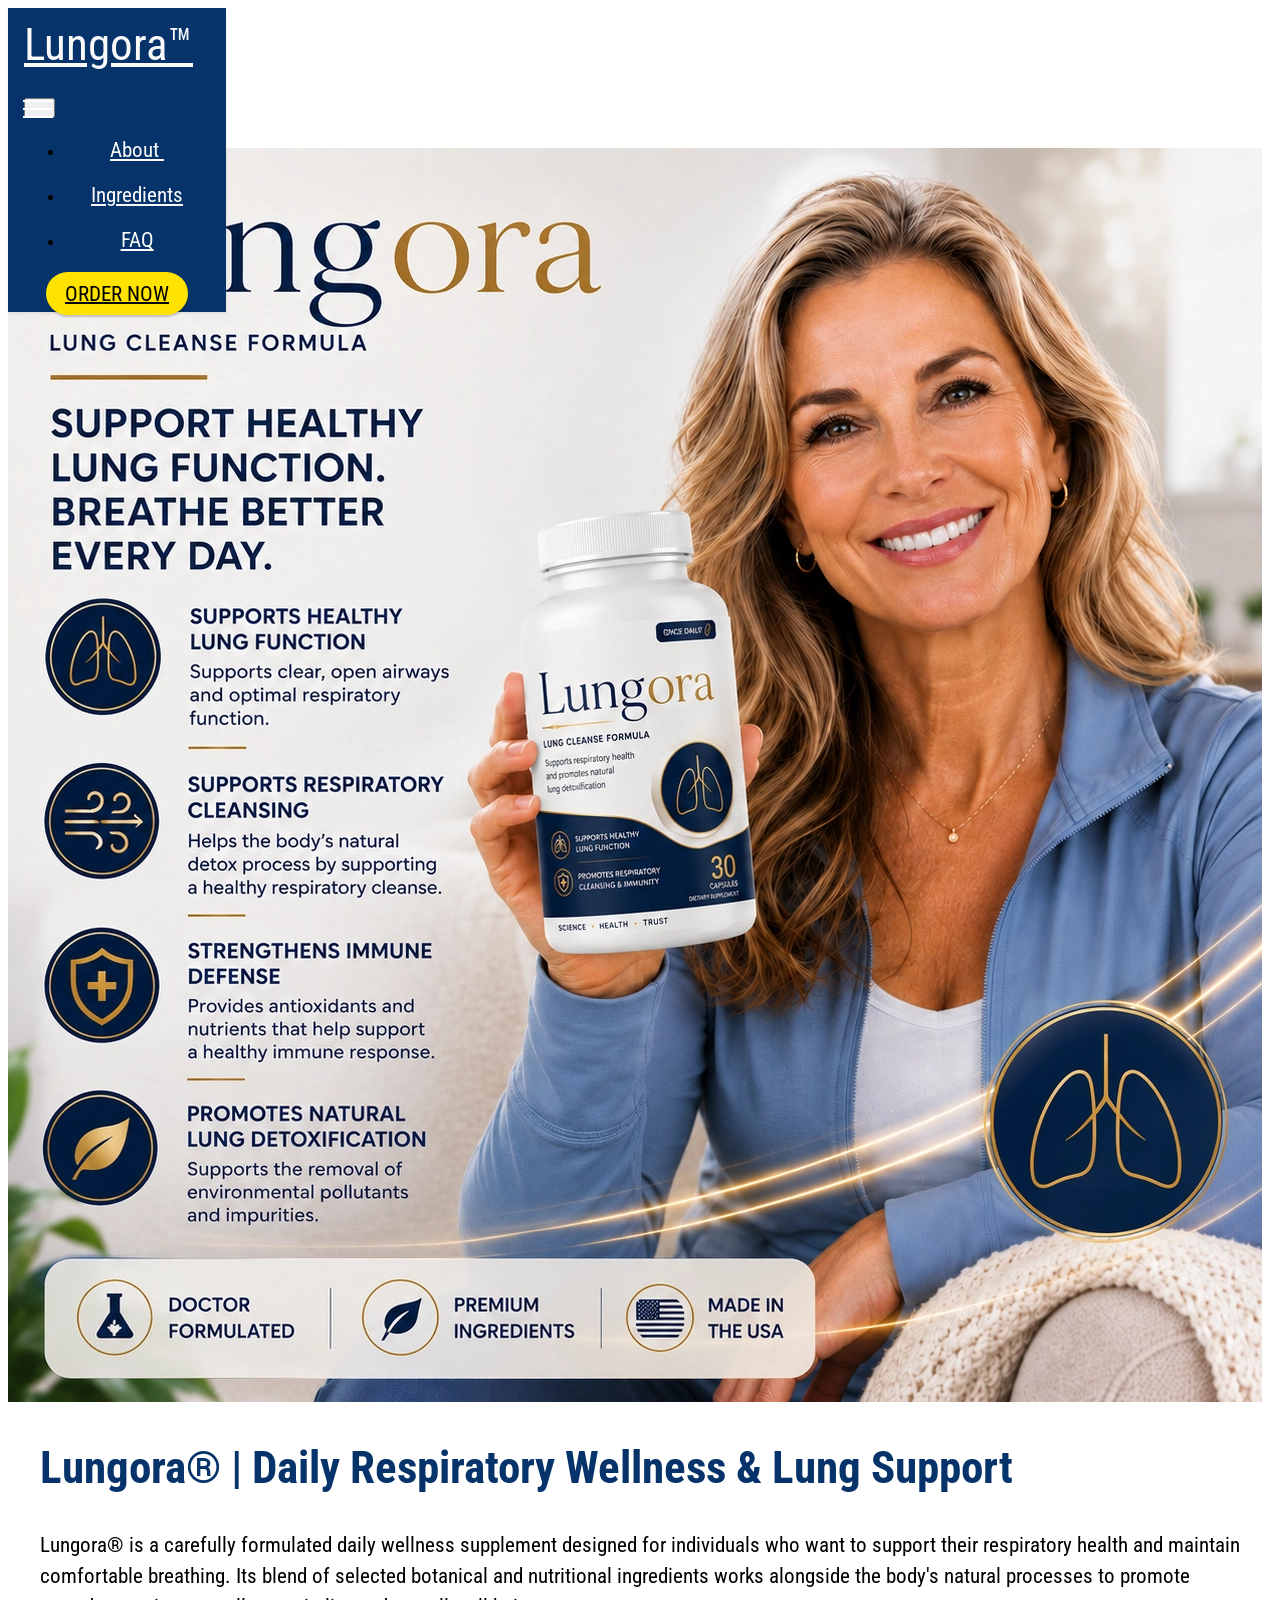
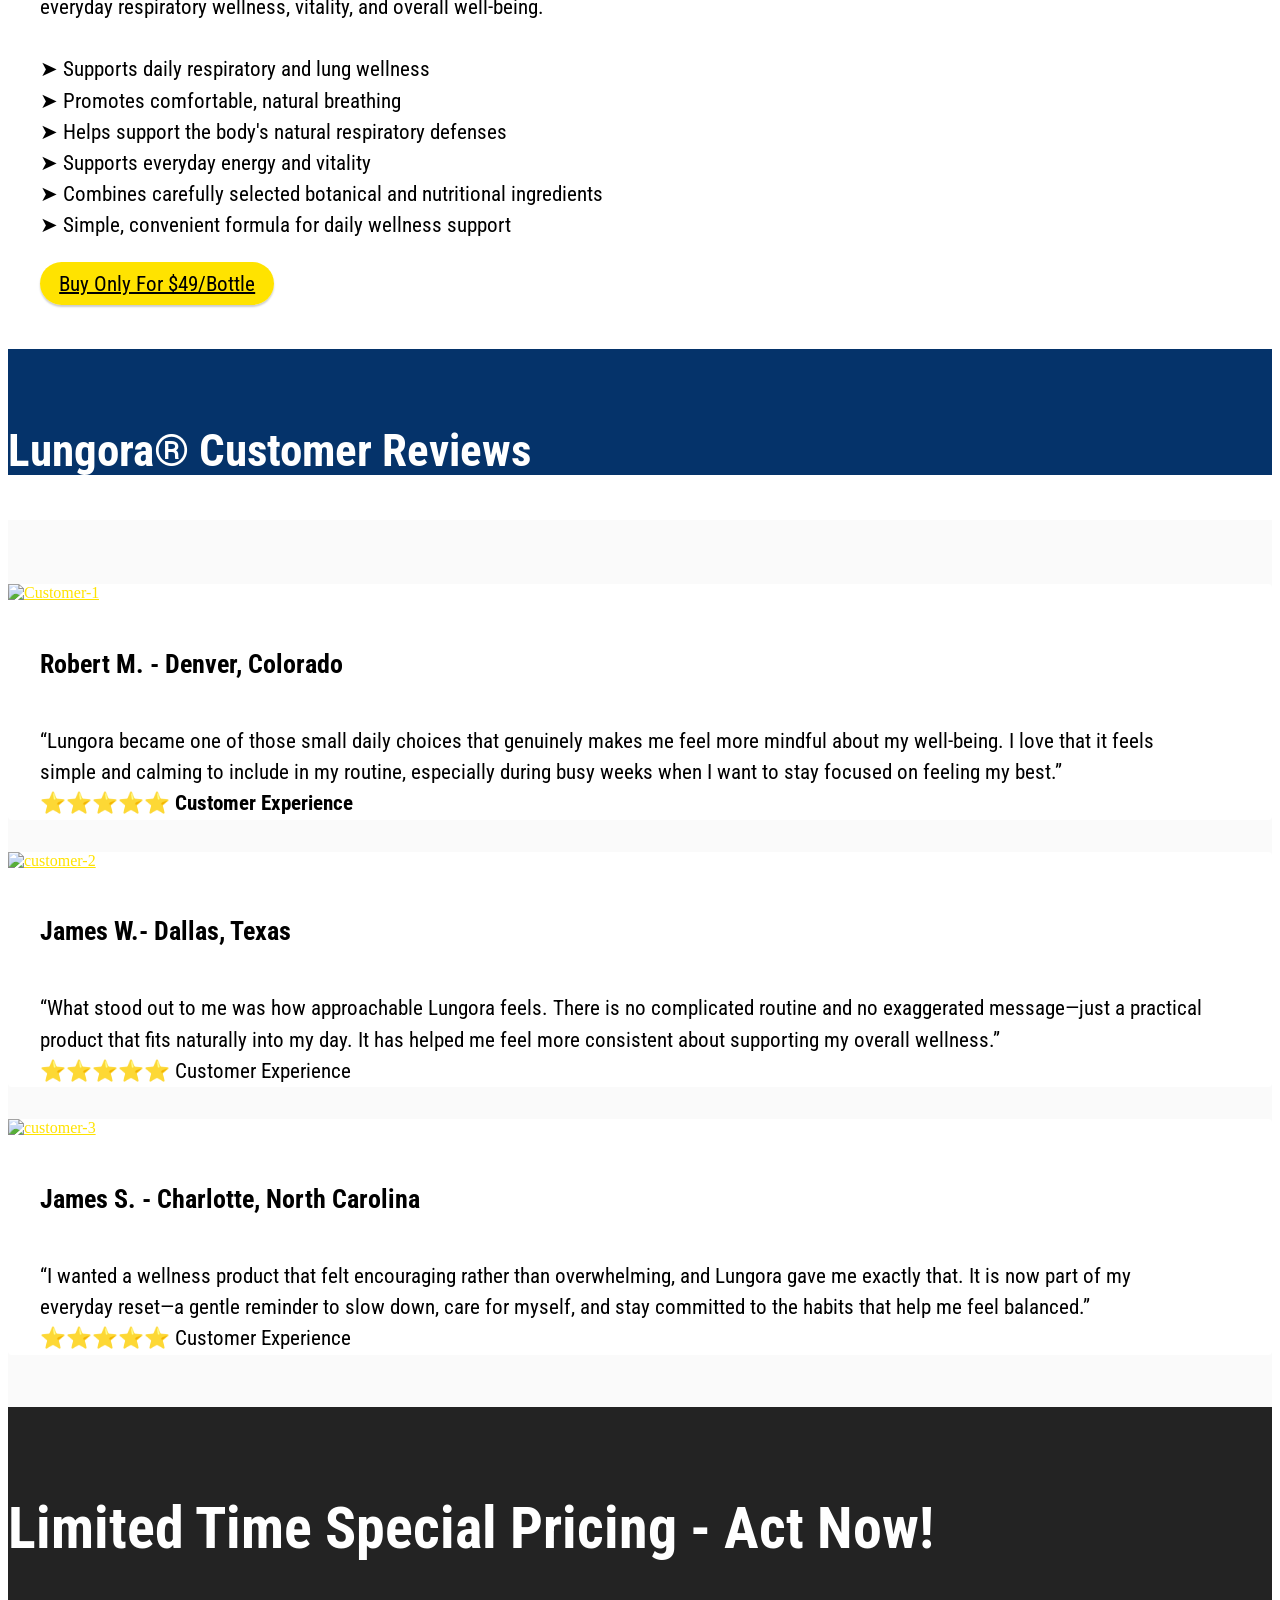
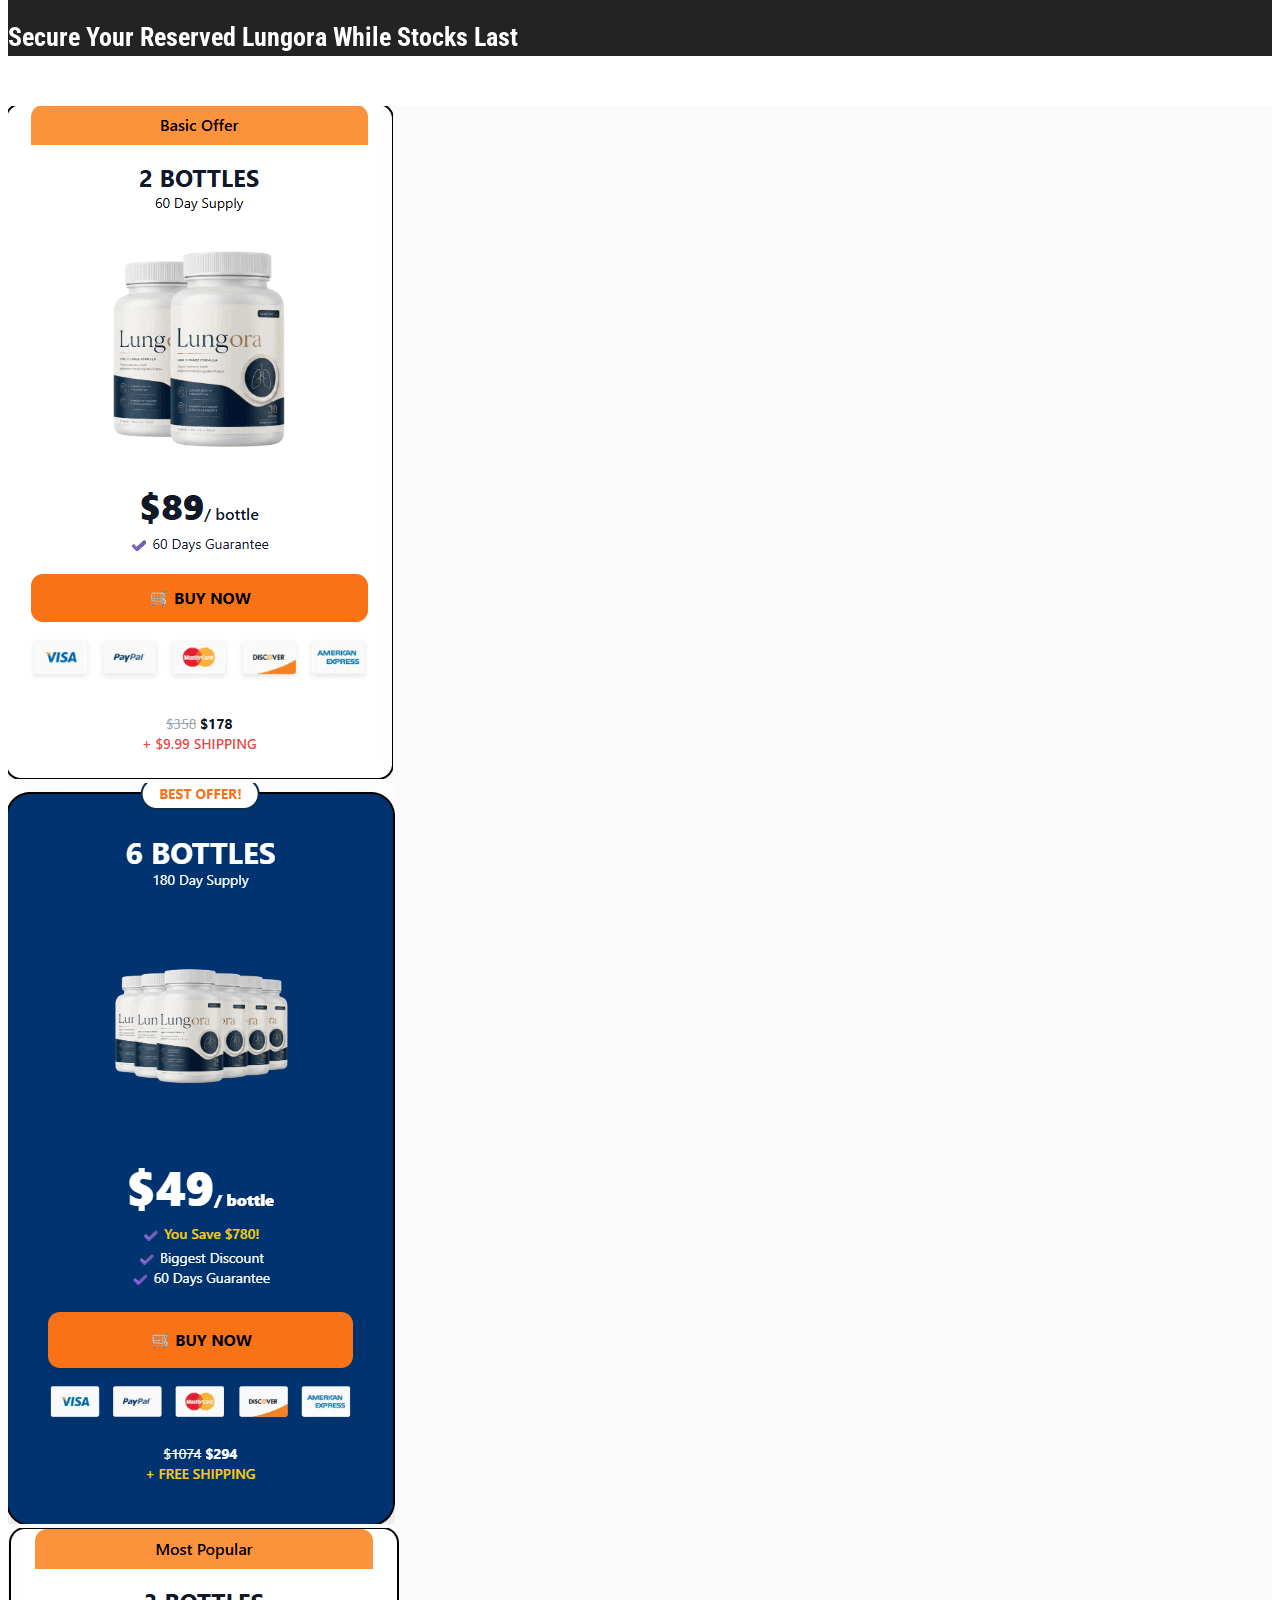
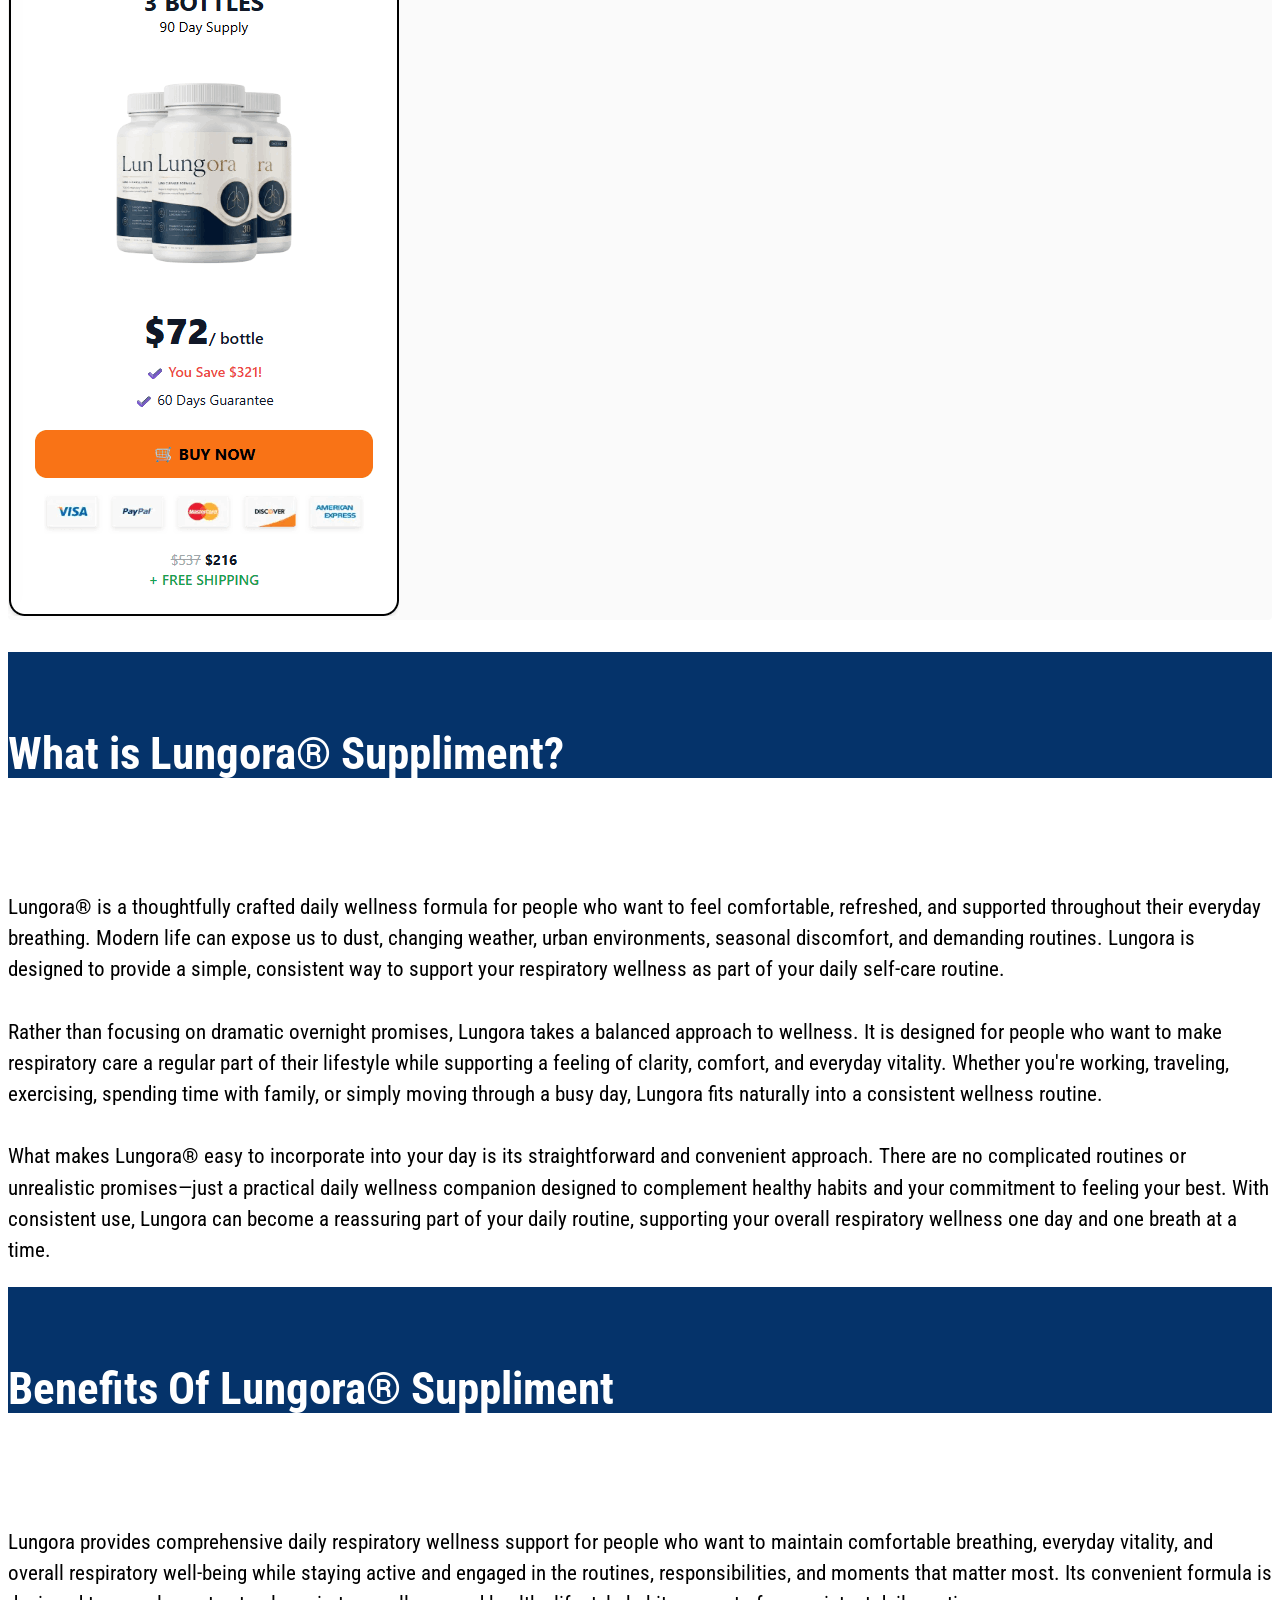
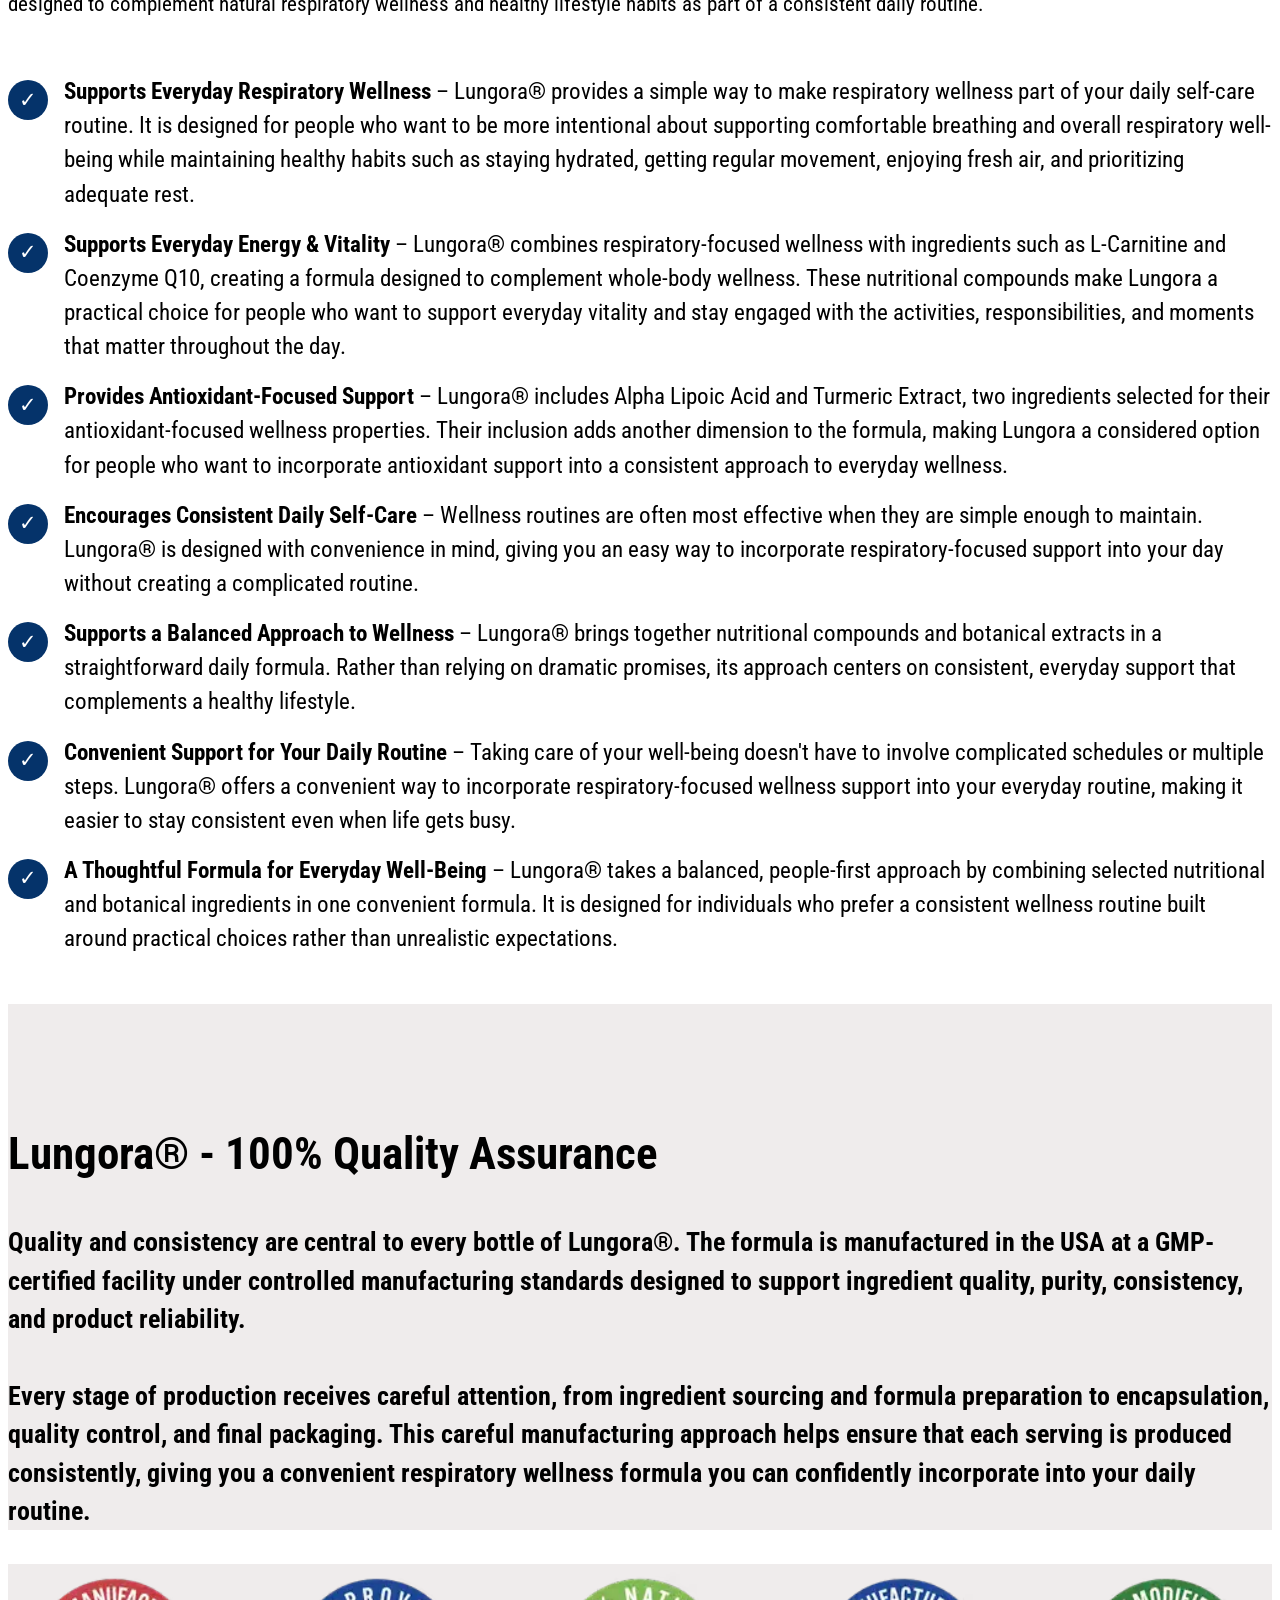
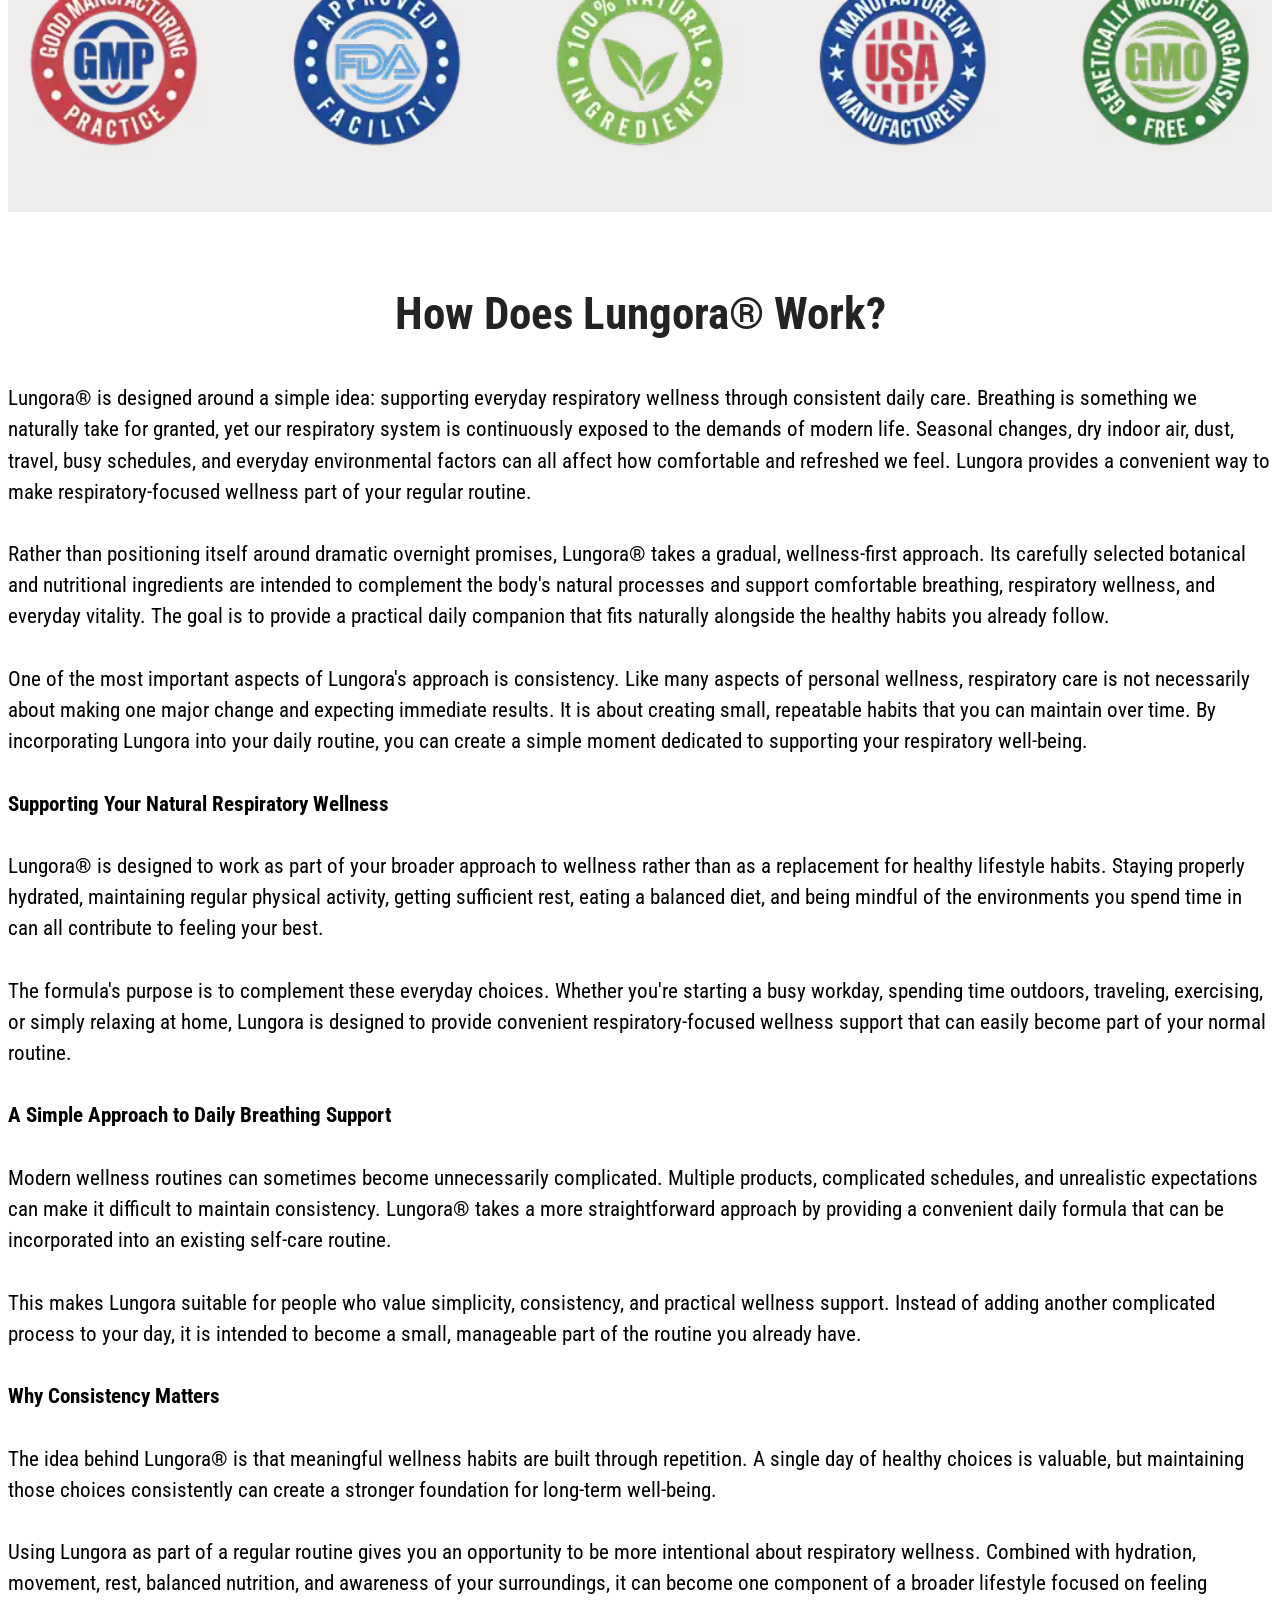
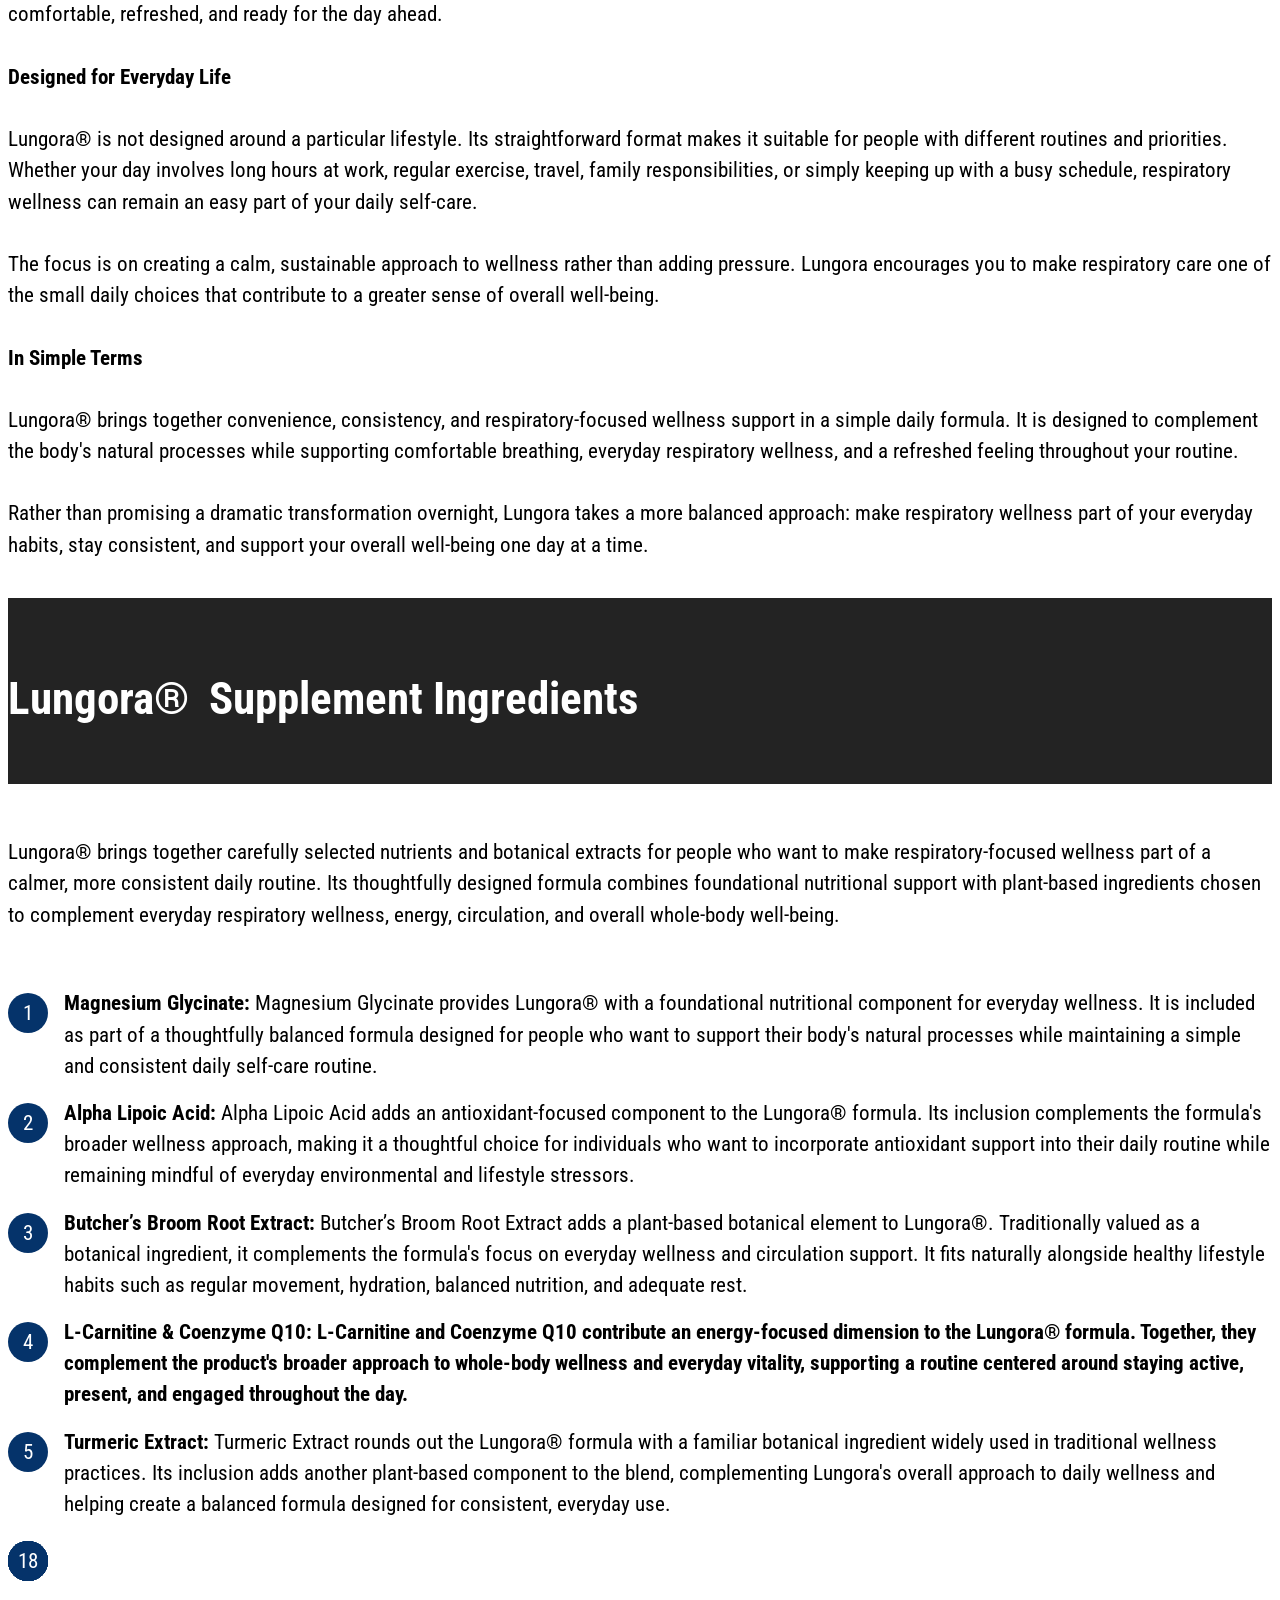
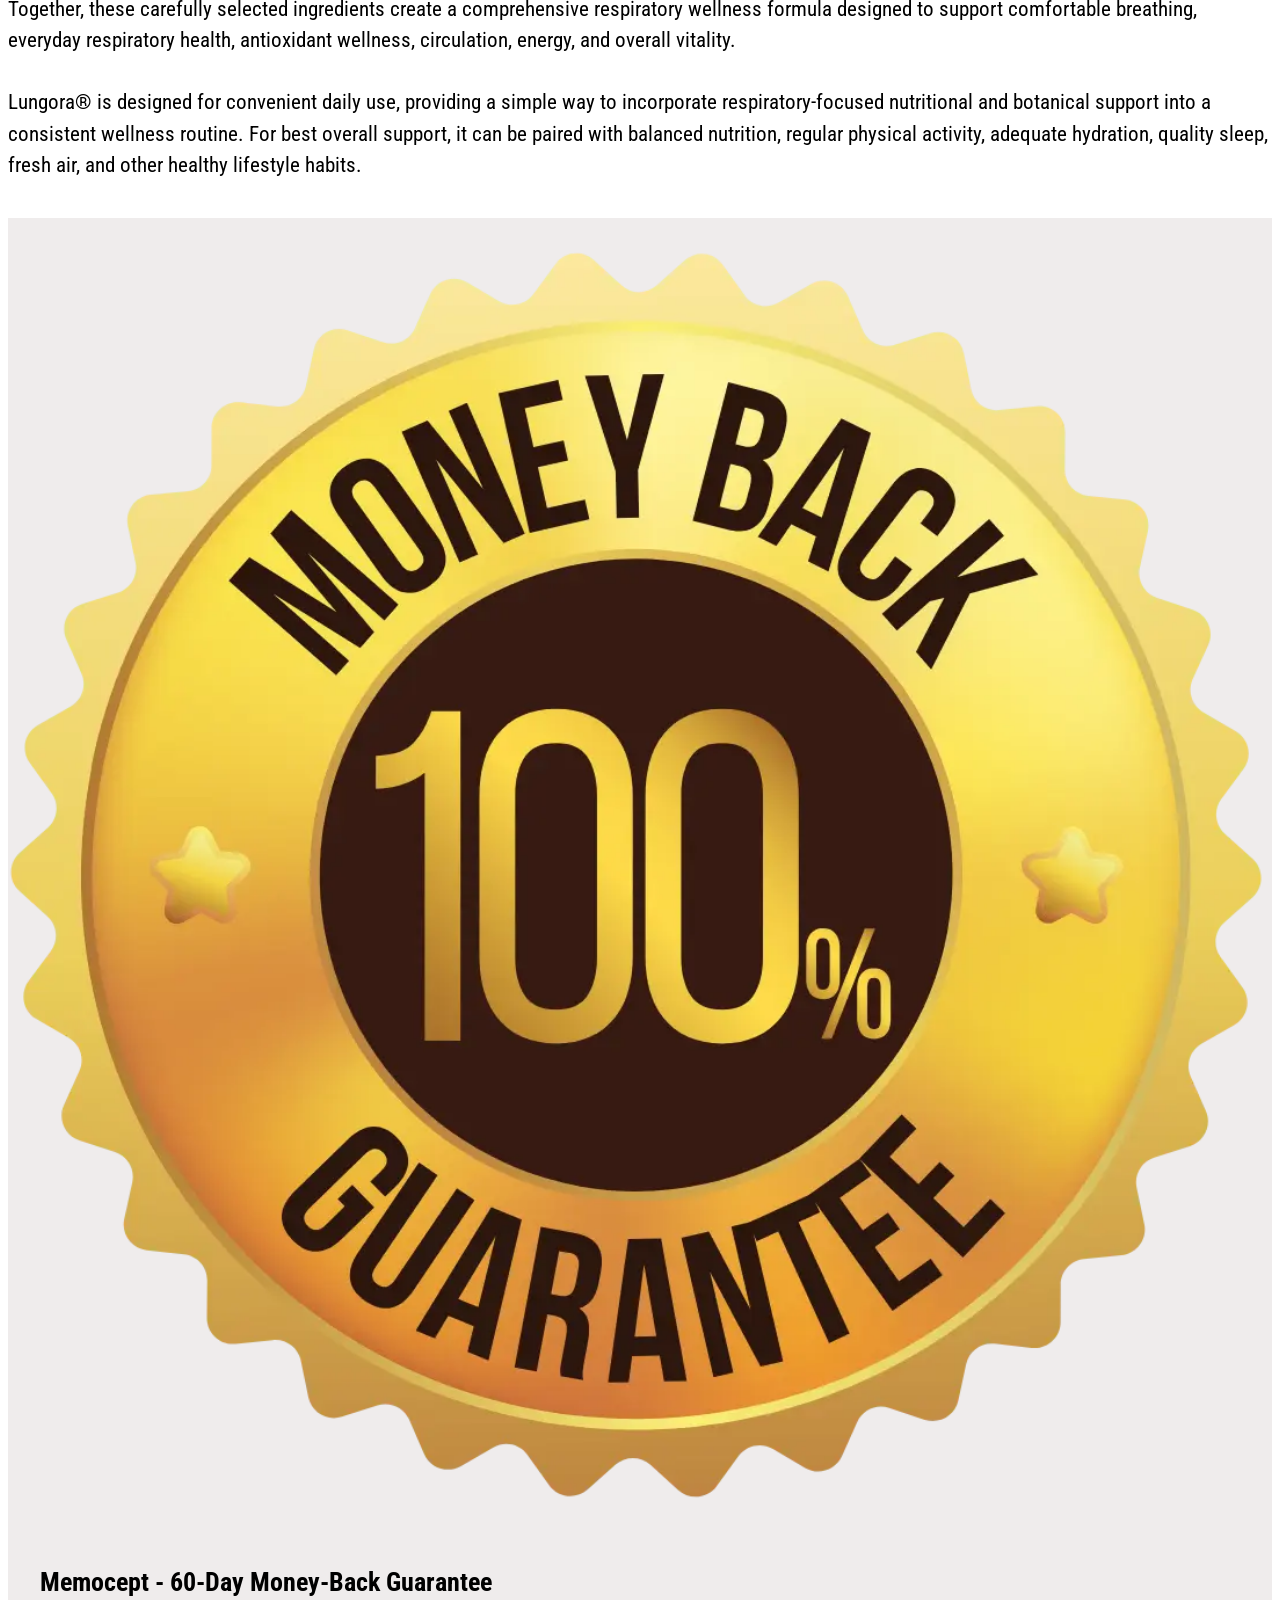
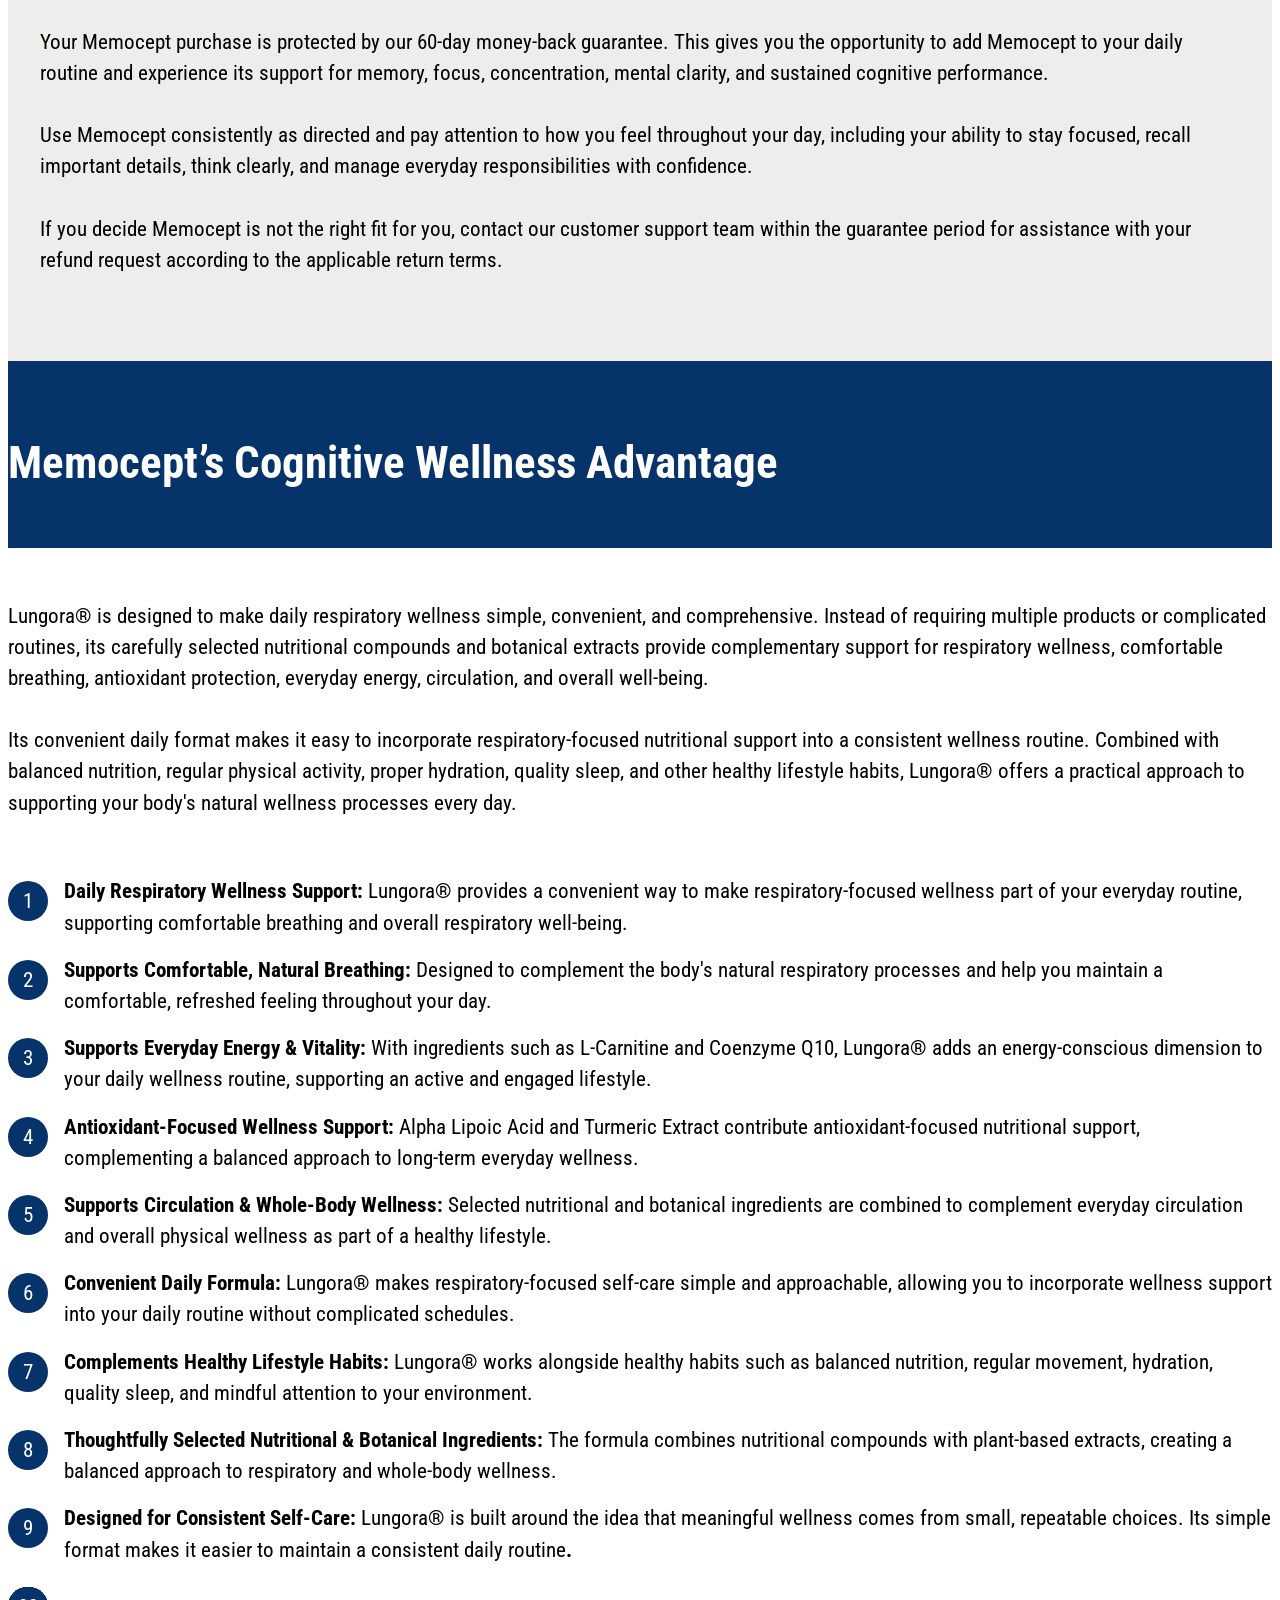
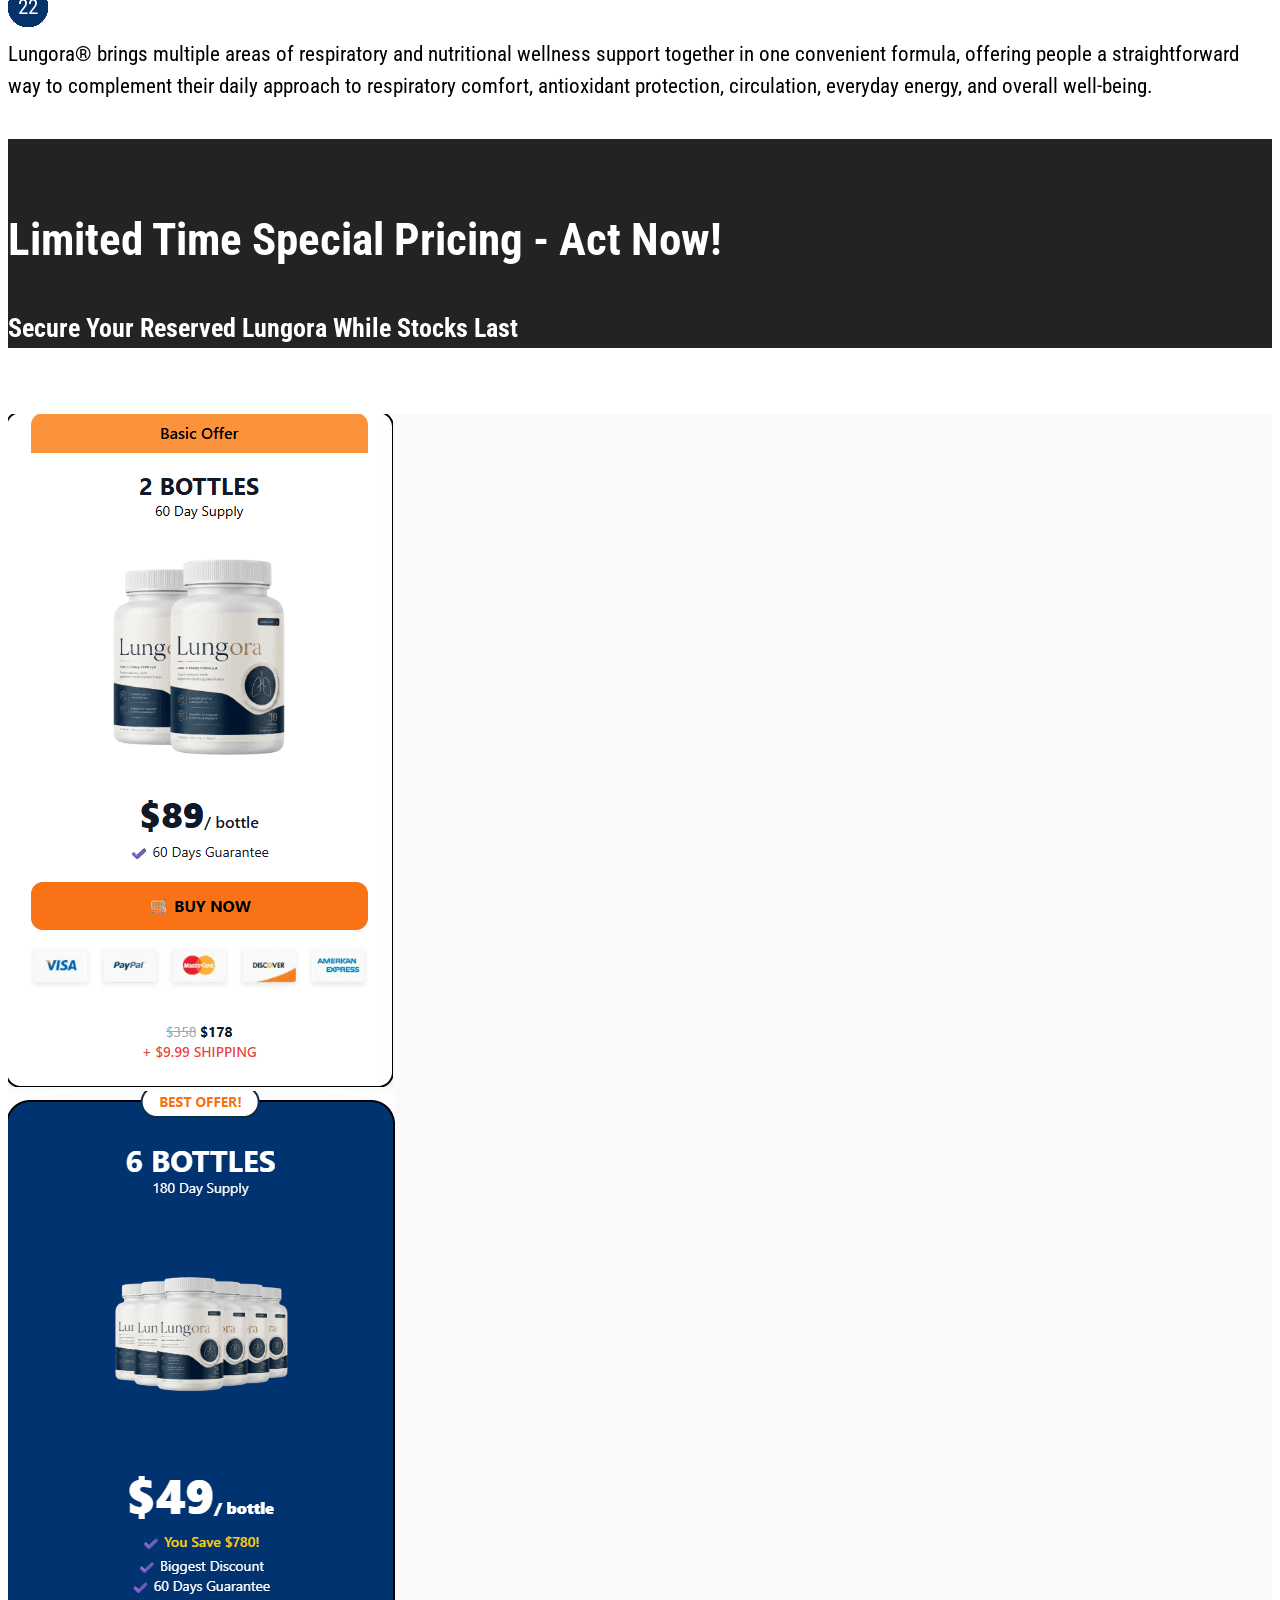
==== index.html @ 4eae3f30 "Add files via upload" ====
<!DOCTYPE html>
<html  >
<head>

  <meta charset="UTF-8">
  <meta http-equiv="X-UA-Compatible" content="IE=edge">

  <meta name="generator" content="Mobirise v6.1.12, mobirise.com">

  <meta name="viewport" content="width=device-width, initial-scale=1, minimum-scale=1">

  <!-- Primary SEO -->
  <title>Lungora® Reviews 2026 | Daily Respiratory Wellness & Breathing Support</title>

  <meta
    name="description"
    content="Discover Lungora®, a daily respiratory wellness formula designed to support comfortable breathing, respiratory wellness, antioxidant support, everyday energy and overall vitality."
  >

  <meta
    name="keywords"
    content="Lungora, Lungora reviews, Lungora reviews 2026, Lungora supplement, Lungora official website, Lungora ingredients, Lungora benefits, respiratory wellness supplement, respiratory support supplement, lung support supplement, breathing support supplement, daily respiratory support, respiratory health supplement, natural respiratory support, breathing wellness, lung wellness, antioxidant support, respiratory vitality, everyday respiratory health"
  >

  <meta name="author" content="Lungora">

  <meta
    name="robots"
    content="index, follow, max-image-preview:large, max-snippet:-1, max-video-preview:-1"
  >

  <!-- Canonical -->
  <link rel="canonical" href="https://us-lungoraa.com/">

  <!-- Open Graph / Facebook -->
  <meta property="og:type" content="website">
  <meta property="og:url" content="https://us-lungoraa.com/">

  <meta
    property="og:title"
    content="Lungora® Reviews 2026 | Daily Respiratory Wellness & Breathing Support"
  >

  <meta
    property="og:description"
    content="Discover Lungora®, a convenient daily wellness formula designed to support comfortable breathing, respiratory wellness, antioxidant support, everyday energy and overall vitality."
  >

  <meta
    property="og:image"
    content="https://us-lungoraa.com/assets/images/index-meta.webp"
  >

  <meta
    property="og:image:alt"
    content="Lungora® Daily Respiratory Wellness Supplement"
  >

  <meta property="og:site_name" content="Lungora">

  <!-- Twitter / X -->
  <meta name="twitter:card" content="summary_large_image">
  <meta name="twitter:url" content="https://us-lungoraa.com/">

  <meta
    name="twitter:title"
    content="Lungora® Reviews 2026 | Daily Respiratory Wellness & Breathing Support"
  >

  <meta
    name="twitter:description"
    content="Learn about Lungora®, its ingredients, benefits and daily approach to respiratory wellness, comfortable breathing and everyday vitality."
  >

  <meta
    name="twitter:image"
    content="https://us-lungoraa.com/assets/images/index-meta.webp"
  >

  <meta
    name="twitter:image:alt"
    content="Lungora® Respiratory Wellness Supplement"
  >

  <!-- Favicon -->
  <link
    rel="shortcut icon"
    href="assets/images/favicon-128x128.png"
    type="image/x-icon"
  >

  <!-- =========================================================
       PRODUCT STRUCTURED DATA
       ========================================================= -->

  <script type="application/ld+json">
  {
    "@context": "https://schema.org",
    "@type": "Product",
    "@id": "https://us-lungoraa.com/#product",
    "name": "Lungora",
    "url": "https://us-lungoraa.com/",
    "image": [
      "https://us-lungoraa.com/assets/images/ad8eabd4-d405-4d91-a35a-ec32e8beffe8.webp"
    ],
    "description": "Lungora is a daily respiratory wellness supplement designed to support comfortable breathing, respiratory wellness, antioxidant support, everyday energy and overall vitality.",
    "brand": {
      "@type": "Brand",
      "name": "Lungora"
    },
    "category": "Respiratory Wellness Supplement",
    "offers": {
      "@type": "Offer",
      "url": "https://us-lungoraa.com/",
      "priceCurrency": "USD",
      "price": "49.00",
      "availability": "https://schema.org/InStock",
      "itemCondition": "https://schema.org/NewCondition"
    }
  }
  </script>

  <!-- =========================================================
       WEBSITE STRUCTURED DATA
       ========================================================= -->

  <script type="application/ld+json">
  {
    "@context": "https://schema.org",
    "@type": "WebSite",
    "@id": "https://us-lungoraa.com/#website",
    "url": "https://us-lungoraa.com/",
    "name": "Lungora",
    "description": "Lungora daily respiratory wellness and breathing support information."
  }
  </script>

  <!-- =========================================================
       FAQ STRUCTURED DATA
       ========================================================= -->

  <!-- =========================================================
       STRUCTURED DATA — PRODUCT
       ========================================================= -->

  <script type="application/ld+json">
{
  "@context": "https://schema.org",
  "@type": "Product",
  "@id": "https://us-lungoraa.com/#product",
  "name": "Lungora",
  "url": "https://us-lungoraa.com/",
  "image": [
    "https://us-lungoraa.com/assets/images/ad8eabd4-d405-4d91-a35a-ec32e8beffe8.webp"
  ],
  "description": "Lungora is a daily respiratory wellness supplement designed to support comfortable breathing, respiratory wellness, antioxidant support, everyday energy and overall vitality.",
  "brand": {
    "@type": "Brand",
    "name": "Lungora"
  },
  "category": "Respiratory Wellness Supplement",

  "aggregateRating": {
    "@type": "AggregateRating",
    "ratingValue": "4.8",
    "reviewCount": "13872",
    "bestRating": "5",
    "worstRating": "1"
  },

  "review": {
    "@type": "Review",
    "reviewRating": {
      "@type": "Rating",
      "ratingValue": "5",
      "bestRating": "5",
      "worstRating": "1"
    },
    "author": {
      "@type": "Person",
      "name": "Verified Customer"
    },
    "reviewBody": "Lungora is easy to incorporate into my daily wellness routine."
  },

  "offers": {
    "@type": "Offer",
    "url": "https://us-lungoraa.com/",
    "priceCurrency": "USD",
    "price": "49.00",
    "availability": "https://schema.org/InStock",
    "itemCondition": "https://schema.org/NewCondition",

    "shippingDetails": {
      "@type": "OfferShippingDetails",
      "shippingRate": {
        "@type": "MonetaryAmount",
        "value": "0",
        "currency": "USD"
      },
      "shippingDestination": {
        "@type": "DefinedRegion",
        "addressCountry": "US"
      },
      "deliveryTime": {
        "@type": "ShippingDeliveryTime",
        "handlingTime": {
          "@type": "QuantitativeValue",
          "minValue": 1,
          "maxValue": 2,
          "unitCode": "DAY"
        },
        "transitTime": {
          "@type": "QuantitativeValue",
          "minValue": 3,
          "maxValue": 7,
          "unitCode": "DAY"
        }
      }
    },

    "hasMerchantReturnPolicy": {
      "@type": "MerchantReturnPolicy",
      "applicableCountry": "US",
      "returnPolicyCategory": "https://schema.org/MerchantReturnFiniteReturnWindow",
      "merchantReturnDays": 60,
      "returnMethod": "https://schema.org/ReturnByMail",
      "returnFees": "https://schema.org/FreeReturn"
    }
  }
}
</script>

  <!-- =========================================================
       STRUCTURED DATA — WEBSITE
       ========================================================= -->

  <script type="application/ld+json">
  {
    "@context": "https://schema.org",
    "@type": "WebSite",
    "@id": "https://us-lungoraa.com/#website",
    "url": "https://us-lungoraa.com/",
    "name": "Lungora",
    "description": "Lungora daily respiratory wellness and breathing support information.",
    "publisher": {
      "@type": "Brand",
      "name": "Lungora"
    }
  }
  </script>

  <!-- =========================================================
       STRUCTURED DATA — FAQ
       ========================================================= -->

  <script type="application/ld+json">
  {
    "@context": "https://schema.org",
    "@type": "FAQPage",
    "mainEntity": [
      {
        "@type": "Question",
        "name": "What is Lungora® and how does it work?",
        "acceptedAnswer": {
          "@type": "Answer",
          "text": "Lungora® is a daily respiratory wellness formula designed to complement the body's natural processes while supporting comfortable breathing, respiratory wellness and everyday vitality. It is intended to be used as part of a consistent wellness routine alongside healthy lifestyle habits."
        }
      }
    ]
  }
  </script>


  <!-- =========================================================
       MOBIRISE CSS — ORIGINAL PATHS
       ========================================================= -->

  <link
    rel="stylesheet"
    href="assets/web/assets/mobirise-icons2/mobirise2.css"
  >

  <link
    rel="stylesheet"
    href="assets/web/assets/mobirise-icons/mobirise-icons.css"
  >

  <link
    rel="stylesheet"
    href="assets/bootstrap/css/bootstrap.min.css"
  >

  <link
    rel="stylesheet"
    href="assets/animatecss/animate.css"
  >

  <link
    rel="stylesheet"
    href="assets/dropdown/css/style.css"
  >

  <link
    rel="stylesheet"
    href="assets/socicon/css/styles.css"
  >

  <link
    rel="stylesheet"
    href="assets/theme/css/style.css"
  >

  <!-- Google Fonts -->
  <link
    rel="preload"
    href="https://fonts.googleapis.com/css?family=Roboto+Condensed:100,200,300,400,500,600,700,800,900,100i,200i,300i,400i,500i,600i,700i,800i,900i&display=swap"
    as="style"
    onload="this.onload=null;this.rel='stylesheet'"
  >

  <noscript>
    <link
      rel="stylesheet"
      href="https://fonts.googleapis.com/css?family=Roboto+Condensed:100,200,300,400,500,600,700,800,900,100i,200i,300i,400i,500i,600i,700i,800i,900i&display=swap"
    >
  </noscript>

  <!-- Mobirise Additional CSS -->
  <link
    rel="preload"
    as="style"
    href="assets/mobirise/css/mbr-additional.css?v=ndnMPI"
  >

  <link
    rel="stylesheet"
    href="assets/mobirise/css/mbr-additional.css?v=ndnMPI"
    type="text/css"
  >

</head>
<body>
  
  <section data-bs-version="5.1" class="menu menu2 cid-tmA18yABu7" once="menu" id="menu2-s">
    
    <nav class="navbar navbar-dropdown navbar-fixed-top navbar-expand-lg">
        <div class="container-fluid">
            <div class="navbar-brand">
                
                <span class="navbar-caption-wrap"><a class="navbar-caption text-white text-primary display-2" href="https://mwebscout.com/12762/3526/2/?&subid=order ">Lungora™<br></a></span>
            </div>
            <button class="navbar-toggler" type="button" data-toggle="collapse" data-bs-toggle="collapse" data-target="#navbarSupportedContent" data-bs-target="#navbarSupportedContent" aria-controls="navbarNavAltMarkup" aria-expanded="false" aria-label="Toggle navigation">
                <div class="hamburger">
                    <span></span>
                    <span></span>
                    <span></span>
                    <span></span>
                </div>
            </button>
            <div class="collapse navbar-collapse" id="navbarSupportedContent">
                <ul class="navbar-nav nav-dropdown" data-app-modern-menu="true"><li class="nav-item"><a class="nav-link link text-white text-primary display-7" href="index.html#content5-8k">About&nbsp;</a></li>
                    <li class="nav-item"><a class="nav-link link text-white text-primary display-7" href="index.html#content9-6c">Ingredients</a>
                    </li><li class="nav-item"><a class="nav-link link text-white text-primary display-7" href="index.html#content16-19">FAQ</a></li></ul>
                
                <div class="navbar-buttons mbr-section-btn"><a class="btn btn-primary display-4" href="https://mwebscout.com/13436/598/2/?&subid=gad"><span class="mbri-cart-add mbr-iconfont mbr-iconfont-btn"></span>ORDER NOW</a></div>
            </div>
        </div>
    </nav>
</section>

<section data-bs-version="5.1" class="header11 cid-tmzZsiiIXk" id="header11-r">

    

    
    

    <div class="container">
        <div class="row justify-content-center">
            <div class="col-12 col-md-4 image-wrapper">
                <a href="https://mwebscout.com/13436/598/2/?&subid=gad"><img class="w-100" src="assets/images/ad8eabd4-d405-4d91-a35a-ec32e8beffe8.webp" alt="Lungora support"></a>
            </div>
            <div class="col-12 col-md">
                <div class="text-wrapper text-center">
                    <h1 class="mbr-section-title mbr-fonts-style mb-3 display-2"><strong>Lungora® | Daily Respiratory Wellness &amp; Lung Support</strong></h1>
                    <p class="mbr-text mbr-fonts-style display-7">Lungora® is a carefully formulated daily wellness supplement designed for individuals who want to support their respiratory health and maintain comfortable breathing. Its blend of selected botanical and nutritional ingredients works alongside the body's natural processes to promote everyday respiratory wellness, vitality, and overall well-being.<br><br>➤ Supports daily respiratory and lung wellness<br>➤ Promotes comfortable, natural breathing<br>➤ Helps support the body's natural respiratory defenses<br>➤ Supports everyday energy and vitality<br>➤ Combines carefully selected botanical and nutritional ingredients<br>➤ Simple, convenient formula for daily wellness support<br></p>
                    <div class="mbr-section-btn mt-3"><a class="btn btn-primary display-7" href="https://mwebscout.com/13436/598/2/?&subid=gad"><span class="mobi-mbri mobi-mbri-cart-add mbr-iconfont mbr-iconfont-btn"></span> Buy Only For $49/Bottle</a></div>
                </div>
            </div>
        </div>
    </div>
</section>

<section data-bs-version="5.1" class="content4 cid-vixrSclEuD" id="content4-79">
    

    
    
    <div class="container">
        <div class="row justify-content-center">
            <div class="title col-md-12 col-lg-10">
                <h3 class="mbr-section-title mbr-fonts-style align-center mb-4 display-2"><strong>Lungora® Customer Reviews</strong></h3>
                
                
            </div>
        </div>
    </div>
</section>

<section data-bs-version="5.1" class="team2 cid-vsVY2h4f0n" xmlns="http://www.w3.org/1999/html" id="team2-9b">
    

    
    
    <div class="container">
        <div class="item features-image">
            <div class="item-wrapper">
                <div class="row align-items-center">
                    <div class="col-12 col-md-2">
                        <div class="image-wrapper">
                            <a href="https://mwebscout.com/12762/3526/2/?&subid=order "><img src="assets/images/review-1.webp" alt="Customer-1" data-slide-to="0" data-bs-slide-to="0"></a>
                        </div>
                    </div>
                    <div class="col-12 col-md">
                        <div class="card-box">
                            <h5 class="card-title mbr-fonts-style m-0 mb-3 display-5"><strong>Robert M. - Denver, Colorado</strong><br></h5>
                            
                            <p class="mbr-text mbr-fonts-style display-7">“Lungora became one of those small daily choices that genuinely makes me feel more mindful about my well-being. I love that it feels simple and calming to include in my routine, especially during busy weeks when I want to stay focused on feeling my best.”<br>⭐⭐⭐⭐⭐ <strong>Customer Experience</strong><br>
                            </p>
                            
                        </div>
                    </div>
                </div>
            </div>
        </div>
        <div class="item features-image">
            <div class="item-wrapper">
                <div class="row align-items-center">
                    <div class="col-12 col-md-2">
                        <div class="image-wrapper">
                            <a href="https://mwebscout.com/12762/3526/2/?&subid=order "><img src="assets/images/review-3.webp" alt="customer-2" data-slide-to="1" data-bs-slide-to="1"></a>
                        </div>
                    </div>
                    <div class="col-12 col-md">
                        <div class="card-box">
                            <h5 class="card-title mbr-fonts-style m-0 mb-3 display-5"><strong>James W.- Dallas, Texas</strong></h5>
                            
                            <p class="mbr-text mbr-fonts-style display-7">“What stood out to me was how approachable Lungora feels. There is no complicated routine and no exaggerated message—just a practical product that fits naturally into my day. It has helped me feel more consistent about supporting my overall wellness.”
<br>⭐⭐⭐⭐⭐ Customer Experience<br>
                            </p>
                            
                        </div>
                    </div>
                </div>
            </div>
        </div>
        <div class="item features-image">
            <div class="item-wrapper">
                <div class="row align-items-center">
                    <div class="col-12 col-md-2">
                        <div class="image-wrapper">
                            <a href="https://mwebscout.com/12762/3526/2/?&subid=order "><img src="assets/images/review-2.webp" alt="customer-3" data-slide-to="2" data-bs-slide-to="2"></a>
                        </div>
                    </div>
                    <div class="col-12 col-md">
                        <div class="card-box">
                            <h5 class="card-title mbr-fonts-style m-0 mb-3 display-5"><strong>James S. - Charlotte, North Carolina</strong></h5>
                            
                            <p class="mbr-text mbr-fonts-style display-7">“I wanted a wellness product that felt encouraging rather than overwhelming, and Lungora gave me exactly that. It is now part of my everyday reset—a gentle reminder to slow down, care for myself, and stay committed to the habits that help me feel balanced.”&nbsp;<br>⭐⭐⭐⭐⭐ Customer Experience<br></p>
                            
                        </div>
                    </div>
                </div>
            </div>
        </div>
    </div>
</section>

<section data-bs-version="5.1" class="content4 cid-tmIwfc7iXI" id="content4-1u">
    

    
    
    <div class="container">
        <div class="row justify-content-center">
            <div class="title col-md-12 col-lg-12">
                <h3 class="mbr-section-title mbr-fonts-style align-center mb-4 display-1"><div><strong>Limited Time Special Pricing - Act Now!</strong></div></h3>
                <h4 class="mbr-section-subtitle align-center mbr-fonts-style mb-4 display-5"><strong>Secure Your Reserved Lungora While Stocks Last</strong></h4>
                
            </div>
        </div>
    </div>
</section>

<section data-bs-version="5.1" class="content2 cid-vmx66VdD2O" id="content2-7g">
    
    
    <div class="container">
        
        <div class="row mt-4">
            <div class="item features-image сol-12 col-md-6 col-lg-4">
                <div class="item-wrapper">
                    <div class="item-img">
                        <a href="https://mwebscout.com/13436/598/2/?&subid=gad"><img src="assets/images/screenshot202026-08-2220191759-385x673.png" alt="Lungora suppliment 2 Bottle Pack" title=""></a>
                    </div>
                    
                    
                </div>
            </div>
            <div class="item features-image сol-12 col-md-6 col-lg-4">
                <div class="item-wrapper">
                    <div class="item-img">
                        <a href="https://mwebscout.com/13436/598/2/?&subid=gad"><img src="assets/images/screenshot202026-08-2220192028-387x741.png" alt="Lungora 6 Bottle Pack" title=""></a>
                    </div>
                    
                    
                </div>
            </div>
            <div class="item features-image сol-12 col-md-6 col-lg-4">
                <div class="item-wrapper">
                    <div class="item-img">
                        <a href="https://mwebscout.com/13436/598/2/?&subid=gad"><img src="assets/images/screenshot202026-08-2220192104-391x688.png" alt="Lungora 3 Bottle Pack" title=""></a>
                    </div>
                    
                    
                </div>
            </div>

        </div>
    </div>
</section>

<section data-bs-version="5.1" class="content4 cid-vsW4vNpzA4" id="content4-9g">
    

    
    
    <div class="container">
        <div class="row justify-content-center">
            <div class="title col-md-12 col-lg-6">
                <h3 class="mbr-section-title mbr-fonts-style align-center mb-4 display-2"><strong>What is Lungora® Suppliment?</strong></h3>
                
                
            </div>
        </div>
    </div>
</section>

<section data-bs-version="5.1" class="content5 cid-vrTm2ADzPf" id="content5-8k">
    
    <div class="container">
        <div class="row justify-content-center">
            <div class="col-md-12 col-lg-10">
                
                
                <p class="mbr-text mbr-fonts-style display-7">Lungora® is a thoughtfully crafted daily wellness formula for people who want to feel comfortable, refreshed, and supported throughout their everyday breathing. Modern life can expose us to dust, changing weather, urban environments, seasonal discomfort, and demanding routines. Lungora is designed to provide a simple, consistent way to support your respiratory wellness as part of your daily self-care routine.<br><br>Rather than focusing on dramatic overnight promises, Lungora takes a balanced approach to wellness. It is designed for people who want to make respiratory care a regular part of their lifestyle while supporting a feeling of clarity, comfort, and everyday vitality. Whether you're working, traveling, exercising, spending time with family, or simply moving through a busy day, Lungora fits naturally into a consistent wellness routine.<br><br>What makes Lungora® easy to incorporate into your day is its straightforward and convenient approach. There are no complicated routines or unrealistic promises—just a practical daily wellness companion designed to complement healthy habits and your commitment to feeling your best. With consistent use, Lungora can become a reassuring part of your daily routine, supporting your overall respiratory wellness one day and one breath at a time.<br></p>
            </div>
        </div>
    </div>
</section>

<section data-bs-version="5.1" class="content4 cid-vrTDVktnIe" id="content4-8q">
    

    
    
    <div class="container">
        <div class="row justify-content-center">
            <div class="title col-md-12 col-lg-10">
                <h3 class="mbr-section-title mbr-fonts-style align-center mb-4 display-2"><strong>Benefits Of Lungora® Suppliment</strong></h3>
                
                
            </div>
        </div>
    </div>
</section>

<section data-bs-version="5.1" class="content5 cid-vixzSzA3Qo" id="content5-7d">
    
    <div class="container">
        <div class="row justify-content-center">
            <div class="col-md-12 col-lg-10">
                
                
                <p class="mbr-text mbr-fonts-style display-7">Lungora provides comprehensive daily respiratory wellness support for people who want to maintain comfortable breathing, everyday vitality, and overall respiratory well-being while staying active and engaged in the routines, responsibilities, and moments that matter most. Its convenient formula is designed to complement natural respiratory wellness and healthy lifestyle habits as part of a consistent daily routine.<br></p>
            </div>
        </div>
    </div>
</section>

<section data-bs-version="5.1" class="content8 cid-vixAten3ic" id="content8-7e">
    
    <div class="container">
        <div class="row justify-content-center">
            <div class="counter-container col-md-12 col-lg-10">
                
                <div class="mbr-text mbr-fonts-style display-7">
                    <div><span style="font-size: 22.7657px;"><strong><br></strong></span></div><ul>
                        <li><span style="font-size: 22.7657px;"><strong>Supports Everyday Respiratory Wellness&nbsp;</strong>– Lungora® provides a simple way to make respiratory wellness part of your daily self-care routine. It is designed for people who want to be more intentional about supporting comfortable breathing and overall respiratory well-being while maintaining healthy habits such as staying hydrated, getting regular movement, enjoying fresh air, and prioritizing adequate rest.</span></li><li><span style="font-size: 22.7657px;"><strong>Supports Everyday Energy &amp; Vitality</strong>&nbsp;– Lungora® combines respiratory-focused wellness with ingredients such as L-Carnitine and Coenzyme Q10, creating a formula designed to complement whole-body wellness. These nutritional compounds make Lungora a practical choice for people who want to support everyday vitality and stay engaged with the activities, responsibilities, and moments that matter throughout the day.</span></li><li><span style="font-size: 22.7657px;"><strong>Provides Antioxidant-Focused Support&nbsp;</strong>– Lungora® includes Alpha Lipoic Acid and Turmeric Extract, two ingredients selected for their antioxidant-focused wellness properties. Their inclusion adds another dimension to the formula, making Lungora a considered option for people who want to incorporate antioxidant support into a consistent approach to everyday wellness.</span></li><li><span style="font-size: 22.7657px;"><strong>Encourages Consistent Daily Self-Care</strong> – Wellness routines are often most effective when they are simple enough to maintain. Lungora® is designed with convenience in mind, giving you an easy way to incorporate respiratory-focused support into your day without creating a complicated routine.</span></li><li><span style="font-size: 22.7657px;"><strong>Supports a Balanced Approach to Wellness</strong> – Lungora® brings together nutritional compounds and botanical extracts in a straightforward daily formula. Rather than relying on dramatic promises, its approach centers on consistent, everyday support that complements a healthy lifestyle.</span></li><li><span style="font-size: 22.7657px;"><strong>Convenient Support for Your Daily Routine</strong> – Taking care of your well-being doesn't have to involve complicated schedules or multiple steps. Lungora® offers a convenient way to incorporate respiratory-focused wellness support into your everyday routine, making it easier to stay consistent even when life gets busy.</span></li><li><span style="font-size: 22.7657px;"><strong>A Thoughtful Formula for Everyday Well-Being</strong> – Lungora® takes a balanced, people-first approach by combining selected nutritional and botanical ingredients in one convenient formula. It is designed for individuals who prefer a consistent wellness routine built around practical choices rather than unrealistic expectations.</span></li>
                    </ul>
                </div>
            </div>
        </div>
    </div>
</section>

<section data-bs-version="5.1" class="content4 cid-vsWbdLvEQ1" id="content4-9k">
    

    
    
    <div class="container">
        <div class="row justify-content-center">
            <div class="title col-md-12 col-lg-9">
                <h3 class="mbr-section-title mbr-fonts-style align-center mb-4 display-2"><strong>Lungora® - 100% Quality Assurance</strong></h3>
                <h4 class="mbr-section-subtitle align-center mbr-fonts-style mb-4 display-5">Quality and consistency are central to every bottle of Lungora®. The formula is manufactured in the USA at a GMP-certified facility under controlled manufacturing standards designed to support ingredient quality, purity, consistency, and product reliability.<div><br></div><div>Every stage of production receives careful attention, from ingredient sourcing and formula preparation to encapsulation, quality control, and final packaging. This careful manufacturing approach helps ensure that each serving is produced consistently, giving you a convenient respiratory wellness formula you can confidently incorporate into your daily routine.</div></h4>
                
            </div>
        </div>
    </div>
</section>

<section data-bs-version="5.1" class="image3 cid-vsWbA1ijcC" id="image3-9l">
    

    
    

    <div class="container">
        <div class="row justify-content-center">
            <div class="col-12 col-lg-8">
                <div class="image-wrapper">
                    <img src="assets/images/memocept-badge.webp" alt="gurantee badge">
                    
                </div>
            </div>
        </div>
    </div>
</section>

<section data-bs-version="5.1" class="content5 cid-tnOuGhRGpc" id="content5-2k">
    
    <div class="container">
        <div class="row justify-content-center">
            <div class="col-md-12 col-lg-10">
                <h3 class="mbr-section-title mbr-fonts-style mb-4 display-2"><div><strong>How Does Lungora® Work?</strong></div></h3>
                
                <p class="mbr-text mbr-fonts-style display-7">Lungora® is designed around a simple idea: supporting everyday respiratory wellness through consistent daily care. Breathing is something we naturally take for granted, yet our respiratory system is continuously exposed to the demands of modern life. Seasonal changes, dry indoor air, dust, travel, busy schedules, and everyday environmental factors can all affect how comfortable and refreshed we feel. Lungora provides a convenient way to make respiratory-focused wellness part of your regular routine.<br><br>Rather than positioning itself around dramatic overnight promises, Lungora® takes a gradual, wellness-first approach. Its carefully selected botanical and nutritional ingredients are intended to complement the body's natural processes and support comfortable breathing, respiratory wellness, and everyday vitality. The goal is to provide a practical daily companion that fits naturally alongside the healthy habits you already follow.<br><br>One of the most important aspects of Lungora's approach is consistency. Like many aspects of personal wellness, respiratory care is not necessarily about making one major change and expecting immediate results. It is about creating small, repeatable habits that you can maintain over time. By incorporating Lungora into your daily routine, you can create a simple moment dedicated to supporting your respiratory well-being.<br><br><strong>Supporting Your Natural Respiratory Wellness</strong><br><br>Lungora® is designed to work as part of your broader approach to wellness rather than as a replacement for healthy lifestyle habits. Staying properly hydrated, maintaining regular physical activity, getting sufficient rest, eating a balanced diet, and being mindful of the environments you spend time in can all contribute to feeling your best.<br><br>The formula's purpose is to complement these everyday choices. Whether you're starting a busy workday, spending time outdoors, traveling, exercising, or simply relaxing at home, Lungora is designed to provide convenient respiratory-focused wellness support that can easily become part of your normal routine.<br><br><strong>A Simple Approach to Daily Breathing Support</strong><br><br>Modern wellness routines can sometimes become unnecessarily complicated. Multiple products, complicated schedules, and unrealistic expectations can make it difficult to maintain consistency. Lungora® takes a more straightforward approach by providing a convenient daily formula that can be incorporated into an existing self-care routine.<br><br>This makes Lungora suitable for people who value simplicity, consistency, and practical wellness support. Instead of adding another complicated process to your day, it is intended to become a small, manageable part of the routine you already have.<br><br><strong>Why Consistency Matters</strong><br><br>The idea behind Lungora® is that meaningful wellness habits are built through repetition. A single day of healthy choices is valuable, but maintaining those choices consistently can create a stronger foundation for long-term well-being.<br><br>Using Lungora as part of a regular routine gives you an opportunity to be more intentional about respiratory wellness. Combined with hydration, movement, rest, balanced nutrition, and awareness of your surroundings, it can become one component of a broader lifestyle focused on feeling comfortable, refreshed, and ready for the day ahead.<br><br><strong>Designed for Everyday Life</strong><br><br>Lungora® is not designed around a particular lifestyle. Its straightforward format makes it suitable for people with different routines and priorities. Whether your day involves long hours at work, regular exercise, travel, family responsibilities, or simply keeping up with a busy schedule, respiratory wellness can remain an easy part of your daily self-care.<br><br>The focus is on creating a calm, sustainable approach to wellness rather than adding pressure. Lungora encourages you to make respiratory care one of the small daily choices that contribute to a greater sense of overall well-being.<br><br><strong>In Simple Terms</strong><br><br>Lungora® brings together convenience, consistency, and respiratory-focused wellness support in a simple daily formula. It is designed to complement the body's natural processes while supporting comfortable breathing, everyday respiratory wellness, and a refreshed feeling throughout your routine.<br><br>Rather than promising a dramatic transformation overnight, Lungora takes a more balanced approach: make respiratory wellness part of your everyday habits, stay consistent, and support your overall well-being one day at a time.<br></p>
            </div>
        </div>
    </div>
</section>

<section data-bs-version="5.1" class="content4 cid-vsyYdtXpa5" id="content4-96">
    

    
    
    <div class="container">
        <div class="row justify-content-center">
            <div class="title col-md-12 col-lg-10">
                <h3 class="mbr-section-title mbr-fonts-style align-center mb-4 display-2"><strong>Lungora®&nbsp; Supplement Ingredients</strong></h3>
                
                
            </div>
        </div>
    </div>
</section>

<section data-bs-version="5.1" class="content5 cid-vsWeANV7My" id="content5-9n">
    
    <div class="container">
        <div class="row justify-content-center">
            <div class="col-md-12 col-lg-10">
                
                
                <p class="mbr-text mbr-fonts-style display-7">Lungora® brings together carefully selected nutrients and botanical extracts for people who want to make respiratory-focused wellness part of a calmer, more consistent daily routine. Its thoughtfully designed formula combines foundational nutritional support with plant-based ingredients chosen to complement everyday respiratory wellness, energy, circulation, and overall whole-body well-being.</p>
            </div>
        </div>
    </div>
</section>

<section data-bs-version="5.1" class="content9 cid-tBZlr2ESDv" id="content9-6c">
    

    <div class="container">
        <div class="row justify-content-center">
            <div class="counter-container col-md-12 col-lg-10">
                
                <div class="mbr-text mbr-fonts-style display-7">
                    <ol>
                        <li><strong>Magnesium Glycinate: </strong>Magnesium Glycinate provides Lungora® with a foundational nutritional component for everyday wellness. It is included as part of a thoughtfully balanced formula designed for people who want to support their body's natural processes while maintaining a simple and consistent daily self-care routine.</li><li><strong>Alpha Lipoic Acid: </strong>Alpha Lipoic Acid adds an antioxidant-focused component to the Lungora® formula. Its inclusion complements the formula's broader wellness approach, making it a thoughtful choice for individuals who want to incorporate antioxidant support into their daily routine while remaining mindful of everyday environmental and lifestyle stressors.</li><li><strong>Butcher’s Broom Root Extract:</strong>&nbsp;Butcher’s Broom Root Extract adds a plant-based botanical element to Lungora®. Traditionally valued as a botanical ingredient, it complements the formula's focus on everyday wellness and circulation support. It fits naturally alongside healthy lifestyle habits such as regular movement, hydration, balanced nutrition, and adequate rest.</li><li><strong>L-Carnitine &amp; Coenzyme Q10: L-Carnitine and Coenzyme Q10 contribute an energy-focused dimension to the Lungora® formula. Together, they complement the product's broader approach to whole-body wellness and everyday vitality, supporting a routine centered around staying active, present, and engaged throughout the day.</strong></li><li><strong>Turmeric Extract:</strong>&nbsp;Turmeric Extract rounds out the Lungora® formula with a familiar botanical ingredient widely used in traditional wellness practices. Its inclusion adds another plant-based component to the blend, complementing Lungora's overall approach to daily wellness and helping create a balanced formula designed for consistent, everyday use.</li><li><strong>
</strong></li><li><strong>
</strong></li><li><strong>
</strong></li><li><strong>
</strong></li><li><strong>
</strong></li><li><strong>
</strong></li><li><strong>
</strong></li><li><strong>
</strong></li><li><strong>
</strong></li><li><strong>
</strong></li><li><strong>
</strong></li><li><strong>
</strong></li><li><strong>
</strong></li></ol><ol>
                    </ol>
                </div>
            </div>
        </div>
    </div>
</section>

<section data-bs-version="5.1" class="content5 cid-vsWfpTWGix" id="content5-9o">
    
    <div class="container">
        <div class="row justify-content-center">
            <div class="col-md-12 col-lg-10">
                
                
                <p class="mbr-text mbr-fonts-style display-7">Together, these carefully selected ingredients create a comprehensive respiratory wellness formula designed to support comfortable breathing, everyday respiratory health, antioxidant wellness, circulation, energy, and overall vitality.<br><br>Lungora® is designed for convenient daily use, providing a simple way to incorporate respiratory-focused nutritional and botanical support into a consistent wellness routine. For best overall support, it can be paired with balanced nutrition, regular physical activity, adequate hydration, quality sleep, fresh air, and other healthy lifestyle habits.</p>
            </div>
        </div>
    </div>
</section>

<section data-bs-version="5.1" class="image1 cid-vsWgM3PDPS" id="image1-9p">
    

    
    

    <div class="container">
        <div class="row align-items-center">
            <div class="col-12 col-lg-4">
                <div class="image-wrapper">
                    <img src="assets/images/memocept-guarantee.webp" alt="money back gurantee">
                    
                </div>
            </div>
            <div class="col-12 col-lg">
                <div class="text-wrapper">
                    <h3 class="mbr-section-title mbr-fonts-style mb-3 display-5"><strong>Memocept - 60-Day Money-Back Guarantee</strong></h3>
                    <p class="mbr-text mbr-fonts-style display-7">Your Memocept purchase is protected by our 60-day money-back guarantee. This gives you the opportunity to add Memocept to your daily routine and experience its support for memory, focus, concentration, mental clarity, and sustained cognitive performance.
<br>
<br>Use Memocept consistently as directed and pay attention to how you feel throughout your day, including your ability to stay focused, recall important details, think clearly, and manage everyday responsibilities with confidence.
<br>
<br>If you decide Memocept is not the right fit for you, contact our customer support team within the guarantee period for assistance with your refund request according to the applicable return terms.</p>
                </div>
            </div>
        </div>
    </div>
</section>

<section data-bs-version="5.1" class="content4 cid-vsWCkKtori" id="content4-9q">
    

    
    
    <div class="container">
        <div class="row justify-content-center">
            <div class="title col-md-12 col-lg-10">
                <h3 class="mbr-section-title mbr-fonts-style align-center mb-4 display-2"><strong>Memocept’s Cognitive Wellness Advantage</strong></h3>
                
                
            </div>
        </div>
    </div>
</section>

<section data-bs-version="5.1" class="content5 cid-vsWCHwAXGe" id="content5-9s">
    
    <div class="container">
        <div class="row justify-content-center">
            <div class="col-md-12 col-lg-10">
                
                
                <p class="mbr-text mbr-fonts-style display-7">Lungora® is designed to make daily respiratory wellness simple, convenient, and comprehensive. Instead of requiring multiple products or complicated routines, its carefully selected nutritional compounds and botanical extracts provide complementary support for respiratory wellness, comfortable breathing, antioxidant protection, everyday energy, circulation, and overall well-being.<br><br>Its convenient daily format makes it easy to incorporate respiratory-focused nutritional support into a consistent wellness routine. Combined with balanced nutrition, regular physical activity, proper hydration, quality sleep, and other healthy lifestyle habits, Lungora® offers a practical approach to supporting your body's natural wellness processes every day.</p>
            </div>
        </div>
    </div>
</section>

<section data-bs-version="5.1" class="content9 cid-vsWCxbW1MZ" id="content9-9r">
    

    <div class="container">
        <div class="row justify-content-center">
            <div class="counter-container col-md-12 col-lg-10">
                
                <div class="mbr-text mbr-fonts-style display-7">
                    <ol>
                        <li><strong>Daily Respiratory Wellness Support: </strong>Lungora® provides a convenient way to make respiratory-focused wellness part of your everyday routine, supporting comfortable breathing and overall respiratory well-being.</li><li><strong>Supports Comfortable, Natural Breathing: </strong>Designed to complement the body's natural respiratory processes and help you maintain a comfortable, refreshed feeling throughout your day.</li><li><strong>Supports Everyday Energy &amp; Vitality: </strong>With ingredients such as L-Carnitine and Coenzyme Q10, Lungora® adds an energy-conscious dimension to your daily wellness routine, supporting an active and engaged lifestyle.</li><li><strong>Antioxidant-Focused Wellness Support: </strong>Alpha Lipoic Acid and Turmeric Extract contribute antioxidant-focused nutritional support, complementing a balanced approach to long-term everyday wellness.</li><li><strong>Supports Circulation &amp; Whole-Body Wellness:</strong>&nbsp;Selected nutritional and botanical ingredients are combined to complement everyday circulation and overall physical wellness as part of a healthy lifestyle.</li><li><strong>Convenient Daily Formula:</strong>&nbsp;Lungora® makes respiratory-focused self-care simple and approachable, allowing you to incorporate wellness support into your daily routine without complicated schedules.</li><li><strong>Complements Healthy Lifestyle Habits: </strong>Lungora® works alongside healthy habits such as balanced nutrition, regular movement, hydration, quality sleep, and mindful attention to your environment.</li><li><strong>Thoughtfully Selected Nutritional &amp; Botanical Ingredients: </strong>The formula combines nutritional compounds with plant-based extracts, creating a balanced approach to respiratory and whole-body wellness.</li><li><strong>Designed for Consistent Self-Care: </strong>Lungora® is built around the idea that meaningful wellness comes from small, repeatable choices. Its simple format makes it easier to maintain a consistent daily routine<strong>.</strong></li><li><strong>
</strong></li><li><strong>
</strong></li><li><strong>
</strong></li><li><strong>
</strong></li><li><strong>
</strong></li><li><strong>
</strong></li><li><strong>
</strong></li><li><strong>
</strong></li><li><strong>
</strong></li><li><strong>
</strong></li><li><strong>
</strong></li><li><strong>
</strong></li><li><strong>
</strong></li></ol><ol>
                    </ol>
                </div>
            </div>
        </div>
    </div>
</section>

<section data-bs-version="5.1" class="content5 cid-vsWDymdVLu" id="content5-9t">
    
    <div class="container">
        <div class="row justify-content-center">
            <div class="col-md-12 col-lg-10">
                
                
                <p class="mbr-text mbr-fonts-style display-7">Lungora® brings multiple areas of respiratory and nutritional wellness support together in one convenient formula, offering people a straightforward way to complement their daily approach to respiratory comfort, antioxidant protection, circulation, everyday energy, and overall well-being.</p>
            </div>
        </div>
    </div>
</section>

<section data-bs-version="5.1" class="content4 cid-tBu3dBvZQn" id="content4-61">
    

    
    
    <div class="container">
        <div class="row justify-content-center">
            <div class="title col-md-12 col-lg-12">
                <h3 class="mbr-section-title mbr-fonts-style align-center mb-4 display-2"><div><strong>Limited Time Special Pricing - Act Now!</strong></div><div><strong>
</strong></div></h3>
                <h4 class="mbr-section-subtitle align-center mbr-fonts-style mb-4 display-5"><strong>Secure Your Reserved Lungora While Stocks Last</strong></h4>
                
            </div>
        </div>
    </div>
</section>

<section data-bs-version="5.1" class="content2 cid-vmx91jTddd" id="content2-7h">
    
    
    <div class="container">
        
        <div class="row mt-4">
            <div class="item features-image сol-12 col-md-6 col-lg-4">
                <div class="item-wrapper">
                    <div class="item-img">
                        <a href="https://mwebscout.com/13436/598/2/?&subid=gad"><img src="assets/images/screenshot202026-08-2220191759-385x673.png" alt="2 bottle Lungora Bottle" title=""></a>
                    </div>
                    
                    
                </div>
            </div>
            <div class="item features-image сol-12 col-md-6 col-lg-4">
                <div class="item-wrapper">
                    <div class="item-img">
                        <a href="https://mwebscout.com/13436/598/2/?&subid=gad"><img src="assets/images/screenshot202026-08-2220192028-387x741.png" alt="Lungora 6 Bottle" title=""></a>
                    </div>
                    
                    
                </div>
            </div>
            <div class="item features-image сol-12 col-md-6 col-lg-4">
                <div class="item-wrapper">
                    <div class="item-img">
                        <a href="https://mwebscout.com/13436/598/2/?&subid=gad"><img src="assets/images/screenshot202026-08-2220191759-385x673.png" alt="3 bottle Lungora suppliment" title=""></a>
                    </div>
                    
                    
                </div>
            </div>

        </div>
    </div>
</section>

<section data-bs-version="5.1" class="image3 cid-uyW5zuzrYf" id="image3-73">
    

    
    

    <div class="container">
        <div class="row justify-content-center">
            <div class="col-12 col-lg-8">
                <div class="image-wrapper">
                    <img src="assets/images/certification-badge-1-1761x297.png" alt="Certificate Approved">
                    
                </div>
            </div>
        </div>
    </div>
</section>

<section data-bs-version="5.1" class="features23 cid-tBu0ORyBOD" id="features24-60">

    

    
    
    <div class="container">
        <div class="row justify-content-center">
            <div class="col-12">
                <div class="card-wrapper mb-4">
                    <div class="card-box align-center">
                        <h4 class="card-title mbr-fonts-style mb-4 display-2"><strong><em>Scientifically Formulated</em></strong></h4>
                        
                        
                    </div>
                </div>
            </div>
            <div class="col-12 col-md-6 col-lg-4">
                <div class="item first mbr-flex p-4">
                    <div class="icon-wrap w-100">
                        <div class="icon-box">
                            <span class="step-number mbr-fonts-style display-5">1</span>
                        </div>
                    </div>

                    <div class="text-box">
                        <h4 class="icon-title card-title mbr-black mbr-fonts-style display-7"><strong>FDA Approved Facility</strong></h4>
                        <h5 class="mbr-text mbr-black mbr-fonts-style display-4"><em>processed under strict sterile standards with regularly disinfected equipment</em></h5>
                    </div>
                </div>
                <!-- <span mbr-icon class="mbr-iconfont mobi-mbri-devices mobi-mbri"></span> -->
            </div>
            <div class="col-12 col-md-6 col-lg-4">
                <div class="item mbr-flex p-4">
                    <div class="icon-wrap w-100">
                        <div class="icon-box">
                            <span class="step-number mbr-fonts-style display-5">2</span>
                        </div>
                    </div>
                    <div class="text-box">
                        <h4 class="icon-title card-title mbr-black mbr-fonts-style display-7"><strong>100% All Natural</strong></h4>
                        <h5 class="mbr-text mbr-black mbr-fonts-style display-4"><em>with ingredients sourced from local growers that let plants naturally reach their full maturity and use no chemical treatments</em></h5>
                    </div>
                </div>
            </div>
            <div class="col-12 col-md-6 col-lg-4">
                <div class="item mbr-flex p-4">
                    <div class="icon-wrap w-100">
                        <div class="icon-box">
                            <span class="step-number mbr-fonts-style display-5">3</span>
                        </div>
                    </div>
                    <div class="text-box">
                        <h4 class="icon-title card-title mbr-black mbr-fonts-style display-7"><strong>Money Back Guarantee</strong></h4>
                        <h5 class="mbr-text mbr-black mbr-fonts-style display-4"><em>Our investment is covered by a 60-Day, 100% Money-Back GUARANTEE.</em></h5>
                    </div>
                </div>
            </div>
            
            
            
            
            
        </div>
    </div>
</section>

<section data-bs-version="5.1" class="content5 cid-uyW8zFsTTL" id="content5-74">
    
    <div class="container">
        <div class="row justify-content-center">
            <div class="col-md-12 col-lg-11">
                
                <h3 class="mbr-section-subtitle mbr-fonts-style mb-4 display-2"><strong>Conclusion</strong></h3>
                <p class="mbr-text mbr-fonts-style display-7"><strong>Lungora®: Daily Support for Respiratory Wellness, Comfort &amp; Vitality</strong><br><br>Lungora® is a thoughtfully formulated daily respiratory wellness supplement designed for people who want to support comfortable breathing, respiratory wellness, everyday energy, and overall well-being. Its combination of nutritional compounds and botanical extracts provides complementary support for the body's natural respiratory processes, antioxidant wellness, circulation, and everyday vitality.<br><br>With ingredients including Magnesium Glycinate, Alpha Lipoic Acid, Butcher's Broom Root Extract, L-Carnitine, Coenzyme Q10, and Turmeric Extract, Lungora® takes a comprehensive approach to daily wellness rather than relying on a single ingredient. Its convenient daily format also makes it easy to incorporate respiratory-focused nutritional support into a consistent wellness routine.<br><br>For people looking to be more intentional about respiratory wellness, Lungora® can complement healthy habits such as balanced nutrition, regular physical activity, quality sleep, adequate hydration, and awareness of environmental factors. Individual experiences may vary, but maintaining consistent attention to these foundational habits can contribute to overall well-being and a balanced daily lifestyle.<br><br>If you're looking for a convenient daily formula to complement respiratory wellness, comfortable breathing, antioxidant support, circulation, everyday energy, and overall vitality, Lungora® offers a practical addition to a health-conscious routine.<br></p>
            </div>
        </div>
    </div>
</section>

<section data-bs-version="5.1" class="content4 cid-tnOYhNIGaO" id="content4-35">
    

    
    
    <div class="container">
        <div class="row justify-content-center">
            <div class="title col-md-12 col-lg-10">
                <h3 class="mbr-section-title mbr-fonts-style align-center mb-4 display-1"><strong>Don't Wait Any Longer!
</strong><div><strong>Memocept Special Offer - Limited Time Deal</strong></div></h3>
                
                
            </div>
        </div>
    </div>
</section>

<section data-bs-version="5.1" class="image3 cid-tnOYr9DDlj" id="image3-36">
    

    
    

    <div class="container">
        <div class="row justify-content-center">
            <div class="col-12 col-lg-6">
                <div class="image-wrapper">
                    <a href="https://mwebscout.com/13436/598/2/?&subid=gad"><img src="assets/images/28b20f75-2363-4335-b940-a6c03bdd9c1a-1.webp" alt=" Best Value Pack"></a>
                    
                </div>
            </div>
        </div>
    </div>
</section>

<section data-bs-version="5.1" class="content4 cid-tnOYRfc8kj" id="content4-37">
    

    
    
    <div class="container">
        <div class="row justify-content-center">
            <div class="title col-md-12 col-lg-4">
                <h3 class="mbr-section-title mbr-fonts-style align-center mb-4 display-5"><br><div><strong>Today Only: $49/per bottle</strong></div></h3>
                
                <div class="mbr-section-btn align-center"><a class="btn btn-primary display-5" href="https://mwebscout.com/13436/598/2/?&subid=gad"><span class="mobi-mbri mobi-mbri-cart-add mbr-iconfont mbr-iconfont-btn"></span> ORDER YOUR MEMOCEPT NOW</a></div>
            </div>
        </div>
    </div>
</section>

<section data-bs-version="5.1" class="content16 cid-tmAwtLzngo" id="content16-19">

    

    
    
    <div class="container-fluid">
        <div class="row justify-content-center">
            <div class="col-12 col-md-11">
                <div class="mbr-section-head align-center mb-4">
                    <h3 class="mbr-section-title mb-0 mbr-fonts-style display-2"><strong>Frequently Asked Questions</strong></h3>
                    
                </div>
                <div id="bootstrap-accordion_31" class="panel-group accordionStyles accordion" role="tablist" aria-multiselectable="true">
                    <div class="card mb-3">
                        <div class="card-header" role="tab" id="headingOne">
                            <a role="button" class="panel-title collapsed" data-toggle="collapse" data-bs-toggle="collapse" data-core="" href="#collapse1_31" aria-expanded="false" aria-controls="collapse1">
                                <h6 class="panel-title-edit mbr-fonts-style mb-0 display-7"><strong>What is Memocept and how does it work?</strong></h6>
                                <span class="sign mbr-iconfont mbri-arrow-down"></span>
                            </a>
                        </div>
                        <div id="collapse1_31" class="panel-collapse noScroll collapse" role="tabpanel" aria-labelledby="headingOne" data-parent="#accordion" data-bs-parent="#bootstrap-accordion_31">
                            <div class="panel-body">
                                <p class="mbr-fonts-style panel-text display-7">Memocept is a daily cognitive support formula designed to support memory, focus, mental clarity, concentration, healthy circulation, and everyday mental energy. Its carefully selected combination of nutrients and amino acids provides complementary nutritional support for normal energy metabolism, nervous system function, circulation, and cognitive wellness, making it a convenient addition to a consistent healthy-aging routine.<br></p>
                            </div>
                        </div>
                    </div>
                    <div class="card mb-3">
                        <div class="card-header" role="tab" id="headingOne">
                            <a role="button" class="panel-title collapsed" data-toggle="collapse" data-bs-toggle="collapse" data-core="" href="#collapse2_31" aria-expanded="false" aria-controls="collapse2">
                                <h6 class="panel-title-edit mbr-fonts-style mb-0 display-7"><strong>Is Memocept right for me?</strong></h6>
                                <span class="sign mbr-iconfont mbri-arrow-down"></span>
                            </a>
                        </div>
                        <div id="collapse2_31" class="panel-collapse noScroll collapse" role="tabpanel" aria-labelledby="headingOne" data-parent="#accordion" data-bs-parent="#bootstrap-accordion_31">
                            <div class="panel-body">
                                <p class="mbr-fonts-style panel-text display-7">Who Is Memocept For?<br>
<br>Memocept is designed for men and women over 40 who want convenient daily nutritional support for **memory, focus, mental clarity, concentration, and overall cognitive wellness**. It may be a practical addition for adults who experience occasional mental fatigue, distraction, or difficulty staying focused during busy or mentally demanding days.
<br>
<br>Its simple one-capsule serving makes Memocept easy to incorporate into a consistent daily wellness routine. It can complement healthy habits such as balanced nutrition, regular physical activity, quality sleep, hydration, and ongoing mental engagement while supporting an active, focused lifestyle.&nbsp;<br></p>
                            </div>
                        </div>
                    </div>
                    <div class="card mb-3">
                        <div class="card-header" role="tab" id="headingOne">
                            <a role="button" class="panel-title collapsed" data-toggle="collapse" data-bs-toggle="collapse" data-core="" href="#collapse3_31" aria-expanded="false" aria-controls="collapse3">
                                <h6 class="panel-title-edit mbr-fonts-style mb-0 display-7"><strong>How Many Bottles Should I Order?</strong></h6>
                                <span class="sign mbr-iconfont mbri-arrow-down"></span>
                            </a>
                        </div>
                        <div id="collapse3_31" class="panel-collapse noScroll collapse" role="tabpanel" aria-labelledby="headingOne" data-parent="#accordion" data-bs-parent="#bootstrap-accordion_31">
                            <div class="panel-body">
                                <p class="mbr-fonts-style panel-text display-7">Memocept  order is best used for at least 3 to 5 months to achieve the best results. This will ensure you reach your goals. It can be purchased monthly, but we recommend you buy 3 to 6 bottles of this supplement as we offer discounts and that's the minimum amount you need to see results. You should note that this discount is not available year-round. So take advantage of it while you can.<br></p>
                            </div>
                        </div>
                    </div>
                    <div class="card mb-3">
                        <div class="card-header" role="tab" id="headingOne">
                            <a role="button" class="panel-title collapsed" data-toggle="collapse" data-bs-toggle="collapse" data-core="" href="#collapse4_31" aria-expanded="false" aria-controls="collapse4">
                                <h6 class="panel-title-edit mbr-fonts-style mb-0 display-7"><strong>How long Until Users see results?</strong></h6>
                                <span class="sign mbr-iconfont mbri-arrow-down"></span>
                            </a>
                        </div>
                        <div id="collapse4_31" class="panel-collapse noScroll collapse" role="tabpanel" aria-labelledby="headingOne" data-parent="#accordion" data-bs-parent="#bootstrap-accordion_31">
                            <div class="panel-body">
                                <p class="mbr-fonts-style panel-text display-7">This will greatly depend on your current health status. It should take at least one to two weeks to see results, but if you do not, be a little patient, and you will eventually see life-changing results.<br></p>
                            </div>
                        </div>
                    </div>
                    <div class="card mb-3">
                        <div class="card-header" role="tab" id="headingOne">
                            <a role="button" class="panel-title collapsed" data-toggle="collapse" data-bs-toggle="collapse" data-core="" href="#collapse5_31" aria-expanded="false" aria-controls="collapse5">
                                <h6 class="panel-title-edit mbr-fonts-style mb-0 display-7"><strong>What happens if Memocept doesn't work for me?</strong></h6>
                                <span class="sign mbr-iconfont mbri-arrow-down"></span>
                            </a>
                        </div>
                        <div id="collapse5_31" class="panel-collapse noScroll collapse" role="tabpanel" aria-labelledby="headingOne" data-parent="#accordion" data-bs-parent="#bootstrap-accordion_31">
                            <div class="panel-body">
                                <p class="mbr-fonts-style panel-text display-7">60-Day Money-Back Guarantee<br>
<br>Your Memocept order is protected by a 60-day money-back guarantee. If you decide that Memocept is not the right fit for you, you can contact the customer support team within 60 days of your purchase to request a refund, subject to the applicable return and refund terms.&nbsp;<br></p>
                            </div>
                        </div>
                    </div>
                    <div class="card mb-3">
                        <div class="card-header" role="tab" id="headingOne">
                            <a role="button" class="panel-title collapsed" data-toggle="collapse" data-bs-toggle="collapse" data-core="" href="#collapse6_31" aria-expanded="false" aria-controls="collapse6">
                                <h6 class="panel-title-edit mbr-fonts-style mb-0 display-7"><p><strong>Is this a one time payment?</strong></p></h6>
                                <span class="sign mbr-iconfont mbri-arrow-down"></span>
                            </a>
                        </div>
                        <div id="collapse6_31" class="panel-collapse noScroll collapse" role="tabpanel" aria-labelledby="headingOne" data-parent="#accordion" data-bs-parent="#bootstrap-accordion_31">
                            <div class="panel-body">
                                <p class="mbr-fonts-style panel-text display-7">Yes, your order today is a one time payment with no auto ship subscriptions or hidden charges.<br></p>
                            </div>
                        </div>
                    </div>
                </div>
            </div>
        </div>
    </div>
</section>

<section data-bs-version="5.1" class="footer3 cid-tBujDcPTMr" once="footers" id="footer3-64">

    

    

    <div class="container">
        <div class="media-container-row align-center mbr-white">
            <div class="row row-links">
                <ul class="foot-menu">
                    
                    
                    
                    
                    
                <li class="foot-menu-item mbr-fonts-style display-7"><a href="privacy.html" class="text-danger" target="_blank">Privacy</a></li><li class="foot-menu-item mbr-fonts-style display-7"><a href="disclaimer.html" class="text-black">Disclaimer</a></li><li class="foot-menu-item mbr-fonts-style display-7"><a href="terms.html" class="text-danger" target="_blank">Terms</a></li></ul>
            </div>
            
            <div class="row row-copirayt">
                <p class="mbr-text mb-0 mbr-fonts-style mbr-white align-center display-7"><strong>FDA Compliance</strong><br>All content and information found on this page are for informational purposes only and are not intended to diagnose, treat, cure or prevent any disease. The FDA hasn't evaluated the statements provided on this page. Make sure you consult with a licensed doctor before taking any supplement or making any changes to your diet or exercise plan. Individual results may vary.<br>
<br>The display of third-party trademarks and trade names on this site does not necessarily indicate any affiliation or endorsements of our website. If you click a merchant link and buy a product or service on their website, we may be paid a fee by the merchant.
<br><strong><a href="https://thememocepts.com" class="text-danger text-primary">Copyright © 2026 -&nbsp;Memocept</a></strong></p>
            </div>
        </div>
    </div>
</section><section class="display-7" style="padding: 0;align-items: center;justify-content: center;flex-wrap: wrap;    align-content: center;display: flex;position: relative;height: 4rem;"><a href="https://mobiri.se/2912600" style="flex: 1 1;height: 4rem;position: absolute;width: 100%;z-index: 1;"><img alt="" style="height: 4rem;" src="[data-uri]"></a><p style="margin: 0;text-align: center;" class="display-7">&#8204;</p><a style="z-index:1" href="https://mobirise.com/html-builder.html">HTML Website Generator</a></section><script src="assets/bootstrap/js/bootstrap.bundle.min.js"></script>  <script src="assets/smoothscroll/smooth-scroll.js"></script>  <script src="assets/ytplayer/index.js"></script>  <script src="assets/dropdown/js/navbar-dropdown.js"></script>  <script src="assets/mbr-switch-arrow/mbr-switch-arrow.js"></script>  <script src="assets/theme/js/script.js"></script>  
  
  
 <div id="scrollToTop" class="scrollToTop mbr-arrow-up"><a style="text-align: center;"><i class="mbr-arrow-up-icon mbr-arrow-up-icon-cm cm-icon cm-icon-smallarrow-up"></i></a></div>
    <input name="animation" type="hidden">
  </body>
</html>
---- assets/mobirise/css/mbr-additional.css ----
body {
  font-family: Jost;
}
.display-1 {
  font-family: 'Roboto Condensed', sans-serif;
  font-size: 3.6rem;
  line-height: 1.1;
}
.display-1 > .mbr-iconfont {
  font-size: 4.5rem;
}
.display-2 {
  font-family: 'Roboto Condensed', sans-serif;
  font-size: 2.8rem;
  line-height: 1.1;
}
.display-2 > .mbr-iconfont {
  font-size: 3.5rem;
}
.display-4 {
  font-family: 'Roboto Condensed', sans-serif;
  font-size: 1.3rem;
  line-height: 1.5;
}
.display-4 > .mbr-iconfont {
  font-size: 1.625rem;
}
.display-5 {
  font-family: 'Roboto Condensed', sans-serif;
  font-size: 1.6rem;
  line-height: 1.5;
}
.display-5 > .mbr-iconfont {
  font-size: 2rem;
}
.display-7 {
  font-family: 'Roboto Condensed', sans-serif;
  font-size: 1.3rem;
  line-height: 1.5;
}
.display-7 > .mbr-iconfont {
  font-size: 1.625rem;
}
/* ---- Fluid typography for mobile devices ---- */
/* 1.4 - font scale ratio ( bootstrap == 1.42857 ) */
/* 100vw - current viewport width */
/* (48 - 20)  48 == 48rem == 768px, 20 == 20rem == 320px(minimal supported viewport) */
/* 0.65 - min scale variable, may vary */
@media (max-width: 992px) {
  .display-1 {
    font-size: 2.88rem;
  }
}
@media (max-width: 768px) {
  .display-1 {
    font-size: 2.52rem;
    font-size: calc( 1.91rem + (3.6 - 1.91) * ((100vw - 20rem) / (48 - 20)));
    line-height: calc( 1.1 * (1.91rem + (3.6 - 1.91) * ((100vw - 20rem) / (48 - 20))));
  }
  .display-2 {
    font-size: 2.24rem;
    font-size: calc( 1.63rem + (2.8 - 1.63) * ((100vw - 20rem) / (48 - 20)));
    line-height: calc( 1.3 * (1.63rem + (2.8 - 1.63) * ((100vw - 20rem) / (48 - 20))));
  }
  .display-4 {
    font-size: 1.04rem;
    font-size: calc( 1.105rem + (1.3 - 1.105) * ((100vw - 20rem) / (48 - 20)));
    line-height: calc( 1.4 * (1.105rem + (1.3 - 1.105) * ((100vw - 20rem) / (48 - 20))));
  }
  .display-5 {
    font-size: 1.28rem;
    font-size: calc( 1.21rem + (1.6 - 1.21) * ((100vw - 20rem) / (48 - 20)));
    line-height: calc( 1.4 * (1.21rem + (1.6 - 1.21) * ((100vw - 20rem) / (48 - 20))));
  }
  .display-7 {
    font-size: 1.04rem;
    font-size: calc( 1.105rem + (1.3 - 1.105) * ((100vw - 20rem) / (48 - 20)));
    line-height: calc( 1.4 * (1.105rem + (1.3 - 1.105) * ((100vw - 20rem) / (48 - 20))));
  }
}
/* Buttons */
.btn {
  padding: 0.6rem 1.2rem;
  border-radius: 4px;
}
.btn-sm {
  padding: 0.6rem 1.2rem;
  border-radius: 4px;
}
.btn-md {
  padding: 0.6rem 1.2rem;
  border-radius: 4px;
}
.btn-lg {
  padding: 1rem 2.6rem;
  border-radius: 4px;
}
.bg-primary {
  background-color: #ffe300 !important;
}
.bg-success {
  background-color: #43a649 !important;
}
.bg-info {
  background-color: #22a5e5 !important;
}
.bg-warning {
  background-color: #8a62a1 !important;
}
.bg-danger {
  background-color: #232323 !important;
}
.btn-primary,
.btn-primary:active {
  background-color: #ffe300 !important;
  border-color: #ffe300 !important;
  color: #000000 !important;
  box-shadow: 0 2px 2px 0 rgba(0, 0, 0, 0.2);
}
.btn-primary:hover,
.btn-primary:focus,
.btn-primary.focus,
.btn-primary.active {
  color: #ffffff !important;
  background-color: #a89600 !important;
  border-color: #a89600 !important;
  box-shadow: 0 2px 5px 0 rgba(0, 0, 0, 0.2);
}
.btn-primary.disabled,
.btn-primary:disabled {
  color: #000000 !important;
  background-color: #a89600 !important;
  border-color: #a89600 !important;
}
.btn-secondary,
.btn-secondary:active {
  background-color: #e43f3f !important;
  border-color: #e43f3f !important;
  color: #ffffff !important;
  box-shadow: 0 2px 2px 0 rgba(0, 0, 0, 0.2);
}
.btn-secondary:hover,
.btn-secondary:focus,
.btn-secondary.focus,
.btn-secondary.active {
  color: #ffffff !important;
  background-color: #b31919 !important;
  border-color: #b31919 !important;
  box-shadow: 0 2px 5px 0 rgba(0, 0, 0, 0.2);
}
.btn-secondary.disabled,
.btn-secondary:disabled {
  color: #ffffff !important;
  background-color: #b31919 !important;
  border-color: #b31919 !important;
}
.btn-info,
.btn-info:active {
  background-color: #22a5e5 !important;
  border-color: #22a5e5 !important;
  color: #ffffff !important;
  box-shadow: 0 2px 2px 0 rgba(0, 0, 0, 0.2);
}
.btn-info:hover,
.btn-info:focus,
.btn-info.focus,
.btn-info.active {
  color: #ffffff !important;
  background-color: #13709e !important;
  border-color: #13709e !important;
  box-shadow: 0 2px 5px 0 rgba(0, 0, 0, 0.2);
}
.btn-info.disabled,
.btn-info:disabled {
  color: #ffffff !important;
  background-color: #13709e !important;
  border-color: #13709e !important;
}
.btn-success,
.btn-success:active {
  background-color: #43a649 !important;
  border-color: #43a649 !important;
  color: #ffffff !important;
  box-shadow: 0 2px 2px 0 rgba(0, 0, 0, 0.2);
}
.btn-success:hover,
.btn-success:focus,
.btn-success.focus,
.btn-success.active {
  color: #ffffff !important;
  background-color: #2a682e !important;
  border-color: #2a682e !important;
  box-shadow: 0 2px 5px 0 rgba(0, 0, 0, 0.2);
}
.btn-success.disabled,
.btn-success:disabled {
  color: #ffffff !important;
  background-color: #2a682e !important;
  border-color: #2a682e !important;
}
.btn-warning,
.btn-warning:active {
  background-color: #8a62a1 !important;
  border-color: #8a62a1 !important;
  color: #ffffff !important;
  box-shadow: 0 2px 2px 0 rgba(0, 0, 0, 0.2);
}
.btn-warning:hover,
.btn-warning:focus,
.btn-warning.focus,
.btn-warning.active {
  color: #ffffff !important;
  background-color: #5c416c !important;
  border-color: #5c416c !important;
  box-shadow: 0 2px 5px 0 rgba(0, 0, 0, 0.2);
}
.btn-warning.disabled,
.btn-warning:disabled {
  color: #ffffff !important;
  background-color: #5c416c !important;
  border-color: #5c416c !important;
}
.btn-danger,
.btn-danger:active {
  background-color: #232323 !important;
  border-color: #232323 !important;
  color: #ffffff !important;
  box-shadow: 0 2px 2px 0 rgba(0, 0, 0, 0.2);
}
.btn-danger:hover,
.btn-danger:focus,
.btn-danger.focus,
.btn-danger.active {
  color: #ffffff !important;
  background-color: #000000 !important;
  border-color: #000000 !important;
  box-shadow: 0 2px 5px 0 rgba(0, 0, 0, 0.2);
}
.btn-danger.disabled,
.btn-danger:disabled {
  color: #ffffff !important;
  background-color: #000000 !important;
  border-color: #000000 !important;
}
.btn-white,
.btn-white:active {
  background-color: #fafafa !important;
  border-color: #fafafa !important;
  color: #7a7a7a !important;
  box-shadow: 0 2px 2px 0 rgba(0, 0, 0, 0.2);
}
.btn-white:hover,
.btn-white:focus,
.btn-white.focus,
.btn-white.active {
  color: #4f4f4f !important;
  background-color: #cfcfcf !important;
  border-color: #cfcfcf !important;
  box-shadow: 0 2px 5px 0 rgba(0, 0, 0, 0.2);
}
.btn-white.disabled,
.btn-white:disabled {
  color: #7a7a7a !important;
  background-color: #cfcfcf !important;
  border-color: #cfcfcf !important;
}
.btn-black,
.btn-black:active {
  background-color: #232323 !important;
  border-color: #232323 !important;
  color: #ffffff !important;
  box-shadow: 0 2px 2px 0 rgba(0, 0, 0, 0.2);
}
.btn-black:hover,
.btn-black:focus,
.btn-black.focus,
.btn-black.active {
  color: #ffffff !important;
  background-color: #000000 !important;
  border-color: #000000 !important;
  box-shadow: 0 2px 5px 0 rgba(0, 0, 0, 0.2);
}
.btn-black.disabled,
.btn-black:disabled {
  color: #ffffff !important;
  background-color: #000000 !important;
  border-color: #000000 !important;
}
.btn-primary-outline,
.btn-primary-outline:active {
  background-color: transparent !important;
  border-color: transparent;
  color: #ffe300;
}
.btn-primary-outline:hover,
.btn-primary-outline:focus,
.btn-primary-outline.focus,
.btn-primary-outline.active {
  color: #a89600 !important;
  background-color: transparent!important;
  border-color: transparent!important;
  box-shadow: none!important;
}
.btn-primary-outline.disabled,
.btn-primary-outline:disabled {
  color: #000000 !important;
  background-color: #ffe300 !important;
  border-color: #ffe300 !important;
}
.btn-secondary-outline,
.btn-secondary-outline:active {
  background-color: transparent !important;
  border-color: transparent;
  color: #e43f3f;
}
.btn-secondary-outline:hover,
.btn-secondary-outline:focus,
.btn-secondary-outline.focus,
.btn-secondary-outline.active {
  color: #b31919 !important;
  background-color: transparent!important;
  border-color: transparent!important;
  box-shadow: none!important;
}
.btn-secondary-outline.disabled,
.btn-secondary-outline:disabled {
  color: #ffffff !important;
  background-color: #e43f3f !important;
  border-color: #e43f3f !important;
}
.btn-info-outline,
.btn-info-outline:active {
  background-color: transparent !important;
  border-color: transparent;
  color: #22a5e5;
}
.btn-info-outline:hover,
.btn-info-outline:focus,
.btn-info-outline.focus,
.btn-info-outline.active {
  color: #13709e !important;
  background-color: transparent!important;
  border-color: transparent!important;
  box-shadow: none!important;
}
.btn-info-outline.disabled,
.btn-info-outline:disabled {
  color: #ffffff !important;
  background-color: #22a5e5 !important;
  border-color: #22a5e5 !important;
}
.btn-success-outline,
.btn-success-outline:active {
  background-color: transparent !important;
  border-color: transparent;
  color: #43a649;
}
.btn-success-outline:hover,
.btn-success-outline:focus,
.btn-success-outline.focus,
.btn-success-outline.active {
  color: #2a682e !important;
  background-color: transparent!important;
  border-color: transparent!important;
  box-shadow: none!important;
}
.btn-success-outline.disabled,
.btn-success-outline:disabled {
  color: #ffffff !important;
  background-color: #43a649 !important;
  border-color: #43a649 !important;
}
.btn-warning-outline,
.btn-warning-outline:active {
  background-color: transparent !important;
  border-color: transparent;
  color: #8a62a1;
}
.btn-warning-outline:hover,
.btn-warning-outline:focus,
.btn-warning-outline.focus,
.btn-warning-outline.active {
  color: #5c416c !important;
  background-color: transparent!important;
  border-color: transparent!important;
  box-shadow: none!important;
}
.btn-warning-outline.disabled,
.btn-warning-outline:disabled {
  color: #ffffff !important;
  background-color: #8a62a1 !important;
  border-color: #8a62a1 !important;
}
.btn-danger-outline,
.btn-danger-outline:active {
  background-color: transparent !important;
  border-color: transparent;
  color: #232323;
}
.btn-danger-outline:hover,
.btn-danger-outline:focus,
.btn-danger-outline.focus,
.btn-danger-outline.active {
  color: #000000 !important;
  background-color: transparent!important;
  border-color: transparent!important;
  box-shadow: none!important;
}
.btn-danger-outline.disabled,
.btn-danger-outline:disabled {
  color: #ffffff !important;
  background-color: #232323 !important;
  border-color: #232323 !important;
}
.btn-black-outline,
.btn-black-outline:active {
  background-color: transparent !important;
  border-color: transparent;
  color: #232323;
}
.btn-black-outline:hover,
.btn-black-outline:focus,
.btn-black-outline.focus,
.btn-black-outline.active {
  color: #000000 !important;
  background-color: transparent!important;
  border-color: transparent!important;
  box-shadow: none!important;
}
.btn-black-outline.disabled,
.btn-black-outline:disabled {
  color: #ffffff !important;
  background-color: #232323 !important;
  border-color: #232323 !important;
}
.btn-white-outline,
.btn-white-outline:active {
  background-color: transparent !important;
  border-color: transparent;
  color: #fafafa;
}
.btn-white-outline:hover,
.btn-white-outline:focus,
.btn-white-outline.focus,
.btn-white-outline.active {
  color: #cfcfcf !important;
  background-color: transparent!important;
  border-color: transparent!important;
  box-shadow: none!important;
}
.btn-white-outline.disabled,
.btn-white-outline:disabled {
  color: #7a7a7a !important;
  background-color: #fafafa !important;
  border-color: #fafafa !important;
}
.text-primary {
  color: #ffe300 !important;
}
.text-secondary {
  color: #e43f3f !important;
}
.text-success {
  color: #43a649 !important;
}
.text-info {
  color: #22a5e5 !important;
}
.text-warning {
  color: #8a62a1 !important;
}
.text-danger {
  color: #232323 !important;
}
.text-white {
  color: #fafafa !important;
}
.text-black {
  color: #232323 !important;
}
a.text-primary:hover,
a.text-primary:focus,
a.text-primary.active {
  color: #998800 !important;
}
a.text-secondary:hover,
a.text-secondary:focus,
a.text-secondary.active {
  color: #a61717 !important;
}
a.text-success:hover,
a.text-success:focus,
a.text-success.active {
  color: #265d29 !important;
}
a.text-info:hover,
a.text-info:focus,
a.text-info.active {
  color: #116690 !important;
}
a.text-warning:hover,
a.text-warning:focus,
a.text-warning.active {
  color: #543b62 !important;
}
a.text-danger:hover,
a.text-danger:focus,
a.text-danger.active {
  color: #000000 !important;
}
a.text-white:hover,
a.text-white:focus,
a.text-white.active {
  color: #c7c7c7 !important;
}
a.text-black:hover,
a.text-black:focus,
a.text-black.active {
  color: #000000 !important;
}
a[class*="text-"]:not(.nav-link):not(.dropdown-item):not([role]):not(.navbar-caption) {
  position: relative;
  background-image: transparent;
  background-size: 10000px 2px;
  background-repeat: no-repeat;
  background-position: 0px 1.2em;
  background-position: -10000px 1.2em;
}
a[class*="text-"]:not(.nav-link):not(.dropdown-item):not([role]):not(.navbar-caption):hover {
  transition: background-position 2s ease-in-out;
  background-image: linear-gradient(currentColor 50%, currentColor 50%);
  background-position: 0px 1.2em;
}
.nav-tabs .nav-link.active {
  color: #ffe300;
}
.nav-tabs .nav-link:not(.active) {
  color: #232323;
}
.alert-success {
  background-color: #70c770;
}
.alert-info {
  background-color: #22a5e5;
}
.alert-warning {
  background-color: #8a62a1;
}
.alert-danger {
  background-color: #232323;
}
.mbr-section-btn a.btn:not(.btn-form) {
  border-radius: 100px;
}
.mbr-gallery-filter li a {
  border-radius: 100px !important;
}
.mbr-gallery-filter li.active .btn {
  background-color: #ffe300;
  border-color: #ffe300;
  color: #191700;
}
.mbr-gallery-filter li.active .btn:focus {
  box-shadow: none;
}
.nav-tabs .nav-link {
  border-radius: 100px !important;
}
a,
a:hover {
  color: #ffe300;
}
.mbr-plan-header.bg-primary .mbr-plan-subtitle,
.mbr-plan-header.bg-primary .mbr-plan-price-desc {
  color: #fff9cc;
}
.mbr-plan-header.bg-success .mbr-plan-subtitle,
.mbr-plan-header.bg-success .mbr-plan-price-desc {
  color: #94d498;
}
.mbr-plan-header.bg-info .mbr-plan-subtitle,
.mbr-plan-header.bg-info .mbr-plan-price-desc {
  color: #d9effa;
}
.mbr-plan-header.bg-warning .mbr-plan-subtitle,
.mbr-plan-header.bg-warning .mbr-plan-price-desc {
  color: #c5b2d1;
}
.mbr-plan-header.bg-danger .mbr-plan-subtitle,
.mbr-plan-header.bg-danger .mbr-plan-price-desc {
  color: #d5d5d5;
}
/* Scroll to top button*/
#scrollToTop a {
  border-radius: 100px;
}
.form-control {
  font-family: 'Roboto Condensed', sans-serif;
  font-size: 1.3rem;
  line-height: 1.5;
  font-weight: 400;
}
.form-control > .mbr-iconfont {
  font-size: 1.625rem;
}
.form-control:hover,
.form-control:focus {
  box-shadow: rgba(0, 0, 0, 0.07) 0px 1px 1px 0px, rgba(0, 0, 0, 0.07) 0px 1px 3px 0px, rgba(0, 0, 0, 0.03) 0px 0px 0px 1px;
  border-color: #ffe300 !important;
}
.form-control:-webkit-input-placeholder {
  font-family: 'Roboto Condensed', sans-serif;
  font-size: 1.3rem;
  line-height: 1.5;
  font-weight: 400;
}
.form-control:-webkit-input-placeholder > .mbr-iconfont {
  font-size: 1.625rem;
}
blockquote {
  border-color: #ffe300;
}
/* Forms */
.mbr-form .input-group-btn a.btn {
  border-radius: 100px !important;
}
.mbr-form .input-group-btn a.btn:hover {
  box-shadow: 0 10px 40px 0 rgba(0, 0, 0, 0.2);
}
.mbr-form .input-group-btn button[type="submit"] {
  border-radius: 100px !important;
  padding: 1rem 3rem;
}
.mbr-form .input-group-btn button[type="submit"]:hover {
  box-shadow: 0 10px 40px 0 rgba(0, 0, 0, 0.2);
}
.jq-selectbox li:hover,
.jq-selectbox li.selected {
  background-color: #ffe300;
  color: #000000;
}
.jq-number__spin {
  transition: 0.25s ease;
}
.jq-number__spin:hover {
  border-color: #ffe300;
}
.jq-selectbox .jq-selectbox__trigger-arrow,
.jq-number__spin.minus:after,
.jq-number__spin.plus:after {
  transition: 0.4s;
  border-top-color: #353535;
  border-bottom-color: #353535;
}
.jq-selectbox:hover .jq-selectbox__trigger-arrow,
.jq-number__spin.minus:hover:after,
.jq-number__spin.plus:hover:after {
  border-top-color: #ffe300;
  border-bottom-color: #ffe300;
}
.xdsoft_datetimepicker .xdsoft_calendar td.xdsoft_default,
.xdsoft_datetimepicker .xdsoft_calendar td.xdsoft_current,
.xdsoft_datetimepicker .xdsoft_timepicker .xdsoft_time_box > div > div.xdsoft_current {
  color: #000000 !important;
  background-color: #ffe300 !important;
  box-shadow: none !important;
}
.xdsoft_datetimepicker .xdsoft_calendar td:hover,
.xdsoft_datetimepicker .xdsoft_timepicker .xdsoft_time_box > div > div:hover {
  color: #ffffff !important;
  background: #e43f3f !important;
  box-shadow: none !important;
}
.lazy-bg {
  background-image: none !important;
}
.lazy-placeholder:not(section),
.lazy-none {
  display: block;
  position: relative;
  padding-bottom: 56.25%;
  width: 100%;
  height: auto;
}
iframe.lazy-placeholder,
.lazy-placeholder:after {
  content: '';
  position: absolute;
  width: 200px;
  height: 200px;
  background: transparent no-repeat center;
  background-size: contain;
  top: 50%;
  left: 50%;
  transform: translateX(-50%) translateY(-50%);
  background-image: url("data:image/svg+xml;charset=UTF-8,%3csvg width='32' height='32' viewBox='0 0 64 64' xmlns='http://www.w3.org/2000/svg' stroke='%23ffe300' %3e%3cg fill='none' fill-rule='evenodd'%3e%3cg transform='translate(16 16)' stroke-width='2'%3e%3ccircle stroke-opacity='.5' cx='16' cy='16' r='16'/%3e%3cpath d='M32 16c0-9.94-8.06-16-16-16'%3e%3canimateTransform attributeName='transform' type='rotate' from='0 16 16' to='360 16 16' dur='1s' repeatCount='indefinite'/%3e%3c/path%3e%3c/g%3e%3c/g%3e%3c/svg%3e");
}
section.lazy-placeholder:after {
  opacity: 0.5;
}
body {
  overflow-x: hidden;
}
a {
  transition: color 0.6s;
}
*:focus-visible {
  outline: red solid 2px !important;
  outline-offset: 2px !important;
  transition: outline 0.2s ease-in-out;
}
.cid-tmA18yABu7 {
  z-index: 1000;
  width: 100%;
  position: relative;
  min-height: 60px;
}
.cid-tmA18yABu7 nav.navbar {
  position: fixed;
}
.cid-tmA18yABu7 .dropdown-item:before {
  font-family: Moririse2 !important;
  content: "\e966";
  display: inline-block;
  width: 0;
  position: absolute;
  left: 1rem;
  top: 0.5rem;
  margin-right: 0.5rem;
  line-height: 1;
  font-size: inherit;
  vertical-align: middle;
  text-align: center;
  overflow: hidden;
  transform: scale(0, 1);
  transition: all 0.25s ease-in-out;
}
.cid-tmA18yABu7 .dropdown-menu {
  padding: 0;
  border-radius: 4px;
  box-shadow: 0 1px 3px 0 rgba(0, 0, 0, 0.1);
}
.cid-tmA18yABu7 .dropdown-item {
  border-bottom: 1px solid #e6e6e6;
}
.cid-tmA18yABu7 .dropdown-item:hover,
.cid-tmA18yABu7 .dropdown-item:focus {
  background: #ffe300 !important;
  color: white !important;
}
.cid-tmA18yABu7 .dropdown-item:hover span {
  color: white;
}
.cid-tmA18yABu7 .dropdown-item:first-child {
  border-top-left-radius: 4px;
  border-top-right-radius: 4px;
}
.cid-tmA18yABu7 .dropdown-item:last-child {
  border-bottom: none;
  border-bottom-left-radius: 4px;
  border-bottom-right-radius: 4px;
}
.cid-tmA18yABu7 .nav-dropdown .link {
  padding: 0 0.3em !important;
  margin: 0.667em 1em !important;
}
.cid-tmA18yABu7 .nav-dropdown .link.dropdown-toggle::after {
  margin-left: 0.5rem;
  margin-top: 0.2rem;
}
.cid-tmA18yABu7 .nav-link {
  position: relative;
}
.cid-tmA18yABu7 .container {
  display: flex;
  margin: auto;
}
@media (min-width: 992px) {
  .cid-tmA18yABu7 .container {
    flex-wrap: nowrap;
  }
}
.cid-tmA18yABu7 .iconfont-wrapper {
  color: #000000 !important;
  font-size: 1.5rem;
  padding-right: 0.5rem;
}
.cid-tmA18yABu7 .dropdown-menu,
.cid-tmA18yABu7 .navbar.opened {
  background: #05336a !important;
}
.cid-tmA18yABu7 .nav-item:focus,
.cid-tmA18yABu7 .nav-link:focus {
  outline: none;
}
.cid-tmA18yABu7 .dropdown .dropdown-menu .dropdown-item {
  width: auto;
  transition: all 0.25s ease-in-out;
}
.cid-tmA18yABu7 .dropdown .dropdown-menu .dropdown-item::after {
  right: 0.5rem;
}
.cid-tmA18yABu7 .dropdown .dropdown-menu .dropdown-item .mbr-iconfont {
  margin-right: 0.5rem;
  vertical-align: sub;
}
.cid-tmA18yABu7 .dropdown .dropdown-menu .dropdown-item .mbr-iconfont:before {
  display: inline-block;
  transform: scale(1, 1);
  transition: all 0.25s ease-in-out;
}
.cid-tmA18yABu7 .collapsed .dropdown-menu .dropdown-item:before {
  display: none;
}
.cid-tmA18yABu7 .collapsed .dropdown .dropdown-menu .dropdown-item {
  padding: 0.235em 1.5em 0.235em 1.5em !important;
  transition: none;
  margin: 0 !important;
}
.cid-tmA18yABu7 .navbar {
  min-height: 70px;
  transition: all 0.3s;
  border-bottom: 1px solid transparent;
  box-shadow: 0 1px 3px 0 rgba(0, 0, 0, 0.1);
  background: #05336a;
}
.cid-tmA18yABu7 .navbar.opened {
  transition: all 0.3s;
}
.cid-tmA18yABu7 .navbar .dropdown-item {
  padding: 0.5rem 1.8rem;
}
.cid-tmA18yABu7 .navbar .navbar-logo img {
  width: auto;
}
.cid-tmA18yABu7 .navbar .navbar-collapse {
  justify-content: flex-end;
  z-index: 1;
}
.cid-tmA18yABu7 .navbar.collapsed {
  justify-content: center;
}
.cid-tmA18yABu7 .navbar.collapsed .nav-item .nav-link::before {
  display: none;
}
.cid-tmA18yABu7 .navbar.collapsed.opened .dropdown-menu {
  top: 0;
}
.cid-tmA18yABu7 .navbar.collapsed .dropdown-menu .dropdown-submenu {
  left: 0 !important;
}
.cid-tmA18yABu7 .navbar.collapsed .dropdown-menu .dropdown-item:after {
  right: auto;
}
.cid-tmA18yABu7 .navbar.collapsed .dropdown-menu .dropdown-toggle[data-toggle="dropdown-submenu"]:after {
  margin-left: 0.5rem;
  margin-top: 0.2rem;
  border-top: 0.35em solid;
  border-right: 0.35em solid transparent;
  border-left: 0.35em solid transparent;
  border-bottom: 0;
  top: 41%;
}
.cid-tmA18yABu7 .navbar.collapsed ul.navbar-nav li {
  margin: auto;
}
.cid-tmA18yABu7 .navbar.collapsed .dropdown-menu .dropdown-item {
  padding: 0.25rem 1.5rem;
  text-align: center;
}
.cid-tmA18yABu7 .navbar.collapsed .icons-menu {
  padding-left: 0;
  padding-right: 0;
  padding-top: 0.5rem;
  padding-bottom: 0.5rem;
}
@media (max-width: 991px) {
  .cid-tmA18yABu7 .navbar .nav-item .nav-link::before {
    display: none;
  }
  .cid-tmA18yABu7 .navbar.opened .dropdown-menu {
    top: 0;
  }
  .cid-tmA18yABu7 .navbar .dropdown-menu .dropdown-submenu {
    left: 0 !important;
  }
  .cid-tmA18yABu7 .navbar .dropdown-menu .dropdown-item:after {
    right: auto;
  }
  .cid-tmA18yABu7 .navbar .dropdown-menu .dropdown-toggle[data-toggle="dropdown-submenu"]:after {
    margin-left: 0.5rem;
    margin-top: 0.2rem;
    border-top: 0.35em solid;
    border-right: 0.35em solid transparent;
    border-left: 0.35em solid transparent;
    border-bottom: 0;
    top: 40%;
  }
  .cid-tmA18yABu7 .navbar .navbar-logo img {
    height: 3rem !important;
  }
  .cid-tmA18yABu7 .navbar ul.navbar-nav li {
    margin: auto;
  }
  .cid-tmA18yABu7 .navbar .dropdown-menu .dropdown-item {
    padding: 0.25rem 1.5rem !important;
    text-align: center;
  }
  .cid-tmA18yABu7 .navbar .navbar-brand {
    flex-shrink: initial;
    flex-basis: auto;
    word-break: break-word;
    padding-right: 2rem;
  }
  .cid-tmA18yABu7 .navbar .navbar-toggler {
    flex-basis: auto;
  }
  .cid-tmA18yABu7 .navbar .icons-menu {
    padding-left: 0;
    padding-top: 0.5rem;
    padding-bottom: 0.5rem;
  }
}
@media (max-width: 991px) and (max-width: 767px) {
  .cid-tmA18yABu7 .navbar .navbar-brand {
    width: calc(100% - 31px);
  }
}
.cid-tmA18yABu7 .navbar.navbar-short {
  min-height: 60px;
}
.cid-tmA18yABu7 .navbar.navbar-short .navbar-logo img {
  height: 2.5rem !important;
}
.cid-tmA18yABu7 .navbar.navbar-short .navbar-brand {
  min-height: 60px;
  padding: 0;
}
.cid-tmA18yABu7 .navbar-brand {
  min-height: 70px;
  flex-shrink: 0;
  align-items: center;
  margin-right: 0;
  padding: 10px 0;
  transition: all 0.3s;
  word-break: break-word;
  z-index: 1;
}
.cid-tmA18yABu7 .navbar-brand .navbar-caption {
  line-height: inherit !important;
}
.cid-tmA18yABu7 .navbar-brand .navbar-logo a {
  outline: none;
}
.cid-tmA18yABu7 .dropdown-item.active,
.cid-tmA18yABu7 .dropdown-item:active {
  background-color: transparent;
}
.cid-tmA18yABu7 .navbar-expand-lg .navbar-nav .nav-link {
  padding: 0;
}
.cid-tmA18yABu7 .nav-dropdown .link.dropdown-toggle {
  margin-right: 1.667em;
}
.cid-tmA18yABu7 .nav-dropdown .link.dropdown-toggle[aria-expanded="true"] {
  margin-right: 0;
  padding: 0.667em 1.667em;
}
.cid-tmA18yABu7 .navbar.navbar-expand-lg .dropdown .dropdown-menu {
  background: #05336a;
}
.cid-tmA18yABu7 .navbar.navbar-expand-lg .dropdown .dropdown-menu .dropdown-submenu {
  margin: 0;
  left: 100%;
}
.cid-tmA18yABu7 .navbar .dropdown.open > .dropdown-menu {
  display: block;
}
.cid-tmA18yABu7 ul.navbar-nav {
  flex-wrap: wrap;
}
.cid-tmA18yABu7 .navbar-buttons {
  text-align: center;
  min-width: 170px;
}
.cid-tmA18yABu7 button.navbar-toggler {
  outline: none;
  width: 31px;
  height: 20px;
  cursor: pointer;
  transition: all 0.2s;
  position: relative;
  align-self: center;
}
.cid-tmA18yABu7 button.navbar-toggler .hamburger span {
  position: absolute;
  right: 0;
  width: 30px;
  height: 2px;
  border-right: 5px;
  background-color: #ffffff;
}
.cid-tmA18yABu7 button.navbar-toggler .hamburger span:nth-child(1) {
  top: 0;
  transition: all 0.2s;
}
.cid-tmA18yABu7 button.navbar-toggler .hamburger span:nth-child(2) {
  top: 8px;
  transition: all 0.15s;
}
.cid-tmA18yABu7 button.navbar-toggler .hamburger span:nth-child(3) {
  top: 8px;
  transition: all 0.15s;
}
.cid-tmA18yABu7 button.navbar-toggler .hamburger span:nth-child(4) {
  top: 16px;
  transition: all 0.2s;
}
.cid-tmA18yABu7 nav.opened .hamburger span:nth-child(1) {
  top: 8px;
  width: 0;
  opacity: 0;
  right: 50%;
  transition: all 0.2s;
}
.cid-tmA18yABu7 nav.opened .hamburger span:nth-child(2) {
  transform: rotate(45deg);
  transition: all 0.25s;
}
.cid-tmA18yABu7 nav.opened .hamburger span:nth-child(3) {
  transform: rotate(-45deg);
  transition: all 0.25s;
}
.cid-tmA18yABu7 nav.opened .hamburger span:nth-child(4) {
  top: 8px;
  width: 0;
  opacity: 0;
  right: 50%;
  transition: all 0.2s;
}
.cid-tmA18yABu7 .navbar-dropdown {
  padding: 0 1rem;
  position: fixed;
}
.cid-tmA18yABu7 a.nav-link {
  display: flex;
  align-items: center;
  justify-content: center;
}
.cid-tmA18yABu7 .icons-menu {
  flex-wrap: nowrap;
  display: flex;
  justify-content: center;
  padding-left: 1rem;
  padding-right: 1rem;
  padding-top: 0.3rem;
  text-align: center;
}
@media screen and (-ms-high-contrast: active), (-ms-high-contrast: none) {
  .cid-tmA18yABu7 .navbar {
    height: 70px;
  }
  .cid-tmA18yABu7 .navbar.opened {
    height: auto;
  }
  .cid-tmA18yABu7 .nav-item .nav-link:hover::before {
    width: 175%;
    max-width: calc(100% + 2rem);
    left: -1rem;
  }
}
.cid-tmzZsiiIXk {
  padding-top: 5rem;
  padding-bottom: 3rem;
  background-color: #ffffff;
}
.cid-tmzZsiiIXk .mbr-fallback-image.disabled {
  display: none;
}
.cid-tmzZsiiIXk .mbr-fallback-image {
  display: block;
  background-size: cover;
  background-position: center center;
  width: 100%;
  height: 100%;
  position: absolute;
  top: 0;
}
.cid-tmzZsiiIXk .row {
  align-items: center;
}
@media (max-width: 991px) {
  .cid-tmzZsiiIXk .image-wrapper {
    padding: 1rem;
  }
}
@media (min-width: 992px) {
  .cid-tmzZsiiIXk .text-wrapper {
    padding: 0 2rem;
  }
}
.cid-tmzZsiiIXk .mbr-section-title {
  text-align: left;
  color: #05336a;
}
.cid-tmzZsiiIXk .mbr-text,
.cid-tmzZsiiIXk .mbr-section-btn {
  text-align: left;
  color: #000000;
}
.cid-vixrSclEuD {
  padding-top: 2rem;
  padding-bottom: 0rem;
  background-color: #05336a;
}
.cid-vixrSclEuD .mbr-fallback-image.disabled {
  display: none;
}
.cid-vixrSclEuD .mbr-fallback-image {
  display: block;
  background-size: cover;
  background-position: center center;
  width: 100%;
  height: 100%;
  position: absolute;
  top: 0;
}
.cid-vixrSclEuD .mbr-section-title {
  color: #ffffff;
}
.cid-vsVY2h4f0n {
  padding-top: 4rem;
  padding-bottom: 2rem;
  background-color: #fafafa;
}
.cid-vsVY2h4f0n .mbr-fallback-image.disabled {
  display: none;
}
.cid-vsVY2h4f0n .mbr-fallback-image {
  display: block;
  background-size: cover;
  background-position: center center;
  width: 100%;
  height: 100%;
  position: absolute;
  top: 0;
}
.cid-vsVY2h4f0n .item:not(:nth-last-child(1)) {
  margin-bottom: 2rem;
}
.cid-vsVY2h4f0n .item-wrapper {
  background-color: #ffffff;
  border-radius: 4px;
}
.cid-vsVY2h4f0n .image-wrapper img {
  width: 100%;
  object-fit: cover;
}
.cid-vsVY2h4f0n .social-row .soc-item {
  display: inline-block;
  text-align: center;
  border-radius: 50%;
  margin-right: 0.6rem;
  margin-bottom: 1rem;
  padding: 0.5rem;
  border: 2px solid #6592e6;
  transition: all 0.3s;
}
.cid-vsVY2h4f0n .social-row .soc-item .mbr-iconfont {
  display: flex;
  justify-content: center;
  align-content: center;
  color: #6592e6;
  font-size: 1.5rem;
  transition: all 0.3s;
}
.cid-vsVY2h4f0n .social-row .soc-item:hover {
  background-color: #6592e6;
}
.cid-vsVY2h4f0n .social-row .soc-item:hover .mbr-iconfont {
  color: #ffffff;
}
@media (max-width: 767px) {
  .cid-vsVY2h4f0n .card-box {
    padding: 1rem;
  }
}
@media (min-width: 768px) {
  .cid-vsVY2h4f0n .card-box {
    padding-right: 2rem;
  }
}
@media (min-width: 992px) {
  .cid-vsVY2h4f0n .card-box {
    padding-left: 2rem;
    padding-right: 4rem;
  }
}
.cid-tmIwfc7iXI {
  padding-top: 2rem;
  padding-bottom: 0rem;
  background-color: #232323;
}
.cid-tmIwfc7iXI .mbr-fallback-image.disabled {
  display: none;
}
.cid-tmIwfc7iXI .mbr-fallback-image {
  display: block;
  background-size: cover;
  background-position: center center;
  width: 100%;
  height: 100%;
  position: absolute;
  top: 0;
}
.cid-tmIwfc7iXI .mbr-section-title {
  color: #ffffff;
}
.cid-tmIwfc7iXI .mbr-section-subtitle {
  color: #ffffff;
}
.cid-vmx66VdD2O {
  padding-top: 1rem;
  padding-bottom: 2rem;
  background-color: #ffffff;
}
.cid-vmx66VdD2O .item:focus,
.cid-vmx66VdD2O span:focus {
  outline: none;
}
.cid-vmx66VdD2O .item {
  cursor: pointer;
  margin-bottom: 2rem;
}
.cid-vmx66VdD2O .row {
  margin-left: 0;
  margin-right: 0;
}
.cid-vmx66VdD2O .item {
  padding: 0;
  margin: 0;
}
.cid-vmx66VdD2O .item-wrapper {
  position: relative;
  border-radius: 4px;
  background: #fafafa;
  height: 100%;
  display: flex;
  flex-flow: column nowrap;
}
@media (min-width: 992px) {
  .cid-vmx66VdD2O .item-wrapper .item-content {
    padding: 2rem;
  }
}
@media (max-width: 991px) {
  .cid-vmx66VdD2O .item-wrapper .item-content {
    padding: 1rem;
  }
}
.cid-vmx66VdD2O .mbr-section-btn {
  margin-top: auto !important;
}
.cid-vmx66VdD2O .mbr-section-title {
  color: #232323;
}
.cid-vmx66VdD2O .mbr-text,
.cid-vmx66VdD2O .mbr-section-btn {
  text-align: left;
}
.cid-vmx66VdD2O .item-title {
  text-align: left;
}
.cid-vmx66VdD2O .item-subtitle {
  text-align: left;
  color: #232323;
}
.cid-vsW4vNpzA4 {
  padding-top: 2rem;
  padding-bottom: 0rem;
  background-color: #05336a;
}
.cid-vsW4vNpzA4 .mbr-fallback-image.disabled {
  display: none;
}
.cid-vsW4vNpzA4 .mbr-fallback-image {
  display: block;
  background-size: cover;
  background-position: center center;
  width: 100%;
  height: 100%;
  position: absolute;
  top: 0;
}
.cid-vsW4vNpzA4 .mbr-section-title {
  color: #ffffff;
}
.cid-vrTm2ADzPf {
  padding-top: 3rem;
  padding-bottom: 0rem;
  background-color: #ffffff;
}
.cid-vrTDVktnIe {
  padding-top: 2rem;
  padding-bottom: 0rem;
  background-color: #05336a;
}
.cid-vrTDVktnIe .mbr-fallback-image.disabled {
  display: none;
}
.cid-vrTDVktnIe .mbr-fallback-image {
  display: block;
  background-size: cover;
  background-position: center center;
  width: 100%;
  height: 100%;
  position: absolute;
  top: 0;
}
.cid-vrTDVktnIe .mbr-section-title {
  color: #ffffff;
}
.cid-vixzSzA3Qo {
  padding-top: 3rem;
  padding-bottom: 0rem;
  background-color: #ffffff;
}
.cid-vixAten3ic {
  padding-top: 0rem;
  padding-bottom: 2rem;
  background-color: #ffffff;
}
.cid-vixAten3ic .counter-container ul {
  margin: 0;
  list-style: none;
  padding-left: 2.5rem;
}
.cid-vixAten3ic .counter-container ul li {
  margin-bottom: 1rem;
  list-style: none;
  position: relative;
  padding-left: 1rem;
}
.cid-vixAten3ic .counter-container ul li:before {
  position: absolute;
  left: -40px;
  content: "";
  display: flex;
  justify-content: center;
  align-items: center;
  color: #ffffff;
  background-color: #05336a;
  width: 40px;
  height: 40px;
  border-radius: 50%;
  margin-top: 5px;
  content: "✓";
}
.cid-vsWbdLvEQ1 {
  padding-top: 5rem;
  padding-bottom: 0rem;
  background-color: #efecec;
}
.cid-vsWbdLvEQ1 .mbr-fallback-image.disabled {
  display: none;
}
.cid-vsWbdLvEQ1 .mbr-fallback-image {
  display: block;
  background-size: cover;
  background-position: center center;
  width: 100%;
  height: 100%;
  position: absolute;
  top: 0;
}
.cid-vsWbA1ijcC {
  padding-top: 0rem;
  padding-bottom: 3rem;
  background-color: #efecec;
}
.cid-vsWbA1ijcC .mbr-fallback-image.disabled {
  display: none;
}
.cid-vsWbA1ijcC .mbr-fallback-image {
  display: block;
  background-size: cover;
  background-position: center center;
  width: 100%;
  height: 100%;
  position: absolute;
  top: 0;
}
@media (max-width: 991px) {
  .cid-vsWbA1ijcC .image-wrapper {
    margin-bottom: 1rem;
  }
}
.cid-vsWbA1ijcC .row {
  flex-direction: row-reverse;
}
.cid-vsWbA1ijcC img {
  width: 100%;
}
.cid-tnOuGhRGpc {
  padding-top: 2rem;
  padding-bottom: 1rem;
  background-color: #ffffff;
}
.cid-tnOuGhRGpc .mbr-section-title {
  text-align: center;
  color: #232323;
}
.cid-vsyYdtXpa5 {
  padding-top: 2rem;
  padding-bottom: 1rem;
  background-color: #232323;
}
.cid-vsyYdtXpa5 .mbr-fallback-image.disabled {
  display: none;
}
.cid-vsyYdtXpa5 .mbr-fallback-image {
  display: block;
  background-size: cover;
  background-position: center center;
  width: 100%;
  height: 100%;
  position: absolute;
  top: 0;
}
.cid-vsyYdtXpa5 .mbr-section-title {
  color: #ffffff;
}
.cid-vsWeANV7My {
  padding-top: 2rem;
  padding-bottom: 1rem;
  background-color: #ffffff;
}
.cid-tBZlr2ESDv {
  padding-top: 0rem;
  padding-bottom: 0rem;
  background-color: #ffffff;
}
.cid-tBZlr2ESDv .counter-container ol {
  margin-bottom: 0;
  counter-reset: myCounter;
}
.cid-tBZlr2ESDv .counter-container ol li {
  margin-bottom: 1rem;
}
.cid-tBZlr2ESDv .counter-container ol li {
  list-style: none;
  padding-left: 1rem;
  position: relative;
}
.cid-tBZlr2ESDv .counter-container ol li:before {
  position: absolute;
  left: -40px;
  margin-top: 5px;
  counter-increment: myCounter;
  content: counter(myCounter);
  line-height: 40px;
  transition: all .2s;
  color: #ffffff;
  background: #05336a;
  width: 40px;
  height: 40px;
  border-radius: 50%;
  display: flex;
  align-items: center;
  justify-content: center;
}
.cid-tBZlr2ESDv .mbr-text {
  color: #000000;
}
.cid-tBZlr2ESDv .mbr-section-title {
  text-align: center;
  color: #26a928;
}
.cid-vsWfpTWGix {
  padding-top: 2rem;
  padding-bottom: 1rem;
  background-color: #ffffff;
}
.cid-vsWgM3PDPS {
  padding-top: 2rem;
  padding-bottom: 2rem;
  background-color: #efecec;
}
.cid-vsWgM3PDPS .mbr-fallback-image.disabled {
  display: none;
}
.cid-vsWgM3PDPS .mbr-fallback-image {
  display: block;
  background-size: cover;
  background-position: center center;
  width: 100%;
  height: 100%;
  position: absolute;
  top: 0;
}
@media (max-width: 991px) {
  .cid-vsWgM3PDPS .image-wrapper {
    margin-bottom: 1rem;
  }
}
.cid-vsWgM3PDPS img {
  width: 100%;
}
@media (min-width: 992px) {
  .cid-vsWgM3PDPS .text-wrapper {
    padding: 2rem;
  }
}
.cid-vsWCkKtori {
  padding-top: 2rem;
  padding-bottom: 1rem;
  background-color: #05336a;
}
.cid-vsWCkKtori .mbr-fallback-image.disabled {
  display: none;
}
.cid-vsWCkKtori .mbr-fallback-image {
  display: block;
  background-size: cover;
  background-position: center center;
  width: 100%;
  height: 100%;
  position: absolute;
  top: 0;
}
.cid-vsWCkKtori .mbr-section-title {
  color: #ffffff;
}
.cid-vsWCHwAXGe {
  padding-top: 2rem;
  padding-bottom: 1rem;
  background-color: #ffffff;
}
.cid-vsWCxbW1MZ {
  padding-top: 0rem;
  padding-bottom: 0rem;
  background-color: #ffffff;
}
.cid-vsWCxbW1MZ .counter-container ol {
  margin-bottom: 0;
  counter-reset: myCounter;
}
.cid-vsWCxbW1MZ .counter-container ol li {
  margin-bottom: 1rem;
}
.cid-vsWCxbW1MZ .counter-container ol li {
  list-style: none;
  padding-left: 1rem;
  position: relative;
}
.cid-vsWCxbW1MZ .counter-container ol li:before {
  position: absolute;
  left: -40px;
  margin-top: 5px;
  counter-increment: myCounter;
  content: counter(myCounter);
  line-height: 40px;
  transition: all .2s;
  color: #ffffff;
  background: #05336a;
  width: 40px;
  height: 40px;
  border-radius: 50%;
  display: flex;
  align-items: center;
  justify-content: center;
}
.cid-vsWCxbW1MZ .mbr-text {
  color: #000000;
}
.cid-vsWCxbW1MZ .mbr-section-title {
  text-align: center;
  color: #26a928;
}
.cid-vsWDymdVLu {
  padding-top: 2rem;
  padding-bottom: 1rem;
  background-color: #ffffff;
}
.cid-tBu3dBvZQn {
  padding-top: 2rem;
  padding-bottom: 0rem;
  background-color: #232323;
}
.cid-tBu3dBvZQn .mbr-fallback-image.disabled {
  display: none;
}
.cid-tBu3dBvZQn .mbr-fallback-image {
  display: block;
  background-size: cover;
  background-position: center center;
  width: 100%;
  height: 100%;
  position: absolute;
  top: 0;
}
.cid-tBu3dBvZQn .mbr-section-title {
  color: #ffffff;
}
.cid-tBu3dBvZQn .mbr-section-subtitle {
  color: #ffffff;
}
.cid-vmx91jTddd {
  padding-top: 2rem;
  padding-bottom: 2rem;
  background-color: #ffffff;
}
.cid-vmx91jTddd .item:focus,
.cid-vmx91jTddd span:focus {
  outline: none;
}
.cid-vmx91jTddd .item {
  cursor: pointer;
  margin-bottom: 2rem;
}
.cid-vmx91jTddd .row {
  margin-left: 0;
  margin-right: 0;
}
.cid-vmx91jTddd .item {
  padding: 0;
  margin: 0;
}
.cid-vmx91jTddd .item-wrapper {
  position: relative;
  border-radius: 4px;
  background: #fafafa;
  height: 100%;
  display: flex;
  flex-flow: column nowrap;
}
@media (min-width: 992px) {
  .cid-vmx91jTddd .item-wrapper .item-content {
    padding: 2rem;
  }
}
@media (max-width: 991px) {
  .cid-vmx91jTddd .item-wrapper .item-content {
    padding: 1rem;
  }
}
.cid-vmx91jTddd .mbr-section-btn {
  margin-top: auto !important;
}
.cid-vmx91jTddd .mbr-section-title {
  color: #232323;
}
.cid-vmx91jTddd .mbr-text,
.cid-vmx91jTddd .mbr-section-btn {
  text-align: left;
}
.cid-vmx91jTddd .item-title {
  text-align: left;
}
.cid-vmx91jTddd .item-subtitle {
  text-align: left;
  color: #232323;
}
.cid-uyW5zuzrYf {
  padding-top: 2rem;
  padding-bottom: 2rem;
  background-color: #353535;
}
.cid-uyW5zuzrYf .mbr-fallback-image.disabled {
  display: none;
}
.cid-uyW5zuzrYf .mbr-fallback-image {
  display: block;
  background-size: cover;
  background-position: center center;
  width: 100%;
  height: 100%;
  position: absolute;
  top: 0;
}
@media (max-width: 991px) {
  .cid-uyW5zuzrYf .image-wrapper {
    margin-bottom: 1rem;
  }
}
.cid-uyW5zuzrYf .row {
  flex-direction: row-reverse;
}
.cid-uyW5zuzrYf img {
  width: 100%;
}
.cid-tBu0ORyBOD {
  padding-top: 1rem;
  padding-bottom: 0rem;
  background-color: #ffffff;
}
.cid-tBu0ORyBOD .mbr-fallback-image.disabled {
  display: none;
}
.cid-tBu0ORyBOD .mbr-fallback-image {
  display: block;
  background-size: cover;
  background-position: center center;
  width: 100%;
  height: 100%;
  position: absolute;
  top: 0;
}
.cid-tBu0ORyBOD .item {
  display: flex;
  align-items: center;
  flex-direction: column;
}
.cid-tBu0ORyBOD .item .icon-wrap {
  text-align: center;
}
.cid-tBu0ORyBOD .item span {
  font-size: 2rem;
  color: #ffffff;
  line-height: 60px;
}
.cid-tBu0ORyBOD .item::before {
  content: "\e96b";
  font-family: Moririse2 !important;
  position: absolute;
  font-size: 32px;
  left: -15px;
  top: 12%;
  color: #42b7e2;
}
.cid-tBu0ORyBOD .item.first:before {
  display: none;
}
.cid-tBu0ORyBOD .item.five:before {
  display: none;
}
.cid-tBu0ORyBOD .icon-box {
  background: #42b7e2;
  width: 60px;
  min-width: 60px;
  height: 60px;
  border-radius: 50%;
  text-align: center;
  display: inline-block;
}
.cid-tBu0ORyBOD .text-box {
  margin-top: 1rem;
  text-align: center;
}
.cid-tBu0ORyBOD .mbr-iconfont {
  color: #ffe300 !important;
  position: absolute;
  top: 50%;
  left: 100%;
}
@media (max-width: 991px) {
  .cid-tBu0ORyBOD .item:before {
    display: none;
  }
  .cid-tBu0ORyBOD .card-wrapper {
    margin-bottom: 2rem;
  }
}
.cid-uyW8zFsTTL {
  padding-top: 2rem;
  padding-bottom: 3rem;
  background-color: #ffffff;
}
.cid-tnOYhNIGaO {
  padding-top: 2rem;
  padding-bottom: 1rem;
  background-color: #232323;
}
.cid-tnOYhNIGaO .mbr-fallback-image.disabled {
  display: none;
}
.cid-tnOYhNIGaO .mbr-fallback-image {
  display: block;
  background-size: cover;
  background-position: center center;
  width: 100%;
  height: 100%;
  position: absolute;
  top: 0;
}
.cid-tnOYhNIGaO .mbr-section-title {
  color: #ffffff;
}
.cid-tnOYr9DDlj {
  padding-top: 2rem;
  padding-bottom: 0rem;
  background-color: #ffffff;
}
.cid-tnOYr9DDlj .mbr-fallback-image.disabled {
  display: none;
}
.cid-tnOYr9DDlj .mbr-fallback-image {
  display: block;
  background-size: cover;
  background-position: center center;
  width: 100%;
  height: 100%;
  position: absolute;
  top: 0;
}
@media (max-width: 991px) {
  .cid-tnOYr9DDlj .image-wrapper {
    margin-bottom: 1rem;
  }
}
.cid-tnOYr9DDlj .row {
  flex-direction: row-reverse;
}
.cid-tnOYr9DDlj img {
  width: 100%;
}
.cid-tnOYRfc8kj {
  padding-top: 1rem;
  padding-bottom: 0rem;
  background-color: #ffffff;
}
.cid-tnOYRfc8kj .mbr-fallback-image.disabled {
  display: none;
}
.cid-tnOYRfc8kj .mbr-fallback-image {
  display: block;
  background-size: cover;
  background-position: center center;
  width: 100%;
  height: 100%;
  position: absolute;
  top: 0;
}
.cid-tnOYRfc8kj .mbr-section-title {
  color: #000000;
}
.cid-tnOYRfc8kj .mbr-section-subtitle {
  color: #ffffff;
}
.cid-tmAwtLzngo {
  padding-top: 2rem;
  padding-bottom: 0rem;
  background-color: #ffffff;
}
.cid-tmAwtLzngo .mbr-fallback-image.disabled {
  display: none;
}
.cid-tmAwtLzngo .mbr-fallback-image {
  display: block;
  background-size: cover;
  background-position: center center;
  width: 100%;
  height: 100%;
  position: absolute;
  top: 0;
}
.cid-tmAwtLzngo .mbr-iconfont {
  font-size: 1.4rem !important;
  font-family: 'Moririse2' !important;
  color: #ffe300;
  margin-left: 1rem;
}
.cid-tmAwtLzngo .panel-group {
  border: none;
}
.cid-tmAwtLzngo .panel-title {
  display: flex;
  align-items: center;
  justify-content: space-between;
}
.cid-tmAwtLzngo .panel-body,
.cid-tmAwtLzngo .card-header {
  padding: 1rem 0;
}
.cid-tmAwtLzngo .panel-title-edit {
  color: #000000;
  text-align: left;
}
.cid-tmAwtLzngo .card .card-header {
  background-color: transparent;
  margin-bottom: 0;
}
.cid-tmAwtLzngo H3 {
  color: #000000;
  text-align: center;
}
.cid-tmAwtLzngo .panel-text {
  text-align: left;
}
.cid-tBujDcPTMr {
  padding-top: 2rem;
  padding-bottom: 2rem;
  background-color: #ffffff;
}
.cid-tBujDcPTMr .row-links {
  width: 100%;
  justify-content: center;
}
.cid-tBujDcPTMr .social-row {
  width: 100%;
  justify-content: center;
}
.cid-tBujDcPTMr .media-container-row {
  flex-direction: column;
  justify-content: center;
  align-items: center;
}
.cid-tBujDcPTMr .media-container-row .foot-menu {
  list-style: none;
  display: flex;
  justify-content: center;
  flex-wrap: wrap;
  padding: 0;
  margin-bottom: 0;
}
.cid-tBujDcPTMr .media-container-row .foot-menu li {
  padding: 0 1rem 1rem 1rem;
}
.cid-tBujDcPTMr .media-container-row .foot-menu li p {
  margin: 0;
}
.cid-tBujDcPTMr .media-container-row .social-list {
  width: auto;
  padding-left: 0;
  margin-bottom: 0;
  list-style: none;
  display: flex;
  flex-wrap: wrap;
  justify-content: flex-end;
}
.cid-tBujDcPTMr .media-container-row .social-list .mbr-iconfont-social {
  font-size: 1.5rem;
  color: #ffffff;
}
.cid-tBujDcPTMr .media-container-row .social-list .soc-item {
  margin: 0 .5rem;
}
.cid-tBujDcPTMr .media-container-row .social-list a {
  margin: 0;
  opacity: .5;
  transition: .2s linear;
}
.cid-tBujDcPTMr .media-container-row .social-list a:hover {
  opacity: 1;
}
@media (max-width: 767px) {
  .cid-tBujDcPTMr .media-container-row .social-list {
    -webkit-justify-content: center;
    justify-content: center;
  }
}
.cid-tBujDcPTMr .media-container-row .row-copirayt {
  word-break: break-word;
  width: 100%;
}
.cid-tBujDcPTMr .media-container-row .row-copirayt p {
  width: 100%;
}
.cid-tBujDcPTMr .media-container-row .mbr-text {
  color: #000000;
}
.cid-tmA18yABu7 {
  z-index: 1000;
  width: 100%;
  position: relative;
  min-height: 60px;
}
.cid-tmA18yABu7 nav.navbar {
  position: fixed;
}
.cid-tmA18yABu7 .dropdown-item:before {
  font-family: Moririse2 !important;
  content: "\e966";
  display: inline-block;
  width: 0;
  position: absolute;
  left: 1rem;
  top: 0.5rem;
  margin-right: 0.5rem;
  line-height: 1;
  font-size: inherit;
  vertical-align: middle;
  text-align: center;
  overflow: hidden;
  transform: scale(0, 1);
  transition: all 0.25s ease-in-out;
}
.cid-tmA18yABu7 .dropdown-menu {
  padding: 0;
  border-radius: 4px;
  box-shadow: 0 1px 3px 0 rgba(0, 0, 0, 0.1);
}
.cid-tmA18yABu7 .dropdown-item {
  border-bottom: 1px solid #e6e6e6;
}
.cid-tmA18yABu7 .dropdown-item:hover,
.cid-tmA18yABu7 .dropdown-item:focus {
  background: #ffe300 !important;
  color: white !important;
}
.cid-tmA18yABu7 .dropdown-item:hover span {
  color: white;
}
.cid-tmA18yABu7 .dropdown-item:first-child {
  border-top-left-radius: 4px;
  border-top-right-radius: 4px;
}
.cid-tmA18yABu7 .dropdown-item:last-child {
  border-bottom: none;
  border-bottom-left-radius: 4px;
  border-bottom-right-radius: 4px;
}
.cid-tmA18yABu7 .nav-dropdown .link {
  padding: 0 0.3em !important;
  margin: 0.667em 1em !important;
}
.cid-tmA18yABu7 .nav-dropdown .link.dropdown-toggle::after {
  margin-left: 0.5rem;
  margin-top: 0.2rem;
}
.cid-tmA18yABu7 .nav-link {
  position: relative;
}
.cid-tmA18yABu7 .container {
  display: flex;
  margin: auto;
}
@media (min-width: 992px) {
  .cid-tmA18yABu7 .container {
    flex-wrap: nowrap;
  }
}
.cid-tmA18yABu7 .iconfont-wrapper {
  color: #000000 !important;
  font-size: 1.5rem;
  padding-right: 0.5rem;
}
.cid-tmA18yABu7 .dropdown-menu,
.cid-tmA18yABu7 .navbar.opened {
  background: #05336a !important;
}
.cid-tmA18yABu7 .nav-item:focus,
.cid-tmA18yABu7 .nav-link:focus {
  outline: none;
}
.cid-tmA18yABu7 .dropdown .dropdown-menu .dropdown-item {
  width: auto;
  transition: all 0.25s ease-in-out;
}
.cid-tmA18yABu7 .dropdown .dropdown-menu .dropdown-item::after {
  right: 0.5rem;
}
.cid-tmA18yABu7 .dropdown .dropdown-menu .dropdown-item .mbr-iconfont {
  margin-right: 0.5rem;
  vertical-align: sub;
}
.cid-tmA18yABu7 .dropdown .dropdown-menu .dropdown-item .mbr-iconfont:before {
  display: inline-block;
  transform: scale(1, 1);
  transition: all 0.25s ease-in-out;
}
.cid-tmA18yABu7 .collapsed .dropdown-menu .dropdown-item:before {
  display: none;
}
.cid-tmA18yABu7 .collapsed .dropdown .dropdown-menu .dropdown-item {
  padding: 0.235em 1.5em 0.235em 1.5em !important;
  transition: none;
  margin: 0 !important;
}
.cid-tmA18yABu7 .navbar {
  min-height: 70px;
  transition: all 0.3s;
  border-bottom: 1px solid transparent;
  box-shadow: 0 1px 3px 0 rgba(0, 0, 0, 0.1);
  background: #05336a;
}
.cid-tmA18yABu7 .navbar.opened {
  transition: all 0.3s;
}
.cid-tmA18yABu7 .navbar .dropdown-item {
  padding: 0.5rem 1.8rem;
}
.cid-tmA18yABu7 .navbar .navbar-logo img {
  width: auto;
}
.cid-tmA18yABu7 .navbar .navbar-collapse {
  justify-content: flex-end;
  z-index: 1;
}
.cid-tmA18yABu7 .navbar.collapsed {
  justify-content: center;
}
.cid-tmA18yABu7 .navbar.collapsed .nav-item .nav-link::before {
  display: none;
}
.cid-tmA18yABu7 .navbar.collapsed.opened .dropdown-menu {
  top: 0;
}
.cid-tmA18yABu7 .navbar.collapsed .dropdown-menu .dropdown-submenu {
  left: 0 !important;
}
.cid-tmA18yABu7 .navbar.collapsed .dropdown-menu .dropdown-item:after {
  right: auto;
}
.cid-tmA18yABu7 .navbar.collapsed .dropdown-menu .dropdown-toggle[data-toggle="dropdown-submenu"]:after {
  margin-left: 0.5rem;
  margin-top: 0.2rem;
  border-top: 0.35em solid;
  border-right: 0.35em solid transparent;
  border-left: 0.35em solid transparent;
  border-bottom: 0;
  top: 41%;
}
.cid-tmA18yABu7 .navbar.collapsed ul.navbar-nav li {
  margin: auto;
}
.cid-tmA18yABu7 .navbar.collapsed .dropdown-menu .dropdown-item {
  padding: 0.25rem 1.5rem;
  text-align: center;
}
.cid-tmA18yABu7 .navbar.collapsed .icons-menu {
  padding-left: 0;
  padding-right: 0;
  padding-top: 0.5rem;
  padding-bottom: 0.5rem;
}
@media (max-width: 991px) {
  .cid-tmA18yABu7 .navbar .nav-item .nav-link::before {
    display: none;
  }
  .cid-tmA18yABu7 .navbar.opened .dropdown-menu {
    top: 0;
  }
  .cid-tmA18yABu7 .navbar .dropdown-menu .dropdown-submenu {
    left: 0 !important;
  }
  .cid-tmA18yABu7 .navbar .dropdown-menu .dropdown-item:after {
    right: auto;
  }
  .cid-tmA18yABu7 .navbar .dropdown-menu .dropdown-toggle[data-toggle="dropdown-submenu"]:after {
    margin-left: 0.5rem;
    margin-top: 0.2rem;
    border-top: 0.35em solid;
    border-right: 0.35em solid transparent;
    border-left: 0.35em solid transparent;
    border-bottom: 0;
    top: 40%;
  }
  .cid-tmA18yABu7 .navbar .navbar-logo img {
    height: 3rem !important;
  }
  .cid-tmA18yABu7 .navbar ul.navbar-nav li {
    margin: auto;
  }
  .cid-tmA18yABu7 .navbar .dropdown-menu .dropdown-item {
    padding: 0.25rem 1.5rem !important;
    text-align: center;
  }
  .cid-tmA18yABu7 .navbar .navbar-brand {
    flex-shrink: initial;
    flex-basis: auto;
    word-break: break-word;
    padding-right: 2rem;
  }
  .cid-tmA18yABu7 .navbar .navbar-toggler {
    flex-basis: auto;
  }
  .cid-tmA18yABu7 .navbar .icons-menu {
    padding-left: 0;
    padding-top: 0.5rem;
    padding-bottom: 0.5rem;
  }
}
@media (max-width: 991px) and (max-width: 767px) {
  .cid-tmA18yABu7 .navbar .navbar-brand {
    width: calc(100% - 31px);
  }
}
.cid-tmA18yABu7 .navbar.navbar-short {
  min-height: 60px;
}
.cid-tmA18yABu7 .navbar.navbar-short .navbar-logo img {
  height: 2.5rem !important;
}
.cid-tmA18yABu7 .navbar.navbar-short .navbar-brand {
  min-height: 60px;
  padding: 0;
}
.cid-tmA18yABu7 .navbar-brand {
  min-height: 70px;
  flex-shrink: 0;
  align-items: center;
  margin-right: 0;
  padding: 10px 0;
  transition: all 0.3s;
  word-break: break-word;
  z-index: 1;
}
.cid-tmA18yABu7 .navbar-brand .navbar-caption {
  line-height: inherit !important;
}
.cid-tmA18yABu7 .navbar-brand .navbar-logo a {
  outline: none;
}
.cid-tmA18yABu7 .dropdown-item.active,
.cid-tmA18yABu7 .dropdown-item:active {
  background-color: transparent;
}
.cid-tmA18yABu7 .navbar-expand-lg .navbar-nav .nav-link {
  padding: 0;
}
.cid-tmA18yABu7 .nav-dropdown .link.dropdown-toggle {
  margin-right: 1.667em;
}
.cid-tmA18yABu7 .nav-dropdown .link.dropdown-toggle[aria-expanded="true"] {
  margin-right: 0;
  padding: 0.667em 1.667em;
}
.cid-tmA18yABu7 .navbar.navbar-expand-lg .dropdown .dropdown-menu {
  background: #05336a;
}
.cid-tmA18yABu7 .navbar.navbar-expand-lg .dropdown .dropdown-menu .dropdown-submenu {
  margin: 0;
  left: 100%;
}
.cid-tmA18yABu7 .navbar .dropdown.open > .dropdown-menu {
  display: block;
}
.cid-tmA18yABu7 ul.navbar-nav {
  flex-wrap: wrap;
}
.cid-tmA18yABu7 .navbar-buttons {
  text-align: center;
  min-width: 170px;
}
.cid-tmA18yABu7 button.navbar-toggler {
  outline: none;
  width: 31px;
  height: 20px;
  cursor: pointer;
  transition: all 0.2s;
  position: relative;
  align-self: center;
}
.cid-tmA18yABu7 button.navbar-toggler .hamburger span {
  position: absolute;
  right: 0;
  width: 30px;
  height: 2px;
  border-right: 5px;
  background-color: #ffffff;
}
.cid-tmA18yABu7 button.navbar-toggler .hamburger span:nth-child(1) {
  top: 0;
  transition: all 0.2s;
}
.cid-tmA18yABu7 button.navbar-toggler .hamburger span:nth-child(2) {
  top: 8px;
  transition: all 0.15s;
}
.cid-tmA18yABu7 button.navbar-toggler .hamburger span:nth-child(3) {
  top: 8px;
  transition: all 0.15s;
}
.cid-tmA18yABu7 button.navbar-toggler .hamburger span:nth-child(4) {
  top: 16px;
  transition: all 0.2s;
}
.cid-tmA18yABu7 nav.opened .hamburger span:nth-child(1) {
  top: 8px;
  width: 0;
  opacity: 0;
  right: 50%;
  transition: all 0.2s;
}
.cid-tmA18yABu7 nav.opened .hamburger span:nth-child(2) {
  transform: rotate(45deg);
  transition: all 0.25s;
}
.cid-tmA18yABu7 nav.opened .hamburger span:nth-child(3) {
  transform: rotate(-45deg);
  transition: all 0.25s;
}
.cid-tmA18yABu7 nav.opened .hamburger span:nth-child(4) {
  top: 8px;
  width: 0;
  opacity: 0;
  right: 50%;
  transition: all 0.2s;
}
.cid-tmA18yABu7 .navbar-dropdown {
  padding: 0 1rem;
  position: fixed;
}
.cid-tmA18yABu7 a.nav-link {
  display: flex;
  align-items: center;
  justify-content: center;
}
.cid-tmA18yABu7 .icons-menu {
  flex-wrap: nowrap;
  display: flex;
  justify-content: center;
  padding-left: 1rem;
  padding-right: 1rem;
  padding-top: 0.3rem;
  text-align: center;
}
@media screen and (-ms-high-contrast: active), (-ms-high-contrast: none) {
  .cid-tmA18yABu7 .navbar {
    height: 70px;
  }
  .cid-tmA18yABu7 .navbar.opened {
    height: auto;
  }
  .cid-tmA18yABu7 .nav-item .nav-link:hover::before {
    width: 175%;
    max-width: calc(100% + 2rem);
    left: -1rem;
  }
}
.cid-tnPBHiR7om {
  padding-top: 2rem;
  padding-bottom: 1rem;
  background-color: #ffffff;
}
.cid-tnPBHiR7om .mbr-fallback-image.disabled {
  display: none;
}
.cid-tnPBHiR7om .mbr-fallback-image {
  display: block;
  background-size: cover;
  background-position: center center;
  width: 100%;
  height: 100%;
  position: absolute;
  top: 0;
}
.cid-tAItBoYvZy {
  padding-top: 0rem;
  padding-bottom: 2rem;
  background-color: #ffffff;
}
.cid-tAItU4vJtG {
  padding-top: 0rem;
  padding-bottom: 1rem;
  background-color: #ffffff;
}
.cid-tAItU4vJtG .mbr-fallback-image.disabled {
  display: none;
}
.cid-tAItU4vJtG .mbr-fallback-image {
  display: block;
  background-size: cover;
  background-position: center center;
  width: 100%;
  height: 100%;
  position: absolute;
  top: 0;
}
.cid-tAItU4vJtG .mbr-section-title {
  text-align: left;
}
.cid-tAIu7JBlQI {
  padding-top: 0rem;
  padding-bottom: 0rem;
  background-color: #ffffff;
}
.cid-tAIug8sEMw {
  padding-top: 0rem;
  padding-bottom: 0rem;
  background-color: #ffffff;
}
.cid-tAIug8sEMw .mbr-fallback-image.disabled {
  display: none;
}
.cid-tAIug8sEMw .mbr-fallback-image {
  display: block;
  background-size: cover;
  background-position: center center;
  width: 100%;
  height: 100%;
  position: absolute;
  top: 0;
}
.cid-tAIug8sEMw .mbr-section-title {
  text-align: left;
}
.cid-tAIuslZqyq {
  padding-top: 0rem;
  padding-bottom: 0rem;
  background-color: #ffffff;
}
.cid-tAIuAgAte2 {
  padding-top: 0rem;
  padding-bottom: 0rem;
  background-color: #ffffff;
}
.cid-tAIuAgAte2 .mbr-fallback-image.disabled {
  display: none;
}
.cid-tAIuAgAte2 .mbr-fallback-image {
  display: block;
  background-size: cover;
  background-position: center center;
  width: 100%;
  height: 100%;
  position: absolute;
  top: 0;
}
.cid-tAIuAgAte2 .mbr-section-title {
  text-align: left;
}
.cid-tAIuBh2mSm {
  padding-top: 0rem;
  padding-bottom: 0rem;
  background-color: #ffffff;
}
.cid-tAIuNhwiAn {
  padding-top: 0rem;
  padding-bottom: 0rem;
  background-color: #ffffff;
}
.cid-tAIuNhwiAn .mbr-fallback-image.disabled {
  display: none;
}
.cid-tAIuNhwiAn .mbr-fallback-image {
  display: block;
  background-size: cover;
  background-position: center center;
  width: 100%;
  height: 100%;
  position: absolute;
  top: 0;
}
.cid-tAIuNhwiAn .mbr-section-title {
  text-align: left;
}
.cid-tAIuO10ISX {
  padding-top: 0rem;
  padding-bottom: 0rem;
  background-color: #ffffff;
}
.cid-tBujDcPTMr {
  padding-top: 2rem;
  padding-bottom: 2rem;
  background-color: #ffffff;
}
.cid-tBujDcPTMr .row-links {
  width: 100%;
  justify-content: center;
}
.cid-tBujDcPTMr .social-row {
  width: 100%;
  justify-content: center;
}
.cid-tBujDcPTMr .media-container-row {
  flex-direction: column;
  justify-content: center;
  align-items: center;
}
.cid-tBujDcPTMr .media-container-row .foot-menu {
  list-style: none;
  display: flex;
  justify-content: center;
  flex-wrap: wrap;
  padding: 0;
  margin-bottom: 0;
}
.cid-tBujDcPTMr .media-container-row .foot-menu li {
  padding: 0 1rem 1rem 1rem;
}
.cid-tBujDcPTMr .media-container-row .foot-menu li p {
  margin: 0;
}
.cid-tBujDcPTMr .media-container-row .social-list {
  width: auto;
  padding-left: 0;
  margin-bottom: 0;
  list-style: none;
  display: flex;
  flex-wrap: wrap;
  justify-content: flex-end;
}
.cid-tBujDcPTMr .media-container-row .social-list .mbr-iconfont-social {
  font-size: 1.5rem;
  color: #ffffff;
}
.cid-tBujDcPTMr .media-container-row .social-list .soc-item {
  margin: 0 .5rem;
}
.cid-tBujDcPTMr .media-container-row .social-list a {
  margin: 0;
  opacity: .5;
  transition: .2s linear;
}
.cid-tBujDcPTMr .media-container-row .social-list a:hover {
  opacity: 1;
}
@media (max-width: 767px) {
  .cid-tBujDcPTMr .media-container-row .social-list {
    -webkit-justify-content: center;
    justify-content: center;
  }
}
.cid-tBujDcPTMr .media-container-row .row-copirayt {
  word-break: break-word;
  width: 100%;
}
.cid-tBujDcPTMr .media-container-row .row-copirayt p {
  width: 100%;
}
.cid-tBujDcPTMr .media-container-row .mbr-text {
  color: #000000;
}
.cid-tmA18yABu7 {
  z-index: 1000;
  width: 100%;
  position: relative;
  min-height: 60px;
}
.cid-tmA18yABu7 nav.navbar {
  position: fixed;
}
.cid-tmA18yABu7 .dropdown-item:before {
  font-family: Moririse2 !important;
  content: "\e966";
  display: inline-block;
  width: 0;
  position: absolute;
  left: 1rem;
  top: 0.5rem;
  margin-right: 0.5rem;
  line-height: 1;
  font-size: inherit;
  vertical-align: middle;
  text-align: center;
  overflow: hidden;
  transform: scale(0, 1);
  transition: all 0.25s ease-in-out;
}
.cid-tmA18yABu7 .dropdown-menu {
  padding: 0;
  border-radius: 4px;
  box-shadow: 0 1px 3px 0 rgba(0, 0, 0, 0.1);
}
.cid-tmA18yABu7 .dropdown-item {
  border-bottom: 1px solid #e6e6e6;
}
.cid-tmA18yABu7 .dropdown-item:hover,
.cid-tmA18yABu7 .dropdown-item:focus {
  background: #ffe300 !important;
  color: white !important;
}
.cid-tmA18yABu7 .dropdown-item:hover span {
  color: white;
}
.cid-tmA18yABu7 .dropdown-item:first-child {
  border-top-left-radius: 4px;
  border-top-right-radius: 4px;
}
.cid-tmA18yABu7 .dropdown-item:last-child {
  border-bottom: none;
  border-bottom-left-radius: 4px;
  border-bottom-right-radius: 4px;
}
.cid-tmA18yABu7 .nav-dropdown .link {
  padding: 0 0.3em !important;
  margin: 0.667em 1em !important;
}
.cid-tmA18yABu7 .nav-dropdown .link.dropdown-toggle::after {
  margin-left: 0.5rem;
  margin-top: 0.2rem;
}
.cid-tmA18yABu7 .nav-link {
  position: relative;
}
.cid-tmA18yABu7 .container {
  display: flex;
  margin: auto;
}
@media (min-width: 992px) {
  .cid-tmA18yABu7 .container {
    flex-wrap: nowrap;
  }
}
.cid-tmA18yABu7 .iconfont-wrapper {
  color: #000000 !important;
  font-size: 1.5rem;
  padding-right: 0.5rem;
}
.cid-tmA18yABu7 .dropdown-menu,
.cid-tmA18yABu7 .navbar.opened {
  background: #05336a !important;
}
.cid-tmA18yABu7 .nav-item:focus,
.cid-tmA18yABu7 .nav-link:focus {
  outline: none;
}
.cid-tmA18yABu7 .dropdown .dropdown-menu .dropdown-item {
  width: auto;
  transition: all 0.25s ease-in-out;
}
.cid-tmA18yABu7 .dropdown .dropdown-menu .dropdown-item::after {
  right: 0.5rem;
}
.cid-tmA18yABu7 .dropdown .dropdown-menu .dropdown-item .mbr-iconfont {
  margin-right: 0.5rem;
  vertical-align: sub;
}
.cid-tmA18yABu7 .dropdown .dropdown-menu .dropdown-item .mbr-iconfont:before {
  display: inline-block;
  transform: scale(1, 1);
  transition: all 0.25s ease-in-out;
}
.cid-tmA18yABu7 .collapsed .dropdown-menu .dropdown-item:before {
  display: none;
}
.cid-tmA18yABu7 .collapsed .dropdown .dropdown-menu .dropdown-item {
  padding: 0.235em 1.5em 0.235em 1.5em !important;
  transition: none;
  margin: 0 !important;
}
.cid-tmA18yABu7 .navbar {
  min-height: 70px;
  transition: all 0.3s;
  border-bottom: 1px solid transparent;
  box-shadow: 0 1px 3px 0 rgba(0, 0, 0, 0.1);
  background: #05336a;
}
.cid-tmA18yABu7 .navbar.opened {
  transition: all 0.3s;
}
.cid-tmA18yABu7 .navbar .dropdown-item {
  padding: 0.5rem 1.8rem;
}
.cid-tmA18yABu7 .navbar .navbar-logo img {
  width: auto;
}
.cid-tmA18yABu7 .navbar .navbar-collapse {
  justify-content: flex-end;
  z-index: 1;
}
.cid-tmA18yABu7 .navbar.collapsed {
  justify-content: center;
}
.cid-tmA18yABu7 .navbar.collapsed .nav-item .nav-link::before {
  display: none;
}
.cid-tmA18yABu7 .navbar.collapsed.opened .dropdown-menu {
  top: 0;
}
.cid-tmA18yABu7 .navbar.collapsed .dropdown-menu .dropdown-submenu {
  left: 0 !important;
}
.cid-tmA18yABu7 .navbar.collapsed .dropdown-menu .dropdown-item:after {
  right: auto;
}
.cid-tmA18yABu7 .navbar.collapsed .dropdown-menu .dropdown-toggle[data-toggle="dropdown-submenu"]:after {
  margin-left: 0.5rem;
  margin-top: 0.2rem;
  border-top: 0.35em solid;
  border-right: 0.35em solid transparent;
  border-left: 0.35em solid transparent;
  border-bottom: 0;
  top: 41%;
}
.cid-tmA18yABu7 .navbar.collapsed ul.navbar-nav li {
  margin: auto;
}
.cid-tmA18yABu7 .navbar.collapsed .dropdown-menu .dropdown-item {
  padding: 0.25rem 1.5rem;
  text-align: center;
}
.cid-tmA18yABu7 .navbar.collapsed .icons-menu {
  padding-left: 0;
  padding-right: 0;
  padding-top: 0.5rem;
  padding-bottom: 0.5rem;
}
@media (max-width: 991px) {
  .cid-tmA18yABu7 .navbar .nav-item .nav-link::before {
    display: none;
  }
  .cid-tmA18yABu7 .navbar.opened .dropdown-menu {
    top: 0;
  }
  .cid-tmA18yABu7 .navbar .dropdown-menu .dropdown-submenu {
    left: 0 !important;
  }
  .cid-tmA18yABu7 .navbar .dropdown-menu .dropdown-item:after {
    right: auto;
  }
  .cid-tmA18yABu7 .navbar .dropdown-menu .dropdown-toggle[data-toggle="dropdown-submenu"]:after {
    margin-left: 0.5rem;
    margin-top: 0.2rem;
    border-top: 0.35em solid;
    border-right: 0.35em solid transparent;
    border-left: 0.35em solid transparent;
    border-bottom: 0;
    top: 40%;
  }
  .cid-tmA18yABu7 .navbar .navbar-logo img {
    height: 3rem !important;
  }
  .cid-tmA18yABu7 .navbar ul.navbar-nav li {
    margin: auto;
  }
  .cid-tmA18yABu7 .navbar .dropdown-menu .dropdown-item {
    padding: 0.25rem 1.5rem !important;
    text-align: center;
  }
  .cid-tmA18yABu7 .navbar .navbar-brand {
    flex-shrink: initial;
    flex-basis: auto;
    word-break: break-word;
    padding-right: 2rem;
  }
  .cid-tmA18yABu7 .navbar .navbar-toggler {
    flex-basis: auto;
  }
  .cid-tmA18yABu7 .navbar .icons-menu {
    padding-left: 0;
    padding-top: 0.5rem;
    padding-bottom: 0.5rem;
  }
}
@media (max-width: 991px) and (max-width: 767px) {
  .cid-tmA18yABu7 .navbar .navbar-brand {
    width: calc(100% - 31px);
  }
}
.cid-tmA18yABu7 .navbar.navbar-short {
  min-height: 60px;
}
.cid-tmA18yABu7 .navbar.navbar-short .navbar-logo img {
  height: 2.5rem !important;
}
.cid-tmA18yABu7 .navbar.navbar-short .navbar-brand {
  min-height: 60px;
  padding: 0;
}
.cid-tmA18yABu7 .navbar-brand {
  min-height: 70px;
  flex-shrink: 0;
  align-items: center;
  margin-right: 0;
  padding: 10px 0;
  transition: all 0.3s;
  word-break: break-word;
  z-index: 1;
}
.cid-tmA18yABu7 .navbar-brand .navbar-caption {
  line-height: inherit !important;
}
.cid-tmA18yABu7 .navbar-brand .navbar-logo a {
  outline: none;
}
.cid-tmA18yABu7 .dropdown-item.active,
.cid-tmA18yABu7 .dropdown-item:active {
  background-color: transparent;
}
.cid-tmA18yABu7 .navbar-expand-lg .navbar-nav .nav-link {
  padding: 0;
}
.cid-tmA18yABu7 .nav-dropdown .link.dropdown-toggle {
  margin-right: 1.667em;
}
.cid-tmA18yABu7 .nav-dropdown .link.dropdown-toggle[aria-expanded="true"] {
  margin-right: 0;
  padding: 0.667em 1.667em;
}
.cid-tmA18yABu7 .navbar.navbar-expand-lg .dropdown .dropdown-menu {
  background: #05336a;
}
.cid-tmA18yABu7 .navbar.navbar-expand-lg .dropdown .dropdown-menu .dropdown-submenu {
  margin: 0;
  left: 100%;
}
.cid-tmA18yABu7 .navbar .dropdown.open > .dropdown-menu {
  display: block;
}
.cid-tmA18yABu7 ul.navbar-nav {
  flex-wrap: wrap;
}
.cid-tmA18yABu7 .navbar-buttons {
  text-align: center;
  min-width: 170px;
}
.cid-tmA18yABu7 button.navbar-toggler {
  outline: none;
  width: 31px;
  height: 20px;
  cursor: pointer;
  transition: all 0.2s;
  position: relative;
  align-self: center;
}
.cid-tmA18yABu7 button.navbar-toggler .hamburger span {
  position: absolute;
  right: 0;
  width: 30px;
  height: 2px;
  border-right: 5px;
  background-color: #ffffff;
}
.cid-tmA18yABu7 button.navbar-toggler .hamburger span:nth-child(1) {
  top: 0;
  transition: all 0.2s;
}
.cid-tmA18yABu7 button.navbar-toggler .hamburger span:nth-child(2) {
  top: 8px;
  transition: all 0.15s;
}
.cid-tmA18yABu7 button.navbar-toggler .hamburger span:nth-child(3) {
  top: 8px;
  transition: all 0.15s;
}
.cid-tmA18yABu7 button.navbar-toggler .hamburger span:nth-child(4) {
  top: 16px;
  transition: all 0.2s;
}
.cid-tmA18yABu7 nav.opened .hamburger span:nth-child(1) {
  top: 8px;
  width: 0;
  opacity: 0;
  right: 50%;
  transition: all 0.2s;
}
.cid-tmA18yABu7 nav.opened .hamburger span:nth-child(2) {
  transform: rotate(45deg);
  transition: all 0.25s;
}
.cid-tmA18yABu7 nav.opened .hamburger span:nth-child(3) {
  transform: rotate(-45deg);
  transition: all 0.25s;
}
.cid-tmA18yABu7 nav.opened .hamburger span:nth-child(4) {
  top: 8px;
  width: 0;
  opacity: 0;
  right: 50%;
  transition: all 0.2s;
}
.cid-tmA18yABu7 .navbar-dropdown {
  padding: 0 1rem;
  position: fixed;
}
.cid-tmA18yABu7 a.nav-link {
  display: flex;
  align-items: center;
  justify-content: center;
}
.cid-tmA18yABu7 .icons-menu {
  flex-wrap: nowrap;
  display: flex;
  justify-content: center;
  padding-left: 1rem;
  padding-right: 1rem;
  padding-top: 0.3rem;
  text-align: center;
}
@media screen and (-ms-high-contrast: active), (-ms-high-contrast: none) {
  .cid-tmA18yABu7 .navbar {
    height: 70px;
  }
  .cid-tmA18yABu7 .navbar.opened {
    height: auto;
  }
  .cid-tmA18yABu7 .nav-item .nav-link:hover::before {
    width: 175%;
    max-width: calc(100% + 2rem);
    left: -1rem;
  }
}
.cid-tnPkNcgxWQ {
  padding-top: 2rem;
  padding-bottom: 0rem;
  background-color: #ffffff;
}
.cid-tnPkNcgxWQ .mbr-fallback-image.disabled {
  display: none;
}
.cid-tnPkNcgxWQ .mbr-fallback-image {
  display: block;
  background-size: cover;
  background-position: center center;
  width: 100%;
  height: 100%;
  position: absolute;
  top: 0;
}
.cid-tAIwmdX5cy {
  padding-top: 1rem;
  padding-bottom: 1rem;
  background-color: #ffffff;
}
.cid-tAIwup1y0c {
  padding-top: 0rem;
  padding-bottom: 0rem;
  background-color: #ffffff;
}
.cid-tAIwup1y0c .mbr-fallback-image.disabled {
  display: none;
}
.cid-tAIwup1y0c .mbr-fallback-image {
  display: block;
  background-size: cover;
  background-position: center center;
  width: 100%;
  height: 100%;
  position: absolute;
  top: 0;
}
.cid-tAIwup1y0c .mbr-section-title {
  text-align: left;
}
.cid-tAIwuP4nms {
  padding-top: 0rem;
  padding-bottom: 0rem;
  background-color: #ffffff;
}
.cid-tAIwITVYKF {
  padding-top: 0rem;
  padding-bottom: 0rem;
  background-color: #ffffff;
}
.cid-tAIwITVYKF .mbr-fallback-image.disabled {
  display: none;
}
.cid-tAIwITVYKF .mbr-fallback-image {
  display: block;
  background-size: cover;
  background-position: center center;
  width: 100%;
  height: 100%;
  position: absolute;
  top: 0;
}
.cid-tAIwITVYKF .mbr-section-title {
  text-align: left;
}
.cid-tAIwJa2ELA {
  padding-top: 0rem;
  padding-bottom: 0rem;
  background-color: #ffffff;
}
.cid-tAIwYeYRku {
  padding-top: 0rem;
  padding-bottom: 0rem;
  background-color: #ffffff;
}
.cid-tAIwYeYRku .mbr-fallback-image.disabled {
  display: none;
}
.cid-tAIwYeYRku .mbr-fallback-image {
  display: block;
  background-size: cover;
  background-position: center center;
  width: 100%;
  height: 100%;
  position: absolute;
  top: 0;
}
.cid-tAIwYeYRku .mbr-section-title {
  text-align: left;
}
.cid-tAIwYvSPJt {
  padding-top: 0rem;
  padding-bottom: 0rem;
  background-color: #ffffff;
}
.cid-tAIxkslOva {
  padding-top: 0rem;
  padding-bottom: 0rem;
  background-color: #ffffff;
}
.cid-tAIxkslOva .mbr-fallback-image.disabled {
  display: none;
}
.cid-tAIxkslOva .mbr-fallback-image {
  display: block;
  background-size: cover;
  background-position: center center;
  width: 100%;
  height: 100%;
  position: absolute;
  top: 0;
}
.cid-tAIxkslOva .mbr-section-title {
  text-align: left;
}
.cid-tAIxkICWSd {
  padding-top: 0rem;
  padding-bottom: 0rem;
  background-color: #ffffff;
}
.cid-tAIxxMky6a {
  padding-top: 0rem;
  padding-bottom: 0rem;
  background-color: #ffffff;
}
.cid-tAIxxMky6a .mbr-fallback-image.disabled {
  display: none;
}
.cid-tAIxxMky6a .mbr-fallback-image {
  display: block;
  background-size: cover;
  background-position: center center;
  width: 100%;
  height: 100%;
  position: absolute;
  top: 0;
}
.cid-tAIxxMky6a .mbr-section-title {
  text-align: left;
}
.cid-tAIxyftNwT {
  padding-top: 0rem;
  padding-bottom: 0rem;
  background-color: #ffffff;
}
.cid-tBujDcPTMr {
  padding-top: 2rem;
  padding-bottom: 2rem;
  background-color: #ffffff;
}
.cid-tBujDcPTMr .row-links {
  width: 100%;
  justify-content: center;
}
.cid-tBujDcPTMr .social-row {
  width: 100%;
  justify-content: center;
}
.cid-tBujDcPTMr .media-container-row {
  flex-direction: column;
  justify-content: center;
  align-items: center;
}
.cid-tBujDcPTMr .media-container-row .foot-menu {
  list-style: none;
  display: flex;
  justify-content: center;
  flex-wrap: wrap;
  padding: 0;
  margin-bottom: 0;
}
.cid-tBujDcPTMr .media-container-row .foot-menu li {
  padding: 0 1rem 1rem 1rem;
}
.cid-tBujDcPTMr .media-container-row .foot-menu li p {
  margin: 0;
}
.cid-tBujDcPTMr .media-container-row .social-list {
  width: auto;
  padding-left: 0;
  margin-bottom: 0;
  list-style: none;
  display: flex;
  flex-wrap: wrap;
  justify-content: flex-end;
}
.cid-tBujDcPTMr .media-container-row .social-list .mbr-iconfont-social {
  font-size: 1.5rem;
  color: #ffffff;
}
.cid-tBujDcPTMr .media-container-row .social-list .soc-item {
  margin: 0 .5rem;
}
.cid-tBujDcPTMr .media-container-row .social-list a {
  margin: 0;
  opacity: .5;
  transition: .2s linear;
}
.cid-tBujDcPTMr .media-container-row .social-list a:hover {
  opacity: 1;
}
@media (max-width: 767px) {
  .cid-tBujDcPTMr .media-container-row .social-list {
    -webkit-justify-content: center;
    justify-content: center;
  }
}
.cid-tBujDcPTMr .media-container-row .row-copirayt {
  word-break: break-word;
  width: 100%;
}
.cid-tBujDcPTMr .media-container-row .row-copirayt p {
  width: 100%;
}
.cid-tBujDcPTMr .media-container-row .mbr-text {
  color: #000000;
}
.cid-tmA18yABu7 {
  z-index: 1000;
  width: 100%;
  position: relative;
  min-height: 60px;
}
.cid-tmA18yABu7 nav.navbar {
  position: fixed;
}
.cid-tmA18yABu7 .dropdown-item:before {
  font-family: Moririse2 !important;
  content: "\e966";
  display: inline-block;
  width: 0;
  position: absolute;
  left: 1rem;
  top: 0.5rem;
  margin-right: 0.5rem;
  line-height: 1;
  font-size: inherit;
  vertical-align: middle;
  text-align: center;
  overflow: hidden;
  transform: scale(0, 1);
  transition: all 0.25s ease-in-out;
}
.cid-tmA18yABu7 .dropdown-menu {
  padding: 0;
  border-radius: 4px;
  box-shadow: 0 1px 3px 0 rgba(0, 0, 0, 0.1);
}
.cid-tmA18yABu7 .dropdown-item {
  border-bottom: 1px solid #e6e6e6;
}
.cid-tmA18yABu7 .dropdown-item:hover,
.cid-tmA18yABu7 .dropdown-item:focus {
  background: #ffe300 !important;
  color: white !important;
}
.cid-tmA18yABu7 .dropdown-item:hover span {
  color: white;
}
.cid-tmA18yABu7 .dropdown-item:first-child {
  border-top-left-radius: 4px;
  border-top-right-radius: 4px;
}
.cid-tmA18yABu7 .dropdown-item:last-child {
  border-bottom: none;
  border-bottom-left-radius: 4px;
  border-bottom-right-radius: 4px;
}
.cid-tmA18yABu7 .nav-dropdown .link {
  padding: 0 0.3em !important;
  margin: 0.667em 1em !important;
}
.cid-tmA18yABu7 .nav-dropdown .link.dropdown-toggle::after {
  margin-left: 0.5rem;
  margin-top: 0.2rem;
}
.cid-tmA18yABu7 .nav-link {
  position: relative;
}
.cid-tmA18yABu7 .container {
  display: flex;
  margin: auto;
}
@media (min-width: 992px) {
  .cid-tmA18yABu7 .container {
    flex-wrap: nowrap;
  }
}
.cid-tmA18yABu7 .iconfont-wrapper {
  color: #000000 !important;
  font-size: 1.5rem;
  padding-right: 0.5rem;
}
.cid-tmA18yABu7 .dropdown-menu,
.cid-tmA18yABu7 .navbar.opened {
  background: #05336a !important;
}
.cid-tmA18yABu7 .nav-item:focus,
.cid-tmA18yABu7 .nav-link:focus {
  outline: none;
}
.cid-tmA18yABu7 .dropdown .dropdown-menu .dropdown-item {
  width: auto;
  transition: all 0.25s ease-in-out;
}
.cid-tmA18yABu7 .dropdown .dropdown-menu .dropdown-item::after {
  right: 0.5rem;
}
.cid-tmA18yABu7 .dropdown .dropdown-menu .dropdown-item .mbr-iconfont {
  margin-right: 0.5rem;
  vertical-align: sub;
}
.cid-tmA18yABu7 .dropdown .dropdown-menu .dropdown-item .mbr-iconfont:before {
  display: inline-block;
  transform: scale(1, 1);
  transition: all 0.25s ease-in-out;
}
.cid-tmA18yABu7 .collapsed .dropdown-menu .dropdown-item:before {
  display: none;
}
.cid-tmA18yABu7 .collapsed .dropdown .dropdown-menu .dropdown-item {
  padding: 0.235em 1.5em 0.235em 1.5em !important;
  transition: none;
  margin: 0 !important;
}
.cid-tmA18yABu7 .navbar {
  min-height: 70px;
  transition: all 0.3s;
  border-bottom: 1px solid transparent;
  box-shadow: 0 1px 3px 0 rgba(0, 0, 0, 0.1);
  background: #05336a;
}
.cid-tmA18yABu7 .navbar.opened {
  transition: all 0.3s;
}
.cid-tmA18yABu7 .navbar .dropdown-item {
  padding: 0.5rem 1.8rem;
}
.cid-tmA18yABu7 .navbar .navbar-logo img {
  width: auto;
}
.cid-tmA18yABu7 .navbar .navbar-collapse {
  justify-content: flex-end;
  z-index: 1;
}
.cid-tmA18yABu7 .navbar.collapsed {
  justify-content: center;
}
.cid-tmA18yABu7 .navbar.collapsed .nav-item .nav-link::before {
  display: none;
}
.cid-tmA18yABu7 .navbar.collapsed.opened .dropdown-menu {
  top: 0;
}
.cid-tmA18yABu7 .navbar.collapsed .dropdown-menu .dropdown-submenu {
  left: 0 !important;
}
.cid-tmA18yABu7 .navbar.collapsed .dropdown-menu .dropdown-item:after {
  right: auto;
}
.cid-tmA18yABu7 .navbar.collapsed .dropdown-menu .dropdown-toggle[data-toggle="dropdown-submenu"]:after {
  margin-left: 0.5rem;
  margin-top: 0.2rem;
  border-top: 0.35em solid;
  border-right: 0.35em solid transparent;
  border-left: 0.35em solid transparent;
  border-bottom: 0;
  top: 41%;
}
.cid-tmA18yABu7 .navbar.collapsed ul.navbar-nav li {
  margin: auto;
}
.cid-tmA18yABu7 .navbar.collapsed .dropdown-menu .dropdown-item {
  padding: 0.25rem 1.5rem;
  text-align: center;
}
.cid-tmA18yABu7 .navbar.collapsed .icons-menu {
  padding-left: 0;
  padding-right: 0;
  padding-top: 0.5rem;
  padding-bottom: 0.5rem;
}
@media (max-width: 991px) {
  .cid-tmA18yABu7 .navbar .nav-item .nav-link::before {
    display: none;
  }
  .cid-tmA18yABu7 .navbar.opened .dropdown-menu {
    top: 0;
  }
  .cid-tmA18yABu7 .navbar .dropdown-menu .dropdown-submenu {
    left: 0 !important;
  }
  .cid-tmA18yABu7 .navbar .dropdown-menu .dropdown-item:after {
    right: auto;
  }
  .cid-tmA18yABu7 .navbar .dropdown-menu .dropdown-toggle[data-toggle="dropdown-submenu"]:after {
    margin-left: 0.5rem;
    margin-top: 0.2rem;
    border-top: 0.35em solid;
    border-right: 0.35em solid transparent;
    border-left: 0.35em solid transparent;
    border-bottom: 0;
    top: 40%;
  }
  .cid-tmA18yABu7 .navbar .navbar-logo img {
    height: 3rem !important;
  }
  .cid-tmA18yABu7 .navbar ul.navbar-nav li {
    margin: auto;
  }
  .cid-tmA18yABu7 .navbar .dropdown-menu .dropdown-item {
    padding: 0.25rem 1.5rem !important;
    text-align: center;
  }
  .cid-tmA18yABu7 .navbar .navbar-brand {
    flex-shrink: initial;
    flex-basis: auto;
    word-break: break-word;
    padding-right: 2rem;
  }
  .cid-tmA18yABu7 .navbar .navbar-toggler {
    flex-basis: auto;
  }
  .cid-tmA18yABu7 .navbar .icons-menu {
    padding-left: 0;
    padding-top: 0.5rem;
    padding-bottom: 0.5rem;
  }
}
@media (max-width: 991px) and (max-width: 767px) {
  .cid-tmA18yABu7 .navbar .navbar-brand {
    width: calc(100% - 31px);
  }
}
.cid-tmA18yABu7 .navbar.navbar-short {
  min-height: 60px;
}
.cid-tmA18yABu7 .navbar.navbar-short .navbar-logo img {
  height: 2.5rem !important;
}
.cid-tmA18yABu7 .navbar.navbar-short .navbar-brand {
  min-height: 60px;
  padding: 0;
}
.cid-tmA18yABu7 .navbar-brand {
  min-height: 70px;
  flex-shrink: 0;
  align-items: center;
  margin-right: 0;
  padding: 10px 0;
  transition: all 0.3s;
  word-break: break-word;
  z-index: 1;
}
.cid-tmA18yABu7 .navbar-brand .navbar-caption {
  line-height: inherit !important;
}
.cid-tmA18yABu7 .navbar-brand .navbar-logo a {
  outline: none;
}
.cid-tmA18yABu7 .dropdown-item.active,
.cid-tmA18yABu7 .dropdown-item:active {
  background-color: transparent;
}
.cid-tmA18yABu7 .navbar-expand-lg .navbar-nav .nav-link {
  padding: 0;
}
.cid-tmA18yABu7 .nav-dropdown .link.dropdown-toggle {
  margin-right: 1.667em;
}
.cid-tmA18yABu7 .nav-dropdown .link.dropdown-toggle[aria-expanded="true"] {
  margin-right: 0;
  padding: 0.667em 1.667em;
}
.cid-tmA18yABu7 .navbar.navbar-expand-lg .dropdown .dropdown-menu {
  background: #05336a;
}
.cid-tmA18yABu7 .navbar.navbar-expand-lg .dropdown .dropdown-menu .dropdown-submenu {
  margin: 0;
  left: 100%;
}
.cid-tmA18yABu7 .navbar .dropdown.open > .dropdown-menu {
  display: block;
}
.cid-tmA18yABu7 ul.navbar-nav {
  flex-wrap: wrap;
}
.cid-tmA18yABu7 .navbar-buttons {
  text-align: center;
  min-width: 170px;
}
.cid-tmA18yABu7 button.navbar-toggler {
  outline: none;
  width: 31px;
  height: 20px;
  cursor: pointer;
  transition: all 0.2s;
  position: relative;
  align-self: center;
}
.cid-tmA18yABu7 button.navbar-toggler .hamburger span {
  position: absolute;
  right: 0;
  width: 30px;
  height: 2px;
  border-right: 5px;
  background-color: #ffffff;
}
.cid-tmA18yABu7 button.navbar-toggler .hamburger span:nth-child(1) {
  top: 0;
  transition: all 0.2s;
}
.cid-tmA18yABu7 button.navbar-toggler .hamburger span:nth-child(2) {
  top: 8px;
  transition: all 0.15s;
}
.cid-tmA18yABu7 button.navbar-toggler .hamburger span:nth-child(3) {
  top: 8px;
  transition: all 0.15s;
}
.cid-tmA18yABu7 button.navbar-toggler .hamburger span:nth-child(4) {
  top: 16px;
  transition: all 0.2s;
}
.cid-tmA18yABu7 nav.opened .hamburger span:nth-child(1) {
  top: 8px;
  width: 0;
  opacity: 0;
  right: 50%;
  transition: all 0.2s;
}
.cid-tmA18yABu7 nav.opened .hamburger span:nth-child(2) {
  transform: rotate(45deg);
  transition: all 0.25s;
}
.cid-tmA18yABu7 nav.opened .hamburger span:nth-child(3) {
  transform: rotate(-45deg);
  transition: all 0.25s;
}
.cid-tmA18yABu7 nav.opened .hamburger span:nth-child(4) {
  top: 8px;
  width: 0;
  opacity: 0;
  right: 50%;
  transition: all 0.2s;
}
.cid-tmA18yABu7 .navbar-dropdown {
  padding: 0 1rem;
  position: fixed;
}
.cid-tmA18yABu7 a.nav-link {
  display: flex;
  align-items: center;
  justify-content: center;
}
.cid-tmA18yABu7 .icons-menu {
  flex-wrap: nowrap;
  display: flex;
  justify-content: center;
  padding-left: 1rem;
  padding-right: 1rem;
  padding-top: 0.3rem;
  text-align: center;
}
@media screen and (-ms-high-contrast: active), (-ms-high-contrast: none) {
  .cid-tmA18yABu7 .navbar {
    height: 70px;
  }
  .cid-tmA18yABu7 .navbar.opened {
    height: auto;
  }
  .cid-tmA18yABu7 .nav-item .nav-link:hover::before {
    width: 175%;
    max-width: calc(100% + 2rem);
    left: -1rem;
  }
}
.cid-tnPEJs8dic {
  padding-top: 2rem;
  padding-bottom: 1rem;
  background-color: #ffffff;
}
.cid-tnPEJs8dic .mbr-fallback-image.disabled {
  display: none;
}
.cid-tnPEJs8dic .mbr-fallback-image {
  display: block;
  background-size: cover;
  background-position: center center;
  width: 100%;
  height: 100%;
  position: absolute;
  top: 0;
}
.cid-tnPEXBpj6L {
  padding-top: 0rem;
  padding-bottom: 0rem;
  background-color: #ffffff;
}
.cid-tnPEXBpj6L .mbr-fallback-image.disabled {
  display: none;
}
.cid-tnPEXBpj6L .mbr-fallback-image {
  display: block;
  background-size: cover;
  background-position: center center;
  width: 100%;
  height: 100%;
  position: absolute;
  top: 0;
}
.cid-tnPEXBpj6L .mbr-section-title {
  text-align: left;
}
.cid-tnPEXBpj6L .mbr-section-subtitle {
  text-align: left;
}
.cid-tAIr9ROa9n {
  padding-top: 0rem;
  padding-bottom: 0rem;
  background-color: #ffffff;
}
.cid-tAIrTUK5Zr {
  padding-top: 0rem;
  padding-bottom: 0rem;
  background-color: #ffffff;
}
.cid-tAIrTUK5Zr .mbr-fallback-image.disabled {
  display: none;
}
.cid-tAIrTUK5Zr .mbr-fallback-image {
  display: block;
  background-size: cover;
  background-position: center center;
  width: 100%;
  height: 100%;
  position: absolute;
  top: 0;
}
.cid-tAIrTUK5Zr .mbr-section-title {
  text-align: left;
}
.cid-tAIs6rd867 {
  padding-top: 0rem;
  padding-bottom: 0rem;
  background-color: #ffffff;
}
.cid-tAIslGM1SJ {
  padding-top: 0rem;
  padding-bottom: 1rem;
  background-color: #ffffff;
}
.cid-tAIslGM1SJ .mbr-fallback-image.disabled {
  display: none;
}
.cid-tAIslGM1SJ .mbr-fallback-image {
  display: block;
  background-size: cover;
  background-position: center center;
  width: 100%;
  height: 100%;
  position: absolute;
  top: 0;
}
.cid-tAIslGM1SJ .mbr-section-title {
  text-align: left;
}
.cid-tAIsv58nWL {
  padding-top: 0rem;
  padding-bottom: 0rem;
  background-color: #ffffff;
}
.cid-tAIsLehZVv {
  padding-top: 0rem;
  padding-bottom: 0rem;
  background-color: #ffffff;
}
.cid-tAIsLehZVv .mbr-fallback-image.disabled {
  display: none;
}
.cid-tAIsLehZVv .mbr-fallback-image {
  display: block;
  background-size: cover;
  background-position: center center;
  width: 100%;
  height: 100%;
  position: absolute;
  top: 0;
}
.cid-tAIsLehZVv .mbr-section-title {
  text-align: left;
}
.cid-tAIsSxp6uf {
  padding-top: 0rem;
  padding-bottom: 0rem;
  background-color: #ffffff;
}
.cid-tAIt1ntlMd {
  padding-top: 0rem;
  padding-bottom: 0rem;
  background-color: #ffffff;
}
.cid-tAIt1ntlMd .mbr-fallback-image.disabled {
  display: none;
}
.cid-tAIt1ntlMd .mbr-fallback-image {
  display: block;
  background-size: cover;
  background-position: center center;
  width: 100%;
  height: 100%;
  position: absolute;
  top: 0;
}
.cid-tAIt1ntlMd .mbr-section-title {
  text-align: left;
}
.cid-tAItcp3ORt {
  padding-top: 0rem;
  padding-bottom: 1rem;
  background-color: #ffffff;
}
.cid-tBujDcPTMr {
  padding-top: 2rem;
  padding-bottom: 2rem;
  background-color: #ffffff;
}
.cid-tBujDcPTMr .row-links {
  width: 100%;
  justify-content: center;
}
.cid-tBujDcPTMr .social-row {
  width: 100%;
  justify-content: center;
}
.cid-tBujDcPTMr .media-container-row {
  flex-direction: column;
  justify-content: center;
  align-items: center;
}
.cid-tBujDcPTMr .media-container-row .foot-menu {
  list-style: none;
  display: flex;
  justify-content: center;
  flex-wrap: wrap;
  padding: 0;
  margin-bottom: 0;
}
.cid-tBujDcPTMr .media-container-row .foot-menu li {
  padding: 0 1rem 1rem 1rem;
}
.cid-tBujDcPTMr .media-container-row .foot-menu li p {
  margin: 0;
}
.cid-tBujDcPTMr .media-container-row .social-list {
  width: auto;
  padding-left: 0;
  margin-bottom: 0;
  list-style: none;
  display: flex;
  flex-wrap: wrap;
  justify-content: flex-end;
}
.cid-tBujDcPTMr .media-container-row .social-list .mbr-iconfont-social {
  font-size: 1.5rem;
  color: #ffffff;
}
.cid-tBujDcPTMr .media-container-row .social-list .soc-item {
  margin: 0 .5rem;
}
.cid-tBujDcPTMr .media-container-row .social-list a {
  margin: 0;
  opacity: .5;
  transition: .2s linear;
}
.cid-tBujDcPTMr .media-container-row .social-list a:hover {
  opacity: 1;
}
@media (max-width: 767px) {
  .cid-tBujDcPTMr .media-container-row .social-list {
    -webkit-justify-content: center;
    justify-content: center;
  }
}
.cid-tBujDcPTMr .media-container-row .row-copirayt {
  word-break: break-word;
  width: 100%;
}
.cid-tBujDcPTMr .media-container-row .row-copirayt p {
  width: 100%;
}
.cid-tBujDcPTMr .media-container-row .mbr-text {
  color: #000000;
}
---- assets/mobirise/css/mbr-additional.css ----
body {
  font-family: Jost;
}
.display-1 {
  font-family: 'Roboto Condensed', sans-serif;
  font-size: 3.6rem;
  line-height: 1.1;
}
.display-1 > .mbr-iconfont {
  font-size: 4.5rem;
}
.display-2 {
  font-family: 'Roboto Condensed', sans-serif;
  font-size: 2.8rem;
  line-height: 1.1;
}
.display-2 > .mbr-iconfont {
  font-size: 3.5rem;
}
.display-4 {
  font-family: 'Roboto Condensed', sans-serif;
  font-size: 1.3rem;
  line-height: 1.5;
}
.display-4 > .mbr-iconfont {
  font-size: 1.625rem;
}
.display-5 {
  font-family: 'Roboto Condensed', sans-serif;
  font-size: 1.6rem;
  line-height: 1.5;
}
.display-5 > .mbr-iconfont {
  font-size: 2rem;
}
.display-7 {
  font-family: 'Roboto Condensed', sans-serif;
  font-size: 1.3rem;
  line-height: 1.5;
}
.display-7 > .mbr-iconfont {
  font-size: 1.625rem;
}
/* ---- Fluid typography for mobile devices ---- */
/* 1.4 - font scale ratio ( bootstrap == 1.42857 ) */
/* 100vw - current viewport width */
/* (48 - 20)  48 == 48rem == 768px, 20 == 20rem == 320px(minimal supported viewport) */
/* 0.65 - min scale variable, may vary */
@media (max-width: 992px) {
  .display-1 {
    font-size: 2.88rem;
  }
}
@media (max-width: 768px) {
  .display-1 {
    font-size: 2.52rem;
    font-size: calc( 1.91rem + (3.6 - 1.91) * ((100vw - 20rem) / (48 - 20)));
    line-height: calc( 1.1 * (1.91rem + (3.6 - 1.91) * ((100vw - 20rem) / (48 - 20))));
  }
  .display-2 {
    font-size: 2.24rem;
    font-size: calc( 1.63rem + (2.8 - 1.63) * ((100vw - 20rem) / (48 - 20)));
    line-height: calc( 1.3 * (1.63rem + (2.8 - 1.63) * ((100vw - 20rem) / (48 - 20))));
  }
  .display-4 {
    font-size: 1.04rem;
    font-size: calc( 1.105rem + (1.3 - 1.105) * ((100vw - 20rem) / (48 - 20)));
    line-height: calc( 1.4 * (1.105rem + (1.3 - 1.105) * ((100vw - 20rem) / (48 - 20))));
  }
  .display-5 {
    font-size: 1.28rem;
    font-size: calc( 1.21rem + (1.6 - 1.21) * ((100vw - 20rem) / (48 - 20)));
    line-height: calc( 1.4 * (1.21rem + (1.6 - 1.21) * ((100vw - 20rem) / (48 - 20))));
  }
  .display-7 {
    font-size: 1.04rem;
    font-size: calc( 1.105rem + (1.3 - 1.105) * ((100vw - 20rem) / (48 - 20)));
    line-height: calc( 1.4 * (1.105rem + (1.3 - 1.105) * ((100vw - 20rem) / (48 - 20))));
  }
}
/* Buttons */
.btn {
  padding: 0.6rem 1.2rem;
  border-radius: 4px;
}
.btn-sm {
  padding: 0.6rem 1.2rem;
  border-radius: 4px;
}
.btn-md {
  padding: 0.6rem 1.2rem;
  border-radius: 4px;
}
.btn-lg {
  padding: 1rem 2.6rem;
  border-radius: 4px;
}
.bg-primary {
  background-color: #ffe300 !important;
}
.bg-success {
  background-color: #43a649 !important;
}
.bg-info {
  background-color: #22a5e5 !important;
}
.bg-warning {
  background-color: #8a62a1 !important;
}
.bg-danger {
  background-color: #232323 !important;
}
.btn-primary,
.btn-primary:active {
  background-color: #ffe300 !important;
  border-color: #ffe300 !important;
  color: #000000 !important;
  box-shadow: 0 2px 2px 0 rgba(0, 0, 0, 0.2);
}
.btn-primary:hover,
.btn-primary:focus,
.btn-primary.focus,
.btn-primary.active {
  color: #ffffff !important;
  background-color: #a89600 !important;
  border-color: #a89600 !important;
  box-shadow: 0 2px 5px 0 rgba(0, 0, 0, 0.2);
}
.btn-primary.disabled,
.btn-primary:disabled {
  color: #000000 !important;
  background-color: #a89600 !important;
  border-color: #a89600 !important;
}
.btn-secondary,
.btn-secondary:active {
  background-color: #e43f3f !important;
  border-color: #e43f3f !important;
  color: #ffffff !important;
  box-shadow: 0 2px 2px 0 rgba(0, 0, 0, 0.2);
}
.btn-secondary:hover,
.btn-secondary:focus,
.btn-secondary.focus,
.btn-secondary.active {
  color: #ffffff !important;
  background-color: #b31919 !important;
  border-color: #b31919 !important;
  box-shadow: 0 2px 5px 0 rgba(0, 0, 0, 0.2);
}
.btn-secondary.disabled,
.btn-secondary:disabled {
  color: #ffffff !important;
  background-color: #b31919 !important;
  border-color: #b31919 !important;
}
.btn-info,
.btn-info:active {
  background-color: #22a5e5 !important;
  border-color: #22a5e5 !important;
  color: #ffffff !important;
  box-shadow: 0 2px 2px 0 rgba(0, 0, 0, 0.2);
}
.btn-info:hover,
.btn-info:focus,
.btn-info.focus,
.btn-info.active {
  color: #ffffff !important;
  background-color: #13709e !important;
  border-color: #13709e !important;
  box-shadow: 0 2px 5px 0 rgba(0, 0, 0, 0.2);
}
.btn-info.disabled,
.btn-info:disabled {
  color: #ffffff !important;
  background-color: #13709e !important;
  border-color: #13709e !important;
}
.btn-success,
.btn-success:active {
  background-color: #43a649 !important;
  border-color: #43a649 !important;
  color: #ffffff !important;
  box-shadow: 0 2px 2px 0 rgba(0, 0, 0, 0.2);
}
.btn-success:hover,
.btn-success:focus,
.btn-success.focus,
.btn-success.active {
  color: #ffffff !important;
  background-color: #2a682e !important;
  border-color: #2a682e !important;
  box-shadow: 0 2px 5px 0 rgba(0, 0, 0, 0.2);
}
.btn-success.disabled,
.btn-success:disabled {
  color: #ffffff !important;
  background-color: #2a682e !important;
  border-color: #2a682e !important;
}
.btn-warning,
.btn-warning:active {
  background-color: #8a62a1 !important;
  border-color: #8a62a1 !important;
  color: #ffffff !important;
  box-shadow: 0 2px 2px 0 rgba(0, 0, 0, 0.2);
}
.btn-warning:hover,
.btn-warning:focus,
.btn-warning.focus,
.btn-warning.active {
  color: #ffffff !important;
  background-color: #5c416c !important;
  border-color: #5c416c !important;
  box-shadow: 0 2px 5px 0 rgba(0, 0, 0, 0.2);
}
.btn-warning.disabled,
.btn-warning:disabled {
  color: #ffffff !important;
  background-color: #5c416c !important;
  border-color: #5c416c !important;
}
.btn-danger,
.btn-danger:active {
  background-color: #232323 !important;
  border-color: #232323 !important;
  color: #ffffff !important;
  box-shadow: 0 2px 2px 0 rgba(0, 0, 0, 0.2);
}
.btn-danger:hover,
.btn-danger:focus,
.btn-danger.focus,
.btn-danger.active {
  color: #ffffff !important;
  background-color: #000000 !important;
  border-color: #000000 !important;
  box-shadow: 0 2px 5px 0 rgba(0, 0, 0, 0.2);
}
.btn-danger.disabled,
.btn-danger:disabled {
  color: #ffffff !important;
  background-color: #000000 !important;
  border-color: #000000 !important;
}
.btn-white,
.btn-white:active {
  background-color: #fafafa !important;
  border-color: #fafafa !important;
  color: #7a7a7a !important;
  box-shadow: 0 2px 2px 0 rgba(0, 0, 0, 0.2);
}
.btn-white:hover,
.btn-white:focus,
.btn-white.focus,
.btn-white.active {
  color: #4f4f4f !important;
  background-color: #cfcfcf !important;
  border-color: #cfcfcf !important;
  box-shadow: 0 2px 5px 0 rgba(0, 0, 0, 0.2);
}
.btn-white.disabled,
.btn-white:disabled {
  color: #7a7a7a !important;
  background-color: #cfcfcf !important;
  border-color: #cfcfcf !important;
}
.btn-black,
.btn-black:active {
  background-color: #232323 !important;
  border-color: #232323 !important;
  color: #ffffff !important;
  box-shadow: 0 2px 2px 0 rgba(0, 0, 0, 0.2);
}
.btn-black:hover,
.btn-black:focus,
.btn-black.focus,
.btn-black.active {
  color: #ffffff !important;
  background-color: #000000 !important;
  border-color: #000000 !important;
  box-shadow: 0 2px 5px 0 rgba(0, 0, 0, 0.2);
}
.btn-black.disabled,
.btn-black:disabled {
  color: #ffffff !important;
  background-color: #000000 !important;
  border-color: #000000 !important;
}
.btn-primary-outline,
.btn-primary-outline:active {
  background-color: transparent !important;
  border-color: transparent;
  color: #ffe300;
}
.btn-primary-outline:hover,
.btn-primary-outline:focus,
.btn-primary-outline.focus,
.btn-primary-outline.active {
  color: #a89600 !important;
  background-color: transparent!important;
  border-color: transparent!important;
  box-shadow: none!important;
}
.btn-primary-outline.disabled,
.btn-primary-outline:disabled {
  color: #000000 !important;
  background-color: #ffe300 !important;
  border-color: #ffe300 !important;
}
.btn-secondary-outline,
.btn-secondary-outline:active {
  background-color: transparent !important;
  border-color: transparent;
  color: #e43f3f;
}
.btn-secondary-outline:hover,
.btn-secondary-outline:focus,
.btn-secondary-outline.focus,
.btn-secondary-outline.active {
  color: #b31919 !important;
  background-color: transparent!important;
  border-color: transparent!important;
  box-shadow: none!important;
}
.btn-secondary-outline.disabled,
.btn-secondary-outline:disabled {
  color: #ffffff !important;
  background-color: #e43f3f !important;
  border-color: #e43f3f !important;
}
.btn-info-outline,
.btn-info-outline:active {
  background-color: transparent !important;
  border-color: transparent;
  color: #22a5e5;
}
.btn-info-outline:hover,
.btn-info-outline:focus,
.btn-info-outline.focus,
.btn-info-outline.active {
  color: #13709e !important;
  background-color: transparent!important;
  border-color: transparent!important;
  box-shadow: none!important;
}
.btn-info-outline.disabled,
.btn-info-outline:disabled {
  color: #ffffff !important;
  background-color: #22a5e5 !important;
  border-color: #22a5e5 !important;
}
.btn-success-outline,
.btn-success-outline:active {
  background-color: transparent !important;
  border-color: transparent;
  color: #43a649;
}
.btn-success-outline:hover,
.btn-success-outline:focus,
.btn-success-outline.focus,
.btn-success-outline.active {
  color: #2a682e !important;
  background-color: transparent!important;
  border-color: transparent!important;
  box-shadow: none!important;
}
.btn-success-outline.disabled,
.btn-success-outline:disabled {
  color: #ffffff !important;
  background-color: #43a649 !important;
  border-color: #43a649 !important;
}
.btn-warning-outline,
.btn-warning-outline:active {
  background-color: transparent !important;
  border-color: transparent;
  color: #8a62a1;
}
.btn-warning-outline:hover,
.btn-warning-outline:focus,
.btn-warning-outline.focus,
.btn-warning-outline.active {
  color: #5c416c !important;
  background-color: transparent!important;
  border-color: transparent!important;
  box-shadow: none!important;
}
.btn-warning-outline.disabled,
.btn-warning-outline:disabled {
  color: #ffffff !important;
  background-color: #8a62a1 !important;
  border-color: #8a62a1 !important;
}
.btn-danger-outline,
.btn-danger-outline:active {
  background-color: transparent !important;
  border-color: transparent;
  color: #232323;
}
.btn-danger-outline:hover,
.btn-danger-outline:focus,
.btn-danger-outline.focus,
.btn-danger-outline.active {
  color: #000000 !important;
  background-color: transparent!important;
  border-color: transparent!important;
  box-shadow: none!important;
}
.btn-danger-outline.disabled,
.btn-danger-outline:disabled {
  color: #ffffff !important;
  background-color: #232323 !important;
  border-color: #232323 !important;
}
.btn-black-outline,
.btn-black-outline:active {
  background-color: transparent !important;
  border-color: transparent;
  color: #232323;
}
.btn-black-outline:hover,
.btn-black-outline:focus,
.btn-black-outline.focus,
.btn-black-outline.active {
  color: #000000 !important;
  background-color: transparent!important;
  border-color: transparent!important;
  box-shadow: none!important;
}
.btn-black-outline.disabled,
.btn-black-outline:disabled {
  color: #ffffff !important;
  background-color: #232323 !important;
  border-color: #232323 !important;
}
.btn-white-outline,
.btn-white-outline:active {
  background-color: transparent !important;
  border-color: transparent;
  color: #fafafa;
}
.btn-white-outline:hover,
.btn-white-outline:focus,
.btn-white-outline.focus,
.btn-white-outline.active {
  color: #cfcfcf !important;
  background-color: transparent!important;
  border-color: transparent!important;
  box-shadow: none!important;
}
.btn-white-outline.disabled,
.btn-white-outline:disabled {
  color: #7a7a7a !important;
  background-color: #fafafa !important;
  border-color: #fafafa !important;
}
.text-primary {
  color: #ffe300 !important;
}
.text-secondary {
  color: #e43f3f !important;
}
.text-success {
  color: #43a649 !important;
}
.text-info {
  color: #22a5e5 !important;
}
.text-warning {
  color: #8a62a1 !important;
}
.text-danger {
  color: #232323 !important;
}
.text-white {
  color: #fafafa !important;
}
.text-black {
  color: #232323 !important;
}
a.text-primary:hover,
a.text-primary:focus,
a.text-primary.active {
  color: #998800 !important;
}
a.text-secondary:hover,
a.text-secondary:focus,
a.text-secondary.active {
  color: #a61717 !important;
}
a.text-success:hover,
a.text-success:focus,
a.text-success.active {
  color: #265d29 !important;
}
a.text-info:hover,
a.text-info:focus,
a.text-info.active {
  color: #116690 !important;
}
a.text-warning:hover,
a.text-warning:focus,
a.text-warning.active {
  color: #543b62 !important;
}
a.text-danger:hover,
a.text-danger:focus,
a.text-danger.active {
  color: #000000 !important;
}
a.text-white:hover,
a.text-white:focus,
a.text-white.active {
  color: #c7c7c7 !important;
}
a.text-black:hover,
a.text-black:focus,
a.text-black.active {
  color: #000000 !important;
}
a[class*="text-"]:not(.nav-link):not(.dropdown-item):not([role]):not(.navbar-caption) {
  position: relative;
  background-image: transparent;
  background-size: 10000px 2px;
  background-repeat: no-repeat;
  background-position: 0px 1.2em;
  background-position: -10000px 1.2em;
}
a[class*="text-"]:not(.nav-link):not(.dropdown-item):not([role]):not(.navbar-caption):hover {
  transition: background-position 2s ease-in-out;
  background-image: linear-gradient(currentColor 50%, currentColor 50%);
  background-position: 0px 1.2em;
}
.nav-tabs .nav-link.active {
  color: #ffe300;
}
.nav-tabs .nav-link:not(.active) {
  color: #232323;
}
.alert-success {
  background-color: #70c770;
}
.alert-info {
  background-color: #22a5e5;
}
.alert-warning {
  background-color: #8a62a1;
}
.alert-danger {
  background-color: #232323;
}
.mbr-section-btn a.btn:not(.btn-form) {
  border-radius: 100px;
}
.mbr-gallery-filter li a {
  border-radius: 100px !important;
}
.mbr-gallery-filter li.active .btn {
  background-color: #ffe300;
  border-color: #ffe300;
  color: #191700;
}
.mbr-gallery-filter li.active .btn:focus {
  box-shadow: none;
}
.nav-tabs .nav-link {
  border-radius: 100px !important;
}
a,
a:hover {
  color: #ffe300;
}
.mbr-plan-header.bg-primary .mbr-plan-subtitle,
.mbr-plan-header.bg-primary .mbr-plan-price-desc {
  color: #fff9cc;
}
.mbr-plan-header.bg-success .mbr-plan-subtitle,
.mbr-plan-header.bg-success .mbr-plan-price-desc {
  color: #94d498;
}
.mbr-plan-header.bg-info .mbr-plan-subtitle,
.mbr-plan-header.bg-info .mbr-plan-price-desc {
  color: #d9effa;
}
.mbr-plan-header.bg-warning .mbr-plan-subtitle,
.mbr-plan-header.bg-warning .mbr-plan-price-desc {
  color: #c5b2d1;
}
.mbr-plan-header.bg-danger .mbr-plan-subtitle,
.mbr-plan-header.bg-danger .mbr-plan-price-desc {
  color: #d5d5d5;
}
/* Scroll to top button*/
#scrollToTop a {
  border-radius: 100px;
}
.form-control {
  font-family: 'Roboto Condensed', sans-serif;
  font-size: 1.3rem;
  line-height: 1.5;
  font-weight: 400;
}
.form-control > .mbr-iconfont {
  font-size: 1.625rem;
}
.form-control:hover,
.form-control:focus {
  box-shadow: rgba(0, 0, 0, 0.07) 0px 1px 1px 0px, rgba(0, 0, 0, 0.07) 0px 1px 3px 0px, rgba(0, 0, 0, 0.03) 0px 0px 0px 1px;
  border-color: #ffe300 !important;
}
.form-control:-webkit-input-placeholder {
  font-family: 'Roboto Condensed', sans-serif;
  font-size: 1.3rem;
  line-height: 1.5;
  font-weight: 400;
}
.form-control:-webkit-input-placeholder > .mbr-iconfont {
  font-size: 1.625rem;
}
blockquote {
  border-color: #ffe300;
}
/* Forms */
.mbr-form .input-group-btn a.btn {
  border-radius: 100px !important;
}
.mbr-form .input-group-btn a.btn:hover {
  box-shadow: 0 10px 40px 0 rgba(0, 0, 0, 0.2);
}
.mbr-form .input-group-btn button[type="submit"] {
  border-radius: 100px !important;
  padding: 1rem 3rem;
}
.mbr-form .input-group-btn button[type="submit"]:hover {
  box-shadow: 0 10px 40px 0 rgba(0, 0, 0, 0.2);
}
.jq-selectbox li:hover,
.jq-selectbox li.selected {
  background-color: #ffe300;
  color: #000000;
}
.jq-number__spin {
  transition: 0.25s ease;
}
.jq-number__spin:hover {
  border-color: #ffe300;
}
.jq-selectbox .jq-selectbox__trigger-arrow,
.jq-number__spin.minus:after,
.jq-number__spin.plus:after {
  transition: 0.4s;
  border-top-color: #353535;
  border-bottom-color: #353535;
}
.jq-selectbox:hover .jq-selectbox__trigger-arrow,
.jq-number__spin.minus:hover:after,
.jq-number__spin.plus:hover:after {
  border-top-color: #ffe300;
  border-bottom-color: #ffe300;
}
.xdsoft_datetimepicker .xdsoft_calendar td.xdsoft_default,
.xdsoft_datetimepicker .xdsoft_calendar td.xdsoft_current,
.xdsoft_datetimepicker .xdsoft_timepicker .xdsoft_time_box > div > div.xdsoft_current {
  color: #000000 !important;
  background-color: #ffe300 !important;
  box-shadow: none !important;
}
.xdsoft_datetimepicker .xdsoft_calendar td:hover,
.xdsoft_datetimepicker .xdsoft_timepicker .xdsoft_time_box > div > div:hover {
  color: #ffffff !important;
  background: #e43f3f !important;
  box-shadow: none !important;
}
.lazy-bg {
  background-image: none !important;
}
.lazy-placeholder:not(section),
.lazy-none {
  display: block;
  position: relative;
  padding-bottom: 56.25%;
  width: 100%;
  height: auto;
}
iframe.lazy-placeholder,
.lazy-placeholder:after {
  content: '';
  position: absolute;
  width: 200px;
  height: 200px;
  background: transparent no-repeat center;
  background-size: contain;
  top: 50%;
  left: 50%;
  transform: translateX(-50%) translateY(-50%);
  background-image: url("data:image/svg+xml;charset=UTF-8,%3csvg width='32' height='32' viewBox='0 0 64 64' xmlns='http://www.w3.org/2000/svg' stroke='%23ffe300' %3e%3cg fill='none' fill-rule='evenodd'%3e%3cg transform='translate(16 16)' stroke-width='2'%3e%3ccircle stroke-opacity='.5' cx='16' cy='16' r='16'/%3e%3cpath d='M32 16c0-9.94-8.06-16-16-16'%3e%3canimateTransform attributeName='transform' type='rotate' from='0 16 16' to='360 16 16' dur='1s' repeatCount='indefinite'/%3e%3c/path%3e%3c/g%3e%3c/g%3e%3c/svg%3e");
}
section.lazy-placeholder:after {
  opacity: 0.5;
}
body {
  overflow-x: hidden;
}
a {
  transition: color 0.6s;
}
*:focus-visible {
  outline: red solid 2px !important;
  outline-offset: 2px !important;
  transition: outline 0.2s ease-in-out;
}
.cid-tmA18yABu7 {
  z-index: 1000;
  width: 100%;
  position: relative;
  min-height: 60px;
}
.cid-tmA18yABu7 nav.navbar {
  position: fixed;
}
.cid-tmA18yABu7 .dropdown-item:before {
  font-family: Moririse2 !important;
  content: "\e966";
  display: inline-block;
  width: 0;
  position: absolute;
  left: 1rem;
  top: 0.5rem;
  margin-right: 0.5rem;
  line-height: 1;
  font-size: inherit;
  vertical-align: middle;
  text-align: center;
  overflow: hidden;
  transform: scale(0, 1);
  transition: all 0.25s ease-in-out;
}
.cid-tmA18yABu7 .dropdown-menu {
  padding: 0;
  border-radius: 4px;
  box-shadow: 0 1px 3px 0 rgba(0, 0, 0, 0.1);
}
.cid-tmA18yABu7 .dropdown-item {
  border-bottom: 1px solid #e6e6e6;
}
.cid-tmA18yABu7 .dropdown-item:hover,
.cid-tmA18yABu7 .dropdown-item:focus {
  background: #ffe300 !important;
  color: white !important;
}
.cid-tmA18yABu7 .dropdown-item:hover span {
  color: white;
}
.cid-tmA18yABu7 .dropdown-item:first-child {
  border-top-left-radius: 4px;
  border-top-right-radius: 4px;
}
.cid-tmA18yABu7 .dropdown-item:last-child {
  border-bottom: none;
  border-bottom-left-radius: 4px;
  border-bottom-right-radius: 4px;
}
.cid-tmA18yABu7 .nav-dropdown .link {
  padding: 0 0.3em !important;
  margin: 0.667em 1em !important;
}
.cid-tmA18yABu7 .nav-dropdown .link.dropdown-toggle::after {
  margin-left: 0.5rem;
  margin-top: 0.2rem;
}
.cid-tmA18yABu7 .nav-link {
  position: relative;
}
.cid-tmA18yABu7 .container {
  display: flex;
  margin: auto;
}
@media (min-width: 992px) {
  .cid-tmA18yABu7 .container {
    flex-wrap: nowrap;
  }
}
.cid-tmA18yABu7 .iconfont-wrapper {
  color: #000000 !important;
  font-size: 1.5rem;
  padding-right: 0.5rem;
}
.cid-tmA18yABu7 .dropdown-menu,
.cid-tmA18yABu7 .navbar.opened {
  background: #05336a !important;
}
.cid-tmA18yABu7 .nav-item:focus,
.cid-tmA18yABu7 .nav-link:focus {
  outline: none;
}
.cid-tmA18yABu7 .dropdown .dropdown-menu .dropdown-item {
  width: auto;
  transition: all 0.25s ease-in-out;
}
.cid-tmA18yABu7 .dropdown .dropdown-menu .dropdown-item::after {
  right: 0.5rem;
}
.cid-tmA18yABu7 .dropdown .dropdown-menu .dropdown-item .mbr-iconfont {
  margin-right: 0.5rem;
  vertical-align: sub;
}
.cid-tmA18yABu7 .dropdown .dropdown-menu .dropdown-item .mbr-iconfont:before {
  display: inline-block;
  transform: scale(1, 1);
  transition: all 0.25s ease-in-out;
}
.cid-tmA18yABu7 .collapsed .dropdown-menu .dropdown-item:before {
  display: none;
}
.cid-tmA18yABu7 .collapsed .dropdown .dropdown-menu .dropdown-item {
  padding: 0.235em 1.5em 0.235em 1.5em !important;
  transition: none;
  margin: 0 !important;
}
.cid-tmA18yABu7 .navbar {
  min-height: 70px;
  transition: all 0.3s;
  border-bottom: 1px solid transparent;
  box-shadow: 0 1px 3px 0 rgba(0, 0, 0, 0.1);
  background: #05336a;
}
.cid-tmA18yABu7 .navbar.opened {
  transition: all 0.3s;
}
.cid-tmA18yABu7 .navbar .dropdown-item {
  padding: 0.5rem 1.8rem;
}
.cid-tmA18yABu7 .navbar .navbar-logo img {
  width: auto;
}
.cid-tmA18yABu7 .navbar .navbar-collapse {
  justify-content: flex-end;
  z-index: 1;
}
.cid-tmA18yABu7 .navbar.collapsed {
  justify-content: center;
}
.cid-tmA18yABu7 .navbar.collapsed .nav-item .nav-link::before {
  display: none;
}
.cid-tmA18yABu7 .navbar.collapsed.opened .dropdown-menu {
  top: 0;
}
.cid-tmA18yABu7 .navbar.collapsed .dropdown-menu .dropdown-submenu {
  left: 0 !important;
}
.cid-tmA18yABu7 .navbar.collapsed .dropdown-menu .dropdown-item:after {
  right: auto;
}
.cid-tmA18yABu7 .navbar.collapsed .dropdown-menu .dropdown-toggle[data-toggle="dropdown-submenu"]:after {
  margin-left: 0.5rem;
  margin-top: 0.2rem;
  border-top: 0.35em solid;
  border-right: 0.35em solid transparent;
  border-left: 0.35em solid transparent;
  border-bottom: 0;
  top: 41%;
}
.cid-tmA18yABu7 .navbar.collapsed ul.navbar-nav li {
  margin: auto;
}
.cid-tmA18yABu7 .navbar.collapsed .dropdown-menu .dropdown-item {
  padding: 0.25rem 1.5rem;
  text-align: center;
}
.cid-tmA18yABu7 .navbar.collapsed .icons-menu {
  padding-left: 0;
  padding-right: 0;
  padding-top: 0.5rem;
  padding-bottom: 0.5rem;
}
@media (max-width: 991px) {
  .cid-tmA18yABu7 .navbar .nav-item .nav-link::before {
    display: none;
  }
  .cid-tmA18yABu7 .navbar.opened .dropdown-menu {
    top: 0;
  }
  .cid-tmA18yABu7 .navbar .dropdown-menu .dropdown-submenu {
    left: 0 !important;
  }
  .cid-tmA18yABu7 .navbar .dropdown-menu .dropdown-item:after {
    right: auto;
  }
  .cid-tmA18yABu7 .navbar .dropdown-menu .dropdown-toggle[data-toggle="dropdown-submenu"]:after {
    margin-left: 0.5rem;
    margin-top: 0.2rem;
    border-top: 0.35em solid;
    border-right: 0.35em solid transparent;
    border-left: 0.35em solid transparent;
    border-bottom: 0;
    top: 40%;
  }
  .cid-tmA18yABu7 .navbar .navbar-logo img {
    height: 3rem !important;
  }
  .cid-tmA18yABu7 .navbar ul.navbar-nav li {
    margin: auto;
  }
  .cid-tmA18yABu7 .navbar .dropdown-menu .dropdown-item {
    padding: 0.25rem 1.5rem !important;
    text-align: center;
  }
  .cid-tmA18yABu7 .navbar .navbar-brand {
    flex-shrink: initial;
    flex-basis: auto;
    word-break: break-word;
    padding-right: 2rem;
  }
  .cid-tmA18yABu7 .navbar .navbar-toggler {
    flex-basis: auto;
  }
  .cid-tmA18yABu7 .navbar .icons-menu {
    padding-left: 0;
    padding-top: 0.5rem;
    padding-bottom: 0.5rem;
  }
}
@media (max-width: 991px) and (max-width: 767px) {
  .cid-tmA18yABu7 .navbar .navbar-brand {
    width: calc(100% - 31px);
  }
}
.cid-tmA18yABu7 .navbar.navbar-short {
  min-height: 60px;
}
.cid-tmA18yABu7 .navbar.navbar-short .navbar-logo img {
  height: 2.5rem !important;
}
.cid-tmA18yABu7 .navbar.navbar-short .navbar-brand {
  min-height: 60px;
  padding: 0;
}
.cid-tmA18yABu7 .navbar-brand {
  min-height: 70px;
  flex-shrink: 0;
  align-items: center;
  margin-right: 0;
  padding: 10px 0;
  transition: all 0.3s;
  word-break: break-word;
  z-index: 1;
}
.cid-tmA18yABu7 .navbar-brand .navbar-caption {
  line-height: inherit !important;
}
.cid-tmA18yABu7 .navbar-brand .navbar-logo a {
  outline: none;
}
.cid-tmA18yABu7 .dropdown-item.active,
.cid-tmA18yABu7 .dropdown-item:active {
  background-color: transparent;
}
.cid-tmA18yABu7 .navbar-expand-lg .navbar-nav .nav-link {
  padding: 0;
}
.cid-tmA18yABu7 .nav-dropdown .link.dropdown-toggle {
  margin-right: 1.667em;
}
.cid-tmA18yABu7 .nav-dropdown .link.dropdown-toggle[aria-expanded="true"] {
  margin-right: 0;
  padding: 0.667em 1.667em;
}
.cid-tmA18yABu7 .navbar.navbar-expand-lg .dropdown .dropdown-menu {
  background: #05336a;
}
.cid-tmA18yABu7 .navbar.navbar-expand-lg .dropdown .dropdown-menu .dropdown-submenu {
  margin: 0;
  left: 100%;
}
.cid-tmA18yABu7 .navbar .dropdown.open > .dropdown-menu {
  display: block;
}
.cid-tmA18yABu7 ul.navbar-nav {
  flex-wrap: wrap;
}
.cid-tmA18yABu7 .navbar-buttons {
  text-align: center;
  min-width: 170px;
}
.cid-tmA18yABu7 button.navbar-toggler {
  outline: none;
  width: 31px;
  height: 20px;
  cursor: pointer;
  transition: all 0.2s;
  position: relative;
  align-self: center;
}
.cid-tmA18yABu7 button.navbar-toggler .hamburger span {
  position: absolute;
  right: 0;
  width: 30px;
  height: 2px;
  border-right: 5px;
  background-color: #ffffff;
}
.cid-tmA18yABu7 button.navbar-toggler .hamburger span:nth-child(1) {
  top: 0;
  transition: all 0.2s;
}
.cid-tmA18yABu7 button.navbar-toggler .hamburger span:nth-child(2) {
  top: 8px;
  transition: all 0.15s;
}
.cid-tmA18yABu7 button.navbar-toggler .hamburger span:nth-child(3) {
  top: 8px;
  transition: all 0.15s;
}
.cid-tmA18yABu7 button.navbar-toggler .hamburger span:nth-child(4) {
  top: 16px;
  transition: all 0.2s;
}
.cid-tmA18yABu7 nav.opened .hamburger span:nth-child(1) {
  top: 8px;
  width: 0;
  opacity: 0;
  right: 50%;
  transition: all 0.2s;
}
.cid-tmA18yABu7 nav.opened .hamburger span:nth-child(2) {
  transform: rotate(45deg);
  transition: all 0.25s;
}
.cid-tmA18yABu7 nav.opened .hamburger span:nth-child(3) {
  transform: rotate(-45deg);
  transition: all 0.25s;
}
.cid-tmA18yABu7 nav.opened .hamburger span:nth-child(4) {
  top: 8px;
  width: 0;
  opacity: 0;
  right: 50%;
  transition: all 0.2s;
}
.cid-tmA18yABu7 .navbar-dropdown {
  padding: 0 1rem;
  position: fixed;
}
.cid-tmA18yABu7 a.nav-link {
  display: flex;
  align-items: center;
  justify-content: center;
}
.cid-tmA18yABu7 .icons-menu {
  flex-wrap: nowrap;
  display: flex;
  justify-content: center;
  padding-left: 1rem;
  padding-right: 1rem;
  padding-top: 0.3rem;
  text-align: center;
}
@media screen and (-ms-high-contrast: active), (-ms-high-contrast: none) {
  .cid-tmA18yABu7 .navbar {
    height: 70px;
  }
  .cid-tmA18yABu7 .navbar.opened {
    height: auto;
  }
  .cid-tmA18yABu7 .nav-item .nav-link:hover::before {
    width: 175%;
    max-width: calc(100% + 2rem);
    left: -1rem;
  }
}
.cid-tmzZsiiIXk {
  padding-top: 5rem;
  padding-bottom: 3rem;
  background-color: #ffffff;
}
.cid-tmzZsiiIXk .mbr-fallback-image.disabled {
  display: none;
}
.cid-tmzZsiiIXk .mbr-fallback-image {
  display: block;
  background-size: cover;
  background-position: center center;
  width: 100%;
  height: 100%;
  position: absolute;
  top: 0;
}
.cid-tmzZsiiIXk .row {
  align-items: center;
}
@media (max-width: 991px) {
  .cid-tmzZsiiIXk .image-wrapper {
    padding: 1rem;
  }
}
@media (min-width: 992px) {
  .cid-tmzZsiiIXk .text-wrapper {
    padding: 0 2rem;
  }
}
.cid-tmzZsiiIXk .mbr-section-title {
  text-align: left;
  color: #05336a;
}
.cid-tmzZsiiIXk .mbr-text,
.cid-tmzZsiiIXk .mbr-section-btn {
  text-align: left;
  color: #000000;
}
.cid-vixrSclEuD {
  padding-top: 2rem;
  padding-bottom: 0rem;
  background-color: #05336a;
}
.cid-vixrSclEuD .mbr-fallback-image.disabled {
  display: none;
}
.cid-vixrSclEuD .mbr-fallback-image {
  display: block;
  background-size: cover;
  background-position: center center;
  width: 100%;
  height: 100%;
  position: absolute;
  top: 0;
}
.cid-vixrSclEuD .mbr-section-title {
  color: #ffffff;
}
.cid-vsVY2h4f0n {
  padding-top: 4rem;
  padding-bottom: 2rem;
  background-color: #fafafa;
}
.cid-vsVY2h4f0n .mbr-fallback-image.disabled {
  display: none;
}
.cid-vsVY2h4f0n .mbr-fallback-image {
  display: block;
  background-size: cover;
  background-position: center center;
  width: 100%;
  height: 100%;
  position: absolute;
  top: 0;
}
.cid-vsVY2h4f0n .item:not(:nth-last-child(1)) {
  margin-bottom: 2rem;
}
.cid-vsVY2h4f0n .item-wrapper {
  background-color: #ffffff;
  border-radius: 4px;
}
.cid-vsVY2h4f0n .image-wrapper img {
  width: 100%;
  object-fit: cover;
}
.cid-vsVY2h4f0n .social-row .soc-item {
  display: inline-block;
  text-align: center;
  border-radius: 50%;
  margin-right: 0.6rem;
  margin-bottom: 1rem;
  padding: 0.5rem;
  border: 2px solid #6592e6;
  transition: all 0.3s;
}
.cid-vsVY2h4f0n .social-row .soc-item .mbr-iconfont {
  display: flex;
  justify-content: center;
  align-content: center;
  color: #6592e6;
  font-size: 1.5rem;
  transition: all 0.3s;
}
.cid-vsVY2h4f0n .social-row .soc-item:hover {
  background-color: #6592e6;
}
.cid-vsVY2h4f0n .social-row .soc-item:hover .mbr-iconfont {
  color: #ffffff;
}
@media (max-width: 767px) {
  .cid-vsVY2h4f0n .card-box {
    padding: 1rem;
  }
}
@media (min-width: 768px) {
  .cid-vsVY2h4f0n .card-box {
    padding-right: 2rem;
  }
}
@media (min-width: 992px) {
  .cid-vsVY2h4f0n .card-box {
    padding-left: 2rem;
    padding-right: 4rem;
  }
}
.cid-tmIwfc7iXI {
  padding-top: 2rem;
  padding-bottom: 0rem;
  background-color: #232323;
}
.cid-tmIwfc7iXI .mbr-fallback-image.disabled {
  display: none;
}
.cid-tmIwfc7iXI .mbr-fallback-image {
  display: block;
  background-size: cover;
  background-position: center center;
  width: 100%;
  height: 100%;
  position: absolute;
  top: 0;
}
.cid-tmIwfc7iXI .mbr-section-title {
  color: #ffffff;
}
.cid-tmIwfc7iXI .mbr-section-subtitle {
  color: #ffffff;
}
.cid-vmx66VdD2O {
  padding-top: 1rem;
  padding-bottom: 2rem;
  background-color: #ffffff;
}
.cid-vmx66VdD2O .item:focus,
.cid-vmx66VdD2O span:focus {
  outline: none;
}
.cid-vmx66VdD2O .item {
  cursor: pointer;
  margin-bottom: 2rem;
}
.cid-vmx66VdD2O .row {
  margin-left: 0;
  margin-right: 0;
}
.cid-vmx66VdD2O .item {
  padding: 0;
  margin: 0;
}
.cid-vmx66VdD2O .item-wrapper {
  position: relative;
  border-radius: 4px;
  background: #fafafa;
  height: 100%;
  display: flex;
  flex-flow: column nowrap;
}
@media (min-width: 992px) {
  .cid-vmx66VdD2O .item-wrapper .item-content {
    padding: 2rem;
  }
}
@media (max-width: 991px) {
  .cid-vmx66VdD2O .item-wrapper .item-content {
    padding: 1rem;
  }
}
.cid-vmx66VdD2O .mbr-section-btn {
  margin-top: auto !important;
}
.cid-vmx66VdD2O .mbr-section-title {
  color: #232323;
}
.cid-vmx66VdD2O .mbr-text,
.cid-vmx66VdD2O .mbr-section-btn {
  text-align: left;
}
.cid-vmx66VdD2O .item-title {
  text-align: left;
}
.cid-vmx66VdD2O .item-subtitle {
  text-align: left;
  color: #232323;
}
.cid-vsW4vNpzA4 {
  padding-top: 2rem;
  padding-bottom: 0rem;
  background-color: #05336a;
}
.cid-vsW4vNpzA4 .mbr-fallback-image.disabled {
  display: none;
}
.cid-vsW4vNpzA4 .mbr-fallback-image {
  display: block;
  background-size: cover;
  background-position: center center;
  width: 100%;
  height: 100%;
  position: absolute;
  top: 0;
}
.cid-vsW4vNpzA4 .mbr-section-title {
  color: #ffffff;
}
.cid-vrTm2ADzPf {
  padding-top: 3rem;
  padding-bottom: 0rem;
  background-color: #ffffff;
}
.cid-vrTDVktnIe {
  padding-top: 2rem;
  padding-bottom: 0rem;
  background-color: #05336a;
}
.cid-vrTDVktnIe .mbr-fallback-image.disabled {
  display: none;
}
.cid-vrTDVktnIe .mbr-fallback-image {
  display: block;
  background-size: cover;
  background-position: center center;
  width: 100%;
  height: 100%;
  position: absolute;
  top: 0;
}
.cid-vrTDVktnIe .mbr-section-title {
  color: #ffffff;
}
.cid-vixzSzA3Qo {
  padding-top: 3rem;
  padding-bottom: 0rem;
  background-color: #ffffff;
}
.cid-vixAten3ic {
  padding-top: 0rem;
  padding-bottom: 2rem;
  background-color: #ffffff;
}
.cid-vixAten3ic .counter-container ul {
  margin: 0;
  list-style: none;
  padding-left: 2.5rem;
}
.cid-vixAten3ic .counter-container ul li {
  margin-bottom: 1rem;
  list-style: none;
  position: relative;
  padding-left: 1rem;
}
.cid-vixAten3ic .counter-container ul li:before {
  position: absolute;
  left: -40px;
  content: "";
  display: flex;
  justify-content: center;
  align-items: center;
  color: #ffffff;
  background-color: #05336a;
  width: 40px;
  height: 40px;
  border-radius: 50%;
  margin-top: 5px;
  content: "✓";
}
.cid-vsWbdLvEQ1 {
  padding-top: 5rem;
  padding-bottom: 0rem;
  background-color: #efecec;
}
.cid-vsWbdLvEQ1 .mbr-fallback-image.disabled {
  display: none;
}
.cid-vsWbdLvEQ1 .mbr-fallback-image {
  display: block;
  background-size: cover;
  background-position: center center;
  width: 100%;
  height: 100%;
  position: absolute;
  top: 0;
}
.cid-vsWbA1ijcC {
  padding-top: 0rem;
  padding-bottom: 3rem;
  background-color: #efecec;
}
.cid-vsWbA1ijcC .mbr-fallback-image.disabled {
  display: none;
}
.cid-vsWbA1ijcC .mbr-fallback-image {
  display: block;
  background-size: cover;
  background-position: center center;
  width: 100%;
  height: 100%;
  position: absolute;
  top: 0;
}
@media (max-width: 991px) {
  .cid-vsWbA1ijcC .image-wrapper {
    margin-bottom: 1rem;
  }
}
.cid-vsWbA1ijcC .row {
  flex-direction: row-reverse;
}
.cid-vsWbA1ijcC img {
  width: 100%;
}
.cid-tnOuGhRGpc {
  padding-top: 2rem;
  padding-bottom: 1rem;
  background-color: #ffffff;
}
.cid-tnOuGhRGpc .mbr-section-title {
  text-align: center;
  color: #232323;
}
.cid-vsyYdtXpa5 {
  padding-top: 2rem;
  padding-bottom: 1rem;
  background-color: #232323;
}
.cid-vsyYdtXpa5 .mbr-fallback-image.disabled {
  display: none;
}
.cid-vsyYdtXpa5 .mbr-fallback-image {
  display: block;
  background-size: cover;
  background-position: center center;
  width: 100%;
  height: 100%;
  position: absolute;
  top: 0;
}
.cid-vsyYdtXpa5 .mbr-section-title {
  color: #ffffff;
}
.cid-vsWeANV7My {
  padding-top: 2rem;
  padding-bottom: 1rem;
  background-color: #ffffff;
}
.cid-tBZlr2ESDv {
  padding-top: 0rem;
  padding-bottom: 0rem;
  background-color: #ffffff;
}
.cid-tBZlr2ESDv .counter-container ol {
  margin-bottom: 0;
  counter-reset: myCounter;
}
.cid-tBZlr2ESDv .counter-container ol li {
  margin-bottom: 1rem;
}
.cid-tBZlr2ESDv .counter-container ol li {
  list-style: none;
  padding-left: 1rem;
  position: relative;
}
.cid-tBZlr2ESDv .counter-container ol li:before {
  position: absolute;
  left: -40px;
  margin-top: 5px;
  counter-increment: myCounter;
  content: counter(myCounter);
  line-height: 40px;
  transition: all .2s;
  color: #ffffff;
  background: #05336a;
  width: 40px;
  height: 40px;
  border-radius: 50%;
  display: flex;
  align-items: center;
  justify-content: center;
}
.cid-tBZlr2ESDv .mbr-text {
  color: #000000;
}
.cid-tBZlr2ESDv .mbr-section-title {
  text-align: center;
  color: #26a928;
}
.cid-vsWfpTWGix {
  padding-top: 2rem;
  padding-bottom: 1rem;
  background-color: #ffffff;
}
.cid-vsWgM3PDPS {
  padding-top: 2rem;
  padding-bottom: 2rem;
  background-color: #efecec;
}
.cid-vsWgM3PDPS .mbr-fallback-image.disabled {
  display: none;
}
.cid-vsWgM3PDPS .mbr-fallback-image {
  display: block;
  background-size: cover;
  background-position: center center;
  width: 100%;
  height: 100%;
  position: absolute;
  top: 0;
}
@media (max-width: 991px) {
  .cid-vsWgM3PDPS .image-wrapper {
    margin-bottom: 1rem;
  }
}
.cid-vsWgM3PDPS img {
  width: 100%;
}
@media (min-width: 992px) {
  .cid-vsWgM3PDPS .text-wrapper {
    padding: 2rem;
  }
}
.cid-vsWCkKtori {
  padding-top: 2rem;
  padding-bottom: 1rem;
  background-color: #05336a;
}
.cid-vsWCkKtori .mbr-fallback-image.disabled {
  display: none;
}
.cid-vsWCkKtori .mbr-fallback-image {
  display: block;
  background-size: cover;
  background-position: center center;
  width: 100%;
  height: 100%;
  position: absolute;
  top: 0;
}
.cid-vsWCkKtori .mbr-section-title {
  color: #ffffff;
}
.cid-vsWCHwAXGe {
  padding-top: 2rem;
  padding-bottom: 1rem;
  background-color: #ffffff;
}
.cid-vsWCxbW1MZ {
  padding-top: 0rem;
  padding-bottom: 0rem;
  background-color: #ffffff;
}
.cid-vsWCxbW1MZ .counter-container ol {
  margin-bottom: 0;
  counter-reset: myCounter;
}
.cid-vsWCxbW1MZ .counter-container ol li {
  margin-bottom: 1rem;
}
.cid-vsWCxbW1MZ .counter-container ol li {
  list-style: none;
  padding-left: 1rem;
  position: relative;
}
.cid-vsWCxbW1MZ .counter-container ol li:before {
  position: absolute;
  left: -40px;
  margin-top: 5px;
  counter-increment: myCounter;
  content: counter(myCounter);
  line-height: 40px;
  transition: all .2s;
  color: #ffffff;
  background: #05336a;
  width: 40px;
  height: 40px;
  border-radius: 50%;
  display: flex;
  align-items: center;
  justify-content: center;
}
.cid-vsWCxbW1MZ .mbr-text {
  color: #000000;
}
.cid-vsWCxbW1MZ .mbr-section-title {
  text-align: center;
  color: #26a928;
}
.cid-vsWDymdVLu {
  padding-top: 2rem;
  padding-bottom: 1rem;
  background-color: #ffffff;
}
.cid-tBu3dBvZQn {
  padding-top: 2rem;
  padding-bottom: 0rem;
  background-color: #232323;
}
.cid-tBu3dBvZQn .mbr-fallback-image.disabled {
  display: none;
}
.cid-tBu3dBvZQn .mbr-fallback-image {
  display: block;
  background-size: cover;
  background-position: center center;
  width: 100%;
  height: 100%;
  position: absolute;
  top: 0;
}
.cid-tBu3dBvZQn .mbr-section-title {
  color: #ffffff;
}
.cid-tBu3dBvZQn .mbr-section-subtitle {
  color: #ffffff;
}
.cid-vmx91jTddd {
  padding-top: 2rem;
  padding-bottom: 2rem;
  background-color: #ffffff;
}
.cid-vmx91jTddd .item:focus,
.cid-vmx91jTddd span:focus {
  outline: none;
}
.cid-vmx91jTddd .item {
  cursor: pointer;
  margin-bottom: 2rem;
}
.cid-vmx91jTddd .row {
  margin-left: 0;
  margin-right: 0;
}
.cid-vmx91jTddd .item {
  padding: 0;
  margin: 0;
}
.cid-vmx91jTddd .item-wrapper {
  position: relative;
  border-radius: 4px;
  background: #fafafa;
  height: 100%;
  display: flex;
  flex-flow: column nowrap;
}
@media (min-width: 992px) {
  .cid-vmx91jTddd .item-wrapper .item-content {
    padding: 2rem;
  }
}
@media (max-width: 991px) {
  .cid-vmx91jTddd .item-wrapper .item-content {
    padding: 1rem;
  }
}
.cid-vmx91jTddd .mbr-section-btn {
  margin-top: auto !important;
}
.cid-vmx91jTddd .mbr-section-title {
  color: #232323;
}
.cid-vmx91jTddd .mbr-text,
.cid-vmx91jTddd .mbr-section-btn {
  text-align: left;
}
.cid-vmx91jTddd .item-title {
  text-align: left;
}
.cid-vmx91jTddd .item-subtitle {
  text-align: left;
  color: #232323;
}
.cid-uyW5zuzrYf {
  padding-top: 2rem;
  padding-bottom: 2rem;
  background-color: #353535;
}
.cid-uyW5zuzrYf .mbr-fallback-image.disabled {
  display: none;
}
.cid-uyW5zuzrYf .mbr-fallback-image {
  display: block;
  background-size: cover;
  background-position: center center;
  width: 100%;
  height: 100%;
  position: absolute;
  top: 0;
}
@media (max-width: 991px) {
  .cid-uyW5zuzrYf .image-wrapper {
    margin-bottom: 1rem;
  }
}
.cid-uyW5zuzrYf .row {
  flex-direction: row-reverse;
}
.cid-uyW5zuzrYf img {
  width: 100%;
}
.cid-tBu0ORyBOD {
  padding-top: 1rem;
  padding-bottom: 0rem;
  background-color: #ffffff;
}
.cid-tBu0ORyBOD .mbr-fallback-image.disabled {
  display: none;
}
.cid-tBu0ORyBOD .mbr-fallback-image {
  display: block;
  background-size: cover;
  background-position: center center;
  width: 100%;
  height: 100%;
  position: absolute;
  top: 0;
}
.cid-tBu0ORyBOD .item {
  display: flex;
  align-items: center;
  flex-direction: column;
}
.cid-tBu0ORyBOD .item .icon-wrap {
  text-align: center;
}
.cid-tBu0ORyBOD .item span {
  font-size: 2rem;
  color: #ffffff;
  line-height: 60px;
}
.cid-tBu0ORyBOD .item::before {
  content: "\e96b";
  font-family: Moririse2 !important;
  position: absolute;
  font-size: 32px;
  left: -15px;
  top: 12%;
  color: #42b7e2;
}
.cid-tBu0ORyBOD .item.first:before {
  display: none;
}
.cid-tBu0ORyBOD .item.five:before {
  display: none;
}
.cid-tBu0ORyBOD .icon-box {
  background: #42b7e2;
  width: 60px;
  min-width: 60px;
  height: 60px;
  border-radius: 50%;
  text-align: center;
  display: inline-block;
}
.cid-tBu0ORyBOD .text-box {
  margin-top: 1rem;
  text-align: center;
}
.cid-tBu0ORyBOD .mbr-iconfont {
  color: #ffe300 !important;
  position: absolute;
  top: 50%;
  left: 100%;
}
@media (max-width: 991px) {
  .cid-tBu0ORyBOD .item:before {
    display: none;
  }
  .cid-tBu0ORyBOD .card-wrapper {
    margin-bottom: 2rem;
  }
}
.cid-uyW8zFsTTL {
  padding-top: 2rem;
  padding-bottom: 3rem;
  background-color: #ffffff;
}
.cid-tnOYhNIGaO {
  padding-top: 2rem;
  padding-bottom: 1rem;
  background-color: #232323;
}
.cid-tnOYhNIGaO .mbr-fallback-image.disabled {
  display: none;
}
.cid-tnOYhNIGaO .mbr-fallback-image {
  display: block;
  background-size: cover;
  background-position: center center;
  width: 100%;
  height: 100%;
  position: absolute;
  top: 0;
}
.cid-tnOYhNIGaO .mbr-section-title {
  color: #ffffff;
}
.cid-tnOYr9DDlj {
  padding-top: 2rem;
  padding-bottom: 0rem;
  background-color: #ffffff;
}
.cid-tnOYr9DDlj .mbr-fallback-image.disabled {
  display: none;
}
.cid-tnOYr9DDlj .mbr-fallback-image {
  display: block;
  background-size: cover;
  background-position: center center;
  width: 100%;
  height: 100%;
  position: absolute;
  top: 0;
}
@media (max-width: 991px) {
  .cid-tnOYr9DDlj .image-wrapper {
    margin-bottom: 1rem;
  }
}
.cid-tnOYr9DDlj .row {
  flex-direction: row-reverse;
}
.cid-tnOYr9DDlj img {
  width: 100%;
}
.cid-tnOYRfc8kj {
  padding-top: 1rem;
  padding-bottom: 0rem;
  background-color: #ffffff;
}
.cid-tnOYRfc8kj .mbr-fallback-image.disabled {
  display: none;
}
.cid-tnOYRfc8kj .mbr-fallback-image {
  display: block;
  background-size: cover;
  background-position: center center;
  width: 100%;
  height: 100%;
  position: absolute;
  top: 0;
}
.cid-tnOYRfc8kj .mbr-section-title {
  color: #000000;
}
.cid-tnOYRfc8kj .mbr-section-subtitle {
  color: #ffffff;
}
.cid-tmAwtLzngo {
  padding-top: 2rem;
  padding-bottom: 0rem;
  background-color: #ffffff;
}
.cid-tmAwtLzngo .mbr-fallback-image.disabled {
  display: none;
}
.cid-tmAwtLzngo .mbr-fallback-image {
  display: block;
  background-size: cover;
  background-position: center center;
  width: 100%;
  height: 100%;
  position: absolute;
  top: 0;
}
.cid-tmAwtLzngo .mbr-iconfont {
  font-size: 1.4rem !important;
  font-family: 'Moririse2' !important;
  color: #ffe300;
  margin-left: 1rem;
}
.cid-tmAwtLzngo .panel-group {
  border: none;
}
.cid-tmAwtLzngo .panel-title {
  display: flex;
  align-items: center;
  justify-content: space-between;
}
.cid-tmAwtLzngo .panel-body,
.cid-tmAwtLzngo .card-header {
  padding: 1rem 0;
}
.cid-tmAwtLzngo .panel-title-edit {
  color: #000000;
  text-align: left;
}
.cid-tmAwtLzngo .card .card-header {
  background-color: transparent;
  margin-bottom: 0;
}
.cid-tmAwtLzngo H3 {
  color: #000000;
  text-align: center;
}
.cid-tmAwtLzngo .panel-text {
  text-align: left;
}
.cid-tBujDcPTMr {
  padding-top: 2rem;
  padding-bottom: 2rem;
  background-color: #ffffff;
}
.cid-tBujDcPTMr .row-links {
  width: 100%;
  justify-content: center;
}
.cid-tBujDcPTMr .social-row {
  width: 100%;
  justify-content: center;
}
.cid-tBujDcPTMr .media-container-row {
  flex-direction: column;
  justify-content: center;
  align-items: center;
}
.cid-tBujDcPTMr .media-container-row .foot-menu {
  list-style: none;
  display: flex;
  justify-content: center;
  flex-wrap: wrap;
  padding: 0;
  margin-bottom: 0;
}
.cid-tBujDcPTMr .media-container-row .foot-menu li {
  padding: 0 1rem 1rem 1rem;
}
.cid-tBujDcPTMr .media-container-row .foot-menu li p {
  margin: 0;
}
.cid-tBujDcPTMr .media-container-row .social-list {
  width: auto;
  padding-left: 0;
  margin-bottom: 0;
  list-style: none;
  display: flex;
  flex-wrap: wrap;
  justify-content: flex-end;
}
.cid-tBujDcPTMr .media-container-row .social-list .mbr-iconfont-social {
  font-size: 1.5rem;
  color: #ffffff;
}
.cid-tBujDcPTMr .media-container-row .social-list .soc-item {
  margin: 0 .5rem;
}
.cid-tBujDcPTMr .media-container-row .social-list a {
  margin: 0;
  opacity: .5;
  transition: .2s linear;
}
.cid-tBujDcPTMr .media-container-row .social-list a:hover {
  opacity: 1;
}
@media (max-width: 767px) {
  .cid-tBujDcPTMr .media-container-row .social-list {
    -webkit-justify-content: center;
    justify-content: center;
  }
}
.cid-tBujDcPTMr .media-container-row .row-copirayt {
  word-break: break-word;
  width: 100%;
}
.cid-tBujDcPTMr .media-container-row .row-copirayt p {
  width: 100%;
}
.cid-tBujDcPTMr .media-container-row .mbr-text {
  color: #000000;
}
.cid-tmA18yABu7 {
  z-index: 1000;
  width: 100%;
  position: relative;
  min-height: 60px;
}
.cid-tmA18yABu7 nav.navbar {
  position: fixed;
}
.cid-tmA18yABu7 .dropdown-item:before {
  font-family: Moririse2 !important;
  content: "\e966";
  display: inline-block;
  width: 0;
  position: absolute;
  left: 1rem;
  top: 0.5rem;
  margin-right: 0.5rem;
  line-height: 1;
  font-size: inherit;
  vertical-align: middle;
  text-align: center;
  overflow: hidden;
  transform: scale(0, 1);
  transition: all 0.25s ease-in-out;
}
.cid-tmA18yABu7 .dropdown-menu {
  padding: 0;
  border-radius: 4px;
  box-shadow: 0 1px 3px 0 rgba(0, 0, 0, 0.1);
}
.cid-tmA18yABu7 .dropdown-item {
  border-bottom: 1px solid #e6e6e6;
}
.cid-tmA18yABu7 .dropdown-item:hover,
.cid-tmA18yABu7 .dropdown-item:focus {
  background: #ffe300 !important;
  color: white !important;
}
.cid-tmA18yABu7 .dropdown-item:hover span {
  color: white;
}
.cid-tmA18yABu7 .dropdown-item:first-child {
  border-top-left-radius: 4px;
  border-top-right-radius: 4px;
}
.cid-tmA18yABu7 .dropdown-item:last-child {
  border-bottom: none;
  border-bottom-left-radius: 4px;
  border-bottom-right-radius: 4px;
}
.cid-tmA18yABu7 .nav-dropdown .link {
  padding: 0 0.3em !important;
  margin: 0.667em 1em !important;
}
.cid-tmA18yABu7 .nav-dropdown .link.dropdown-toggle::after {
  margin-left: 0.5rem;
  margin-top: 0.2rem;
}
.cid-tmA18yABu7 .nav-link {
  position: relative;
}
.cid-tmA18yABu7 .container {
  display: flex;
  margin: auto;
}
@media (min-width: 992px) {
  .cid-tmA18yABu7 .container {
    flex-wrap: nowrap;
  }
}
.cid-tmA18yABu7 .iconfont-wrapper {
  color: #000000 !important;
  font-size: 1.5rem;
  padding-right: 0.5rem;
}
.cid-tmA18yABu7 .dropdown-menu,
.cid-tmA18yABu7 .navbar.opened {
  background: #05336a !important;
}
.cid-tmA18yABu7 .nav-item:focus,
.cid-tmA18yABu7 .nav-link:focus {
  outline: none;
}
.cid-tmA18yABu7 .dropdown .dropdown-menu .dropdown-item {
  width: auto;
  transition: all 0.25s ease-in-out;
}
.cid-tmA18yABu7 .dropdown .dropdown-menu .dropdown-item::after {
  right: 0.5rem;
}
.cid-tmA18yABu7 .dropdown .dropdown-menu .dropdown-item .mbr-iconfont {
  margin-right: 0.5rem;
  vertical-align: sub;
}
.cid-tmA18yABu7 .dropdown .dropdown-menu .dropdown-item .mbr-iconfont:before {
  display: inline-block;
  transform: scale(1, 1);
  transition: all 0.25s ease-in-out;
}
.cid-tmA18yABu7 .collapsed .dropdown-menu .dropdown-item:before {
  display: none;
}
.cid-tmA18yABu7 .collapsed .dropdown .dropdown-menu .dropdown-item {
  padding: 0.235em 1.5em 0.235em 1.5em !important;
  transition: none;
  margin: 0 !important;
}
.cid-tmA18yABu7 .navbar {
  min-height: 70px;
  transition: all 0.3s;
  border-bottom: 1px solid transparent;
  box-shadow: 0 1px 3px 0 rgba(0, 0, 0, 0.1);
  background: #05336a;
}
.cid-tmA18yABu7 .navbar.opened {
  transition: all 0.3s;
}
.cid-tmA18yABu7 .navbar .dropdown-item {
  padding: 0.5rem 1.8rem;
}
.cid-tmA18yABu7 .navbar .navbar-logo img {
  width: auto;
}
.cid-tmA18yABu7 .navbar .navbar-collapse {
  justify-content: flex-end;
  z-index: 1;
}
.cid-tmA18yABu7 .navbar.collapsed {
  justify-content: center;
}
.cid-tmA18yABu7 .navbar.collapsed .nav-item .nav-link::before {
  display: none;
}
.cid-tmA18yABu7 .navbar.collapsed.opened .dropdown-menu {
  top: 0;
}
.cid-tmA18yABu7 .navbar.collapsed .dropdown-menu .dropdown-submenu {
  left: 0 !important;
}
.cid-tmA18yABu7 .navbar.collapsed .dropdown-menu .dropdown-item:after {
  right: auto;
}
.cid-tmA18yABu7 .navbar.collapsed .dropdown-menu .dropdown-toggle[data-toggle="dropdown-submenu"]:after {
  margin-left: 0.5rem;
  margin-top: 0.2rem;
  border-top: 0.35em solid;
  border-right: 0.35em solid transparent;
  border-left: 0.35em solid transparent;
  border-bottom: 0;
  top: 41%;
}
.cid-tmA18yABu7 .navbar.collapsed ul.navbar-nav li {
  margin: auto;
}
.cid-tmA18yABu7 .navbar.collapsed .dropdown-menu .dropdown-item {
  padding: 0.25rem 1.5rem;
  text-align: center;
}
.cid-tmA18yABu7 .navbar.collapsed .icons-menu {
  padding-left: 0;
  padding-right: 0;
  padding-top: 0.5rem;
  padding-bottom: 0.5rem;
}
@media (max-width: 991px) {
  .cid-tmA18yABu7 .navbar .nav-item .nav-link::before {
    display: none;
  }
  .cid-tmA18yABu7 .navbar.opened .dropdown-menu {
    top: 0;
  }
  .cid-tmA18yABu7 .navbar .dropdown-menu .dropdown-submenu {
    left: 0 !important;
  }
  .cid-tmA18yABu7 .navbar .dropdown-menu .dropdown-item:after {
    right: auto;
  }
  .cid-tmA18yABu7 .navbar .dropdown-menu .dropdown-toggle[data-toggle="dropdown-submenu"]:after {
    margin-left: 0.5rem;
    margin-top: 0.2rem;
    border-top: 0.35em solid;
    border-right: 0.35em solid transparent;
    border-left: 0.35em solid transparent;
    border-bottom: 0;
    top: 40%;
  }
  .cid-tmA18yABu7 .navbar .navbar-logo img {
    height: 3rem !important;
  }
  .cid-tmA18yABu7 .navbar ul.navbar-nav li {
    margin: auto;
  }
  .cid-tmA18yABu7 .navbar .dropdown-menu .dropdown-item {
    padding: 0.25rem 1.5rem !important;
    text-align: center;
  }
  .cid-tmA18yABu7 .navbar .navbar-brand {
    flex-shrink: initial;
    flex-basis: auto;
    word-break: break-word;
    padding-right: 2rem;
  }
  .cid-tmA18yABu7 .navbar .navbar-toggler {
    flex-basis: auto;
  }
  .cid-tmA18yABu7 .navbar .icons-menu {
    padding-left: 0;
    padding-top: 0.5rem;
    padding-bottom: 0.5rem;
  }
}
@media (max-width: 991px) and (max-width: 767px) {
  .cid-tmA18yABu7 .navbar .navbar-brand {
    width: calc(100% - 31px);
  }
}
.cid-tmA18yABu7 .navbar.navbar-short {
  min-height: 60px;
}
.cid-tmA18yABu7 .navbar.navbar-short .navbar-logo img {
  height: 2.5rem !important;
}
.cid-tmA18yABu7 .navbar.navbar-short .navbar-brand {
  min-height: 60px;
  padding: 0;
}
.cid-tmA18yABu7 .navbar-brand {
  min-height: 70px;
  flex-shrink: 0;
  align-items: center;
  margin-right: 0;
  padding: 10px 0;
  transition: all 0.3s;
  word-break: break-word;
  z-index: 1;
}
.cid-tmA18yABu7 .navbar-brand .navbar-caption {
  line-height: inherit !important;
}
.cid-tmA18yABu7 .navbar-brand .navbar-logo a {
  outline: none;
}
.cid-tmA18yABu7 .dropdown-item.active,
.cid-tmA18yABu7 .dropdown-item:active {
  background-color: transparent;
}
.cid-tmA18yABu7 .navbar-expand-lg .navbar-nav .nav-link {
  padding: 0;
}
.cid-tmA18yABu7 .nav-dropdown .link.dropdown-toggle {
  margin-right: 1.667em;
}
.cid-tmA18yABu7 .nav-dropdown .link.dropdown-toggle[aria-expanded="true"] {
  margin-right: 0;
  padding: 0.667em 1.667em;
}
.cid-tmA18yABu7 .navbar.navbar-expand-lg .dropdown .dropdown-menu {
  background: #05336a;
}
.cid-tmA18yABu7 .navbar.navbar-expand-lg .dropdown .dropdown-menu .dropdown-submenu {
  margin: 0;
  left: 100%;
}
.cid-tmA18yABu7 .navbar .dropdown.open > .dropdown-menu {
  display: block;
}
.cid-tmA18yABu7 ul.navbar-nav {
  flex-wrap: wrap;
}
.cid-tmA18yABu7 .navbar-buttons {
  text-align: center;
  min-width: 170px;
}
.cid-tmA18yABu7 button.navbar-toggler {
  outline: none;
  width: 31px;
  height: 20px;
  cursor: pointer;
  transition: all 0.2s;
  position: relative;
  align-self: center;
}
.cid-tmA18yABu7 button.navbar-toggler .hamburger span {
  position: absolute;
  right: 0;
  width: 30px;
  height: 2px;
  border-right: 5px;
  background-color: #ffffff;
}
.cid-tmA18yABu7 button.navbar-toggler .hamburger span:nth-child(1) {
  top: 0;
  transition: all 0.2s;
}
.cid-tmA18yABu7 button.navbar-toggler .hamburger span:nth-child(2) {
  top: 8px;
  transition: all 0.15s;
}
.cid-tmA18yABu7 button.navbar-toggler .hamburger span:nth-child(3) {
  top: 8px;
  transition: all 0.15s;
}
.cid-tmA18yABu7 button.navbar-toggler .hamburger span:nth-child(4) {
  top: 16px;
  transition: all 0.2s;
}
.cid-tmA18yABu7 nav.opened .hamburger span:nth-child(1) {
  top: 8px;
  width: 0;
  opacity: 0;
  right: 50%;
  transition: all 0.2s;
}
.cid-tmA18yABu7 nav.opened .hamburger span:nth-child(2) {
  transform: rotate(45deg);
  transition: all 0.25s;
}
.cid-tmA18yABu7 nav.opened .hamburger span:nth-child(3) {
  transform: rotate(-45deg);
  transition: all 0.25s;
}
.cid-tmA18yABu7 nav.opened .hamburger span:nth-child(4) {
  top: 8px;
  width: 0;
  opacity: 0;
  right: 50%;
  transition: all 0.2s;
}
.cid-tmA18yABu7 .navbar-dropdown {
  padding: 0 1rem;
  position: fixed;
}
.cid-tmA18yABu7 a.nav-link {
  display: flex;
  align-items: center;
  justify-content: center;
}
.cid-tmA18yABu7 .icons-menu {
  flex-wrap: nowrap;
  display: flex;
  justify-content: center;
  padding-left: 1rem;
  padding-right: 1rem;
  padding-top: 0.3rem;
  text-align: center;
}
@media screen and (-ms-high-contrast: active), (-ms-high-contrast: none) {
  .cid-tmA18yABu7 .navbar {
    height: 70px;
  }
  .cid-tmA18yABu7 .navbar.opened {
    height: auto;
  }
  .cid-tmA18yABu7 .nav-item .nav-link:hover::before {
    width: 175%;
    max-width: calc(100% + 2rem);
    left: -1rem;
  }
}
.cid-tnPBHiR7om {
  padding-top: 2rem;
  padding-bottom: 1rem;
  background-color: #ffffff;
}
.cid-tnPBHiR7om .mbr-fallback-image.disabled {
  display: none;
}
.cid-tnPBHiR7om .mbr-fallback-image {
  display: block;
  background-size: cover;
  background-position: center center;
  width: 100%;
  height: 100%;
  position: absolute;
  top: 0;
}
.cid-tAItBoYvZy {
  padding-top: 0rem;
  padding-bottom: 2rem;
  background-color: #ffffff;
}
.cid-tAItU4vJtG {
  padding-top: 0rem;
  padding-bottom: 1rem;
  background-color: #ffffff;
}
.cid-tAItU4vJtG .mbr-fallback-image.disabled {
  display: none;
}
.cid-tAItU4vJtG .mbr-fallback-image {
  display: block;
  background-size: cover;
  background-position: center center;
  width: 100%;
  height: 100%;
  position: absolute;
  top: 0;
}
.cid-tAItU4vJtG .mbr-section-title {
  text-align: left;
}
.cid-tAIu7JBlQI {
  padding-top: 0rem;
  padding-bottom: 0rem;
  background-color: #ffffff;
}
.cid-tAIug8sEMw {
  padding-top: 0rem;
  padding-bottom: 0rem;
  background-color: #ffffff;
}
.cid-tAIug8sEMw .mbr-fallback-image.disabled {
  display: none;
}
.cid-tAIug8sEMw .mbr-fallback-image {
  display: block;
  background-size: cover;
  background-position: center center;
  width: 100%;
  height: 100%;
  position: absolute;
  top: 0;
}
.cid-tAIug8sEMw .mbr-section-title {
  text-align: left;
}
.cid-tAIuslZqyq {
  padding-top: 0rem;
  padding-bottom: 0rem;
  background-color: #ffffff;
}
.cid-tAIuAgAte2 {
  padding-top: 0rem;
  padding-bottom: 0rem;
  background-color: #ffffff;
}
.cid-tAIuAgAte2 .mbr-fallback-image.disabled {
  display: none;
}
.cid-tAIuAgAte2 .mbr-fallback-image {
  display: block;
  background-size: cover;
  background-position: center center;
  width: 100%;
  height: 100%;
  position: absolute;
  top: 0;
}
.cid-tAIuAgAte2 .mbr-section-title {
  text-align: left;
}
.cid-tAIuBh2mSm {
  padding-top: 0rem;
  padding-bottom: 0rem;
  background-color: #ffffff;
}
.cid-tAIuNhwiAn {
  padding-top: 0rem;
  padding-bottom: 0rem;
  background-color: #ffffff;
}
.cid-tAIuNhwiAn .mbr-fallback-image.disabled {
  display: none;
}
.cid-tAIuNhwiAn .mbr-fallback-image {
  display: block;
  background-size: cover;
  background-position: center center;
  width: 100%;
  height: 100%;
  position: absolute;
  top: 0;
}
.cid-tAIuNhwiAn .mbr-section-title {
  text-align: left;
}
.cid-tAIuO10ISX {
  padding-top: 0rem;
  padding-bottom: 0rem;
  background-color: #ffffff;
}
.cid-tBujDcPTMr {
  padding-top: 2rem;
  padding-bottom: 2rem;
  background-color: #ffffff;
}
.cid-tBujDcPTMr .row-links {
  width: 100%;
  justify-content: center;
}
.cid-tBujDcPTMr .social-row {
  width: 100%;
  justify-content: center;
}
.cid-tBujDcPTMr .media-container-row {
  flex-direction: column;
  justify-content: center;
  align-items: center;
}
.cid-tBujDcPTMr .media-container-row .foot-menu {
  list-style: none;
  display: flex;
  justify-content: center;
  flex-wrap: wrap;
  padding: 0;
  margin-bottom: 0;
}
.cid-tBujDcPTMr .media-container-row .foot-menu li {
  padding: 0 1rem 1rem 1rem;
}
.cid-tBujDcPTMr .media-container-row .foot-menu li p {
  margin: 0;
}
.cid-tBujDcPTMr .media-container-row .social-list {
  width: auto;
  padding-left: 0;
  margin-bottom: 0;
  list-style: none;
  display: flex;
  flex-wrap: wrap;
  justify-content: flex-end;
}
.cid-tBujDcPTMr .media-container-row .social-list .mbr-iconfont-social {
  font-size: 1.5rem;
  color: #ffffff;
}
.cid-tBujDcPTMr .media-container-row .social-list .soc-item {
  margin: 0 .5rem;
}
.cid-tBujDcPTMr .media-container-row .social-list a {
  margin: 0;
  opacity: .5;
  transition: .2s linear;
}
.cid-tBujDcPTMr .media-container-row .social-list a:hover {
  opacity: 1;
}
@media (max-width: 767px) {
  .cid-tBujDcPTMr .media-container-row .social-list {
    -webkit-justify-content: center;
    justify-content: center;
  }
}
.cid-tBujDcPTMr .media-container-row .row-copirayt {
  word-break: break-word;
  width: 100%;
}
.cid-tBujDcPTMr .media-container-row .row-copirayt p {
  width: 100%;
}
.cid-tBujDcPTMr .media-container-row .mbr-text {
  color: #000000;
}
.cid-tmA18yABu7 {
  z-index: 1000;
  width: 100%;
  position: relative;
  min-height: 60px;
}
.cid-tmA18yABu7 nav.navbar {
  position: fixed;
}
.cid-tmA18yABu7 .dropdown-item:before {
  font-family: Moririse2 !important;
  content: "\e966";
  display: inline-block;
  width: 0;
  position: absolute;
  left: 1rem;
  top: 0.5rem;
  margin-right: 0.5rem;
  line-height: 1;
  font-size: inherit;
  vertical-align: middle;
  text-align: center;
  overflow: hidden;
  transform: scale(0, 1);
  transition: all 0.25s ease-in-out;
}
.cid-tmA18yABu7 .dropdown-menu {
  padding: 0;
  border-radius: 4px;
  box-shadow: 0 1px 3px 0 rgba(0, 0, 0, 0.1);
}
.cid-tmA18yABu7 .dropdown-item {
  border-bottom: 1px solid #e6e6e6;
}
.cid-tmA18yABu7 .dropdown-item:hover,
.cid-tmA18yABu7 .dropdown-item:focus {
  background: #ffe300 !important;
  color: white !important;
}
.cid-tmA18yABu7 .dropdown-item:hover span {
  color: white;
}
.cid-tmA18yABu7 .dropdown-item:first-child {
  border-top-left-radius: 4px;
  border-top-right-radius: 4px;
}
.cid-tmA18yABu7 .dropdown-item:last-child {
  border-bottom: none;
  border-bottom-left-radius: 4px;
  border-bottom-right-radius: 4px;
}
.cid-tmA18yABu7 .nav-dropdown .link {
  padding: 0 0.3em !important;
  margin: 0.667em 1em !important;
}
.cid-tmA18yABu7 .nav-dropdown .link.dropdown-toggle::after {
  margin-left: 0.5rem;
  margin-top: 0.2rem;
}
.cid-tmA18yABu7 .nav-link {
  position: relative;
}
.cid-tmA18yABu7 .container {
  display: flex;
  margin: auto;
}
@media (min-width: 992px) {
  .cid-tmA18yABu7 .container {
    flex-wrap: nowrap;
  }
}
.cid-tmA18yABu7 .iconfont-wrapper {
  color: #000000 !important;
  font-size: 1.5rem;
  padding-right: 0.5rem;
}
.cid-tmA18yABu7 .dropdown-menu,
.cid-tmA18yABu7 .navbar.opened {
  background: #05336a !important;
}
.cid-tmA18yABu7 .nav-item:focus,
.cid-tmA18yABu7 .nav-link:focus {
  outline: none;
}
.cid-tmA18yABu7 .dropdown .dropdown-menu .dropdown-item {
  width: auto;
  transition: all 0.25s ease-in-out;
}
.cid-tmA18yABu7 .dropdown .dropdown-menu .dropdown-item::after {
  right: 0.5rem;
}
.cid-tmA18yABu7 .dropdown .dropdown-menu .dropdown-item .mbr-iconfont {
  margin-right: 0.5rem;
  vertical-align: sub;
}
.cid-tmA18yABu7 .dropdown .dropdown-menu .dropdown-item .mbr-iconfont:before {
  display: inline-block;
  transform: scale(1, 1);
  transition: all 0.25s ease-in-out;
}
.cid-tmA18yABu7 .collapsed .dropdown-menu .dropdown-item:before {
  display: none;
}
.cid-tmA18yABu7 .collapsed .dropdown .dropdown-menu .dropdown-item {
  padding: 0.235em 1.5em 0.235em 1.5em !important;
  transition: none;
  margin: 0 !important;
}
.cid-tmA18yABu7 .navbar {
  min-height: 70px;
  transition: all 0.3s;
  border-bottom: 1px solid transparent;
  box-shadow: 0 1px 3px 0 rgba(0, 0, 0, 0.1);
  background: #05336a;
}
.cid-tmA18yABu7 .navbar.opened {
  transition: all 0.3s;
}
.cid-tmA18yABu7 .navbar .dropdown-item {
  padding: 0.5rem 1.8rem;
}
.cid-tmA18yABu7 .navbar .navbar-logo img {
  width: auto;
}
.cid-tmA18yABu7 .navbar .navbar-collapse {
  justify-content: flex-end;
  z-index: 1;
}
.cid-tmA18yABu7 .navbar.collapsed {
  justify-content: center;
}
.cid-tmA18yABu7 .navbar.collapsed .nav-item .nav-link::before {
  display: none;
}
.cid-tmA18yABu7 .navbar.collapsed.opened .dropdown-menu {
  top: 0;
}
.cid-tmA18yABu7 .navbar.collapsed .dropdown-menu .dropdown-submenu {
  left: 0 !important;
}
.cid-tmA18yABu7 .navbar.collapsed .dropdown-menu .dropdown-item:after {
  right: auto;
}
.cid-tmA18yABu7 .navbar.collapsed .dropdown-menu .dropdown-toggle[data-toggle="dropdown-submenu"]:after {
  margin-left: 0.5rem;
  margin-top: 0.2rem;
  border-top: 0.35em solid;
  border-right: 0.35em solid transparent;
  border-left: 0.35em solid transparent;
  border-bottom: 0;
  top: 41%;
}
.cid-tmA18yABu7 .navbar.collapsed ul.navbar-nav li {
  margin: auto;
}
.cid-tmA18yABu7 .navbar.collapsed .dropdown-menu .dropdown-item {
  padding: 0.25rem 1.5rem;
  text-align: center;
}
.cid-tmA18yABu7 .navbar.collapsed .icons-menu {
  padding-left: 0;
  padding-right: 0;
  padding-top: 0.5rem;
  padding-bottom: 0.5rem;
}
@media (max-width: 991px) {
  .cid-tmA18yABu7 .navbar .nav-item .nav-link::before {
    display: none;
  }
  .cid-tmA18yABu7 .navbar.opened .dropdown-menu {
    top: 0;
  }
  .cid-tmA18yABu7 .navbar .dropdown-menu .dropdown-submenu {
    left: 0 !important;
  }
  .cid-tmA18yABu7 .navbar .dropdown-menu .dropdown-item:after {
    right: auto;
  }
  .cid-tmA18yABu7 .navbar .dropdown-menu .dropdown-toggle[data-toggle="dropdown-submenu"]:after {
    margin-left: 0.5rem;
    margin-top: 0.2rem;
    border-top: 0.35em solid;
    border-right: 0.35em solid transparent;
    border-left: 0.35em solid transparent;
    border-bottom: 0;
    top: 40%;
  }
  .cid-tmA18yABu7 .navbar .navbar-logo img {
    height: 3rem !important;
  }
  .cid-tmA18yABu7 .navbar ul.navbar-nav li {
    margin: auto;
  }
  .cid-tmA18yABu7 .navbar .dropdown-menu .dropdown-item {
    padding: 0.25rem 1.5rem !important;
    text-align: center;
  }
  .cid-tmA18yABu7 .navbar .navbar-brand {
    flex-shrink: initial;
    flex-basis: auto;
    word-break: break-word;
    padding-right: 2rem;
  }
  .cid-tmA18yABu7 .navbar .navbar-toggler {
    flex-basis: auto;
  }
  .cid-tmA18yABu7 .navbar .icons-menu {
    padding-left: 0;
    padding-top: 0.5rem;
    padding-bottom: 0.5rem;
  }
}
@media (max-width: 991px) and (max-width: 767px) {
  .cid-tmA18yABu7 .navbar .navbar-brand {
    width: calc(100% - 31px);
  }
}
.cid-tmA18yABu7 .navbar.navbar-short {
  min-height: 60px;
}
.cid-tmA18yABu7 .navbar.navbar-short .navbar-logo img {
  height: 2.5rem !important;
}
.cid-tmA18yABu7 .navbar.navbar-short .navbar-brand {
  min-height: 60px;
  padding: 0;
}
.cid-tmA18yABu7 .navbar-brand {
  min-height: 70px;
  flex-shrink: 0;
  align-items: center;
  margin-right: 0;
  padding: 10px 0;
  transition: all 0.3s;
  word-break: break-word;
  z-index: 1;
}
.cid-tmA18yABu7 .navbar-brand .navbar-caption {
  line-height: inherit !important;
}
.cid-tmA18yABu7 .navbar-brand .navbar-logo a {
  outline: none;
}
.cid-tmA18yABu7 .dropdown-item.active,
.cid-tmA18yABu7 .dropdown-item:active {
  background-color: transparent;
}
.cid-tmA18yABu7 .navbar-expand-lg .navbar-nav .nav-link {
  padding: 0;
}
.cid-tmA18yABu7 .nav-dropdown .link.dropdown-toggle {
  margin-right: 1.667em;
}
.cid-tmA18yABu7 .nav-dropdown .link.dropdown-toggle[aria-expanded="true"] {
  margin-right: 0;
  padding: 0.667em 1.667em;
}
.cid-tmA18yABu7 .navbar.navbar-expand-lg .dropdown .dropdown-menu {
  background: #05336a;
}
.cid-tmA18yABu7 .navbar.navbar-expand-lg .dropdown .dropdown-menu .dropdown-submenu {
  margin: 0;
  left: 100%;
}
.cid-tmA18yABu7 .navbar .dropdown.open > .dropdown-menu {
  display: block;
}
.cid-tmA18yABu7 ul.navbar-nav {
  flex-wrap: wrap;
}
.cid-tmA18yABu7 .navbar-buttons {
  text-align: center;
  min-width: 170px;
}
.cid-tmA18yABu7 button.navbar-toggler {
  outline: none;
  width: 31px;
  height: 20px;
  cursor: pointer;
  transition: all 0.2s;
  position: relative;
  align-self: center;
}
.cid-tmA18yABu7 button.navbar-toggler .hamburger span {
  position: absolute;
  right: 0;
  width: 30px;
  height: 2px;
  border-right: 5px;
  background-color: #ffffff;
}
.cid-tmA18yABu7 button.navbar-toggler .hamburger span:nth-child(1) {
  top: 0;
  transition: all 0.2s;
}
.cid-tmA18yABu7 button.navbar-toggler .hamburger span:nth-child(2) {
  top: 8px;
  transition: all 0.15s;
}
.cid-tmA18yABu7 button.navbar-toggler .hamburger span:nth-child(3) {
  top: 8px;
  transition: all 0.15s;
}
.cid-tmA18yABu7 button.navbar-toggler .hamburger span:nth-child(4) {
  top: 16px;
  transition: all 0.2s;
}
.cid-tmA18yABu7 nav.opened .hamburger span:nth-child(1) {
  top: 8px;
  width: 0;
  opacity: 0;
  right: 50%;
  transition: all 0.2s;
}
.cid-tmA18yABu7 nav.opened .hamburger span:nth-child(2) {
  transform: rotate(45deg);
  transition: all 0.25s;
}
.cid-tmA18yABu7 nav.opened .hamburger span:nth-child(3) {
  transform: rotate(-45deg);
  transition: all 0.25s;
}
.cid-tmA18yABu7 nav.opened .hamburger span:nth-child(4) {
  top: 8px;
  width: 0;
  opacity: 0;
  right: 50%;
  transition: all 0.2s;
}
.cid-tmA18yABu7 .navbar-dropdown {
  padding: 0 1rem;
  position: fixed;
}
.cid-tmA18yABu7 a.nav-link {
  display: flex;
  align-items: center;
  justify-content: center;
}
.cid-tmA18yABu7 .icons-menu {
  flex-wrap: nowrap;
  display: flex;
  justify-content: center;
  padding-left: 1rem;
  padding-right: 1rem;
  padding-top: 0.3rem;
  text-align: center;
}
@media screen and (-ms-high-contrast: active), (-ms-high-contrast: none) {
  .cid-tmA18yABu7 .navbar {
    height: 70px;
  }
  .cid-tmA18yABu7 .navbar.opened {
    height: auto;
  }
  .cid-tmA18yABu7 .nav-item .nav-link:hover::before {
    width: 175%;
    max-width: calc(100% + 2rem);
    left: -1rem;
  }
}
.cid-tnPkNcgxWQ {
  padding-top: 2rem;
  padding-bottom: 0rem;
  background-color: #ffffff;
}
.cid-tnPkNcgxWQ .mbr-fallback-image.disabled {
  display: none;
}
.cid-tnPkNcgxWQ .mbr-fallback-image {
  display: block;
  background-size: cover;
  background-position: center center;
  width: 100%;
  height: 100%;
  position: absolute;
  top: 0;
}
.cid-tAIwmdX5cy {
  padding-top: 1rem;
  padding-bottom: 1rem;
  background-color: #ffffff;
}
.cid-tAIwup1y0c {
  padding-top: 0rem;
  padding-bottom: 0rem;
  background-color: #ffffff;
}
.cid-tAIwup1y0c .mbr-fallback-image.disabled {
  display: none;
}
.cid-tAIwup1y0c .mbr-fallback-image {
  display: block;
  background-size: cover;
  background-position: center center;
  width: 100%;
  height: 100%;
  position: absolute;
  top: 0;
}
.cid-tAIwup1y0c .mbr-section-title {
  text-align: left;
}
.cid-tAIwuP4nms {
  padding-top: 0rem;
  padding-bottom: 0rem;
  background-color: #ffffff;
}
.cid-tAIwITVYKF {
  padding-top: 0rem;
  padding-bottom: 0rem;
  background-color: #ffffff;
}
.cid-tAIwITVYKF .mbr-fallback-image.disabled {
  display: none;
}
.cid-tAIwITVYKF .mbr-fallback-image {
  display: block;
  background-size: cover;
  background-position: center center;
  width: 100%;
  height: 100%;
  position: absolute;
  top: 0;
}
.cid-tAIwITVYKF .mbr-section-title {
  text-align: left;
}
.cid-tAIwJa2ELA {
  padding-top: 0rem;
  padding-bottom: 0rem;
  background-color: #ffffff;
}
.cid-tAIwYeYRku {
  padding-top: 0rem;
  padding-bottom: 0rem;
  background-color: #ffffff;
}
.cid-tAIwYeYRku .mbr-fallback-image.disabled {
  display: none;
}
.cid-tAIwYeYRku .mbr-fallback-image {
  display: block;
  background-size: cover;
  background-position: center center;
  width: 100%;
  height: 100%;
  position: absolute;
  top: 0;
}
.cid-tAIwYeYRku .mbr-section-title {
  text-align: left;
}
.cid-tAIwYvSPJt {
  padding-top: 0rem;
  padding-bottom: 0rem;
  background-color: #ffffff;
}
.cid-tAIxkslOva {
  padding-top: 0rem;
  padding-bottom: 0rem;
  background-color: #ffffff;
}
.cid-tAIxkslOva .mbr-fallback-image.disabled {
  display: none;
}
.cid-tAIxkslOva .mbr-fallback-image {
  display: block;
  background-size: cover;
  background-position: center center;
  width: 100%;
  height: 100%;
  position: absolute;
  top: 0;
}
.cid-tAIxkslOva .mbr-section-title {
  text-align: left;
}
.cid-tAIxkICWSd {
  padding-top: 0rem;
  padding-bottom: 0rem;
  background-color: #ffffff;
}
.cid-tAIxxMky6a {
  padding-top: 0rem;
  padding-bottom: 0rem;
  background-color: #ffffff;
}
.cid-tAIxxMky6a .mbr-fallback-image.disabled {
  display: none;
}
.cid-tAIxxMky6a .mbr-fallback-image {
  display: block;
  background-size: cover;
  background-position: center center;
  width: 100%;
  height: 100%;
  position: absolute;
  top: 0;
}
.cid-tAIxxMky6a .mbr-section-title {
  text-align: left;
}
.cid-tAIxyftNwT {
  padding-top: 0rem;
  padding-bottom: 0rem;
  background-color: #ffffff;
}
.cid-tBujDcPTMr {
  padding-top: 2rem;
  padding-bottom: 2rem;
  background-color: #ffffff;
}
.cid-tBujDcPTMr .row-links {
  width: 100%;
  justify-content: center;
}
.cid-tBujDcPTMr .social-row {
  width: 100%;
  justify-content: center;
}
.cid-tBujDcPTMr .media-container-row {
  flex-direction: column;
  justify-content: center;
  align-items: center;
}
.cid-tBujDcPTMr .media-container-row .foot-menu {
  list-style: none;
  display: flex;
  justify-content: center;
  flex-wrap: wrap;
  padding: 0;
  margin-bottom: 0;
}
.cid-tBujDcPTMr .media-container-row .foot-menu li {
  padding: 0 1rem 1rem 1rem;
}
.cid-tBujDcPTMr .media-container-row .foot-menu li p {
  margin: 0;
}
.cid-tBujDcPTMr .media-container-row .social-list {
  width: auto;
  padding-left: 0;
  margin-bottom: 0;
  list-style: none;
  display: flex;
  flex-wrap: wrap;
  justify-content: flex-end;
}
.cid-tBujDcPTMr .media-container-row .social-list .mbr-iconfont-social {
  font-size: 1.5rem;
  color: #ffffff;
}
.cid-tBujDcPTMr .media-container-row .social-list .soc-item {
  margin: 0 .5rem;
}
.cid-tBujDcPTMr .media-container-row .social-list a {
  margin: 0;
  opacity: .5;
  transition: .2s linear;
}
.cid-tBujDcPTMr .media-container-row .social-list a:hover {
  opacity: 1;
}
@media (max-width: 767px) {
  .cid-tBujDcPTMr .media-container-row .social-list {
    -webkit-justify-content: center;
    justify-content: center;
  }
}
.cid-tBujDcPTMr .media-container-row .row-copirayt {
  word-break: break-word;
  width: 100%;
}
.cid-tBujDcPTMr .media-container-row .row-copirayt p {
  width: 100%;
}
.cid-tBujDcPTMr .media-container-row .mbr-text {
  color: #000000;
}
.cid-tmA18yABu7 {
  z-index: 1000;
  width: 100%;
  position: relative;
  min-height: 60px;
}
.cid-tmA18yABu7 nav.navbar {
  position: fixed;
}
.cid-tmA18yABu7 .dropdown-item:before {
  font-family: Moririse2 !important;
  content: "\e966";
  display: inline-block;
  width: 0;
  position: absolute;
  left: 1rem;
  top: 0.5rem;
  margin-right: 0.5rem;
  line-height: 1;
  font-size: inherit;
  vertical-align: middle;
  text-align: center;
  overflow: hidden;
  transform: scale(0, 1);
  transition: all 0.25s ease-in-out;
}
.cid-tmA18yABu7 .dropdown-menu {
  padding: 0;
  border-radius: 4px;
  box-shadow: 0 1px 3px 0 rgba(0, 0, 0, 0.1);
}
.cid-tmA18yABu7 .dropdown-item {
  border-bottom: 1px solid #e6e6e6;
}
.cid-tmA18yABu7 .dropdown-item:hover,
.cid-tmA18yABu7 .dropdown-item:focus {
  background: #ffe300 !important;
  color: white !important;
}
.cid-tmA18yABu7 .dropdown-item:hover span {
  color: white;
}
.cid-tmA18yABu7 .dropdown-item:first-child {
  border-top-left-radius: 4px;
  border-top-right-radius: 4px;
}
.cid-tmA18yABu7 .dropdown-item:last-child {
  border-bottom: none;
  border-bottom-left-radius: 4px;
  border-bottom-right-radius: 4px;
}
.cid-tmA18yABu7 .nav-dropdown .link {
  padding: 0 0.3em !important;
  margin: 0.667em 1em !important;
}
.cid-tmA18yABu7 .nav-dropdown .link.dropdown-toggle::after {
  margin-left: 0.5rem;
  margin-top: 0.2rem;
}
.cid-tmA18yABu7 .nav-link {
  position: relative;
}
.cid-tmA18yABu7 .container {
  display: flex;
  margin: auto;
}
@media (min-width: 992px) {
  .cid-tmA18yABu7 .container {
    flex-wrap: nowrap;
  }
}
.cid-tmA18yABu7 .iconfont-wrapper {
  color: #000000 !important;
  font-size: 1.5rem;
  padding-right: 0.5rem;
}
.cid-tmA18yABu7 .dropdown-menu,
.cid-tmA18yABu7 .navbar.opened {
  background: #05336a !important;
}
.cid-tmA18yABu7 .nav-item:focus,
.cid-tmA18yABu7 .nav-link:focus {
  outline: none;
}
.cid-tmA18yABu7 .dropdown .dropdown-menu .dropdown-item {
  width: auto;
  transition: all 0.25s ease-in-out;
}
.cid-tmA18yABu7 .dropdown .dropdown-menu .dropdown-item::after {
  right: 0.5rem;
}
.cid-tmA18yABu7 .dropdown .dropdown-menu .dropdown-item .mbr-iconfont {
  margin-right: 0.5rem;
  vertical-align: sub;
}
.cid-tmA18yABu7 .dropdown .dropdown-menu .dropdown-item .mbr-iconfont:before {
  display: inline-block;
  transform: scale(1, 1);
  transition: all 0.25s ease-in-out;
}
.cid-tmA18yABu7 .collapsed .dropdown-menu .dropdown-item:before {
  display: none;
}
.cid-tmA18yABu7 .collapsed .dropdown .dropdown-menu .dropdown-item {
  padding: 0.235em 1.5em 0.235em 1.5em !important;
  transition: none;
  margin: 0 !important;
}
.cid-tmA18yABu7 .navbar {
  min-height: 70px;
  transition: all 0.3s;
  border-bottom: 1px solid transparent;
  box-shadow: 0 1px 3px 0 rgba(0, 0, 0, 0.1);
  background: #05336a;
}
.cid-tmA18yABu7 .navbar.opened {
  transition: all 0.3s;
}
.cid-tmA18yABu7 .navbar .dropdown-item {
  padding: 0.5rem 1.8rem;
}
.cid-tmA18yABu7 .navbar .navbar-logo img {
  width: auto;
}
.cid-tmA18yABu7 .navbar .navbar-collapse {
  justify-content: flex-end;
  z-index: 1;
}
.cid-tmA18yABu7 .navbar.collapsed {
  justify-content: center;
}
.cid-tmA18yABu7 .navbar.collapsed .nav-item .nav-link::before {
  display: none;
}
.cid-tmA18yABu7 .navbar.collapsed.opened .dropdown-menu {
  top: 0;
}
.cid-tmA18yABu7 .navbar.collapsed .dropdown-menu .dropdown-submenu {
  left: 0 !important;
}
.cid-tmA18yABu7 .navbar.collapsed .dropdown-menu .dropdown-item:after {
  right: auto;
}
.cid-tmA18yABu7 .navbar.collapsed .dropdown-menu .dropdown-toggle[data-toggle="dropdown-submenu"]:after {
  margin-left: 0.5rem;
  margin-top: 0.2rem;
  border-top: 0.35em solid;
  border-right: 0.35em solid transparent;
  border-left: 0.35em solid transparent;
  border-bottom: 0;
  top: 41%;
}
.cid-tmA18yABu7 .navbar.collapsed ul.navbar-nav li {
  margin: auto;
}
.cid-tmA18yABu7 .navbar.collapsed .dropdown-menu .dropdown-item {
  padding: 0.25rem 1.5rem;
  text-align: center;
}
.cid-tmA18yABu7 .navbar.collapsed .icons-menu {
  padding-left: 0;
  padding-right: 0;
  padding-top: 0.5rem;
  padding-bottom: 0.5rem;
}
@media (max-width: 991px) {
  .cid-tmA18yABu7 .navbar .nav-item .nav-link::before {
    display: none;
  }
  .cid-tmA18yABu7 .navbar.opened .dropdown-menu {
    top: 0;
  }
  .cid-tmA18yABu7 .navbar .dropdown-menu .dropdown-submenu {
    left: 0 !important;
  }
  .cid-tmA18yABu7 .navbar .dropdown-menu .dropdown-item:after {
    right: auto;
  }
  .cid-tmA18yABu7 .navbar .dropdown-menu .dropdown-toggle[data-toggle="dropdown-submenu"]:after {
    margin-left: 0.5rem;
    margin-top: 0.2rem;
    border-top: 0.35em solid;
    border-right: 0.35em solid transparent;
    border-left: 0.35em solid transparent;
    border-bottom: 0;
    top: 40%;
  }
  .cid-tmA18yABu7 .navbar .navbar-logo img {
    height: 3rem !important;
  }
  .cid-tmA18yABu7 .navbar ul.navbar-nav li {
    margin: auto;
  }
  .cid-tmA18yABu7 .navbar .dropdown-menu .dropdown-item {
    padding: 0.25rem 1.5rem !important;
    text-align: center;
  }
  .cid-tmA18yABu7 .navbar .navbar-brand {
    flex-shrink: initial;
    flex-basis: auto;
    word-break: break-word;
    padding-right: 2rem;
  }
  .cid-tmA18yABu7 .navbar .navbar-toggler {
    flex-basis: auto;
  }
  .cid-tmA18yABu7 .navbar .icons-menu {
    padding-left: 0;
    padding-top: 0.5rem;
    padding-bottom: 0.5rem;
  }
}
@media (max-width: 991px) and (max-width: 767px) {
  .cid-tmA18yABu7 .navbar .navbar-brand {
    width: calc(100% - 31px);
  }
}
.cid-tmA18yABu7 .navbar.navbar-short {
  min-height: 60px;
}
.cid-tmA18yABu7 .navbar.navbar-short .navbar-logo img {
  height: 2.5rem !important;
}
.cid-tmA18yABu7 .navbar.navbar-short .navbar-brand {
  min-height: 60px;
  padding: 0;
}
.cid-tmA18yABu7 .navbar-brand {
  min-height: 70px;
  flex-shrink: 0;
  align-items: center;
  margin-right: 0;
  padding: 10px 0;
  transition: all 0.3s;
  word-break: break-word;
  z-index: 1;
}
.cid-tmA18yABu7 .navbar-brand .navbar-caption {
  line-height: inherit !important;
}
.cid-tmA18yABu7 .navbar-brand .navbar-logo a {
  outline: none;
}
.cid-tmA18yABu7 .dropdown-item.active,
.cid-tmA18yABu7 .dropdown-item:active {
  background-color: transparent;
}
.cid-tmA18yABu7 .navbar-expand-lg .navbar-nav .nav-link {
  padding: 0;
}
.cid-tmA18yABu7 .nav-dropdown .link.dropdown-toggle {
  margin-right: 1.667em;
}
.cid-tmA18yABu7 .nav-dropdown .link.dropdown-toggle[aria-expanded="true"] {
  margin-right: 0;
  padding: 0.667em 1.667em;
}
.cid-tmA18yABu7 .navbar.navbar-expand-lg .dropdown .dropdown-menu {
  background: #05336a;
}
.cid-tmA18yABu7 .navbar.navbar-expand-lg .dropdown .dropdown-menu .dropdown-submenu {
  margin: 0;
  left: 100%;
}
.cid-tmA18yABu7 .navbar .dropdown.open > .dropdown-menu {
  display: block;
}
.cid-tmA18yABu7 ul.navbar-nav {
  flex-wrap: wrap;
}
.cid-tmA18yABu7 .navbar-buttons {
  text-align: center;
  min-width: 170px;
}
.cid-tmA18yABu7 button.navbar-toggler {
  outline: none;
  width: 31px;
  height: 20px;
  cursor: pointer;
  transition: all 0.2s;
  position: relative;
  align-self: center;
}
.cid-tmA18yABu7 button.navbar-toggler .hamburger span {
  position: absolute;
  right: 0;
  width: 30px;
  height: 2px;
  border-right: 5px;
  background-color: #ffffff;
}
.cid-tmA18yABu7 button.navbar-toggler .hamburger span:nth-child(1) {
  top: 0;
  transition: all 0.2s;
}
.cid-tmA18yABu7 button.navbar-toggler .hamburger span:nth-child(2) {
  top: 8px;
  transition: all 0.15s;
}
.cid-tmA18yABu7 button.navbar-toggler .hamburger span:nth-child(3) {
  top: 8px;
  transition: all 0.15s;
}
.cid-tmA18yABu7 button.navbar-toggler .hamburger span:nth-child(4) {
  top: 16px;
  transition: all 0.2s;
}
.cid-tmA18yABu7 nav.opened .hamburger span:nth-child(1) {
  top: 8px;
  width: 0;
  opacity: 0;
  right: 50%;
  transition: all 0.2s;
}
.cid-tmA18yABu7 nav.opened .hamburger span:nth-child(2) {
  transform: rotate(45deg);
  transition: all 0.25s;
}
.cid-tmA18yABu7 nav.opened .hamburger span:nth-child(3) {
  transform: rotate(-45deg);
  transition: all 0.25s;
}
.cid-tmA18yABu7 nav.opened .hamburger span:nth-child(4) {
  top: 8px;
  width: 0;
  opacity: 0;
  right: 50%;
  transition: all 0.2s;
}
.cid-tmA18yABu7 .navbar-dropdown {
  padding: 0 1rem;
  position: fixed;
}
.cid-tmA18yABu7 a.nav-link {
  display: flex;
  align-items: center;
  justify-content: center;
}
.cid-tmA18yABu7 .icons-menu {
  flex-wrap: nowrap;
  display: flex;
  justify-content: center;
  padding-left: 1rem;
  padding-right: 1rem;
  padding-top: 0.3rem;
  text-align: center;
}
@media screen and (-ms-high-contrast: active), (-ms-high-contrast: none) {
  .cid-tmA18yABu7 .navbar {
    height: 70px;
  }
  .cid-tmA18yABu7 .navbar.opened {
    height: auto;
  }
  .cid-tmA18yABu7 .nav-item .nav-link:hover::before {
    width: 175%;
    max-width: calc(100% + 2rem);
    left: -1rem;
  }
}
.cid-tnPEJs8dic {
  padding-top: 2rem;
  padding-bottom: 1rem;
  background-color: #ffffff;
}
.cid-tnPEJs8dic .mbr-fallback-image.disabled {
  display: none;
}
.cid-tnPEJs8dic .mbr-fallback-image {
  display: block;
  background-size: cover;
  background-position: center center;
  width: 100%;
  height: 100%;
  position: absolute;
  top: 0;
}
.cid-tnPEXBpj6L {
  padding-top: 0rem;
  padding-bottom: 0rem;
  background-color: #ffffff;
}
.cid-tnPEXBpj6L .mbr-fallback-image.disabled {
  display: none;
}
.cid-tnPEXBpj6L .mbr-fallback-image {
  display: block;
  background-size: cover;
  background-position: center center;
  width: 100%;
  height: 100%;
  position: absolute;
  top: 0;
}
.cid-tnPEXBpj6L .mbr-section-title {
  text-align: left;
}
.cid-tnPEXBpj6L .mbr-section-subtitle {
  text-align: left;
}
.cid-tAIr9ROa9n {
  padding-top: 0rem;
  padding-bottom: 0rem;
  background-color: #ffffff;
}
.cid-tAIrTUK5Zr {
  padding-top: 0rem;
  padding-bottom: 0rem;
  background-color: #ffffff;
}
.cid-tAIrTUK5Zr .mbr-fallback-image.disabled {
  display: none;
}
.cid-tAIrTUK5Zr .mbr-fallback-image {
  display: block;
  background-size: cover;
  background-position: center center;
  width: 100%;
  height: 100%;
  position: absolute;
  top: 0;
}
.cid-tAIrTUK5Zr .mbr-section-title {
  text-align: left;
}
.cid-tAIs6rd867 {
  padding-top: 0rem;
  padding-bottom: 0rem;
  background-color: #ffffff;
}
.cid-tAIslGM1SJ {
  padding-top: 0rem;
  padding-bottom: 1rem;
  background-color: #ffffff;
}
.cid-tAIslGM1SJ .mbr-fallback-image.disabled {
  display: none;
}
.cid-tAIslGM1SJ .mbr-fallback-image {
  display: block;
  background-size: cover;
  background-position: center center;
  width: 100%;
  height: 100%;
  position: absolute;
  top: 0;
}
.cid-tAIslGM1SJ .mbr-section-title {
  text-align: left;
}
.cid-tAIsv58nWL {
  padding-top: 0rem;
  padding-bottom: 0rem;
  background-color: #ffffff;
}
.cid-tAIsLehZVv {
  padding-top: 0rem;
  padding-bottom: 0rem;
  background-color: #ffffff;
}
.cid-tAIsLehZVv .mbr-fallback-image.disabled {
  display: none;
}
.cid-tAIsLehZVv .mbr-fallback-image {
  display: block;
  background-size: cover;
  background-position: center center;
  width: 100%;
  height: 100%;
  position: absolute;
  top: 0;
}
.cid-tAIsLehZVv .mbr-section-title {
  text-align: left;
}
.cid-tAIsSxp6uf {
  padding-top: 0rem;
  padding-bottom: 0rem;
  background-color: #ffffff;
}
.cid-tAIt1ntlMd {
  padding-top: 0rem;
  padding-bottom: 0rem;
  background-color: #ffffff;
}
.cid-tAIt1ntlMd .mbr-fallback-image.disabled {
  display: none;
}
.cid-tAIt1ntlMd .mbr-fallback-image {
  display: block;
  background-size: cover;
  background-position: center center;
  width: 100%;
  height: 100%;
  position: absolute;
  top: 0;
}
.cid-tAIt1ntlMd .mbr-section-title {
  text-align: left;
}
.cid-tAItcp3ORt {
  padding-top: 0rem;
  padding-bottom: 1rem;
  background-color: #ffffff;
}
.cid-tBujDcPTMr {
  padding-top: 2rem;
  padding-bottom: 2rem;
  background-color: #ffffff;
}
.cid-tBujDcPTMr .row-links {
  width: 100%;
  justify-content: center;
}
.cid-tBujDcPTMr .social-row {
  width: 100%;
  justify-content: center;
}
.cid-tBujDcPTMr .media-container-row {
  flex-direction: column;
  justify-content: center;
  align-items: center;
}
.cid-tBujDcPTMr .media-container-row .foot-menu {
  list-style: none;
  display: flex;
  justify-content: center;
  flex-wrap: wrap;
  padding: 0;
  margin-bottom: 0;
}
.cid-tBujDcPTMr .media-container-row .foot-menu li {
  padding: 0 1rem 1rem 1rem;
}
.cid-tBujDcPTMr .media-container-row .foot-menu li p {
  margin: 0;
}
.cid-tBujDcPTMr .media-container-row .social-list {
  width: auto;
  padding-left: 0;
  margin-bottom: 0;
  list-style: none;
  display: flex;
  flex-wrap: wrap;
  justify-content: flex-end;
}
.cid-tBujDcPTMr .media-container-row .social-list .mbr-iconfont-social {
  font-size: 1.5rem;
  color: #ffffff;
}
.cid-tBujDcPTMr .media-container-row .social-list .soc-item {
  margin: 0 .5rem;
}
.cid-tBujDcPTMr .media-container-row .social-list a {
  margin: 0;
  opacity: .5;
  transition: .2s linear;
}
.cid-tBujDcPTMr .media-container-row .social-list a:hover {
  opacity: 1;
}
@media (max-width: 767px) {
  .cid-tBujDcPTMr .media-container-row .social-list {
    -webkit-justify-content: center;
    justify-content: center;
  }
}
.cid-tBujDcPTMr .media-container-row .row-copirayt {
  word-break: break-word;
  width: 100%;
}
.cid-tBujDcPTMr .media-container-row .row-copirayt p {
  width: 100%;
}
.cid-tBujDcPTMr .media-container-row .mbr-text {
  color: #000000;
}
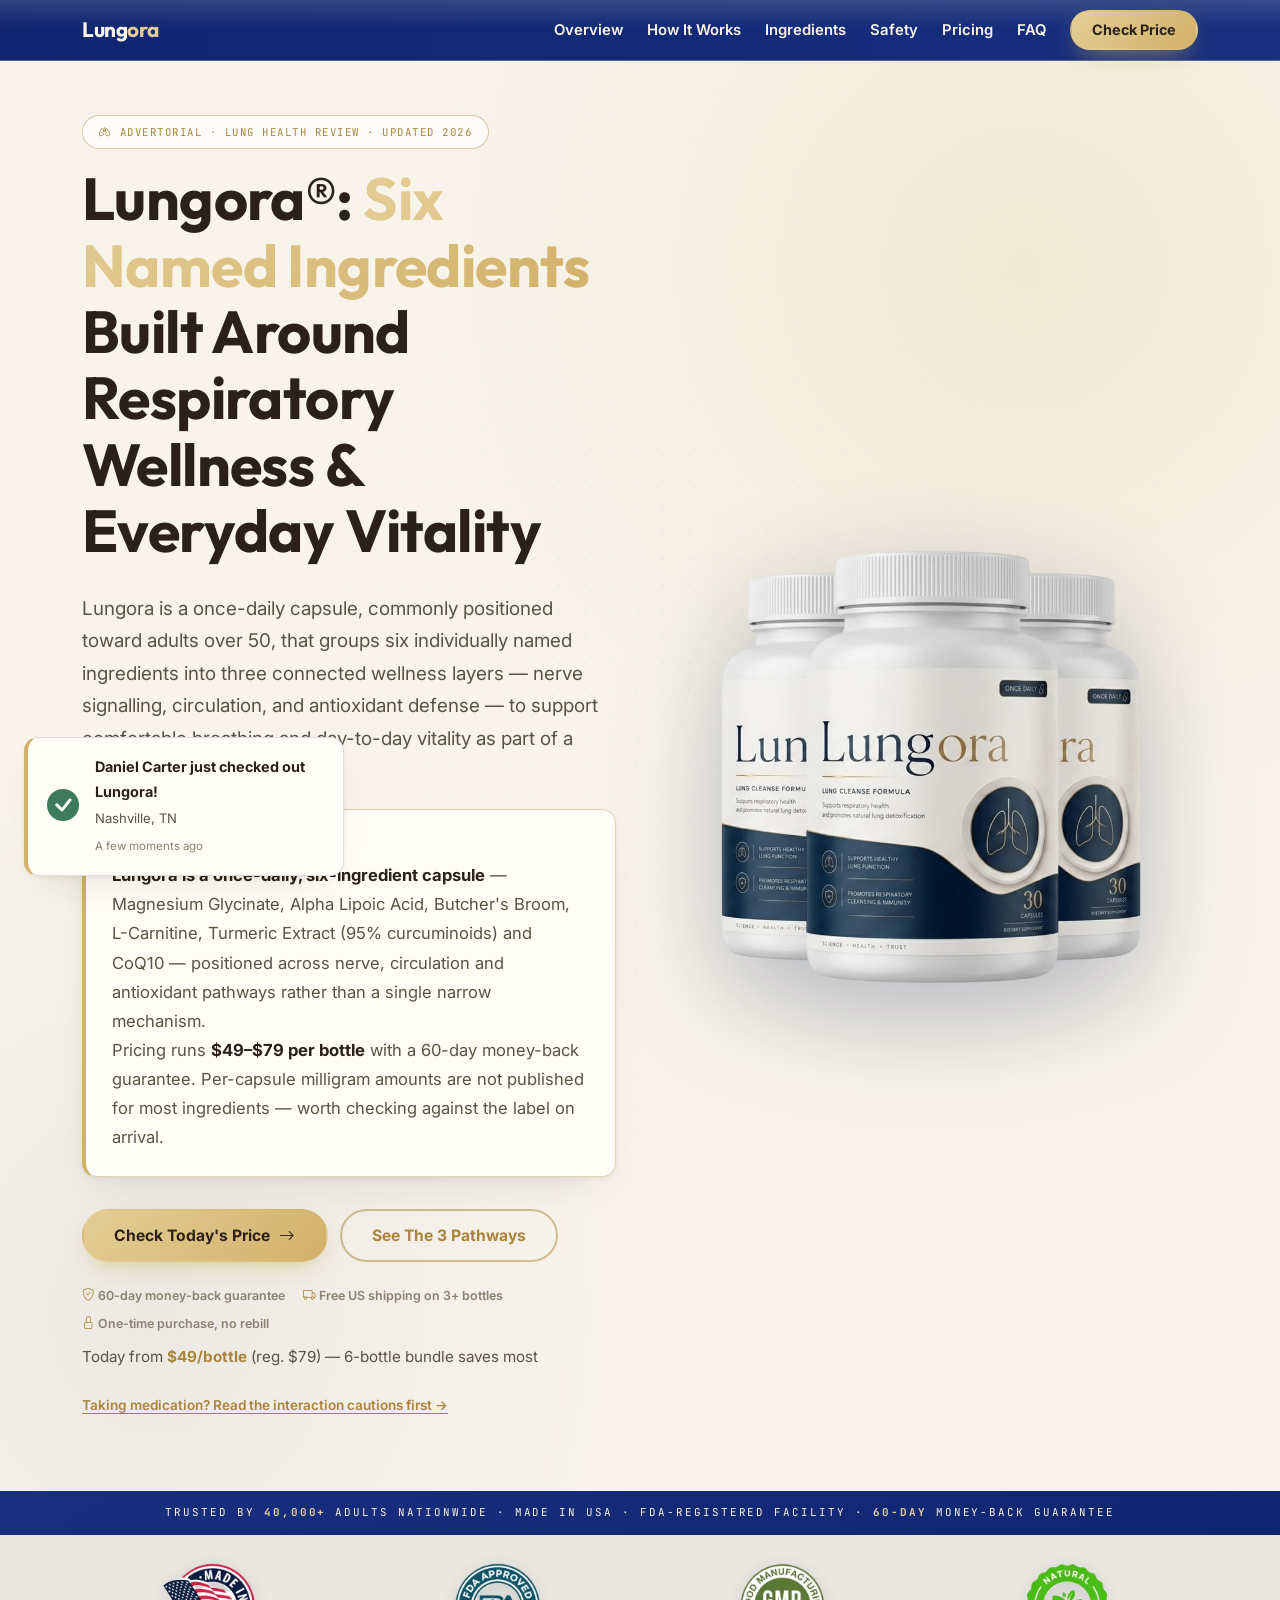
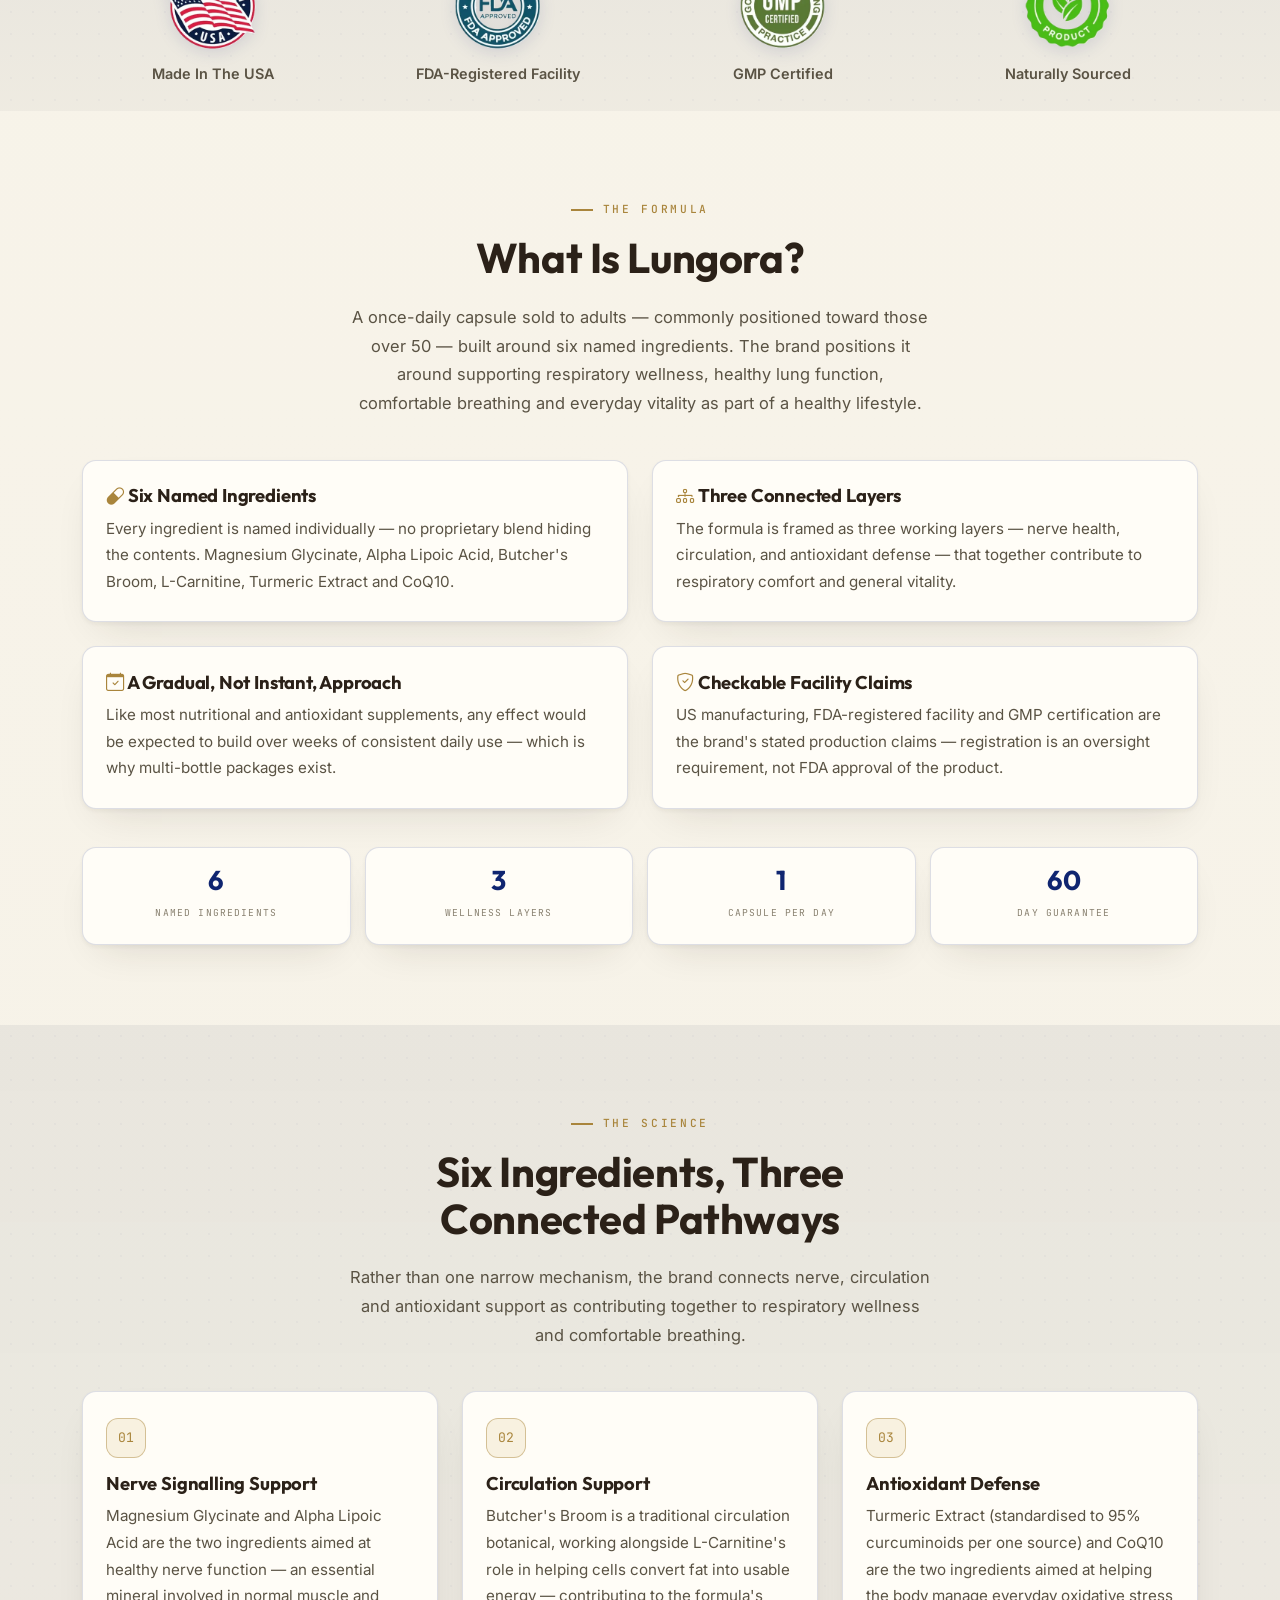
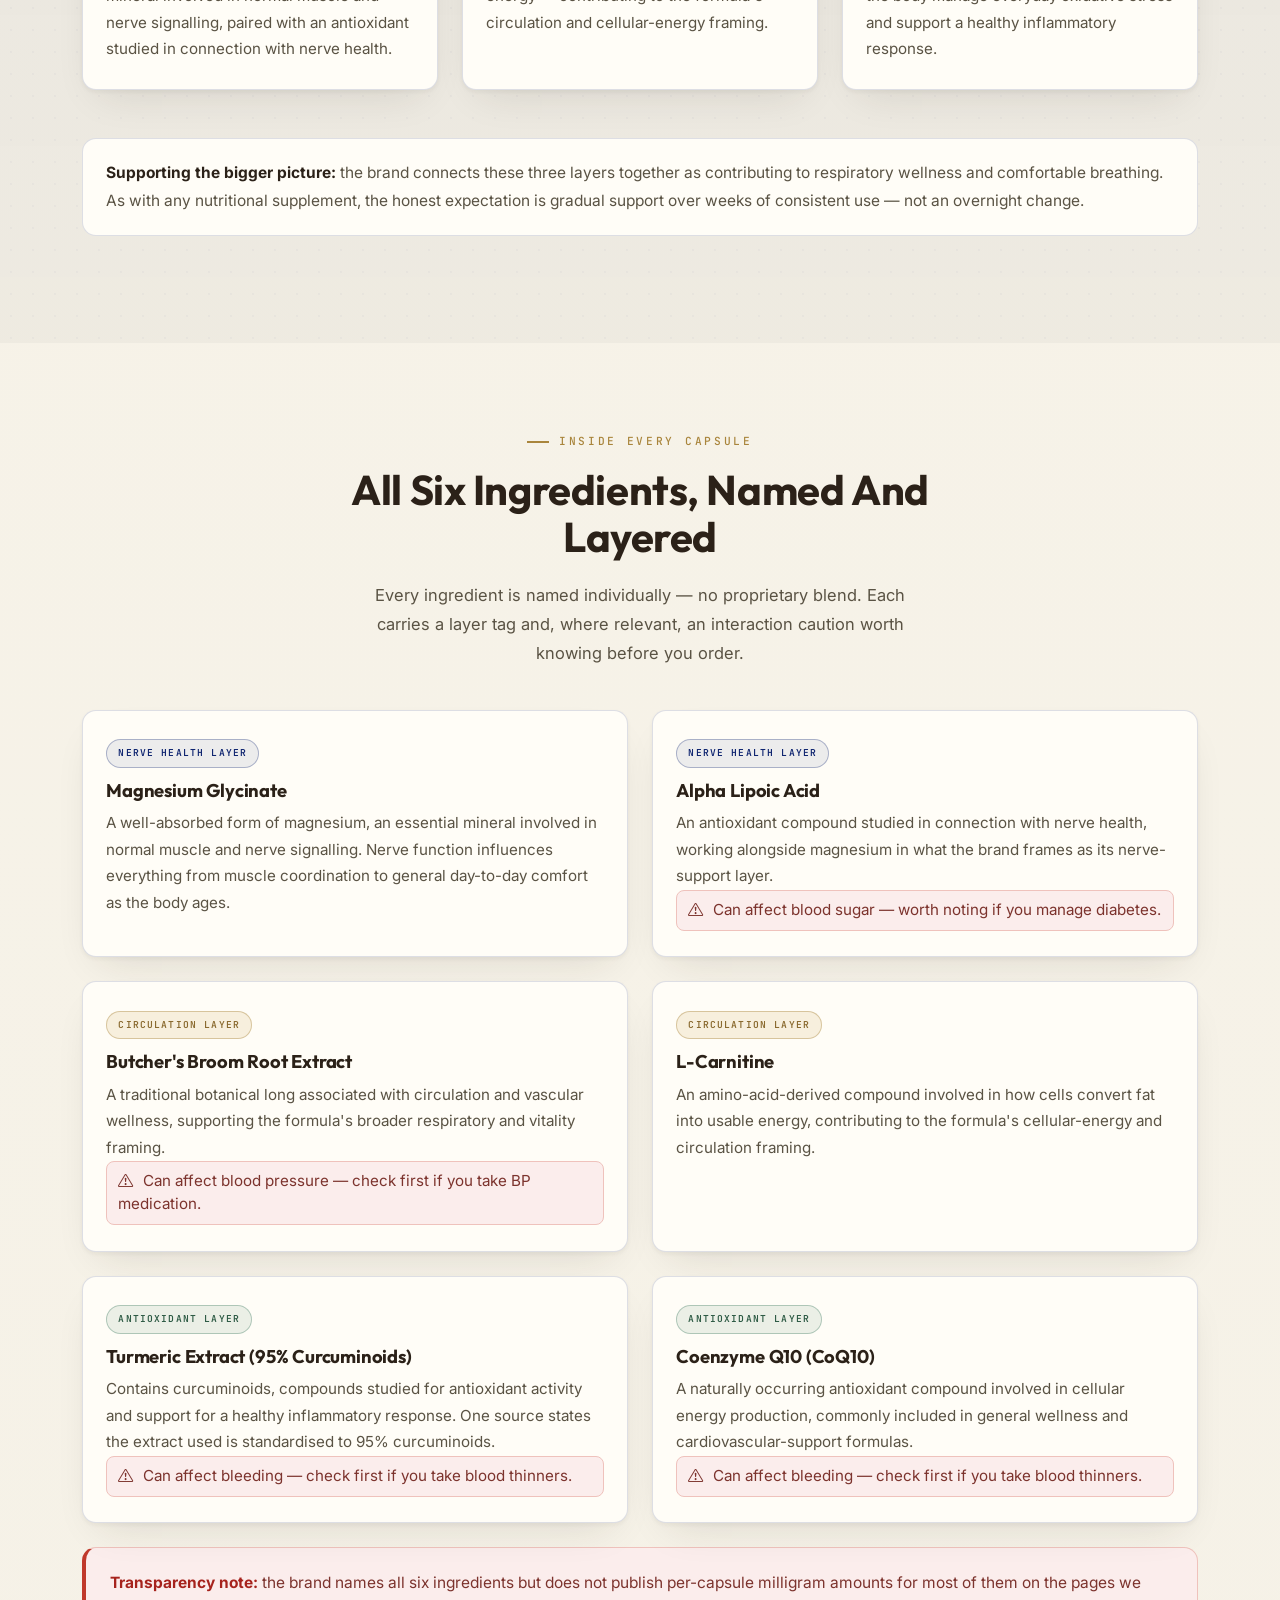
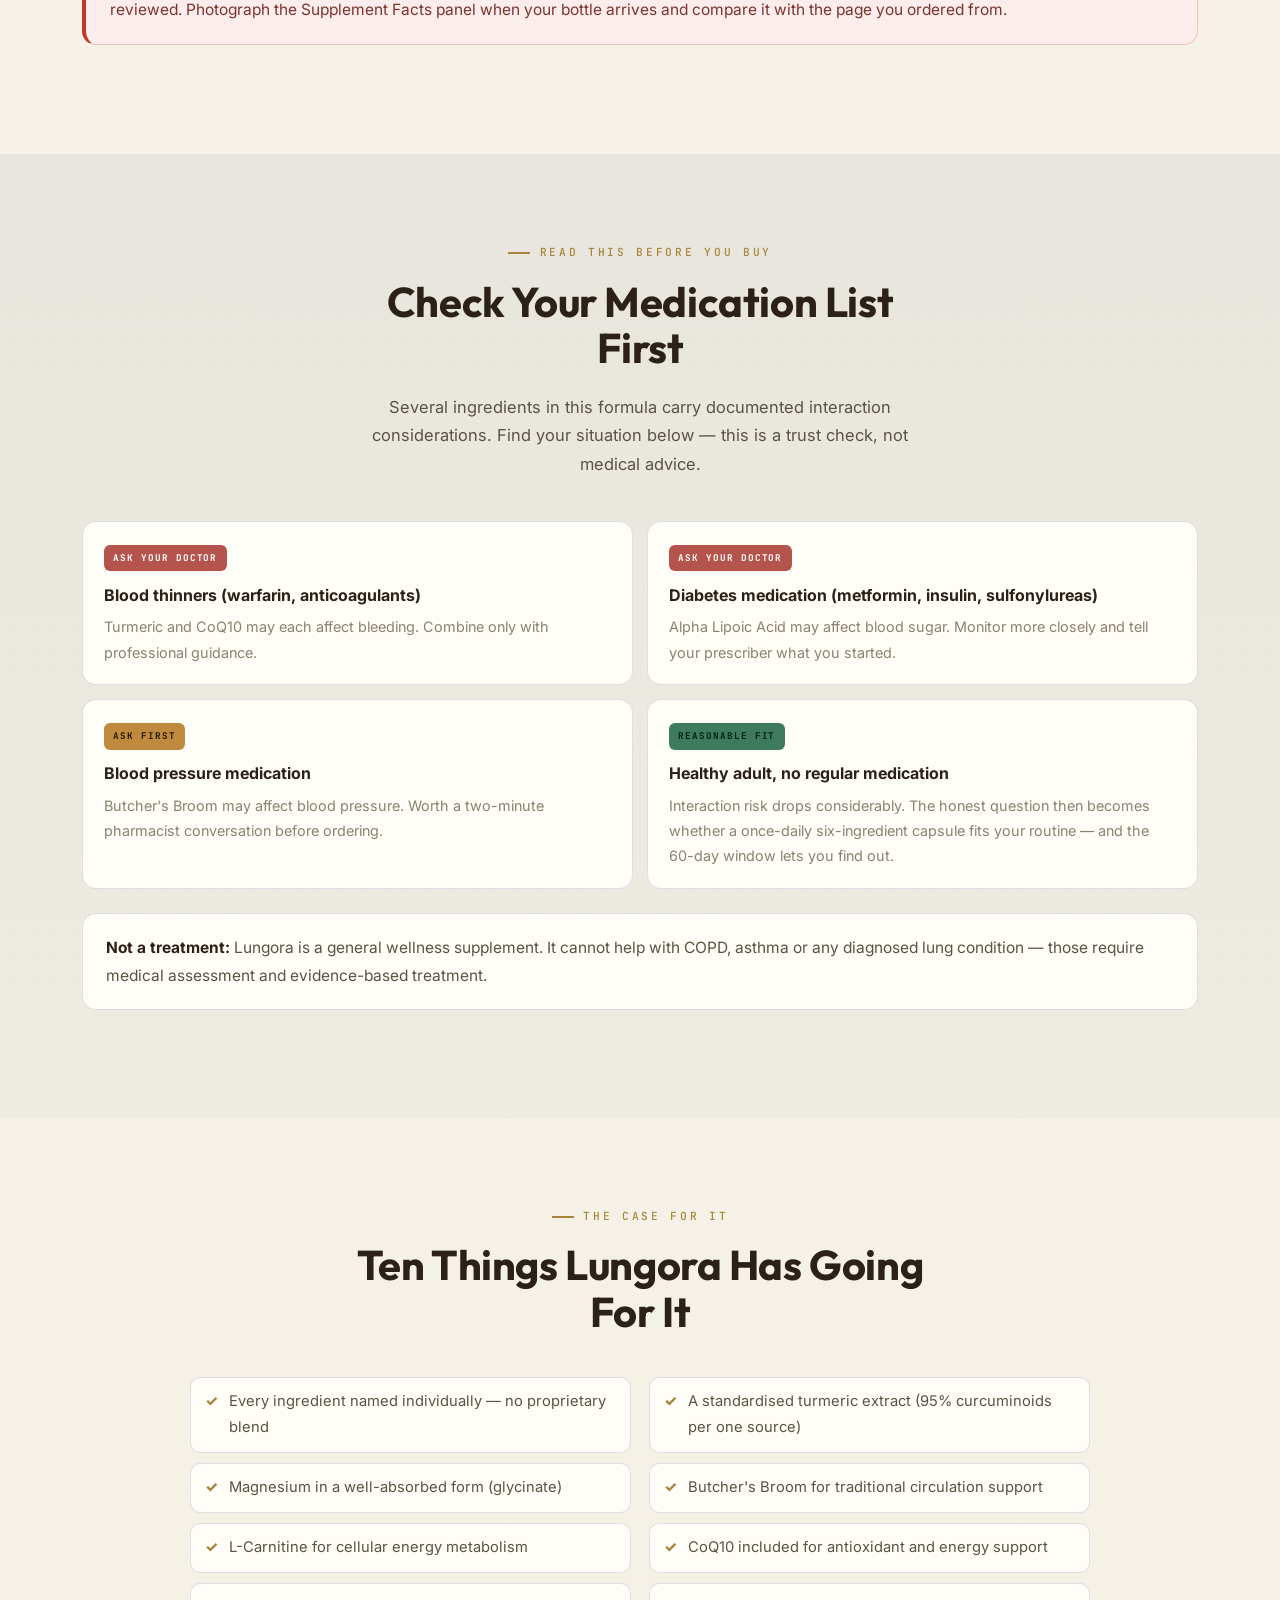
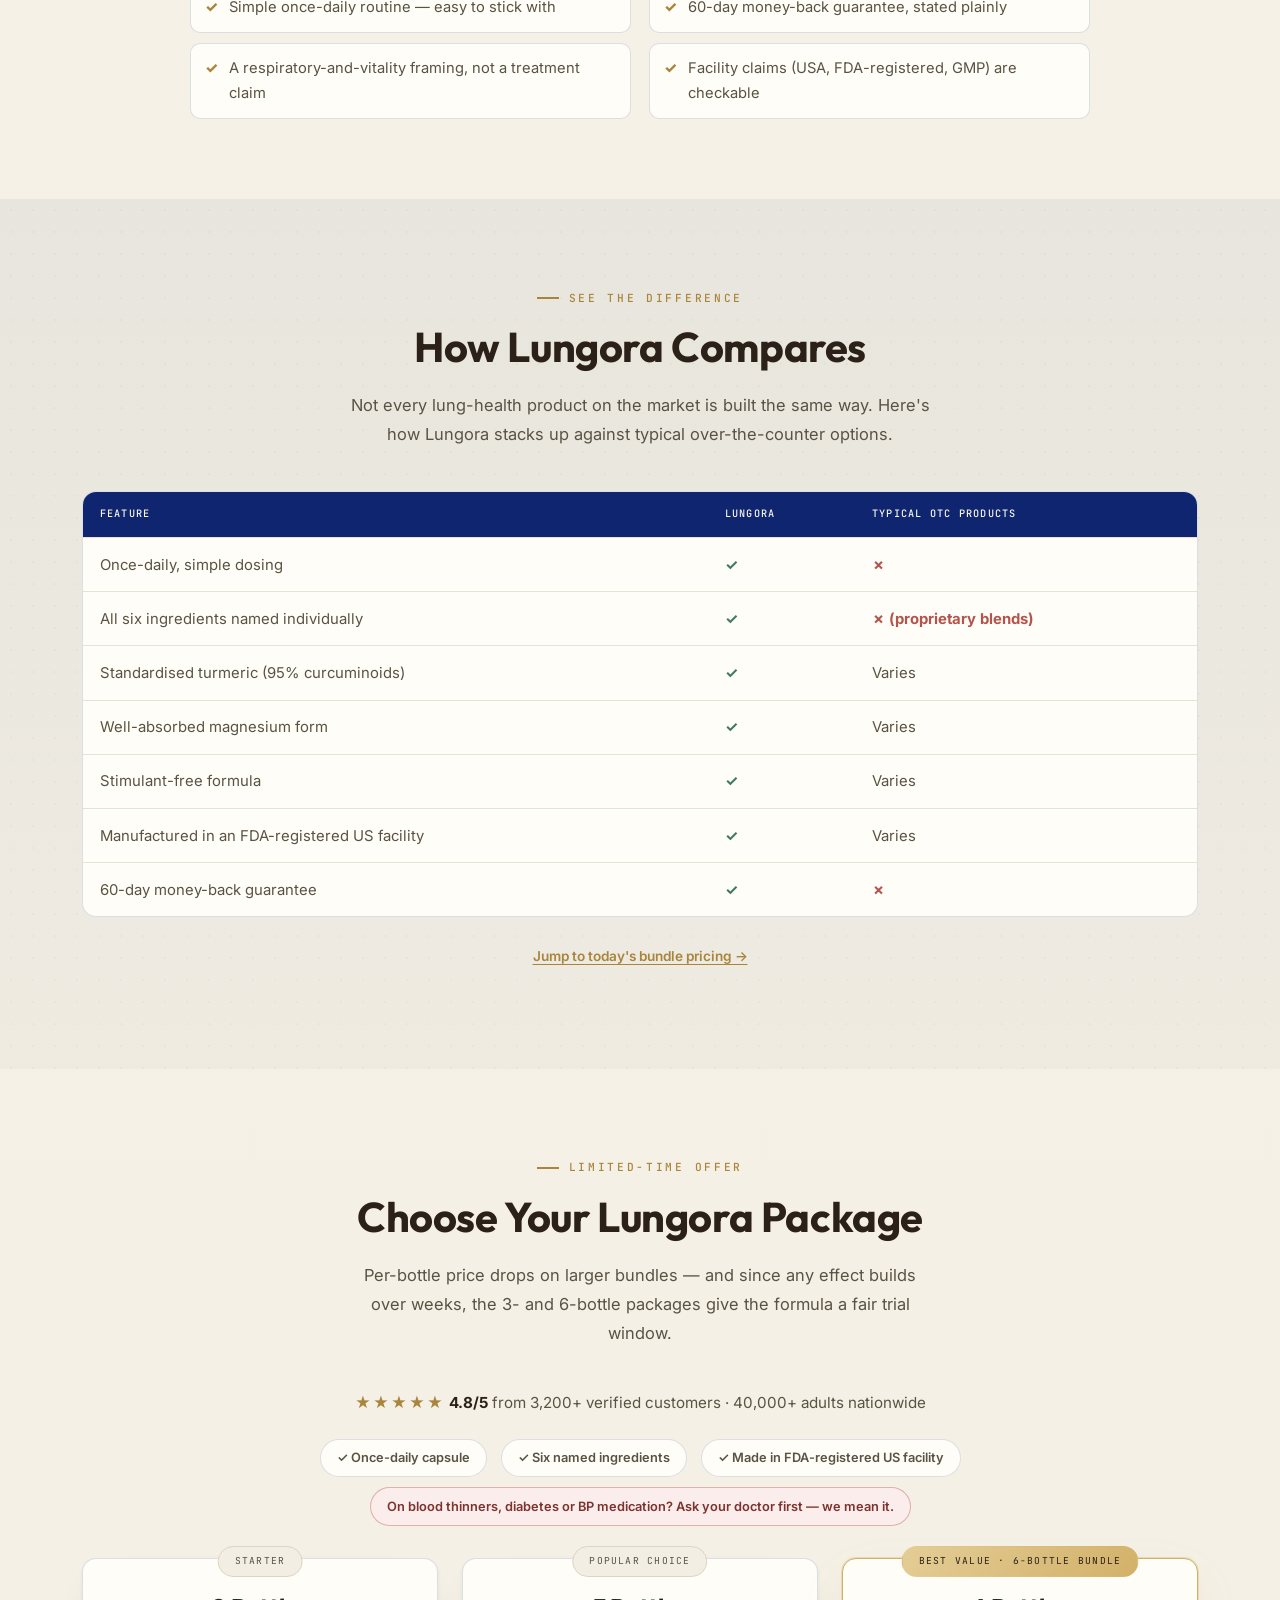
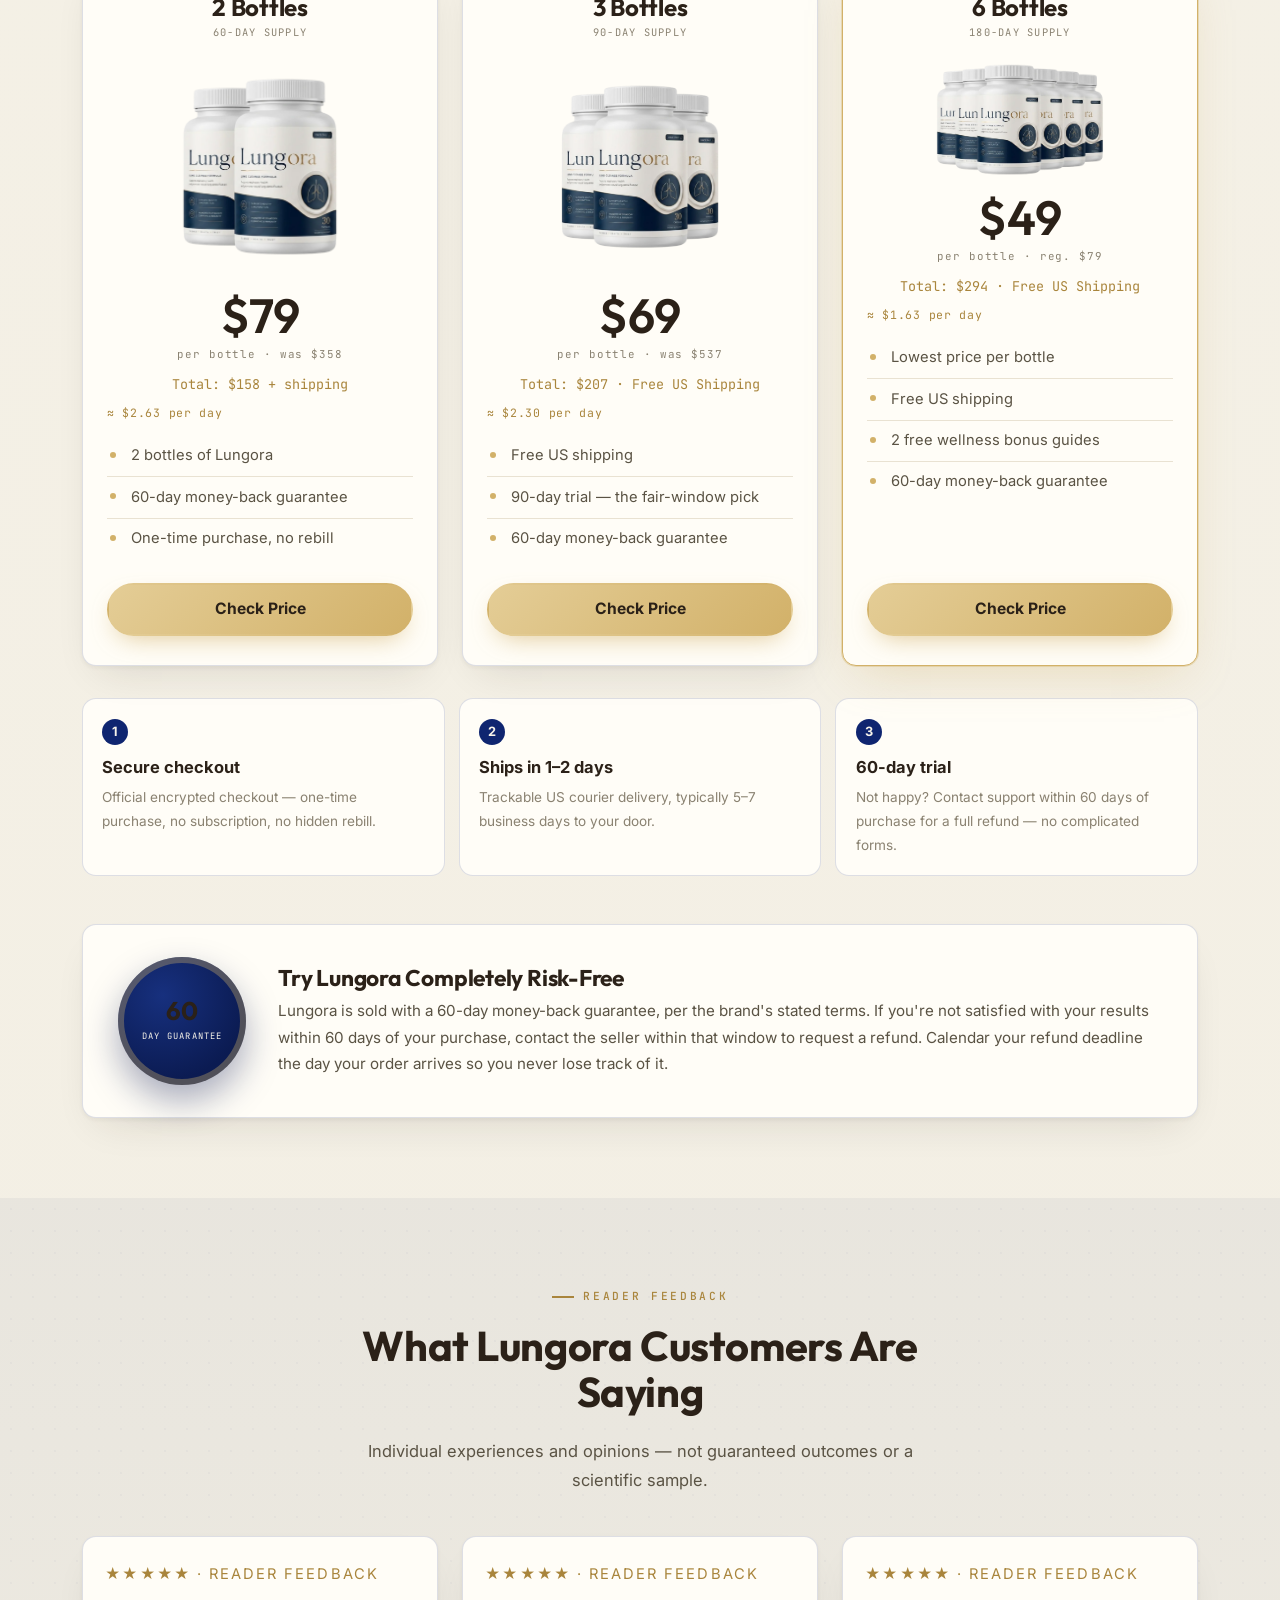
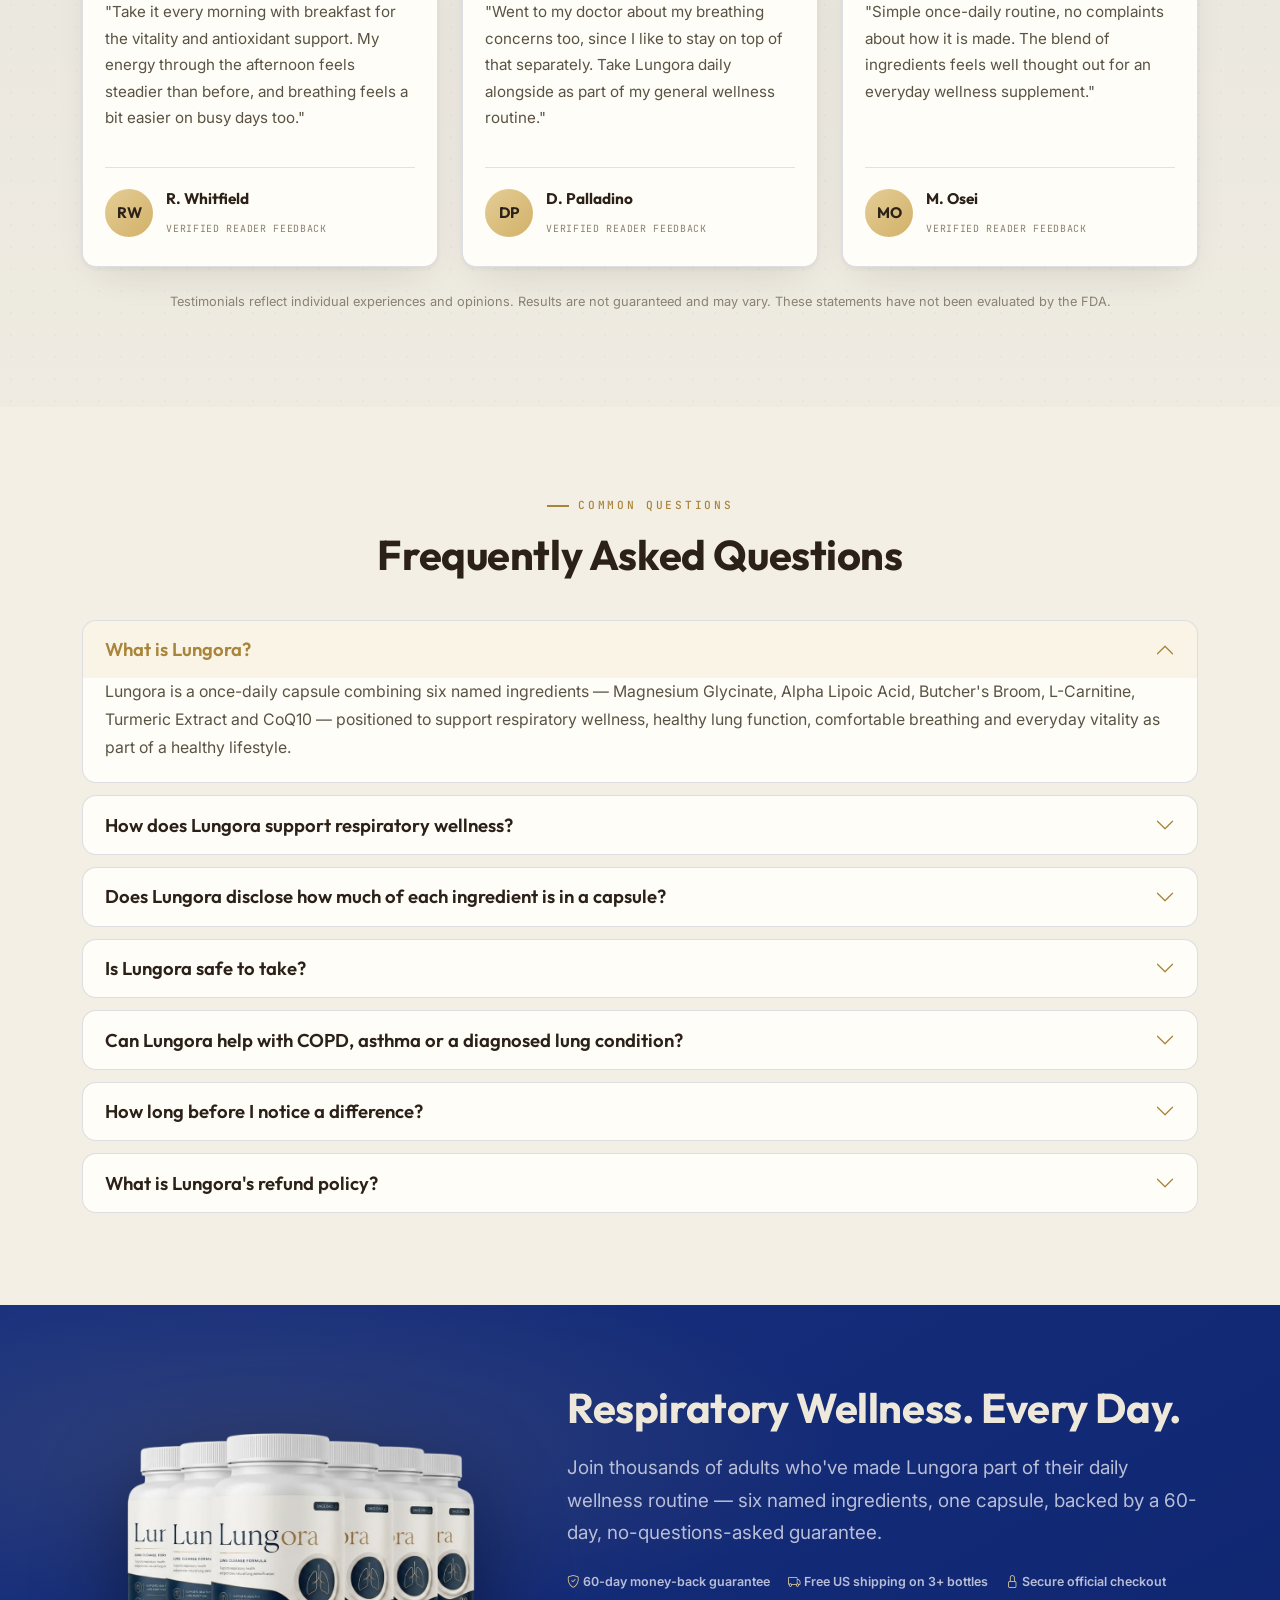
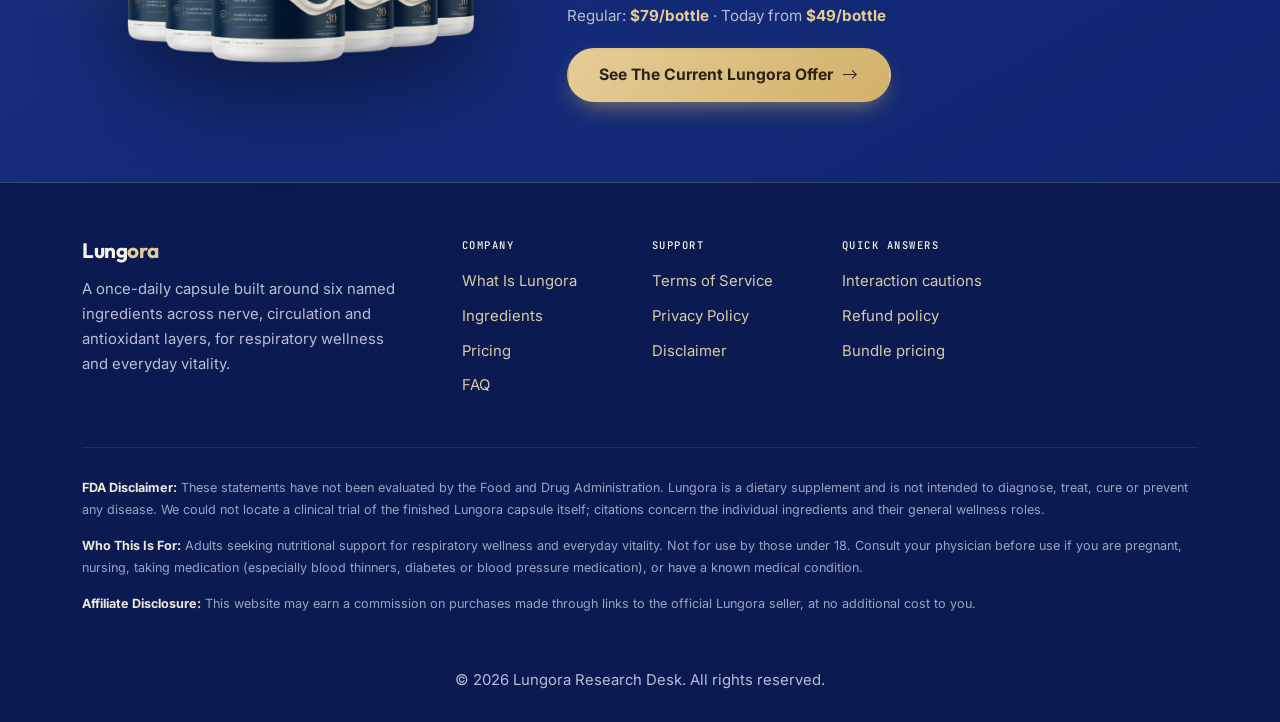
==== commit 4a275168: "Add files via upload" ====
--- a/index.html
+++ b/index.html
@@ -1,1164 +1,680 @@
-<!DOCTYPE html>
-<html  >
-<head>
-
-  <meta charset="UTF-8">
-  <meta http-equiv="X-UA-Compatible" content="IE=edge">
-
-  <meta name="generator" content="Mobirise v6.1.12, mobirise.com">
-
-  <meta name="viewport" content="width=device-width, initial-scale=1, minimum-scale=1">
-
-  <!-- Primary SEO -->
-  <title>Lungora® Reviews 2026 | Daily Respiratory Wellness & Breathing Support</title>
-
-  <meta
-    name="description"
-    content="Discover Lungora®, a daily respiratory wellness formula designed to support comfortable breathing, respiratory wellness, antioxidant support, everyday energy and overall vitality."
-  >
-
-  <meta
-    name="keywords"
-    content="Lungora, Lungora reviews, Lungora reviews 2026, Lungora supplement, Lungora official website, Lungora ingredients, Lungora benefits, respiratory wellness supplement, respiratory support supplement, lung support supplement, breathing support supplement, daily respiratory support, respiratory health supplement, natural respiratory support, breathing wellness, lung wellness, antioxidant support, respiratory vitality, everyday respiratory health"
-  >
-
-  <meta name="author" content="Lungora">
-
-  <meta
-    name="robots"
-    content="index, follow, max-image-preview:large, max-snippet:-1, max-video-preview:-1"
-  >
-
-  <!-- Canonical -->
-  <link rel="canonical" href="https://us-lungoraa.com/">
-
-  <!-- Open Graph / Facebook -->
-  <meta property="og:type" content="website">
-  <meta property="og:url" content="https://us-lungoraa.com/">
-
-  <meta
-    property="og:title"
-    content="Lungora® Reviews 2026 | Daily Respiratory Wellness & Breathing Support"
-  >
-
-  <meta
-    property="og:description"
-    content="Discover Lungora®, a convenient daily wellness formula designed to support comfortable breathing, respiratory wellness, antioxidant support, everyday energy and overall vitality."
-  >
-
-  <meta
-    property="og:image"
-    content="https://us-lungoraa.com/assets/images/index-meta.webp"
-  >
-
-  <meta
-    property="og:image:alt"
-    content="Lungora® Daily Respiratory Wellness Supplement"
-  >
-
-  <meta property="og:site_name" content="Lungora">
-
-  <!-- Twitter / X -->
-  <meta name="twitter:card" content="summary_large_image">
-  <meta name="twitter:url" content="https://us-lungoraa.com/">
-
-  <meta
-    name="twitter:title"
-    content="Lungora® Reviews 2026 | Daily Respiratory Wellness & Breathing Support"
-  >
-
-  <meta
-    name="twitter:description"
-    content="Learn about Lungora®, its ingredients, benefits and daily approach to respiratory wellness, comfortable breathing and everyday vitality."
-  >
-
-  <meta
-    name="twitter:image"
-    content="https://us-lungoraa.com/assets/images/index-meta.webp"
-  >
-
-  <meta
-    name="twitter:image:alt"
-    content="Lungora® Respiratory Wellness Supplement"
-  >
-
-  <!-- Favicon -->
-  <link
-    rel="shortcut icon"
-    href="assets/images/favicon-128x128.png"
-    type="image/x-icon"
-  >
-
-  <!-- =========================================================
-       PRODUCT STRUCTURED DATA
-       ========================================================= -->
-
-  <script type="application/ld+json">
-  {
-    "@context": "https://schema.org",
-    "@type": "Product",
-    "@id": "https://us-lungoraa.com/#product",
-    "name": "Lungora",
-    "url": "https://us-lungoraa.com/",
-    "image": [
-      "https://us-lungoraa.com/assets/images/ad8eabd4-d405-4d91-a35a-ec32e8beffe8.webp"
-    ],
-    "description": "Lungora is a daily respiratory wellness supplement designed to support comfortable breathing, respiratory wellness, antioxidant support, everyday energy and overall vitality.",
-    "brand": {
-      "@type": "Brand",
-      "name": "Lungora"
-    },
-    "category": "Respiratory Wellness Supplement",
-    "offers": {
-      "@type": "Offer",
-      "url": "https://us-lungoraa.com/",
-      "priceCurrency": "USD",
-      "price": "49.00",
-      "availability": "https://schema.org/InStock",
-      "itemCondition": "https://schema.org/NewCondition"
-    }
-  }
-  </script>
-
-  <!-- =========================================================
-       WEBSITE STRUCTURED DATA
-       ========================================================= -->
-
-  <script type="application/ld+json">
-  {
-    "@context": "https://schema.org",
-    "@type": "WebSite",
-    "@id": "https://us-lungoraa.com/#website",
-    "url": "https://us-lungoraa.com/",
-    "name": "Lungora",
-    "description": "Lungora daily respiratory wellness and breathing support information."
-  }
-  </script>
-
-  <!-- =========================================================
-       FAQ STRUCTURED DATA
-       ========================================================= -->
-
-  <!-- =========================================================
-       STRUCTURED DATA — PRODUCT
-       ========================================================= -->
-
-  <script type="application/ld+json">
-{
-  "@context": "https://schema.org",
-  "@type": "Product",
-  "@id": "https://us-lungoraa.com/#product",
-  "name": "Lungora",
-  "url": "https://us-lungoraa.com/",
-  "image": [
-    "https://us-lungoraa.com/assets/images/ad8eabd4-d405-4d91-a35a-ec32e8beffe8.webp"
-  ],
-  "description": "Lungora is a daily respiratory wellness supplement designed to support comfortable breathing, respiratory wellness, antioxidant support, everyday energy and overall vitality.",
-  "brand": {
-    "@type": "Brand",
-    "name": "Lungora"
-  },
-  "category": "Respiratory Wellness Supplement",
-
-  "aggregateRating": {
-    "@type": "AggregateRating",
-    "ratingValue": "4.8",
-    "reviewCount": "13872",
-    "bestRating": "5",
-    "worstRating": "1"
-  },
-
-  "review": {
-    "@type": "Review",
-    "reviewRating": {
-      "@type": "Rating",
-      "ratingValue": "5",
-      "bestRating": "5",
-      "worstRating": "1"
-    },
-    "author": {
-      "@type": "Person",
-      "name": "Verified Customer"
-    },
-    "reviewBody": "Lungora is easy to incorporate into my daily wellness routine."
-  },
-
-  "offers": {
-    "@type": "Offer",
-    "url": "https://us-lungoraa.com/",
-    "priceCurrency": "USD",
-    "price": "49.00",
-    "availability": "https://schema.org/InStock",
-    "itemCondition": "https://schema.org/NewCondition",
-
-    "shippingDetails": {
-      "@type": "OfferShippingDetails",
-      "shippingRate": {
-        "@type": "MonetaryAmount",
-        "value": "0",
-        "currency": "USD"
-      },
-      "shippingDestination": {
-        "@type": "DefinedRegion",
-        "addressCountry": "US"
-      },
-      "deliveryTime": {
-        "@type": "ShippingDeliveryTime",
-        "handlingTime": {
-          "@type": "QuantitativeValue",
-          "minValue": 1,
-          "maxValue": 2,
-          "unitCode": "DAY"
-        },
-        "transitTime": {
-          "@type": "QuantitativeValue",
-          "minValue": 3,
-          "maxValue": 7,
-          "unitCode": "DAY"
-        }
-      }
-    },
-
-    "hasMerchantReturnPolicy": {
-      "@type": "MerchantReturnPolicy",
-      "applicableCountry": "US",
-      "returnPolicyCategory": "https://schema.org/MerchantReturnFiniteReturnWindow",
-      "merchantReturnDays": 60,
-      "returnMethod": "https://schema.org/ReturnByMail",
-      "returnFees": "https://schema.org/FreeReturn"
-    }
-  }
-}
-</script>
-
-  <!-- =========================================================
-       STRUCTURED DATA — WEBSITE
-       ========================================================= -->
-
-  <script type="application/ld+json">
-  {
-    "@context": "https://schema.org",
-    "@type": "WebSite",
-    "@id": "https://us-lungoraa.com/#website",
-    "url": "https://us-lungoraa.com/",
-    "name": "Lungora",
-    "description": "Lungora daily respiratory wellness and breathing support information.",
-    "publisher": {
-      "@type": "Brand",
-      "name": "Lungora"
-    }
-  }
-  </script>
-
-  <!-- =========================================================
-       STRUCTURED DATA — FAQ
-       ========================================================= -->
-
-  <script type="application/ld+json">
-  {
-    "@context": "https://schema.org",
-    "@type": "FAQPage",
-    "mainEntity": [
-      {
-        "@type": "Question",
-        "name": "What is Lungora® and how does it work?",
-        "acceptedAnswer": {
-          "@type": "Answer",
-          "text": "Lungora® is a daily respiratory wellness formula designed to complement the body's natural processes while supporting comfortable breathing, respiratory wellness and everyday vitality. It is intended to be used as part of a consistent wellness routine alongside healthy lifestyle habits."
-        }
-      }
-    ]
-  }
-  </script>
-
-
-  <!-- =========================================================
-       MOBIRISE CSS — ORIGINAL PATHS
-       ========================================================= -->
-
-  <link
-    rel="stylesheet"
-    href="assets/web/assets/mobirise-icons2/mobirise2.css"
-  >
-
-  <link
-    rel="stylesheet"
-    href="assets/web/assets/mobirise-icons/mobirise-icons.css"
-  >
-
-  <link
-    rel="stylesheet"
-    href="assets/bootstrap/css/bootstrap.min.css"
-  >
-
-  <link
-    rel="stylesheet"
-    href="assets/animatecss/animate.css"
-  >
-
-  <link
-    rel="stylesheet"
-    href="assets/dropdown/css/style.css"
-  >
-
-  <link
-    rel="stylesheet"
-    href="assets/socicon/css/styles.css"
-  >
-
-  <link
-    rel="stylesheet"
-    href="assets/theme/css/style.css"
-  >
-
-  <!-- Google Fonts -->
-  <link
-    rel="preload"
-    href="https://fonts.googleapis.com/css?family=Roboto+Condensed:100,200,300,400,500,600,700,800,900,100i,200i,300i,400i,500i,600i,700i,800i,900i&display=swap"
-    as="style"
-    onload="this.onload=null;this.rel='stylesheet'"
-  >
-
-  <noscript>
-    <link
-      rel="stylesheet"
-      href="https://fonts.googleapis.com/css?family=Roboto+Condensed:100,200,300,400,500,600,700,800,900,100i,200i,300i,400i,500i,600i,700i,800i,900i&display=swap"
-    >
-  </noscript>
-
-  <!-- Mobirise Additional CSS -->
-  <link
-    rel="preload"
-    as="style"
-    href="assets/mobirise/css/mbr-additional.css?v=ndnMPI"
-  >
-
-  <link
-    rel="stylesheet"
-    href="assets/mobirise/css/mbr-additional.css?v=ndnMPI"
-    type="text/css"
-  >
-
-</head>
-<body>
-  
-  <section data-bs-version="5.1" class="menu menu2 cid-tmA18yABu7" once="menu" id="menu2-s">
-    
-    <nav class="navbar navbar-dropdown navbar-fixed-top navbar-expand-lg">
-        <div class="container-fluid">
-            <div class="navbar-brand">
-                
-                <span class="navbar-caption-wrap"><a class="navbar-caption text-white text-primary display-2" href="https://mwebscout.com/12762/3526/2/?&subid=order ">Lungora™<br></a></span>
-            </div>
-            <button class="navbar-toggler" type="button" data-toggle="collapse" data-bs-toggle="collapse" data-target="#navbarSupportedContent" data-bs-target="#navbarSupportedContent" aria-controls="navbarNavAltMarkup" aria-expanded="false" aria-label="Toggle navigation">
-                <div class="hamburger">
-                    <span></span>
-                    <span></span>
-                    <span></span>
-                    <span></span>
-                </div>
-            </button>
-            <div class="collapse navbar-collapse" id="navbarSupportedContent">
-                <ul class="navbar-nav nav-dropdown" data-app-modern-menu="true"><li class="nav-item"><a class="nav-link link text-white text-primary display-7" href="index.html#content5-8k">About&nbsp;</a></li>
-                    <li class="nav-item"><a class="nav-link link text-white text-primary display-7" href="index.html#content9-6c">Ingredients</a>
-                    </li><li class="nav-item"><a class="nav-link link text-white text-primary display-7" href="index.html#content16-19">FAQ</a></li></ul>
-                
-                <div class="navbar-buttons mbr-section-btn"><a class="btn btn-primary display-4" href="https://mwebscout.com/13436/598/2/?&subid=gad"><span class="mbri-cart-add mbr-iconfont mbr-iconfont-btn"></span>ORDER NOW</a></div>
-            </div>
-        </div>
-    </nav>
-</section>
-
-<section data-bs-version="5.1" class="header11 cid-tmzZsiiIXk" id="header11-r">
-
-    
-
-    
-    
-
-    <div class="container">
-        <div class="row justify-content-center">
-            <div class="col-12 col-md-4 image-wrapper">
-                <a href="https://mwebscout.com/13436/598/2/?&subid=gad"><img class="w-100" src="assets/images/ad8eabd4-d405-4d91-a35a-ec32e8beffe8.webp" alt="Lungora support"></a>
-            </div>
-            <div class="col-12 col-md">
-                <div class="text-wrapper text-center">
-                    <h1 class="mbr-section-title mbr-fonts-style mb-3 display-2"><strong>Lungora® | Daily Respiratory Wellness &amp; Lung Support</strong></h1>
-                    <p class="mbr-text mbr-fonts-style display-7">Lungora® is a carefully formulated daily wellness supplement designed for individuals who want to support their respiratory health and maintain comfortable breathing. Its blend of selected botanical and nutritional ingredients works alongside the body's natural processes to promote everyday respiratory wellness, vitality, and overall well-being.<br><br>➤ Supports daily respiratory and lung wellness<br>➤ Promotes comfortable, natural breathing<br>➤ Helps support the body's natural respiratory defenses<br>➤ Supports everyday energy and vitality<br>➤ Combines carefully selected botanical and nutritional ingredients<br>➤ Simple, convenient formula for daily wellness support<br></p>
-                    <div class="mbr-section-btn mt-3"><a class="btn btn-primary display-7" href="https://mwebscout.com/13436/598/2/?&subid=gad"><span class="mobi-mbri mobi-mbri-cart-add mbr-iconfont mbr-iconfont-btn"></span> Buy Only For $49/Bottle</a></div>
-                </div>
-            </div>
-        </div>
-    </div>
-</section>
-
-<section data-bs-version="5.1" class="content4 cid-vixrSclEuD" id="content4-79">
-    
-
-    
-    
-    <div class="container">
-        <div class="row justify-content-center">
-            <div class="title col-md-12 col-lg-10">
-                <h3 class="mbr-section-title mbr-fonts-style align-center mb-4 display-2"><strong>Lungora® Customer Reviews</strong></h3>
-                
-                
-            </div>
-        </div>
-    </div>
-</section>
-
-<section data-bs-version="5.1" class="team2 cid-vsVY2h4f0n" xmlns="http://www.w3.org/1999/html" id="team2-9b">
-    
-
-    
-    
-    <div class="container">
-        <div class="item features-image">
-            <div class="item-wrapper">
-                <div class="row align-items-center">
-                    <div class="col-12 col-md-2">
-                        <div class="image-wrapper">
-                            <a href="https://mwebscout.com/12762/3526/2/?&subid=order "><img src="assets/images/review-1.webp" alt="Customer-1" data-slide-to="0" data-bs-slide-to="0"></a>
-                        </div>
-                    </div>
-                    <div class="col-12 col-md">
-                        <div class="card-box">
-                            <h5 class="card-title mbr-fonts-style m-0 mb-3 display-5"><strong>Robert M. - Denver, Colorado</strong><br></h5>
-                            
-                            <p class="mbr-text mbr-fonts-style display-7">“Lungora became one of those small daily choices that genuinely makes me feel more mindful about my well-being. I love that it feels simple and calming to include in my routine, especially during busy weeks when I want to stay focused on feeling my best.”<br>⭐⭐⭐⭐⭐ <strong>Customer Experience</strong><br>
-                            </p>
-                            
-                        </div>
-                    </div>
-                </div>
-            </div>
-        </div>
-        <div class="item features-image">
-            <div class="item-wrapper">
-                <div class="row align-items-center">
-                    <div class="col-12 col-md-2">
-                        <div class="image-wrapper">
-                            <a href="https://mwebscout.com/12762/3526/2/?&subid=order "><img src="assets/images/review-3.webp" alt="customer-2" data-slide-to="1" data-bs-slide-to="1"></a>
-                        </div>
-                    </div>
-                    <div class="col-12 col-md">
-                        <div class="card-box">
-                            <h5 class="card-title mbr-fonts-style m-0 mb-3 display-5"><strong>James W.- Dallas, Texas</strong></h5>
-                            
-                            <p class="mbr-text mbr-fonts-style display-7">“What stood out to me was how approachable Lungora feels. There is no complicated routine and no exaggerated message—just a practical product that fits naturally into my day. It has helped me feel more consistent about supporting my overall wellness.”
-<br>⭐⭐⭐⭐⭐ Customer Experience<br>
-                            </p>
-                            
-                        </div>
-                    </div>
-                </div>
-            </div>
-        </div>
-        <div class="item features-image">
-            <div class="item-wrapper">
-                <div class="row align-items-center">
-                    <div class="col-12 col-md-2">
-                        <div class="image-wrapper">
-                            <a href="https://mwebscout.com/12762/3526/2/?&subid=order "><img src="assets/images/review-2.webp" alt="customer-3" data-slide-to="2" data-bs-slide-to="2"></a>
-                        </div>
-                    </div>
-                    <div class="col-12 col-md">
-                        <div class="card-box">
-                            <h5 class="card-title mbr-fonts-style m-0 mb-3 display-5"><strong>James S. - Charlotte, North Carolina</strong></h5>
-                            
-                            <p class="mbr-text mbr-fonts-style display-7">“I wanted a wellness product that felt encouraging rather than overwhelming, and Lungora gave me exactly that. It is now part of my everyday reset—a gentle reminder to slow down, care for myself, and stay committed to the habits that help me feel balanced.”&nbsp;<br>⭐⭐⭐⭐⭐ Customer Experience<br></p>
-                            
-                        </div>
-                    </div>
-                </div>
-            </div>
-        </div>
-    </div>
-</section>
-
-<section data-bs-version="5.1" class="content4 cid-tmIwfc7iXI" id="content4-1u">
-    
-
-    
-    
-    <div class="container">
-        <div class="row justify-content-center">
-            <div class="title col-md-12 col-lg-12">
-                <h3 class="mbr-section-title mbr-fonts-style align-center mb-4 display-1"><div><strong>Limited Time Special Pricing - Act Now!</strong></div></h3>
-                <h4 class="mbr-section-subtitle align-center mbr-fonts-style mb-4 display-5"><strong>Secure Your Reserved Lungora While Stocks Last</strong></h4>
-                
-            </div>
-        </div>
-    </div>
-</section>
-
-<section data-bs-version="5.1" class="content2 cid-vmx66VdD2O" id="content2-7g">
-    
-    
-    <div class="container">
-        
-        <div class="row mt-4">
-            <div class="item features-image сol-12 col-md-6 col-lg-4">
-                <div class="item-wrapper">
-                    <div class="item-img">
-                        <a href="https://mwebscout.com/13436/598/2/?&subid=gad"><img src="assets/images/screenshot202026-08-2220191759-385x673.png" alt="Lungora suppliment 2 Bottle Pack" title=""></a>
-                    </div>
-                    
-                    
-                </div>
-            </div>
-            <div class="item features-image сol-12 col-md-6 col-lg-4">
-                <div class="item-wrapper">
-                    <div class="item-img">
-                        <a href="https://mwebscout.com/13436/598/2/?&subid=gad"><img src="assets/images/screenshot202026-08-2220192028-387x741.png" alt="Lungora 6 Bottle Pack" title=""></a>
-                    </div>
-                    
-                    
-                </div>
-            </div>
-            <div class="item features-image сol-12 col-md-6 col-lg-4">
-                <div class="item-wrapper">
-                    <div class="item-img">
-                        <a href="https://mwebscout.com/13436/598/2/?&subid=gad"><img src="assets/images/screenshot202026-08-2220192104-391x688.png" alt="Lungora 3 Bottle Pack" title=""></a>
-                    </div>
-                    
-                    
-                </div>
-            </div>
-
-        </div>
-    </div>
-</section>
-
-<section data-bs-version="5.1" class="content4 cid-vsW4vNpzA4" id="content4-9g">
-    
-
-    
-    
-    <div class="container">
-        <div class="row justify-content-center">
-            <div class="title col-md-12 col-lg-6">
-                <h3 class="mbr-section-title mbr-fonts-style align-center mb-4 display-2"><strong>What is Lungora® Suppliment?</strong></h3>
-                
-                
-            </div>
-        </div>
-    </div>
-</section>
-
-<section data-bs-version="5.1" class="content5 cid-vrTm2ADzPf" id="content5-8k">
-    
-    <div class="container">
-        <div class="row justify-content-center">
-            <div class="col-md-12 col-lg-10">
-                
-                
-                <p class="mbr-text mbr-fonts-style display-7">Lungora® is a thoughtfully crafted daily wellness formula for people who want to feel comfortable, refreshed, and supported throughout their everyday breathing. Modern life can expose us to dust, changing weather, urban environments, seasonal discomfort, and demanding routines. Lungora is designed to provide a simple, consistent way to support your respiratory wellness as part of your daily self-care routine.<br><br>Rather than focusing on dramatic overnight promises, Lungora takes a balanced approach to wellness. It is designed for people who want to make respiratory care a regular part of their lifestyle while supporting a feeling of clarity, comfort, and everyday vitality. Whether you're working, traveling, exercising, spending time with family, or simply moving through a busy day, Lungora fits naturally into a consistent wellness routine.<br><br>What makes Lungora® easy to incorporate into your day is its straightforward and convenient approach. There are no complicated routines or unrealistic promises—just a practical daily wellness companion designed to complement healthy habits and your commitment to feeling your best. With consistent use, Lungora can become a reassuring part of your daily routine, supporting your overall respiratory wellness one day and one breath at a time.<br></p>
-            </div>
-        </div>
-    </div>
-</section>
-
-<section data-bs-version="5.1" class="content4 cid-vrTDVktnIe" id="content4-8q">
-    
-
-    
-    
-    <div class="container">
-        <div class="row justify-content-center">
-            <div class="title col-md-12 col-lg-10">
-                <h3 class="mbr-section-title mbr-fonts-style align-center mb-4 display-2"><strong>Benefits Of Lungora® Suppliment</strong></h3>
-                
-                
-            </div>
-        </div>
-    </div>
-</section>
-
-<section data-bs-version="5.1" class="content5 cid-vixzSzA3Qo" id="content5-7d">
-    
-    <div class="container">
-        <div class="row justify-content-center">
-            <div class="col-md-12 col-lg-10">
-                
-                
-                <p class="mbr-text mbr-fonts-style display-7">Lungora provides comprehensive daily respiratory wellness support for people who want to maintain comfortable breathing, everyday vitality, and overall respiratory well-being while staying active and engaged in the routines, responsibilities, and moments that matter most. Its convenient formula is designed to complement natural respiratory wellness and healthy lifestyle habits as part of a consistent daily routine.<br></p>
-            </div>
-        </div>
-    </div>
-</section>
-
-<section data-bs-version="5.1" class="content8 cid-vixAten3ic" id="content8-7e">
-    
-    <div class="container">
-        <div class="row justify-content-center">
-            <div class="counter-container col-md-12 col-lg-10">
-                
-                <div class="mbr-text mbr-fonts-style display-7">
-                    <div><span style="font-size: 22.7657px;"><strong><br></strong></span></div><ul>
-                        <li><span style="font-size: 22.7657px;"><strong>Supports Everyday Respiratory Wellness&nbsp;</strong>– Lungora® provides a simple way to make respiratory wellness part of your daily self-care routine. It is designed for people who want to be more intentional about supporting comfortable breathing and overall respiratory well-being while maintaining healthy habits such as staying hydrated, getting regular movement, enjoying fresh air, and prioritizing adequate rest.</span></li><li><span style="font-size: 22.7657px;"><strong>Supports Everyday Energy &amp; Vitality</strong>&nbsp;– Lungora® combines respiratory-focused wellness with ingredients such as L-Carnitine and Coenzyme Q10, creating a formula designed to complement whole-body wellness. These nutritional compounds make Lungora a practical choice for people who want to support everyday vitality and stay engaged with the activities, responsibilities, and moments that matter throughout the day.</span></li><li><span style="font-size: 22.7657px;"><strong>Provides Antioxidant-Focused Support&nbsp;</strong>– Lungora® includes Alpha Lipoic Acid and Turmeric Extract, two ingredients selected for their antioxidant-focused wellness properties. Their inclusion adds another dimension to the formula, making Lungora a considered option for people who want to incorporate antioxidant support into a consistent approach to everyday wellness.</span></li><li><span style="font-size: 22.7657px;"><strong>Encourages Consistent Daily Self-Care</strong> – Wellness routines are often most effective when they are simple enough to maintain. Lungora® is designed with convenience in mind, giving you an easy way to incorporate respiratory-focused support into your day without creating a complicated routine.</span></li><li><span style="font-size: 22.7657px;"><strong>Supports a Balanced Approach to Wellness</strong> – Lungora® brings together nutritional compounds and botanical extracts in a straightforward daily formula. Rather than relying on dramatic promises, its approach centers on consistent, everyday support that complements a healthy lifestyle.</span></li><li><span style="font-size: 22.7657px;"><strong>Convenient Support for Your Daily Routine</strong> – Taking care of your well-being doesn't have to involve complicated schedules or multiple steps. Lungora® offers a convenient way to incorporate respiratory-focused wellness support into your everyday routine, making it easier to stay consistent even when life gets busy.</span></li><li><span style="font-size: 22.7657px;"><strong>A Thoughtful Formula for Everyday Well-Being</strong> – Lungora® takes a balanced, people-first approach by combining selected nutritional and botanical ingredients in one convenient formula. It is designed for individuals who prefer a consistent wellness routine built around practical choices rather than unrealistic expectations.</span></li>
-                    </ul>
-                </div>
-            </div>
-        </div>
-    </div>
-</section>
-
-<section data-bs-version="5.1" class="content4 cid-vsWbdLvEQ1" id="content4-9k">
-    
-
-    
-    
-    <div class="container">
-        <div class="row justify-content-center">
-            <div class="title col-md-12 col-lg-9">
-                <h3 class="mbr-section-title mbr-fonts-style align-center mb-4 display-2"><strong>Lungora® - 100% Quality Assurance</strong></h3>
-                <h4 class="mbr-section-subtitle align-center mbr-fonts-style mb-4 display-5">Quality and consistency are central to every bottle of Lungora®. The formula is manufactured in the USA at a GMP-certified facility under controlled manufacturing standards designed to support ingredient quality, purity, consistency, and product reliability.<div><br></div><div>Every stage of production receives careful attention, from ingredient sourcing and formula preparation to encapsulation, quality control, and final packaging. This careful manufacturing approach helps ensure that each serving is produced consistently, giving you a convenient respiratory wellness formula you can confidently incorporate into your daily routine.</div></h4>
-                
-            </div>
-        </div>
-    </div>
-</section>
-
-<section data-bs-version="5.1" class="image3 cid-vsWbA1ijcC" id="image3-9l">
-    
-
-    
-    
-
-    <div class="container">
-        <div class="row justify-content-center">
-            <div class="col-12 col-lg-8">
-                <div class="image-wrapper">
-                    <img src="assets/images/memocept-badge.webp" alt="gurantee badge">
-                    
-                </div>
-            </div>
-        </div>
-    </div>
-</section>
-
-<section data-bs-version="5.1" class="content5 cid-tnOuGhRGpc" id="content5-2k">
-    
-    <div class="container">
-        <div class="row justify-content-center">
-            <div class="col-md-12 col-lg-10">
-                <h3 class="mbr-section-title mbr-fonts-style mb-4 display-2"><div><strong>How Does Lungora® Work?</strong></div></h3>
-                
-                <p class="mbr-text mbr-fonts-style display-7">Lungora® is designed around a simple idea: supporting everyday respiratory wellness through consistent daily care. Breathing is something we naturally take for granted, yet our respiratory system is continuously exposed to the demands of modern life. Seasonal changes, dry indoor air, dust, travel, busy schedules, and everyday environmental factors can all affect how comfortable and refreshed we feel. Lungora provides a convenient way to make respiratory-focused wellness part of your regular routine.<br><br>Rather than positioning itself around dramatic overnight promises, Lungora® takes a gradual, wellness-first approach. Its carefully selected botanical and nutritional ingredients are intended to complement the body's natural processes and support comfortable breathing, respiratory wellness, and everyday vitality. The goal is to provide a practical daily companion that fits naturally alongside the healthy habits you already follow.<br><br>One of the most important aspects of Lungora's approach is consistency. Like many aspects of personal wellness, respiratory care is not necessarily about making one major change and expecting immediate results. It is about creating small, repeatable habits that you can maintain over time. By incorporating Lungora into your daily routine, you can create a simple moment dedicated to supporting your respiratory well-being.<br><br><strong>Supporting Your Natural Respiratory Wellness</strong><br><br>Lungora® is designed to work as part of your broader approach to wellness rather than as a replacement for healthy lifestyle habits. Staying properly hydrated, maintaining regular physical activity, getting sufficient rest, eating a balanced diet, and being mindful of the environments you spend time in can all contribute to feeling your best.<br><br>The formula's purpose is to complement these everyday choices. Whether you're starting a busy workday, spending time outdoors, traveling, exercising, or simply relaxing at home, Lungora is designed to provide convenient respiratory-focused wellness support that can easily become part of your normal routine.<br><br><strong>A Simple Approach to Daily Breathing Support</strong><br><br>Modern wellness routines can sometimes become unnecessarily complicated. Multiple products, complicated schedules, and unrealistic expectations can make it difficult to maintain consistency. Lungora® takes a more straightforward approach by providing a convenient daily formula that can be incorporated into an existing self-care routine.<br><br>This makes Lungora suitable for people who value simplicity, consistency, and practical wellness support. Instead of adding another complicated process to your day, it is intended to become a small, manageable part of the routine you already have.<br><br><strong>Why Consistency Matters</strong><br><br>The idea behind Lungora® is that meaningful wellness habits are built through repetition. A single day of healthy choices is valuable, but maintaining those choices consistently can create a stronger foundation for long-term well-being.<br><br>Using Lungora as part of a regular routine gives you an opportunity to be more intentional about respiratory wellness. Combined with hydration, movement, rest, balanced nutrition, and awareness of your surroundings, it can become one component of a broader lifestyle focused on feeling comfortable, refreshed, and ready for the day ahead.<br><br><strong>Designed for Everyday Life</strong><br><br>Lungora® is not designed around a particular lifestyle. Its straightforward format makes it suitable for people with different routines and priorities. Whether your day involves long hours at work, regular exercise, travel, family responsibilities, or simply keeping up with a busy schedule, respiratory wellness can remain an easy part of your daily self-care.<br><br>The focus is on creating a calm, sustainable approach to wellness rather than adding pressure. Lungora encourages you to make respiratory care one of the small daily choices that contribute to a greater sense of overall well-being.<br><br><strong>In Simple Terms</strong><br><br>Lungora® brings together convenience, consistency, and respiratory-focused wellness support in a simple daily formula. It is designed to complement the body's natural processes while supporting comfortable breathing, everyday respiratory wellness, and a refreshed feeling throughout your routine.<br><br>Rather than promising a dramatic transformation overnight, Lungora takes a more balanced approach: make respiratory wellness part of your everyday habits, stay consistent, and support your overall well-being one day at a time.<br></p>
-            </div>
-        </div>
-    </div>
-</section>
-
-<section data-bs-version="5.1" class="content4 cid-vsyYdtXpa5" id="content4-96">
-    
-
-    
-    
-    <div class="container">
-        <div class="row justify-content-center">
-            <div class="title col-md-12 col-lg-10">
-                <h3 class="mbr-section-title mbr-fonts-style align-center mb-4 display-2"><strong>Lungora®&nbsp; Supplement Ingredients</strong></h3>
-                
-                
-            </div>
-        </div>
-    </div>
-</section>
-
-<section data-bs-version="5.1" class="content5 cid-vsWeANV7My" id="content5-9n">
-    
-    <div class="container">
-        <div class="row justify-content-center">
-            <div class="col-md-12 col-lg-10">
-                
-                
-                <p class="mbr-text mbr-fonts-style display-7">Lungora® brings together carefully selected nutrients and botanical extracts for people who want to make respiratory-focused wellness part of a calmer, more consistent daily routine. Its thoughtfully designed formula combines foundational nutritional support with plant-based ingredients chosen to complement everyday respiratory wellness, energy, circulation, and overall whole-body well-being.</p>
-            </div>
-        </div>
-    </div>
-</section>
-
-<section data-bs-version="5.1" class="content9 cid-tBZlr2ESDv" id="content9-6c">
-    
-
-    <div class="container">
-        <div class="row justify-content-center">
-            <div class="counter-container col-md-12 col-lg-10">
-                
-                <div class="mbr-text mbr-fonts-style display-7">
-                    <ol>
-                        <li><strong>Magnesium Glycinate: </strong>Magnesium Glycinate provides Lungora® with a foundational nutritional component for everyday wellness. It is included as part of a thoughtfully balanced formula designed for people who want to support their body's natural processes while maintaining a simple and consistent daily self-care routine.</li><li><strong>Alpha Lipoic Acid: </strong>Alpha Lipoic Acid adds an antioxidant-focused component to the Lungora® formula. Its inclusion complements the formula's broader wellness approach, making it a thoughtful choice for individuals who want to incorporate antioxidant support into their daily routine while remaining mindful of everyday environmental and lifestyle stressors.</li><li><strong>Butcher’s Broom Root Extract:</strong>&nbsp;Butcher’s Broom Root Extract adds a plant-based botanical element to Lungora®. Traditionally valued as a botanical ingredient, it complements the formula's focus on everyday wellness and circulation support. It fits naturally alongside healthy lifestyle habits such as regular movement, hydration, balanced nutrition, and adequate rest.</li><li><strong>L-Carnitine &amp; Coenzyme Q10: L-Carnitine and Coenzyme Q10 contribute an energy-focused dimension to the Lungora® formula. Together, they complement the product's broader approach to whole-body wellness and everyday vitality, supporting a routine centered around staying active, present, and engaged throughout the day.</strong></li><li><strong>Turmeric Extract:</strong>&nbsp;Turmeric Extract rounds out the Lungora® formula with a familiar botanical ingredient widely used in traditional wellness practices. Its inclusion adds another plant-based component to the blend, complementing Lungora's overall approach to daily wellness and helping create a balanced formula designed for consistent, everyday use.</li><li><strong>
-</strong></li><li><strong>
-</strong></li><li><strong>
-</strong></li><li><strong>
-</strong></li><li><strong>
-</strong></li><li><strong>
-</strong></li><li><strong>
-</strong></li><li><strong>
-</strong></li><li><strong>
-</strong></li><li><strong>
-</strong></li><li><strong>
-</strong></li><li><strong>
-</strong></li><li><strong>
-</strong></li></ol><ol>
-                    </ol>
-                </div>
-            </div>
-        </div>
-    </div>
-</section>
-
-<section data-bs-version="5.1" class="content5 cid-vsWfpTWGix" id="content5-9o">
-    
-    <div class="container">
-        <div class="row justify-content-center">
-            <div class="col-md-12 col-lg-10">
-                
-                
-                <p class="mbr-text mbr-fonts-style display-7">Together, these carefully selected ingredients create a comprehensive respiratory wellness formula designed to support comfortable breathing, everyday respiratory health, antioxidant wellness, circulation, energy, and overall vitality.<br><br>Lungora® is designed for convenient daily use, providing a simple way to incorporate respiratory-focused nutritional and botanical support into a consistent wellness routine. For best overall support, it can be paired with balanced nutrition, regular physical activity, adequate hydration, quality sleep, fresh air, and other healthy lifestyle habits.</p>
-            </div>
-        </div>
-    </div>
-</section>
-
-<section data-bs-version="5.1" class="image1 cid-vsWgM3PDPS" id="image1-9p">
-    
-
-    
-    
-
-    <div class="container">
-        <div class="row align-items-center">
-            <div class="col-12 col-lg-4">
-                <div class="image-wrapper">
-                    <img src="assets/images/memocept-guarantee.webp" alt="money back gurantee">
-                    
-                </div>
-            </div>
-            <div class="col-12 col-lg">
-                <div class="text-wrapper">
-                    <h3 class="mbr-section-title mbr-fonts-style mb-3 display-5"><strong>Memocept - 60-Day Money-Back Guarantee</strong></h3>
-                    <p class="mbr-text mbr-fonts-style display-7">Your Memocept purchase is protected by our 60-day money-back guarantee. This gives you the opportunity to add Memocept to your daily routine and experience its support for memory, focus, concentration, mental clarity, and sustained cognitive performance.
-<br>
-<br>Use Memocept consistently as directed and pay attention to how you feel throughout your day, including your ability to stay focused, recall important details, think clearly, and manage everyday responsibilities with confidence.
-<br>
-<br>If you decide Memocept is not the right fit for you, contact our customer support team within the guarantee period for assistance with your refund request according to the applicable return terms.</p>
-                </div>
-            </div>
-        </div>
-    </div>
-</section>
-
-<section data-bs-version="5.1" class="content4 cid-vsWCkKtori" id="content4-9q">
-    
-
-    
-    
-    <div class="container">
-        <div class="row justify-content-center">
-            <div class="title col-md-12 col-lg-10">
-                <h3 class="mbr-section-title mbr-fonts-style align-center mb-4 display-2"><strong>Memocept’s Cognitive Wellness Advantage</strong></h3>
-                
-                
-            </div>
-        </div>
-    </div>
-</section>
-
-<section data-bs-version="5.1" class="content5 cid-vsWCHwAXGe" id="content5-9s">
-    
-    <div class="container">
-        <div class="row justify-content-center">
-            <div class="col-md-12 col-lg-10">
-                
-                
-                <p class="mbr-text mbr-fonts-style display-7">Lungora® is designed to make daily respiratory wellness simple, convenient, and comprehensive. Instead of requiring multiple products or complicated routines, its carefully selected nutritional compounds and botanical extracts provide complementary support for respiratory wellness, comfortable breathing, antioxidant protection, everyday energy, circulation, and overall well-being.<br><br>Its convenient daily format makes it easy to incorporate respiratory-focused nutritional support into a consistent wellness routine. Combined with balanced nutrition, regular physical activity, proper hydration, quality sleep, and other healthy lifestyle habits, Lungora® offers a practical approach to supporting your body's natural wellness processes every day.</p>
-            </div>
-        </div>
-    </div>
-</section>
-
-<section data-bs-version="5.1" class="content9 cid-vsWCxbW1MZ" id="content9-9r">
-    
-
-    <div class="container">
-        <div class="row justify-content-center">
-            <div class="counter-container col-md-12 col-lg-10">
-                
-                <div class="mbr-text mbr-fonts-style display-7">
-                    <ol>
-                        <li><strong>Daily Respiratory Wellness Support: </strong>Lungora® provides a convenient way to make respiratory-focused wellness part of your everyday routine, supporting comfortable breathing and overall respiratory well-being.</li><li><strong>Supports Comfortable, Natural Breathing: </strong>Designed to complement the body's natural respiratory processes and help you maintain a comfortable, refreshed feeling throughout your day.</li><li><strong>Supports Everyday Energy &amp; Vitality: </strong>With ingredients such as L-Carnitine and Coenzyme Q10, Lungora® adds an energy-conscious dimension to your daily wellness routine, supporting an active and engaged lifestyle.</li><li><strong>Antioxidant-Focused Wellness Support: </strong>Alpha Lipoic Acid and Turmeric Extract contribute antioxidant-focused nutritional support, complementing a balanced approach to long-term everyday wellness.</li><li><strong>Supports Circulation &amp; Whole-Body Wellness:</strong>&nbsp;Selected nutritional and botanical ingredients are combined to complement everyday circulation and overall physical wellness as part of a healthy lifestyle.</li><li><strong>Convenient Daily Formula:</strong>&nbsp;Lungora® makes respiratory-focused self-care simple and approachable, allowing you to incorporate wellness support into your daily routine without complicated schedules.</li><li><strong>Complements Healthy Lifestyle Habits: </strong>Lungora® works alongside healthy habits such as balanced nutrition, regular movement, hydration, quality sleep, and mindful attention to your environment.</li><li><strong>Thoughtfully Selected Nutritional &amp; Botanical Ingredients: </strong>The formula combines nutritional compounds with plant-based extracts, creating a balanced approach to respiratory and whole-body wellness.</li><li><strong>Designed for Consistent Self-Care: </strong>Lungora® is built around the idea that meaningful wellness comes from small, repeatable choices. Its simple format makes it easier to maintain a consistent daily routine<strong>.</strong></li><li><strong>
-</strong></li><li><strong>
-</strong></li><li><strong>
-</strong></li><li><strong>
-</strong></li><li><strong>
-</strong></li><li><strong>
-</strong></li><li><strong>
-</strong></li><li><strong>
-</strong></li><li><strong>
-</strong></li><li><strong>
-</strong></li><li><strong>
-</strong></li><li><strong>
-</strong></li><li><strong>
-</strong></li></ol><ol>
-                    </ol>
-                </div>
-            </div>
-        </div>
-    </div>
-</section>
-
-<section data-bs-version="5.1" class="content5 cid-vsWDymdVLu" id="content5-9t">
-    
-    <div class="container">
-        <div class="row justify-content-center">
-            <div class="col-md-12 col-lg-10">
-                
-                
-                <p class="mbr-text mbr-fonts-style display-7">Lungora® brings multiple areas of respiratory and nutritional wellness support together in one convenient formula, offering people a straightforward way to complement their daily approach to respiratory comfort, antioxidant protection, circulation, everyday energy, and overall well-being.</p>
-            </div>
-        </div>
-    </div>
-</section>
-
-<section data-bs-version="5.1" class="content4 cid-tBu3dBvZQn" id="content4-61">
-    
-
-    
-    
-    <div class="container">
-        <div class="row justify-content-center">
-            <div class="title col-md-12 col-lg-12">
-                <h3 class="mbr-section-title mbr-fonts-style align-center mb-4 display-2"><div><strong>Limited Time Special Pricing - Act Now!</strong></div><div><strong>
-</strong></div></h3>
-                <h4 class="mbr-section-subtitle align-center mbr-fonts-style mb-4 display-5"><strong>Secure Your Reserved Lungora While Stocks Last</strong></h4>
-                
-            </div>
-        </div>
-    </div>
-</section>
-
-<section data-bs-version="5.1" class="content2 cid-vmx91jTddd" id="content2-7h">
-    
-    
-    <div class="container">
-        
-        <div class="row mt-4">
-            <div class="item features-image сol-12 col-md-6 col-lg-4">
-                <div class="item-wrapper">
-                    <div class="item-img">
-                        <a href="https://mwebscout.com/13436/598/2/?&subid=gad"><img src="assets/images/screenshot202026-08-2220191759-385x673.png" alt="2 bottle Lungora Bottle" title=""></a>
-                    </div>
-                    
-                    
-                </div>
-            </div>
-            <div class="item features-image сol-12 col-md-6 col-lg-4">
-                <div class="item-wrapper">
-                    <div class="item-img">
-                        <a href="https://mwebscout.com/13436/598/2/?&subid=gad"><img src="assets/images/screenshot202026-08-2220192028-387x741.png" alt="Lungora 6 Bottle" title=""></a>
-                    </div>
-                    
-                    
-                </div>
-            </div>
-            <div class="item features-image сol-12 col-md-6 col-lg-4">
-                <div class="item-wrapper">
-                    <div class="item-img">
-                        <a href="https://mwebscout.com/13436/598/2/?&subid=gad"><img src="assets/images/screenshot202026-08-2220191759-385x673.png" alt="3 bottle Lungora suppliment" title=""></a>
-                    </div>
-                    
-                    
-                </div>
-            </div>
-
-        </div>
-    </div>
-</section>
-
-<section data-bs-version="5.1" class="image3 cid-uyW5zuzrYf" id="image3-73">
-    
-
-    
-    
-
-    <div class="container">
-        <div class="row justify-content-center">
-            <div class="col-12 col-lg-8">
-                <div class="image-wrapper">
-                    <img src="assets/images/certification-badge-1-1761x297.png" alt="Certificate Approved">
-                    
-                </div>
-            </div>
-        </div>
-    </div>
-</section>
-
-<section data-bs-version="5.1" class="features23 cid-tBu0ORyBOD" id="features24-60">
-
-    
-
-    
-    
-    <div class="container">
-        <div class="row justify-content-center">
-            <div class="col-12">
-                <div class="card-wrapper mb-4">
-                    <div class="card-box align-center">
-                        <h4 class="card-title mbr-fonts-style mb-4 display-2"><strong><em>Scientifically Formulated</em></strong></h4>
-                        
-                        
-                    </div>
-                </div>
-            </div>
-            <div class="col-12 col-md-6 col-lg-4">
-                <div class="item first mbr-flex p-4">
-                    <div class="icon-wrap w-100">
-                        <div class="icon-box">
-                            <span class="step-number mbr-fonts-style display-5">1</span>
-                        </div>
-                    </div>
-
-                    <div class="text-box">
-                        <h4 class="icon-title card-title mbr-black mbr-fonts-style display-7"><strong>FDA Approved Facility</strong></h4>
-                        <h5 class="mbr-text mbr-black mbr-fonts-style display-4"><em>processed under strict sterile standards with regularly disinfected equipment</em></h5>
-                    </div>
-                </div>
-                <!-- <span mbr-icon class="mbr-iconfont mobi-mbri-devices mobi-mbri"></span> -->
-            </div>
-            <div class="col-12 col-md-6 col-lg-4">
-                <div class="item mbr-flex p-4">
-                    <div class="icon-wrap w-100">
-                        <div class="icon-box">
-                            <span class="step-number mbr-fonts-style display-5">2</span>
-                        </div>
-                    </div>
-                    <div class="text-box">
-                        <h4 class="icon-title card-title mbr-black mbr-fonts-style display-7"><strong>100% All Natural</strong></h4>
-                        <h5 class="mbr-text mbr-black mbr-fonts-style display-4"><em>with ingredients sourced from local growers that let plants naturally reach their full maturity and use no chemical treatments</em></h5>
-                    </div>
-                </div>
-            </div>
-            <div class="col-12 col-md-6 col-lg-4">
-                <div class="item mbr-flex p-4">
-                    <div class="icon-wrap w-100">
-                        <div class="icon-box">
-                            <span class="step-number mbr-fonts-style display-5">3</span>
-                        </div>
-                    </div>
-                    <div class="text-box">
-                        <h4 class="icon-title card-title mbr-black mbr-fonts-style display-7"><strong>Money Back Guarantee</strong></h4>
-                        <h5 class="mbr-text mbr-black mbr-fonts-style display-4"><em>Our investment is covered by a 60-Day, 100% Money-Back GUARANTEE.</em></h5>
-                    </div>
-                </div>
-            </div>
-            
-            
-            
-            
-            
-        </div>
-    </div>
-</section>
-
-<section data-bs-version="5.1" class="content5 cid-uyW8zFsTTL" id="content5-74">
-    
-    <div class="container">
-        <div class="row justify-content-center">
-            <div class="col-md-12 col-lg-11">
-                
-                <h3 class="mbr-section-subtitle mbr-fonts-style mb-4 display-2"><strong>Conclusion</strong></h3>
-                <p class="mbr-text mbr-fonts-style display-7"><strong>Lungora®: Daily Support for Respiratory Wellness, Comfort &amp; Vitality</strong><br><br>Lungora® is a thoughtfully formulated daily respiratory wellness supplement designed for people who want to support comfortable breathing, respiratory wellness, everyday energy, and overall well-being. Its combination of nutritional compounds and botanical extracts provides complementary support for the body's natural respiratory processes, antioxidant wellness, circulation, and everyday vitality.<br><br>With ingredients including Magnesium Glycinate, Alpha Lipoic Acid, Butcher's Broom Root Extract, L-Carnitine, Coenzyme Q10, and Turmeric Extract, Lungora® takes a comprehensive approach to daily wellness rather than relying on a single ingredient. Its convenient daily format also makes it easy to incorporate respiratory-focused nutritional support into a consistent wellness routine.<br><br>For people looking to be more intentional about respiratory wellness, Lungora® can complement healthy habits such as balanced nutrition, regular physical activity, quality sleep, adequate hydration, and awareness of environmental factors. Individual experiences may vary, but maintaining consistent attention to these foundational habits can contribute to overall well-being and a balanced daily lifestyle.<br><br>If you're looking for a convenient daily formula to complement respiratory wellness, comfortable breathing, antioxidant support, circulation, everyday energy, and overall vitality, Lungora® offers a practical addition to a health-conscious routine.<br></p>
-            </div>
-        </div>
-    </div>
-</section>
-
-<section data-bs-version="5.1" class="content4 cid-tnOYhNIGaO" id="content4-35">
-    
-
-    
-    
-    <div class="container">
-        <div class="row justify-content-center">
-            <div class="title col-md-12 col-lg-10">
-                <h3 class="mbr-section-title mbr-fonts-style align-center mb-4 display-1"><strong>Don't Wait Any Longer!
-</strong><div><strong>Memocept Special Offer - Limited Time Deal</strong></div></h3>
-                
-                
-            </div>
-        </div>
-    </div>
-</section>
-
-<section data-bs-version="5.1" class="image3 cid-tnOYr9DDlj" id="image3-36">
-    
-
-    
-    
-
-    <div class="container">
-        <div class="row justify-content-center">
-            <div class="col-12 col-lg-6">
-                <div class="image-wrapper">
-                    <a href="https://mwebscout.com/13436/598/2/?&subid=gad"><img src="assets/images/28b20f75-2363-4335-b940-a6c03bdd9c1a-1.webp" alt=" Best Value Pack"></a>
-                    
-                </div>
-            </div>
-        </div>
-    </div>
-</section>
-
-<section data-bs-version="5.1" class="content4 cid-tnOYRfc8kj" id="content4-37">
-    
-
-    
-    
-    <div class="container">
-        <div class="row justify-content-center">
-            <div class="title col-md-12 col-lg-4">
-                <h3 class="mbr-section-title mbr-fonts-style align-center mb-4 display-5"><br><div><strong>Today Only: $49/per bottle</strong></div></h3>
-                
-                <div class="mbr-section-btn align-center"><a class="btn btn-primary display-5" href="https://mwebscout.com/13436/598/2/?&subid=gad"><span class="mobi-mbri mobi-mbri-cart-add mbr-iconfont mbr-iconfont-btn"></span> ORDER YOUR MEMOCEPT NOW</a></div>
-            </div>
-        </div>
-    </div>
-</section>
-
-<section data-bs-version="5.1" class="content16 cid-tmAwtLzngo" id="content16-19">
-
-    
-
-    
-    
-    <div class="container-fluid">
-        <div class="row justify-content-center">
-            <div class="col-12 col-md-11">
-                <div class="mbr-section-head align-center mb-4">
-                    <h3 class="mbr-section-title mb-0 mbr-fonts-style display-2"><strong>Frequently Asked Questions</strong></h3>
-                    
-                </div>
-                <div id="bootstrap-accordion_31" class="panel-group accordionStyles accordion" role="tablist" aria-multiselectable="true">
-                    <div class="card mb-3">
-                        <div class="card-header" role="tab" id="headingOne">
-                            <a role="button" class="panel-title collapsed" data-toggle="collapse" data-bs-toggle="collapse" data-core="" href="#collapse1_31" aria-expanded="false" aria-controls="collapse1">
-                                <h6 class="panel-title-edit mbr-fonts-style mb-0 display-7"><strong>What is Memocept and how does it work?</strong></h6>
-                                <span class="sign mbr-iconfont mbri-arrow-down"></span>
-                            </a>
-                        </div>
-                        <div id="collapse1_31" class="panel-collapse noScroll collapse" role="tabpanel" aria-labelledby="headingOne" data-parent="#accordion" data-bs-parent="#bootstrap-accordion_31">
-                            <div class="panel-body">
-                                <p class="mbr-fonts-style panel-text display-7">Memocept is a daily cognitive support formula designed to support memory, focus, mental clarity, concentration, healthy circulation, and everyday mental energy. Its carefully selected combination of nutrients and amino acids provides complementary nutritional support for normal energy metabolism, nervous system function, circulation, and cognitive wellness, making it a convenient addition to a consistent healthy-aging routine.<br></p>
-                            </div>
-                        </div>
-                    </div>
-                    <div class="card mb-3">
-                        <div class="card-header" role="tab" id="headingOne">
-                            <a role="button" class="panel-title collapsed" data-toggle="collapse" data-bs-toggle="collapse" data-core="" href="#collapse2_31" aria-expanded="false" aria-controls="collapse2">
-                                <h6 class="panel-title-edit mbr-fonts-style mb-0 display-7"><strong>Is Memocept right for me?</strong></h6>
-                                <span class="sign mbr-iconfont mbri-arrow-down"></span>
-                            </a>
-                        </div>
-                        <div id="collapse2_31" class="panel-collapse noScroll collapse" role="tabpanel" aria-labelledby="headingOne" data-parent="#accordion" data-bs-parent="#bootstrap-accordion_31">
-                            <div class="panel-body">
-                                <p class="mbr-fonts-style panel-text display-7">Who Is Memocept For?<br>
-<br>Memocept is designed for men and women over 40 who want convenient daily nutritional support for **memory, focus, mental clarity, concentration, and overall cognitive wellness**. It may be a practical addition for adults who experience occasional mental fatigue, distraction, or difficulty staying focused during busy or mentally demanding days.
-<br>
-<br>Its simple one-capsule serving makes Memocept easy to incorporate into a consistent daily wellness routine. It can complement healthy habits such as balanced nutrition, regular physical activity, quality sleep, hydration, and ongoing mental engagement while supporting an active, focused lifestyle.&nbsp;<br></p>
-                            </div>
-                        </div>
-                    </div>
-                    <div class="card mb-3">
-                        <div class="card-header" role="tab" id="headingOne">
-                            <a role="button" class="panel-title collapsed" data-toggle="collapse" data-bs-toggle="collapse" data-core="" href="#collapse3_31" aria-expanded="false" aria-controls="collapse3">
-                                <h6 class="panel-title-edit mbr-fonts-style mb-0 display-7"><strong>How Many Bottles Should I Order?</strong></h6>
-                                <span class="sign mbr-iconfont mbri-arrow-down"></span>
-                            </a>
-                        </div>
-                        <div id="collapse3_31" class="panel-collapse noScroll collapse" role="tabpanel" aria-labelledby="headingOne" data-parent="#accordion" data-bs-parent="#bootstrap-accordion_31">
-                            <div class="panel-body">
-                                <p class="mbr-fonts-style panel-text display-7">Memocept  order is best used for at least 3 to 5 months to achieve the best results. This will ensure you reach your goals. It can be purchased monthly, but we recommend you buy 3 to 6 bottles of this supplement as we offer discounts and that's the minimum amount you need to see results. You should note that this discount is not available year-round. So take advantage of it while you can.<br></p>
-                            </div>
-                        </div>
-                    </div>
-                    <div class="card mb-3">
-                        <div class="card-header" role="tab" id="headingOne">
-                            <a role="button" class="panel-title collapsed" data-toggle="collapse" data-bs-toggle="collapse" data-core="" href="#collapse4_31" aria-expanded="false" aria-controls="collapse4">
-                                <h6 class="panel-title-edit mbr-fonts-style mb-0 display-7"><strong>How long Until Users see results?</strong></h6>
-                                <span class="sign mbr-iconfont mbri-arrow-down"></span>
-                            </a>
-                        </div>
-                        <div id="collapse4_31" class="panel-collapse noScroll collapse" role="tabpanel" aria-labelledby="headingOne" data-parent="#accordion" data-bs-parent="#bootstrap-accordion_31">
-                            <div class="panel-body">
-                                <p class="mbr-fonts-style panel-text display-7">This will greatly depend on your current health status. It should take at least one to two weeks to see results, but if you do not, be a little patient, and you will eventually see life-changing results.<br></p>
-                            </div>
-                        </div>
-                    </div>
-                    <div class="card mb-3">
-                        <div class="card-header" role="tab" id="headingOne">
-                            <a role="button" class="panel-title collapsed" data-toggle="collapse" data-bs-toggle="collapse" data-core="" href="#collapse5_31" aria-expanded="false" aria-controls="collapse5">
-                                <h6 class="panel-title-edit mbr-fonts-style mb-0 display-7"><strong>What happens if Memocept doesn't work for me?</strong></h6>
-                                <span class="sign mbr-iconfont mbri-arrow-down"></span>
-                            </a>
-                        </div>
-                        <div id="collapse5_31" class="panel-collapse noScroll collapse" role="tabpanel" aria-labelledby="headingOne" data-parent="#accordion" data-bs-parent="#bootstrap-accordion_31">
-                            <div class="panel-body">
-                                <p class="mbr-fonts-style panel-text display-7">60-Day Money-Back Guarantee<br>
-<br>Your Memocept order is protected by a 60-day money-back guarantee. If you decide that Memocept is not the right fit for you, you can contact the customer support team within 60 days of your purchase to request a refund, subject to the applicable return and refund terms.&nbsp;<br></p>
-                            </div>
-                        </div>
-                    </div>
-                    <div class="card mb-3">
-                        <div class="card-header" role="tab" id="headingOne">
-                            <a role="button" class="panel-title collapsed" data-toggle="collapse" data-bs-toggle="collapse" data-core="" href="#collapse6_31" aria-expanded="false" aria-controls="collapse6">
-                                <h6 class="panel-title-edit mbr-fonts-style mb-0 display-7"><p><strong>Is this a one time payment?</strong></p></h6>
-                                <span class="sign mbr-iconfont mbri-arrow-down"></span>
-                            </a>
-                        </div>
-                        <div id="collapse6_31" class="panel-collapse noScroll collapse" role="tabpanel" aria-labelledby="headingOne" data-parent="#accordion" data-bs-parent="#bootstrap-accordion_31">
-                            <div class="panel-body">
-                                <p class="mbr-fonts-style panel-text display-7">Yes, your order today is a one time payment with no auto ship subscriptions or hidden charges.<br></p>
-                            </div>
-                        </div>
-                    </div>
-                </div>
-            </div>
-        </div>
-    </div>
-</section>
-
-<section data-bs-version="5.1" class="footer3 cid-tBujDcPTMr" once="footers" id="footer3-64">
-
-    
-
-    
-
-    <div class="container">
-        <div class="media-container-row align-center mbr-white">
-            <div class="row row-links">
-                <ul class="foot-menu">
-                    
-                    
-                    
-                    
-                    
-                <li class="foot-menu-item mbr-fonts-style display-7"><a href="privacy.html" class="text-danger" target="_blank">Privacy</a></li><li class="foot-menu-item mbr-fonts-style display-7"><a href="disclaimer.html" class="text-black">Disclaimer</a></li><li class="foot-menu-item mbr-fonts-style display-7"><a href="terms.html" class="text-danger" target="_blank">Terms</a></li></ul>
-            </div>
-            
-            <div class="row row-copirayt">
-                <p class="mbr-text mb-0 mbr-fonts-style mbr-white align-center display-7"><strong>FDA Compliance</strong><br>All content and information found on this page are for informational purposes only and are not intended to diagnose, treat, cure or prevent any disease. The FDA hasn't evaluated the statements provided on this page. Make sure you consult with a licensed doctor before taking any supplement or making any changes to your diet or exercise plan. Individual results may vary.<br>
-<br>The display of third-party trademarks and trade names on this site does not necessarily indicate any affiliation or endorsements of our website. If you click a merchant link and buy a product or service on their website, we may be paid a fee by the merchant.
-<br><strong><a href="https://thememocepts.com" class="text-danger text-primary">Copyright © 2026 -&nbsp;Memocept</a></strong></p>
-            </div>
-        </div>
-    </div>
-</section><section class="display-7" style="padding: 0;align-items: center;justify-content: center;flex-wrap: wrap;    align-content: center;display: flex;position: relative;height: 4rem;"><a href="https://mobiri.se/2912600" style="flex: 1 1;height: 4rem;position: absolute;width: 100%;z-index: 1;"><img alt="" style="height: 4rem;" src="[data-uri]"></a><p style="margin: 0;text-align: center;" class="display-7">&#8204;</p><a style="z-index:1" href="https://mobirise.com/html-builder.html">HTML Website Generator</a></section><script src="assets/bootstrap/js/bootstrap.bundle.min.js"></script>  <script src="assets/smoothscroll/smooth-scroll.js"></script>  <script src="assets/ytplayer/index.js"></script>  <script src="assets/dropdown/js/navbar-dropdown.js"></script>  <script src="assets/mbr-switch-arrow/mbr-switch-arrow.js"></script>  <script src="assets/theme/js/script.js"></script>  
-  
-  
- <div id="scrollToTop" class="scrollToTop mbr-arrow-up"><a style="text-align: center;"><i class="mbr-arrow-up-icon mbr-arrow-up-icon-cm cm-icon cm-icon-smallarrow-up"></i></a></div>
-    <input name="animation" type="hidden">
-  </body>
+<!DOCTYPE html>
+<html lang="en">
+<head>
+<meta charset="UTF-8">
+<meta name="viewport" content="width=device-width, initial-scale=1.0">
+
+<!-- 🎯 SEO: High-Intent Title & Meta Description -->
+<title>Lungora Review 2026: Ingredients, Side Effects & Pricing | Honest Report</title>
+<meta name="description" content="Is Lungora legit? Our independent 2026 review analyzes its 6 respiratory ingredients, drug interactions (blood thinners/BP), and real pricing. Read before you buy.">
+<meta name="author" content="Lungora Research Desk">
+<meta name="robots" content="index, follow, max-image-preview:large, max-snippet:-1, max-video-preview:-1">
+<link rel="canonical" href="https://us-lungoraa.com/">
+
+<!-- 🤖 AEO: Allow AI Crawlers to read full text for summaries -->
+<meta name="googlebot" content="index, follow, max-snippet:-1">
+<meta name="bingbot" content="index, follow, max-snippet:-1">
+
+<!-- 📱 Social & AI Sharing (Open Graph & Twitter) -->
+<meta property="og:type" content="article">
+<meta property="og:title" content="Lungora Review 2026: What Doctors & Buyers Are Saying">
+<meta property="og:description" content="We investigated Lungora's 6-ingredient respiratory formula. See the interaction warnings and pricing breakdown before you order.">
+<meta property="og:image" content="https://us-lungoraa.com/images/lungora-bottle.png">
+<meta property="og:url" content="https://us-lungoraa.com/">
+<meta name="twitter:card" content="summary_large_image">
+<meta name="twitter:title" content="Lungora Review 2026: Ingredients & Side Effects">
+<meta name="twitter:description" content="Independent analysis of Lungora's respiratory support formula. Read the safety warnings first.">
+<meta name="twitter:image" content="https://us-lungoraa.com/images/lungora-bottle.png">
+
+<!-- 🔗 Preloads & Fonts -->
+<link rel="preload" as="image" href="images/lungora-bottle.png">
+<link rel="preconnect" href="https://fonts.googleapis.com">
+<link rel="preconnect" href="https://fonts.gstatic.com" crossorigin>
+<link href="https://fonts.googleapis.com/css2?family=Outfit:wght@400;600;700;800&family=Inter:wght@400;500;600;700&family=JetBrains+Mono:wght@400;500;700&display=swap" rel="stylesheet">
+
+<!-- 🎨 CSS Frameworks -->
+<link href="https://cdn.jsdelivr.net/npm/bootstrap@5.3.3/dist/css/bootstrap.min.css" rel="stylesheet">
+<link rel="stylesheet" href="https://cdn.jsdelivr.net/npm/bootstrap-icons@1.11.3/font/bootstrap-icons.min.css">
+<link rel="stylesheet" href="style.css">
+
+<!-- 🧠 AEO + SEO: Master Schema (@graph combines Product, Article, and FAQ) -->
+<script type="application/ld+json">
+{
+  "@context": "https://schema.org",
+  "@graph": [
+    {
+      "@type": "Product",
+      "@id": "https://us-lungoraa.com/#product",
+      "name": "Lungora",
+      "image": "https://us-lungoraa.com/images/lungora-bottle.png",
+      "description": "Once-daily capsule with six named ingredients (Magnesium Glycinate, Alpha Lipoic Acid, Butcher's Broom, L-Carnitine, Turmeric, CoQ10) across nerve, circulation and antioxidant pathways.",
+      "brand": {"@type": "Brand", "name": "Lungora"},
+      "offers": {
+        "@type": "AggregateOffer",
+        "priceCurrency": "USD",
+        "lowPrice": "49.00",
+        "highPrice": "79.00",
+        "offerCount": "3",
+        "availability": "https://schema.org/InStock"
+      },
+      "aggregateRating": {
+        "@type": "AggregateRating",
+        "ratingValue": "4.8",
+        "reviewCount": "3200",
+        "bestRating": "5",
+        "worstRating": "1"
+      },
+      "review": {
+        "@type": "Review",
+        "author": {"@type": "Organization", "name": "Lungora Research Desk"},
+        "datePublished": "2026-09-22",
+        "reviewBody": "An independent analysis of Lungora's respiratory formula, noting strong transparency on ingredient naming but highlighting necessary interaction cautions for users on blood thinners or diabetes medication.",
+        "reviewRating": {"@type": "Rating", "ratingValue": "4.8", "bestRating": "5"}
+      }
+    },
+    {
+      "@type": "Article",
+      "@id": "https://us-lungoraa.com/#article",
+      "headline": "Lungora Review 2026: Ingredients, Side Effects & Pricing",
+      "description": "Independent review of Lungora respiratory supplement, covering mechanism, safety, and value.",
+      "author": {"@type": "Organization", "name": "Lungora Research Desk"},
+      "publisher": {
+        "@type": "Organization",
+        "name": "Lungora Review",
+        "logo": {"@type": "ImageObject", "url": "https://us-lungoraa.com/logo.png"}
+      },
+      "datePublished": "2026-01-15",
+      "dateModified": "2026-09-22",
+      "mainEntityOfPage": {"@type": "WebPage", "@id": "https://us-lungoraa.com/"}
+    },
+    {
+      "@type": "FAQPage",
+      "mainEntity": [
+        {
+          "@type": "Question",
+          "name": "What is Lungora and how does it work?",
+          "acceptedAnswer": {"@type": "Answer", "text": "Lungora is a once-daily respiratory wellness capsule containing 6 named ingredients: Magnesium Glycinate, Alpha Lipoic Acid, Butcher's Broom, L-Carnitine, Turmeric (95% curcuminoids), and CoQ10. It works across three pathways: nerve signaling, circulation, and antioxidant defense to support everyday vitality and lung comfort."}
+        },
+        {
+          "@type": "Question",
+          "name": "Are there any drug interactions with Lungora?",
+          "acceptedAnswer": {"@type": "Answer", "text": "Yes, caution is advised. Turmeric and CoQ10 may affect bleeding (consult a doctor if on blood thinners). Alpha Lipoic Acid may affect blood sugar (caution with diabetes medication). Butcher's Broom may affect blood pressure. Always consult a physician before starting if you take prescription medications."}
+        },
+        {
+          "@type": "Question",
+          "name": "How much does Lungora cost?",
+          "acceptedAnswer": {"@type": "Answer", "text": "Lungora pricing ranges from $49 to $79 per bottle depending on the bundle. The 6-bottle bundle offers the lowest per-bottle price ($49/bottle) and includes free US shipping, while the 2-bottle starter package is $79/bottle plus shipping."}
+        },
+        {
+          "@type": "Question",
+          "name": "Does Lungora have a money-back guarantee?",
+          "acceptedAnswer": {"@type": "Answer", "text": "Yes, Lungora is backed by a 60-day money-back guarantee. If you are not satisfied, you can contact the seller within 60 days of your purchase date for a full refund."}
+        }
+      ]
+    }
+  ]
+}
+</script>
+</head>
+<body>
+
+<nav class="navbar navbar-expand-lg lg-nav fixed-top" id="lgNav">
+  <div class="container">
+    <a class="navbar-brand" href="#top"><div class="lg-brandtype">Lung<em>ora</em></div></a>
+    <button class="navbar-toggler" type="button" data-bs-toggle="collapse" data-bs-target="#lgNavCollapse" aria-controls="lgNavCollapse" aria-expanded="false" aria-label="Toggle navigation">
+      <span class="navbar-toggler-icon"></span>
+    </button>
+    <div class="collapse navbar-collapse" id="lgNavCollapse">
+      <ul class="navbar-nav ms-auto align-items-lg-center gap-2">
+        <li class="nav-item"><a class="nav-link" href="#what-is">Overview</a></li>
+        <li class="nav-item"><a class="nav-link" href="#how-it-works">How It Works</a></li>
+        <li class="nav-item"><a class="nav-link" href="#ingredients">Ingredients</a></li>
+        <li class="nav-item"><a class="nav-link" href="#safety">Safety</a></li>
+        <li class="nav-item"><a class="nav-link" href="#pricing">Pricing</a></li>
+        <li class="nav-item"><a class="nav-link" href="#faq">FAQ</a></li>
+        <li class="nav-item ms-lg-2">
+          <a href="#" class="lg-btn lg-btn--slate lg-btn--sm order-btn" data-tier="6-bottle" data-cta="nav">Check Price</a>
+        </li>
+      </ul>
+    </div>
+  </div>
+</nav>
+
+<main>
+<!-- ========= HERO ========= -->
+<section class="lg-hero" id="top">
+  <div class="container">
+    <div class="row align-items-center g-5">
+      <div class="col-lg-6">
+        <span class="lg-pill"><i class="bi bi-lungs"></i> Advertorial · Lung Health Review · Updated 2026</span>
+        <h1 class="mt-3">Lungora®: <em>Six Named Ingredients</em> Built Around Respiratory Wellness & Everyday Vitality</h1>
+        <p class="lg-lede mt-3">Lungora is a once-daily capsule, commonly positioned toward adults over 50, that groups six individually named ingredients into three connected wellness layers — nerve signalling, circulation, and antioxidant defense — to support comfortable breathing and day-to-day vitality as part of a healthy lifestyle.</p>
+
+        <div class="lg-answer">
+          <span class="lg-answer__tag">Quick Answer</span>
+          <p><strong>Lungora is a once-daily, six-ingredient capsule</strong> — Magnesium Glycinate, Alpha Lipoic Acid, Butcher's Broom, L-Carnitine, Turmeric Extract (95% curcuminoids) and CoQ10 — positioned across nerve, circulation and antioxidant pathways rather than a single narrow mechanism.</p>
+          <p>Pricing runs <strong>$49–$79 per bottle</strong> with a 60-day money-back guarantee. Per-capsule milligram amounts are not published for most ingredients — worth checking against the label on arrival.</p>
+        </div>
+
+        <div class="lg-hero__cta">
+          <a href="#" class="lg-btn lg-btn--slate order-btn" data-tier="6-bottle" data-cta="hero">Check Today's Price <i class="bi bi-arrow-right"></i></a>
+          <a href="#how-it-works" class="lg-btn lg-btn--ghost">See The 3 Pathways</a>
+        </div>
+        <p class="lg-cta-micro">
+          <span><i class="bi bi-shield-check"></i>60-day money-back guarantee</span>
+          <span><i class="bi bi-truck"></i>Free US shipping on 3+ bottles</span>
+          <span><i class="bi bi-lock"></i>One-time purchase, no rebill</span>
+        </p>
+        <p class="lg-cta-price">Today from <strong>$49/bottle</strong> (reg. $79) — 6-bottle bundle saves most</p>
+        <p class="lg-mid" style="text-align:left;margin:0"><a class="lg-jump" href="#safety">Taking medication? Read the interaction cautions first →</a></p>
+      </div>
+      <div class="col-lg-6 text-center">
+        <img src="images/3.png" alt="Lungora respiratory wellness capsule bottle" class="lg-hero__img">
+      </div>
+    </div>
+  </div>
+</section>
+
+<div class="lg-ribbon">Trusted by <b>40,000+</b> adults nationwide · Made in USA · FDA-registered facility · <b>60-day</b> money-back guarantee</div>
+
+<!-- ========= TRUST STRIP ========= -->
+<section class="lg-sec lg-sec--alt py-4">
+  <div class="container">
+    <div class="row g-4 text-center">
+      <div class="col-md-3 col-6">
+        <img src="images/badge-usa.png" alt="Made in USA" class="lg-badge-img">
+        <p class="mt-2 mb-0 fw-semibold small">Made In The USA</p>
+      </div>
+      <div class="col-md-3 col-6">
+        <img src="images/badge-fda.png" alt="FDA-Registered Facility" class="lg-badge-img">
+        <p class="mt-2 mb-0 fw-semibold small">FDA-Registered Facility</p>
+      </div>
+      <div class="col-md-3 col-6">
+        <img src="images/badge-gmp.png" alt="GMP Certified" class="lg-badge-img">
+        <p class="mt-2 mb-0 fw-semibold small">GMP Certified</p>
+      </div>
+      <div class="col-md-3 col-6">
+        <img src="images/badge-natural.png" alt="Naturally Sourced" class="lg-badge-img">
+        <p class="mt-2 mb-0 fw-semibold small">Naturally Sourced</p>
+      </div>
+    </div>
+  </div>
+</section>
+
+<!-- ========= WHAT IS ========= -->
+<section class="lg-sec" id="what-is">
+  <div class="container">
+    <div class="lg-head lg-head--c">
+      <span class="lg-eyebrow lg-eyebrow--c">The Formula</span>
+      <h2>What Is Lungora?</h2>
+      <p class="mt-3">A once-daily capsule sold to adults — commonly positioned toward those over 50 — built around six named ingredients. The brand positions it around supporting respiratory wellness, healthy lung function, comfortable breathing and everyday vitality as part of a healthy lifestyle.</p>
+    </div>
+    <div class="row g-4">
+      <div class="col-md-6"><div class="lg-card h-100"><h3><i class="bi bi-capsule lg-icon-slate"></i> Six Named Ingredients</h3><p>Every ingredient is named individually — no proprietary blend hiding the contents. Magnesium Glycinate, Alpha Lipoic Acid, Butcher's Broom, L-Carnitine, Turmeric Extract and CoQ10.</p></div></div>
+      <div class="col-md-6"><div class="lg-card h-100"><h3><i class="bi bi-diagram-3 lg-icon-slate"></i> Three Connected Layers</h3><p>The formula is framed as three working layers — nerve health, circulation, and antioxidant defense — that together contribute to respiratory comfort and general vitality.</p></div></div>
+      <div class="col-md-6"><div class="lg-card h-100"><h3><i class="bi bi-calendar-check lg-icon-slate"></i> A Gradual, Not Instant, Approach</h3><p>Like most nutritional and antioxidant supplements, any effect would be expected to build over weeks of consistent daily use — which is why multi-bottle packages exist.</p></div></div>
+      <div class="col-md-6"><div class="lg-card h-100"><h3><i class="bi bi-shield-check lg-icon-slate"></i> Checkable Facility Claims</h3><p>US manufacturing, FDA-registered facility and GMP certification are the brand's stated production claims — registration is an oversight requirement, not FDA approval of the product.</p></div></div>
+    </div>
+
+    <div class="lg-stats">
+      <div><b>6</b><span>Named ingredients</span></div>
+      <div><b>3</b><span>Wellness layers</span></div>
+      <div><b>1</b><span>Capsule per day</span></div>
+      <div><b>60</b><span>Day guarantee</span></div>
+    </div>
+  </div>
+</section>
+
+<!-- ========= HOW IT WORKS ========= -->
+<section class="lg-sec lg-sec--alt" id="how-it-works">
+  <div class="container">
+    <div class="lg-head lg-head--c">
+      <span class="lg-eyebrow lg-eyebrow--c lg-eyebrow--slate">The Science</span>
+      <h2>Six Ingredients, Three Connected Pathways</h2>
+      <p class="mt-3">Rather than one narrow mechanism, the brand connects nerve, circulation and antioxidant support as contributing together to respiratory wellness and comfortable breathing.</p>
+    </div>
+    <div class="row g-4">
+      <div class="col-md-4">
+        <div class="lg-card h-100">
+          <div class="lg-card__n">01</div>
+          <h3>Nerve Signalling Support</h3>
+          <p>Magnesium Glycinate and Alpha Lipoic Acid are the two ingredients aimed at healthy nerve function — an essential mineral involved in normal muscle and nerve signalling, paired with an antioxidant studied in connection with nerve health.</p>
+        </div>
+      </div>
+      <div class="col-md-4">
+        <div class="lg-card h-100">
+          <div class="lg-card__n">02</div>
+          <h3>Circulation Support</h3>
+          <p>Butcher's Broom is a traditional circulation botanical, working alongside L-Carnitine's role in helping cells convert fat into usable energy — contributing to the formula's circulation and cellular-energy framing.</p>
+        </div>
+      </div>
+      <div class="col-md-4">
+        <div class="lg-card h-100">
+          <div class="lg-card__n">03</div>
+          <h3>Antioxidant Defense</h3>
+          <p>Turmeric Extract (standardised to 95% curcuminoids per one source) and CoQ10 are the two ingredients aimed at helping the body manage everyday oxidative stress and support a healthy inflammatory response.</p>
+        </div>
+      </div>
+    </div>
+    <div class="lg-note mt-5">
+      <p><strong>Supporting the bigger picture:</strong> the brand connects these three layers together as contributing to respiratory wellness and comfortable breathing. As with any nutritional supplement, the honest expectation is gradual support over weeks of consistent use — not an overnight change.</p>
+    </div>
+  </div>
+</section>
+
+<!-- ========= INGREDIENTS ========= -->
+<section class="lg-sec" id="ingredients">
+  <div class="container">
+    <div class="lg-head lg-head--c">
+      <span class="lg-eyebrow lg-eyebrow--c">Inside Every Capsule</span>
+      <h2>All Six Ingredients, Named And Layered</h2>
+      <p class="mt-3">Every ingredient is named individually — no proprietary blend. Each carries a layer tag and, where relevant, an interaction caution worth knowing before you order.</p>
+    </div>
+    <div class="row g-4">
+      <div class="col-md-6">
+        <div class="lg-card h-100">
+          <span class="lg-layer lg-layer--nerve">Nerve Health Layer</span>
+          <h3>Magnesium Glycinate</h3>
+          <p>A well-absorbed form of magnesium, an essential mineral involved in normal muscle and nerve signalling. Nerve function influences everything from muscle coordination to general day-to-day comfort as the body ages.</p>
+        </div>
+      </div>
+      <div class="col-md-6">
+        <div class="lg-card h-100">
+          <span class="lg-layer lg-layer--nerve">Nerve Health Layer</span>
+          <h3>Alpha Lipoic Acid</h3>
+          <p>An antioxidant compound studied in connection with nerve health, working alongside magnesium in what the brand frames as its nerve-support layer.</p>
+          <p class="lg-caution"><i class="bi bi-exclamation-triangle"></i> Can affect blood sugar — worth noting if you manage diabetes.</p>
+        </div>
+      </div>
+      <div class="col-md-6">
+        <div class="lg-card h-100">
+          <span class="lg-layer lg-layer--circ">Circulation Layer</span>
+          <h3>Butcher's Broom Root Extract</h3>
+          <p>A traditional botanical long associated with circulation and vascular wellness, supporting the formula's broader respiratory and vitality framing.</p>
+          <p class="lg-caution"><i class="bi bi-exclamation-triangle"></i> Can affect blood pressure — check first if you take BP medication.</p>
+        </div>
+      </div>
+      <div class="col-md-6">
+        <div class="lg-card h-100">
+          <span class="lg-layer lg-layer--circ">Circulation Layer</span>
+          <h3>L-Carnitine</h3>
+          <p>An amino-acid-derived compound involved in how cells convert fat into usable energy, contributing to the formula's cellular-energy and circulation framing.</p>
+        </div>
+      </div>
+      <div class="col-md-6">
+        <div class="lg-card h-100">
+          <span class="lg-layer lg-layer--antiox">Antioxidant Layer</span>
+          <h3>Turmeric Extract (95% Curcuminoids)</h3>
+          <p>Contains curcuminoids, compounds studied for antioxidant activity and support for a healthy inflammatory response. One source states the extract used is standardised to 95% curcuminoids.</p>
+          <p class="lg-caution"><i class="bi bi-exclamation-triangle"></i> Can affect bleeding — check first if you take blood thinners.</p>
+        </div>
+      </div>
+      <div class="col-md-6">
+        <div class="lg-card h-100">
+          <span class="lg-layer lg-layer--antiox">Antioxidant Layer</span>
+          <h3>Coenzyme Q10 (CoQ10)</h3>
+          <p>A naturally occurring antioxidant compound involved in cellular energy production, commonly included in general wellness and cardiovascular-support formulas.</p>
+          <p class="lg-caution"><i class="bi bi-exclamation-triangle"></i> Can affect bleeding — check first if you take blood thinners.</p>
+        </div>
+      </div>
+    </div>
+    <div class="lg-alert mt-4">
+      <p><strong>Transparency note:</strong> the brand names all six ingredients but does not publish per-capsule milligram amounts for most of them on the pages we reviewed. Photograph the Supplement Facts panel when your bottle arrives and compare it with the page you ordered from.</p>
+    </div>
+  </div>
+</section>
+
+<!-- ========= SAFETY BOARD ========= -->
+<section class="lg-sec lg-sec--alt" id="safety">
+  <div class="container">
+    <div class="lg-head lg-head--c">
+      <span class="lg-eyebrow lg-eyebrow--c lg-eyebrow--slate">Read This Before You Buy</span>
+      <h2>Check Your Medication List First</h2>
+      <p class="mt-3">Several ingredients in this formula carry documented interaction considerations. Find your situation below — this is a trust check, not medical advice.</p>
+    </div>
+    <div class="lg-safe">
+      <div class="lg-safe__card">
+        <span class="lg-safe__flag lg-safe__flag--stop">Ask Your Doctor</span>
+        <b>Blood thinners (warfarin, anticoagulants)</b>
+        <p>Turmeric and CoQ10 may each affect bleeding. Combine only with professional guidance.</p>
+      </div>
+      <div class="lg-safe__card">
+        <span class="lg-safe__flag lg-safe__flag--stop">Ask Your Doctor</span>
+        <b>Diabetes medication (metformin, insulin, sulfonylureas)</b>
+        <p>Alpha Lipoic Acid may affect blood sugar. Monitor more closely and tell your prescriber what you started.</p>
+      </div>
+      <div class="lg-safe__card">
+        <span class="lg-safe__flag lg-safe__flag--care">Ask First</span>
+        <b>Blood pressure medication</b>
+        <p>Butcher's Broom may affect blood pressure. Worth a two-minute pharmacist conversation before ordering.</p>
+      </div>
+      <div class="lg-safe__card">
+        <span class="lg-safe__flag lg-safe__flag--ok">Reasonable Fit</span>
+        <b>Healthy adult, no regular medication</b>
+        <p>Interaction risk drops considerably. The honest question then becomes whether a once-daily six-ingredient capsule fits your routine — and the 60-day window lets you find out.</p>
+      </div>
+    </div>
+    <div class="lg-note mt-4">
+      <p><strong>Not a treatment:</strong> Lungora is a general wellness supplement. It cannot help with COPD, asthma or any diagnosed lung condition — those require medical assessment and evidence-based treatment.</p>
+    </div>
+  </div>
+</section>
+
+<!-- ========= CASE FOR IT ========= -->
+<section class="lg-sec" id="case">
+  <div class="container">
+    <div class="lg-head lg-head--c">
+      <span class="lg-eyebrow lg-eyebrow--c">The Case For It</span>
+      <h2>Ten Things Lungora Has Going For It</h2>
+    </div>
+    <ul class="lg-case">
+      <li>Every ingredient named individually — no proprietary blend</li>
+      <li>A standardised turmeric extract (95% curcuminoids per one source)</li>
+      <li>Magnesium in a well-absorbed form (glycinate)</li>
+      <li>Butcher's Broom for traditional circulation support</li>
+      <li>L-Carnitine for cellular energy metabolism</li>
+      <li>CoQ10 included for antioxidant and energy support</li>
+      <li>Simple once-daily routine — easy to stick with</li>
+      <li>60-day money-back guarantee, stated plainly</li>
+      <li>A respiratory-and-vitality framing, not a treatment claim</li>
+      <li>Facility claims (USA, FDA-registered, GMP) are checkable</li>
+    </ul>
+  </div>
+</section>
+
+<!-- ========= COMPARISON ========= -->
+<section class="lg-sec lg-sec--alt" id="comparison">
+  <div class="container">
+    <div class="lg-head lg-head--c">
+      <span class="lg-eyebrow lg-eyebrow--c lg-eyebrow--slate">See The Difference</span>
+      <h2>How Lungora Compares</h2>
+      <p class="mt-3">Not every lung-health product on the market is built the same way. Here's how Lungora stacks up against typical over-the-counter options.</p>
+    </div>
+    <div class="lg-tablewrap">
+      <table class="lg-table">
+        <thead>
+          <tr><th>Feature</th><th>Lungora</th><th>Typical OTC Products</th></tr>
+        </thead>
+        <tbody>
+          <tr><td>Once-daily, simple dosing</td><td class="lg-yes">✓</td><td class="lg-no">✗</td></tr>
+          <tr><td>All six ingredients named individually</td><td class="lg-yes">✓</td><td class="lg-no">✗ (proprietary blends)</td></tr>
+          <tr><td>Standardised turmeric (95% curcuminoids)</td><td class="lg-yes">✓</td><td>Varies</td></tr>
+          <tr><td>Well-absorbed magnesium form</td><td class="lg-yes">✓</td><td>Varies</td></tr>
+          <tr><td>Stimulant-free formula</td><td class="lg-yes">✓</td><td>Varies</td></tr>
+          <tr><td>Manufactured in an FDA-registered US facility</td><td class="lg-yes">✓</td><td>Varies</td></tr>
+          <tr><td>60-day money-back guarantee</td><td class="lg-yes">✓</td><td class="lg-no">✗</td></tr>
+        </tbody>
+      </table>
+    </div>
+    <p class="lg-mid mt-4"><a class="lg-jump" href="#pricing">Jump to today's bundle pricing →</a></p>
+  </div>
+</section>
+
+<!-- ========= PRICING ========= -->
+<section class="lg-sec" id="pricing">
+  <div class="container">
+    <div class="lg-head lg-head--c">
+      <span class="lg-eyebrow lg-eyebrow--c">Limited-Time Offer</span>
+      <h2>Choose Your Lungora Package</h2>
+      <p class="mt-3">Per-bottle price drops on larger bundles — and since any effect builds over weeks, the 3- and 6-bottle packages give the formula a fair trial window.</p>
+    </div>
+
+    <p class="lg-rate-line"><span class="lg-stars" aria-hidden="true">★★★★★</span> <strong>4.8/5</strong> from 3,200+ verified customers · 40,000+ adults nationwide</p>
+
+    <div class="lg-obj">
+      <span>✓ Once-daily capsule</span>
+      <span>✓ Six named ingredients</span>
+      <span>✓ Made in FDA-registered US facility</span>
+      <span class="lg-obj--care">On blood thinners, diabetes or BP medication? Ask your doctor first — we mean it.</span>
+    </div>
+
+    <div class="row g-4">
+      <div class="col-lg-4">
+        <div class="lg-pack">
+          <span class="lg-pack__tag">Starter</span>
+          <h3>2 Bottles</h3>
+          <p class="lg-pack__sub">60-Day Supply</p>
+          <img src="images/2.png" alt="2 bottles of Lungora" loading="lazy">
+          <div class="lg-pack__price"><b>$79</b><span>per bottle · was $358</span></div>
+          <p class="lg-pack__tot">Total: $158 + shipping</p>
+          <p class="lg-perday">≈ $2.63 per day</p>
+          <ul>
+            <li>2 bottles of Lungora</li>
+            <li>60-day money-back guarantee</li>
+            <li>One-time purchase, no rebill</li>
+          </ul>
+          <a href="#" class="lg-btn lg-btn--slate lg-btn--full order-btn" data-tier="2-bottle" data-cta="pricing">Check Price</a>
+        </div>
+      </div>
+      <div class="col-lg-4">
+        <div class="lg-pack">
+          <span class="lg-pack__tag">Popular Choice</span>
+          <h3>3 Bottles</h3>
+          <p class="lg-pack__sub">90-Day Supply</p>
+          <img src="images/3.png" alt="3 bottles of Lungora" loading="lazy">
+          <div class="lg-pack__price"><b>$69</b><span>per bottle · was $537</span></div>
+          <p class="lg-pack__tot">Total: $207 · Free US Shipping</p>
+          <p class="lg-perday">≈ $2.30 per day</p>
+          <ul>
+            <li>Free US shipping</li>
+            <li>90-day trial — the fair-window pick</li>
+            <li>60-day money-back guarantee</li>
+          </ul>
+          <a href="#" class="lg-btn lg-btn--slate lg-btn--full order-btn" data-tier="3-bottle" data-cta="pricing">Check Price</a>
+        </div>
+      </div>
+      <div class="col-lg-4">
+        <div class="lg-pack lg-pack--best">
+          <span class="lg-pack__tag">Best Value · 6-Bottle Bundle</span>
+          <h3>6 Bottles</h3>
+          <p class="lg-pack__sub">180-Day Supply</p>
+          <img src="images/6.png" alt="6 bottles of Lungora" loading="lazy">
+          <div class="lg-pack__price"><b>$49</b><span>per bottle · reg. $79</span></div>
+          <p class="lg-pack__tot">Total: $294 · Free US Shipping</p>
+          <p class="lg-perday">≈ $1.63 per day</p>
+          <ul>
+            <li>Lowest price per bottle</li>
+            <li>Free US shipping</li>
+            <li>2 free wellness bonus guides</li>
+            <li>60-day money-back guarantee</li>
+          </ul>
+          <a href="#" class="lg-btn lg-btn--slate lg-btn--full order-btn" data-tier="6-bottle" data-cta="pricing">Check Price</a>
+        </div>
+      </div>
+    </div>
+
+    <div class="lg-steps3">
+      <div><span>1</span><b>Secure checkout</b><p>Official encrypted checkout — one-time purchase, no subscription, no hidden rebill.</p></div>
+      <div><span>2</span><b>Ships in 1–2 days</b><p>Trackable US courier delivery, typically 5–7 business days to your door.</p></div>
+      <div><span>3</span><b>60-day trial</b><p>Not happy? Contact support within 60 days of purchase for a full refund — no complicated forms.</p></div>
+    </div>
+
+    <div class="lg-guar mt-5">
+      <div class="lg-seal"><b>60</b><span>Day guarantee</span></div>
+      <div>
+        <h3>Try Lungora Completely Risk-Free</h3>
+        <p>Lungora is sold with a 60-day money-back guarantee, per the brand's stated terms. If you're not satisfied with your results within 60 days of your purchase, contact the seller within that window to request a refund. Calendar your refund deadline the day your order arrives so you never lose track of it.</p>
+      </div>
+    </div>
+  </div>
+</section>
+
+<!-- ========= REVIEWS ========= -->
+<section class="lg-sec lg-sec--alt" id="reviews">
+  <div class="container">
+    <div class="lg-head lg-head--c">
+      <span class="lg-eyebrow lg-eyebrow--c lg-eyebrow--slate">Reader Feedback</span>
+      <h2>What Lungora Customers Are Saying</h2>
+      <p class="mt-3">Individual experiences and opinions — not guaranteed outcomes or a scientific sample.</p>
+    </div>
+    <div class="row g-4">
+      <div class="col-lg-4">
+        <div class="lg-rev h-100">
+          <div class="lg-rev__st">★★★★★ · READER FEEDBACK</div>
+          <p>"Take it every morning with breakfast for the vitality and antioxidant support. My energy through the afternoon feels steadier than before, and breathing feels a bit easier on busy days too."</p>
+          <div class="lg-rev__by"><div class="lg-avatar">RW</div><div><b>R. Whitfield</b><span>Verified reader feedback</span></div></div>
+        </div>
+      </div>
+      <div class="col-lg-4">
+        <div class="lg-rev h-100">
+          <div class="lg-rev__st">★★★★★ · READER FEEDBACK</div>
+          <p>"Went to my doctor about my breathing concerns too, since I like to stay on top of that separately. Take Lungora daily alongside as part of my general wellness routine."</p>
+          <div class="lg-rev__by"><div class="lg-avatar">DP</div><div><b>D. Palladino</b><span>Verified reader feedback</span></div></div>
+        </div>
+      </div>
+      <div class="col-lg-4">
+        <div class="lg-rev h-100">
+          <div class="lg-rev__st">★★★★★ · READER FEEDBACK</div>
+          <p>"Simple once-daily routine, no complaints about how it is made. The blend of ingredients feels well thought out for an everyday wellness supplement."</p>
+          <div class="lg-rev__by"><div class="lg-avatar">MO</div><div><b>M. Osei</b><span>Verified reader feedback</span></div></div>
+        </div>
+      </div>
+    </div>
+    <p class="lg-small mt-4 text-center">Testimonials reflect individual experiences and opinions. Results are not guaranteed and may vary. These statements have not been evaluated by the FDA.</p>
+  </div>
+</section>
+
+<!-- ========= FAQ ========= -->
+<section class="lg-sec" id="faq">
+  <div class="container">
+    <div class="lg-head lg-head--c">
+      <span class="lg-eyebrow lg-eyebrow--c lg-eyebrow--slate">Common Questions</span>
+      <h2>Frequently Asked Questions</h2>
+    </div>
+    <div class="accordion lg-acc" id="faqAccordion">
+      <div class="accordion-item">
+        <h2 class="accordion-header"><button class="accordion-button" type="button" data-bs-toggle="collapse" data-bs-target="#faq1">What is Lungora?</button></h2>
+        <div id="faq1" class="accordion-collapse collapse show" data-bs-parent="#faqAccordion"><div class="accordion-body"><p>Lungora is a once-daily capsule combining six named ingredients — Magnesium Glycinate, Alpha Lipoic Acid, Butcher's Broom, L-Carnitine, Turmeric Extract and CoQ10 — positioned to support respiratory wellness, healthy lung function, comfortable breathing and everyday vitality as part of a healthy lifestyle.</p></div></div>
+      </div>
+      <div class="accordion-item">
+        <h2 class="accordion-header"><button class="accordion-button collapsed" type="button" data-bs-toggle="collapse" data-bs-target="#faq2">How does Lungora support respiratory wellness?</button></h2>
+        <div id="faq2" class="accordion-collapse collapse" data-bs-parent="#faqAccordion"><div class="accordion-body"><p>The formula combines six ingredients spanning nerve health, circulation and cellular energy, and antioxidant defense. Together, the brand positions these as supporting the body's everyday respiratory comfort, healthy lung function and general vitality — gradually, not instantly.</p></div></div>
+      </div>
+      <div class="accordion-item">
+        <h2 class="accordion-header"><button class="accordion-button collapsed" type="button" data-bs-toggle="collapse" data-bs-target="#faq3">Does Lungora disclose how much of each ingredient is in a capsule?</button></h2>
+        <div id="faq3" class="accordion-collapse collapse" data-bs-parent="#faqAccordion"><div class="accordion-body"><p>Not on the pages we reviewed. The brand names all six ingredients but does not publish per-capsule milligram amounts for most of them. Photograph the Supplement Facts panel on arrival and compare it with the page you ordered from.</p></div></div>
+      </div>
+      <div class="accordion-item">
+        <h2 class="accordion-header"><button class="accordion-button collapsed" type="button" data-bs-toggle="collapse" data-bs-target="#faq4">Is Lungora safe to take?</button></h2>
+        <div id="faq4" class="accordion-collapse collapse" data-bs-parent="#faqAccordion"><div class="accordion-body"><p>Several ingredients carry documented interaction considerations: turmeric and CoQ10 may affect bleeding, alpha lipoic acid may affect blood sugar, and butcher's broom may affect blood pressure. If you take blood thinners, diabetes medication or blood pressure medication, speak with your doctor before starting.</p></div></div>
+      </div>
+      <div class="accordion-item">
+        <h2 class="accordion-header"><button class="accordion-button collapsed" type="button" data-bs-toggle="collapse" data-bs-target="#faq5">Can Lungora help with COPD, asthma or a diagnosed lung condition?</button></h2>
+        <div id="faq5" class="accordion-collapse collapse" data-bs-parent="#faqAccordion"><div class="accordion-body"><p>No. Lungora is a general wellness supplement, not a treatment for any diagnosed condition. Diagnosed respiratory conditions require medical assessment and evidence-based treatment.</p></div></div>
+      </div>
+      <div class="accordion-item">
+        <h2 class="accordion-header"><button class="accordion-button collapsed" type="button" data-bs-toggle="collapse" data-bs-target="#faq6">How long before I notice a difference?</button></h2>
+        <div id="faq6" class="accordion-collapse collapse" data-bs-parent="#faqAccordion"><div class="accordion-body"><p>Like most nutritional and antioxidant supplements, any effect would be expected to build over weeks of consistent use. Many customers report noticing changes within 3–4 weeks, with support continuing to build over 60–90 days — which is why the 3- and 6-bottle packages exist.</p></div></div>
+      </div>
+      <div class="accordion-item">
+        <h2 class="accordion-header"><button class="accordion-button collapsed" type="button" data-bs-toggle="collapse" data-bs-target="#faq7">What is Lungora's refund policy?</button></h2>
+        <div id="faq7" class="accordion-collapse collapse" data-bs-parent="#faqAccordion"><div class="accordion-body"><p>The brand advertises a 60-day money-back guarantee from your purchase date. Contact the seller within that window to request a refund. Calendar day 60 (or earlier) the moment your order arrives.</p></div></div>
+      </div>
+    </div>
+  </div>
+</section>
+
+<!-- ========= FINAL CTA ========= -->
+<section class="lg-sec lg-sec--deep lg-final-cta">
+  <div class="container">
+    <div class="row align-items-center g-5">
+      <div class="col-lg-5 text-center">
+        <img src="images/6.png" alt="Lungora 6-bottle bundle" class="lg-final__img" loading="lazy">
+      </div>
+      <div class="col-lg-7">
+        <h2>Respiratory Wellness. Every Day.</h2>
+        <p class="lg-lede mt-3">Join thousands of adults who've made Lungora part of their daily wellness routine — six named ingredients, one capsule, backed by a 60-day, no-questions-asked guarantee.</p>
+        <p class="lg-cta-micro">
+          <span><i class="bi bi-shield-check"></i>60-day money-back guarantee</span>
+          <span><i class="bi bi-truck"></i>Free US shipping on 3+ bottles</span>
+          <span><i class="bi bi-lock"></i>Secure official checkout</span>
+        </p>
+        <p class="lg-cta-price">Regular: <strong>$79/bottle</strong> · Today from <strong>$49/bottle</strong></p>
+        <a href="#" class="lg-btn lg-btn--slate order-btn" data-tier="6-bottle" data-cta="final">See The Current Lungora Offer <i class="bi bi-arrow-right"></i></a>
+      </div>
+    </div>
+  </div>
+</section>
+</main>
+
+<!-- ========= FOOTER ========= -->
+<footer class="lg-foot">
+  <div class="container">
+    <div class="row g-4">
+      <div class="col-lg-4">
+        <div class="lg-brandtype">Lung<em>ora</em></div>
+        <p class="lg-foot__blurb">A once-daily capsule built around six named ingredients across nerve, circulation and antioxidant layers, for respiratory wellness and everyday vitality.</p>
+      </div>
+      <div class="col-lg-2 col-md-4">
+        <h4>Company</h4>
+        <ul>
+          <li><a href="#what-is">What Is Lungora</a></li>
+          <li><a href="#ingredients">Ingredients</a></li>
+          <li><a href="#pricing">Pricing</a></li>
+          <li><a href="#faq">FAQ</a></li>
+        </ul>
+      </div>
+      <div class="col-lg-2 col-md-4">
+        <h4>Support</h4>
+        <ul>
+          <li><a href="terms-conditions.html">Terms of Service</a></li>
+          <li><a href="privacy-policy.html">Privacy Policy</a></li>
+          <li><a href="disclaimer.html">Disclaimer</a></li>
+        </ul>
+      </div>
+      <div class="col-lg-4 col-md-4">
+        <h4>Quick Answers</h4>
+        <ul>
+          <li><a href="#safety">Interaction cautions</a></li>
+          <li><a href="#faq">Refund policy</a></li>
+          <li><a href="#pricing">Bundle pricing</a></li>
+        </ul>
+      </div>
+    </div>
+    <div class="lg-legal">
+      <p><strong>FDA Disclaimer:</strong> These statements have not been evaluated by the Food and Drug Administration. Lungora is a dietary supplement and is not intended to diagnose, treat, cure or prevent any disease. We could not locate a clinical trial of the finished Lungora capsule itself; citations concern the individual ingredients and their general wellness roles.</p>
+      <p><strong>Who This Is For:</strong> Adults seeking nutritional support for respiratory wellness and everyday vitality. Not for use by those under 18. Consult your physician before use if you are pregnant, nursing, taking medication (especially blood thinners, diabetes or blood pressure medication), or have a known medical condition.</p>
+      <p><strong>Affiliate Disclosure:</strong> This website may earn a commission on purchases made through links to the official Lungora seller, at no additional cost to you.</p>
+    </div>
+    <hr>
+    <p class="text-center mb-0">© 2026 Lungora Research Desk. All rights reserved.</p>
+  </div>
+</footer>
+
+<!-- ========= STICKY BAR (mobile + desktop after scroll) ========= -->
+<div class="lg-bar">
+  <div>
+    <b>Lungora® · ★ 4.8 (3,200+ reviews)</b>
+    <span>$49/bottle on 6-bundle · 60-day guarantee · Free US shipping</span>
+  </div>
+  <a href="#" class="lg-btn lg-btn--slate order-btn" data-tier="6-bottle" data-cta="sticky">Check Price</a>
+</div>
+
+<!-- ========= EXIT MODAL ========= -->
+<div class="lg-exit" id="lgExit" role="dialog" aria-modal="true" aria-labelledby="lgExitTitle">
+  <div class="lg-exit__box">
+    <button class="lg-exit__x" data-exit-close aria-label="Close">×</button>
+    <h3 id="lgExitTitle">Wait — see today's bundle pricing first</h3>
+    <p>The 6-bottle bundle drops Lungora to <strong>$49/bottle</strong> with free US shipping — and it's still covered by the full 60-day guarantee.</p>
+    <a href="#" class="lg-btn lg-btn--slate lg-btn--full order-btn" data-tier="6-bottle" data-cta="exit">See The $49 Bundle</a>
+    <button class="lg-exit__no" data-exit-close>No thanks, I'll pay full price</button>
+  </div>
+</div>
+
+<!-- ========= PURCHASE POPUP ========= -->
+<div class="purchase-popup" id="purchasePopup">
+  <div class="popup-inner">
+    <i class="bi bi-check-circle-fill"></i>
+    <div>
+      <strong><span id="popupName">Someone</span> just checked out Lungora!</strong>
+      <p id="popupLocation">United States</p>
+      <small>A few moments ago</small>
+    </div>
+  </div>
+</div>
+
+<script src="https://cdn.jsdelivr.net/npm/bootstrap@5.3.3/dist/js/bootstrap.bundle.min.js"></script>
+<script>document.documentElement.classList.add('js');</script>
+<script src="script.js"></script>
+</body>
 </html>
--- a/style.css
+++ b/style.css
@@ -0,0 +1,377 @@
+/* ============================================================
+Lungora — MASTER "Cream & Royal" Conversion Theme
+Includes: Base Theme + P0/P1/P2 Conversion + Lungoera Safety/Layers + Z-Index Fixes
+============================================================ */
+:root{
+  --lg-gold:#D2B169;
+  --lg-gold-d:#A9853C;
+  --lg-gold-l:#E4CD96;
+  --lg-navy:#0F2570;
+  --lg-navy-2:#17307E;
+  --lg-navy-deep:#0B1B52;
+  --lg-cream:#F8F4EA;
+  --lg-cream-2:#F2EEE3;
+  --lg-card:#FFFDF7;
+  --lg-line:#DDD5C2;
+  --lg-line-soft:#E9E2D2;
+  --lg-card-line:rgba(15,37,112,.14);
+  --lg-ink:#2B2118;
+  --lg-body:#5A5344;
+  --lg-muted:#8A8271;
+  --lg-deep-text:#EDE8DA;
+  --lg-deep-mut:#B9BED6;
+  --lg-navy-tint:rgba(15,37,112,.05);
+  --lg-cream-sheen:rgba(248,244,234,.14);
+  --lg-yes:#3E7A5E;
+  --lg-no:#B4544C;
+  --lg-grad:linear-gradient(135deg,#E4CD96 0%,#D2B169 100%);
+  --lg-grad-d:linear-gradient(150deg,#17307E 0%,#0F2570 100%);
+  --lg-display:"Outfit",-apple-system,BlinkMacSystemFont,"Segoe UI",sans-serif;
+  --lg-body-f:"Inter",-apple-system,BlinkMacSystemFont,"Segoe UI",sans-serif;
+  --lg-mono:"JetBrains Mono",ui-monospace,SFMono-Regular,Menlo,monospace;
+  --lg-r:14px;
+  --lg-r-sm:9px;
+  --lg-sh:0 2px 4px rgba(43,33,24,.05),0 18px 40px -18px rgba(43,33,24,.14);
+  --lg-glow:0 0 0 1px rgba(210,177,105,.35),0 18px 46px -18px rgba(210,177,105,.4);
+}
+
+*,*::before,*::after{box-sizing:border-box}
+html{-webkit-text-size-adjust:100%;scroll-behavior:smooth;scroll-padding-top:80px}
+@media (prefers-reduced-motion:reduce){
+  html{scroll-behavior:auto}
+  *,*::before,*::after{animation-duration:.001ms!important;transition-duration:.001ms!important}
+}
+body{
+  margin:0;
+  background:
+    radial-gradient(1100px 480px at 88% -8%, var(--lg-navy-tint), transparent 62%),
+    radial-gradient(900px 420px at -10% 108%, var(--lg-navy-tint), transparent 60%),
+    linear-gradient(180deg, var(--lg-cream) 0%, var(--lg-cream-2) 100%);
+  color:var(--lg-body);
+  font-family:var(--lg-body-f);font-size:16.5px;line-height:1.75;
+  -webkit-font-smoothing:antialiased;overflow-x:hidden;
+}
+img{max-width:100%;height:auto}
+img,figure img,section img,.lg-card img,.lg-pack img{display:block!important;margin-left:auto!important;margin-right:auto!important;}
+figure{margin:0;text-align:center}
+.mx-auto{margin-left:auto!important;margin-right:auto!important}
+a{color:var(--lg-gold-d);text-decoration:none;text-underline-offset:3px}
+a:hover{color:var(--lg-gold);text-decoration:underline}
+:focus-visible{outline:none;box-shadow:0 0 0 3px rgba(210,177,105,.55);border-radius:4px}
+h1,h2,h3,h4{font-family:var(--lg-display);font-weight:700;line-height:1.12;letter-spacing:-.01em;margin:0 0 .5em;color:var(--lg-ink)}
+h1{font-size:clamp(2.1rem,5.6vw,3.7rem)}
+h2{font-size:clamp(1.65rem,4vw,2.6rem)}
+h3{font-size:clamp(1.12rem,2.4vw,1.42rem)}
+h4{font-size:1rem;letter-spacing:0}
+p{margin:0 0 1.15em}
+strong,b{color:var(--lg-ink);font-weight:700}
+.lg-mid{text-align:center}
+.lg-small{font-size:.8rem;color:var(--lg-muted);line-height:1.65}
+
+/* ── Buttons ──────────────────────────────────────────────── */
+.lg-btn{
+  display:inline-flex;align-items:center;justify-content:center;gap:.55rem;
+  font-family:var(--lg-body-f);font-weight:700;font-size:.98rem;
+  padding:.92rem 1.9rem;border-radius:999px;border:2px solid transparent;
+  cursor:pointer;text-align:center;line-height:1.25;text-decoration:none;
+  transition:transform .18s ease,box-shadow .18s ease,background .18s ease,color .18s ease;
+}
+.lg-btn:hover{text-decoration:none}
+.lg-btn--slate{background:var(--lg-grad);color:#2B2118;box-shadow:0 10px 26px -10px rgba(210,177,105,.75)}
+.lg-btn--slate:hover{color:#2B2118;transform:translateY(-2px);box-shadow:0 14px 34px -10px rgba(210,177,105,.95)}
+.lg-btn--ghost{background:transparent;color:var(--lg-gold-d);border-color:rgba(169,133,60,.5)}
+.lg-btn--ghost:hover{background:rgba(210,177,105,.12);border-color:var(--lg-gold);color:var(--lg-gold-d)}
+.lg-sec--deep .lg-btn--ghost{color:var(--lg-deep-text);border-color:rgba(237,232,218,.4)}
+.lg-btn--full{width:100%}
+.lg-btn--sm{padding:.58rem 1.25rem;font-size:.9rem}
+
+/* ── Conversion Micro-Copy & Trust Elements ───────────────── */
+.lg-cta-micro{display:flex;flex-wrap:wrap;gap:6px 18px;font-size:.78rem;font-weight:600;color:var(--lg-muted);margin:0 0 .6rem}
+.lg-cta-micro i{color:var(--lg-gold-d);margin-right:4px}
+.lg-sec--deep .lg-cta-micro{color:var(--lg-deep-mut)}
+.lg-sec--deep .lg-cta-micro i{color:var(--lg-gold-l)}
+.lg-cta-price{font-size:.95rem;color:var(--lg-body);margin:0 0 1.2rem}
+.lg-cta-price strong{color:var(--lg-gold-d)}
+.lg-sec--deep .lg-cta-price{color:var(--lg-deep-mut)}
+.lg-sec--deep .lg-cta-price strong{color:var(--lg-gold-l)}
+.lg-jump{font-size:.85rem;font-weight:600;color:var(--lg-gold-d);text-decoration:underline;text-underline-offset:3px}
+.lg-jump:hover{color:var(--lg-gold)}
+.lg-rate-line{text-align:center;font-size:.95rem;color:var(--lg-body);margin:0 0 1.4rem}
+.lg-rate-line strong{color:var(--lg-ink)}
+.lg-stars{color:var(--lg-gold-d);letter-spacing:2px}
+.lg-obj{display:flex;flex-wrap:wrap;gap:10px 14px;justify-content:center;margin:0 0 2rem}
+.lg-obj span{background:var(--lg-card);border:1px solid var(--lg-card-line);border-radius:999px;padding:.45rem 1rem;font-size:.8rem;font-weight:600;color:var(--lg-body)}
+.lg-obj--care{border-color:rgba(180,84,76,.4)!important;color:#7C332D!important;background:#FBEDEC!important}
+.lg-steps3{display:grid;grid-template-columns:repeat(3,minmax(0,1fr));gap:14px;margin-top:2rem}
+.lg-steps3 > div{background:var(--lg-card);border:1px solid var(--lg-card-line);border-radius:var(--lg-r);padding:1.1rem 1.2rem}
+.lg-steps3 span{display:inline-flex;width:26px;height:26px;border-radius:50%;background:var(--lg-navy);color:var(--lg-cream);font-weight:700;font-size:.8rem;align-items:center;justify-content:center;margin-bottom:.5rem}
+.lg-steps3 b{display:block;color:var(--lg-ink);margin-bottom:.25rem}
+.lg-steps3 p{font-size:.85rem;color:var(--lg-muted);margin:0}
+@media(max-width:768px){.lg-steps3{grid-template-columns:1fr}}
+.lg-perday{font-family:var(--lg-mono);font-size:.72rem;letter-spacing:.06em;color:var(--lg-gold-d);margin:.2rem 0 .8rem}
+.lg-stats{display:grid;grid-template-columns:repeat(4,minmax(0,1fr));gap:14px;margin:2.4rem 0 0}
+.lg-stats > div{background:var(--lg-card);border:1px solid var(--lg-card-line);border-radius:var(--lg-r);padding:1.15rem .8rem;text-align:center;box-shadow:var(--lg-sh)}
+.lg-stats b{display:block;font-family:var(--lg-display);font-size:1.7rem;color:var(--lg-navy);line-height:1.1}
+.lg-stats span{font-family:var(--lg-mono);font-size:.6rem;letter-spacing:.12em;text-transform:uppercase;color:var(--lg-muted)}
+@media(max-width:640px){.lg-stats{grid-template-columns:1fr 1fr}}
+
+/* ── Navbar : royal navy + cream sheen ────────────────────── */
+.lg-nav{
+  background:linear-gradient(180deg, var(--lg-cream-sheen), rgba(248,244,234,0) 46%),linear-gradient(90deg, var(--lg-navy) 0%, var(--lg-navy-2) 100%);
+  backdrop-filter:blur(14px);-webkit-backdrop-filter:blur(14px);
+  border-bottom:1px solid rgba(248,244,234,.16);padding:.55rem 0;
+}
+.lg-nav .navbar-brand{display:flex;align-items:center;gap:.6rem;padding:0}
+.lg-brandtype{font-family:var(--lg-display);font-size:1.3rem;font-weight:700;letter-spacing:-.02em;color:var(--lg-cream);line-height:1}
+.lg-brandtype em{font-style:normal;color:var(--lg-gold-l)}
+.lg-nav .nav-link{font-family:var(--lg-body-f);font-size:.93rem;font-weight:600;color:var(--lg-cream);padding:.5rem .85rem;border-radius:999px;transition:color .16s,background .16s}
+.lg-nav .nav-link:hover,.lg-nav .nav-link:focus{color:#fff;background:rgba(255,255,255,.08)}
+.lg-nav .nav-link.active{color:var(--lg-gold-l);background:rgba(248,244,234,.12)}
+.lg-nav .lg-btn{color:#2B2118}
+.lg-nav .navbar-toggler{border:1px solid rgba(248,244,234,.35);padding:.42rem .6rem;border-radius:10px}
+.lg-nav .navbar-toggler:focus{box-shadow:none}
+.lg-nav .navbar-toggler-icon{background-image:url("data:image/svg+xml,%3csvg xmlns='http://www.w3.org/2000/svg' viewBox='0 0 30 30'%3e%3cpath stroke='rgba(248,244,234,0.9)' stroke-width='2' stroke-linecap='round' d='M4 7h22M4 15h22M4 23h22'/%3e%3c/svg%3e")}
+@media(max-width:991.98px){
+  .lg-nav .navbar-collapse{background:var(--lg-navy);border:1px solid rgba(248,244,234,.18);border-radius:var(--lg-r);margin-top:.7rem;padding:.7rem}
+  .lg-nav .nav-link{padding:.7rem .8rem;color:var(--lg-cream)}
+  .lg-nav .lg-btn{margin-top:.6rem;width:100%}
+}
+
+/* ── Hero & Ribbon ────────────────────────────────────────── */
+.lg-hero{
+  position:relative;overflow:hidden;padding:7.2rem 0 4.5rem;
+  background:radial-gradient(70% 60% at 80% 18%, rgba(210,177,105,.16), transparent 66%),radial-gradient(55% 55% at 12% 88%, var(--lg-navy-tint), transparent 66%),var(--lg-cream);
+}
+.lg-hero::after{
+  content:"";position:absolute;inset:0;pointer-events:none;opacity:.18;
+  background-image:radial-gradient(circle,rgba(15,37,112,.22) 1px,transparent 1px);background-size:26px 26px;
+  -webkit-mask-image:radial-gradient(70% 60% at 50% 40%,#000,transparent 78%);mask-image:radial-gradient(70% 60% at 50% 40%,#000,transparent 78%);
+}
+.lg-hero > .container{position:relative;z-index:2}
+.lg-hero h1 em{font-style:normal;background:var(--lg-grad);-webkit-background-clip:text;background-clip:text;color:transparent}
+.lg-hero__img{width:100%;max-width:460px;filter:drop-shadow(0 34px 52px rgba(11,27,82,.28))}
+.lg-hero__cta{display:flex;flex-wrap:wrap;gap:.75rem;margin:1.7rem 0 1.4rem}
+@media(max-width:575.98px){.lg-hero__cta{display:grid;grid-template-columns:1fr}.lg-hero__cta .lg-btn{width:100%}}
+.lg-pill{
+  display:inline-flex;align-items:center;gap:.5rem;background:rgba(255,255,255,.75);
+  border:1px solid rgba(169,133,60,.45);color:var(--lg-gold-d);
+  font-family:var(--lg-mono);font-size:.67rem;letter-spacing:.14em;text-transform:uppercase;padding:.42rem 1rem;border-radius:999px;
+}
+.lg-answer{background:var(--lg-card);border:1px solid rgba(169,133,60,.35);border-left:4px solid var(--lg-gold);border-radius:var(--lg-r);padding:1.5rem 1.65rem;margin:0 0 2rem;box-shadow:var(--lg-sh)}
+.lg-answer__tag{display:block;font-family:var(--lg-mono);font-size:.68rem;font-weight:800;letter-spacing:.16em;text-transform:uppercase;color:var(--lg-gold-d);margin-bottom:.5rem}
+.lg-answer p{font-size:1.04rem;margin:0;color:var(--lg-body)}
+.lg-ribbon{background:var(--lg-grad-d);color:var(--lg-cream);text-align:center;padding:.85rem 1.2rem;font-family:var(--lg-mono);font-size:.68rem;letter-spacing:.18em;text-transform:uppercase;line-height:1.6}
+.lg-ribbon b{color:var(--lg-gold-l)}
+
+/* ── Sections & Typography ────────────────────────────────── */
+.lg-sec{padding:5rem 0;position:relative}
+@media(max-width:768px){.lg-sec{padding:3.2rem 0}}
+.lg-sec--alt{background:linear-gradient(180deg, rgba(15,37,112,.045), rgba(15,37,112,.015)),var(--lg-cream-2);position:relative}
+.lg-sec--alt::before{content:"";position:absolute;inset:0;pointer-events:none;opacity:.5;background-image:radial-gradient(circle,rgba(15,37,112,.06) 1px,transparent 1px);background-size:22px 22px}
+.lg-sec--alt > .container{position:relative;z-index:1}
+.lg-sec--deep{background:var(--lg-grad-d);color:var(--lg-deep-mut)}
+.lg-sec--deep h1,.lg-sec--deep h2,.lg-sec--deep h3,.lg-sec--deep h4{color:var(--lg-deep-text)}
+.lg-sec--deep strong,.lg-sec--deep b{color:var(--lg-deep-text)}
+.lg-head{max-width:62ch;margin-bottom:2.6rem}
+.lg-head--c{margin-inline:auto;text-align:center;max-width:58ch}
+.lg-head--c h2{max-width:24ch;margin-inline:auto}
+.lg-head p{color:var(--lg-body)}
+.lg-sec--deep .lg-head p{color:var(--lg-deep-mut)}
+.lg-eyebrow{font-family:var(--lg-mono);font-size:.7rem;letter-spacing:.24em;text-transform:uppercase;color:var(--lg-gold-d);display:inline-flex;align-items:center;gap:.6rem;margin-bottom:1rem;font-weight:500}
+.lg-eyebrow::before{content:"";width:22px;height:2px;background:var(--lg-gold-d);flex:none}
+.lg-eyebrow--c{justify-content:center}
+.lg-eyebrow--slate{color:var(--lg-gold-d)}
+.lg-eyebrow--slate::before{background:var(--lg-gold-d)}
+.lg-sec--deep .lg-eyebrow{color:var(--lg-gold-l)}
+.lg-sec--deep .lg-eyebrow::before{background:var(--lg-gold-l)}
+.lg-lede{font-size:clamp(1.03rem,1.9vw,1.18rem);color:var(--lg-body);line-height:1.72}
+.lg-sec--deep .lg-lede{color:var(--lg-deep-mut)}
+.lg-icon-slate{color:var(--lg-gold-d)}
+
+/* ── Cards, Notes, Alerts ─────────────────────────────────── */
+.lg-card{background:var(--lg-card);border:1px solid var(--lg-card-line);border-radius:var(--lg-r);padding:1.6rem 1.45rem;height:100%;box-shadow:var(--lg-sh);transition:transform .2s,border-color .2s,box-shadow .2s}
+.lg-card:hover{transform:translateY(-5px);box-shadow:0 22px 44px -18px rgba(11,27,82,.28), 0 0 0 1px rgba(210,177,105,.45);border-color:rgba(210,177,105,.6)}
+.lg-card h3{font-size:1.15rem;margin-bottom:.55rem}
+.lg-card p{font-size:.95rem;margin:0;overflow-wrap:anywhere}
+.lg-card__n{display:inline-flex;align-items:center;justify-content:center;width:40px;height:40px;border-radius:12px;border:1px solid rgba(169,133,60,.45);background:rgba(210,177,105,.16);color:var(--lg-gold-d);font-family:var(--lg-mono);font-size:.82rem;margin-bottom:1rem}
+.lg-note{background:var(--lg-card);border:1px solid var(--lg-card-line);border-radius:var(--lg-r);padding:1.3rem 1.45rem;margin:1.7rem 0;font-size:.97rem}
+.lg-note p:last-child{margin-bottom:0}
+.lg-alert{background:#FBEDEC;border:1px solid #EFC2BC;border-left:4px solid #C0392B;border-radius:var(--lg-r);padding:1.3rem 1.5rem;margin:1.8rem 0;font-size:.97rem;color:#7C332D}
+.lg-alert strong,.lg-alert b{color:#A6231D}
+.lg-alert p:last-child{margin-bottom:0}
+
+/* ── Ingredients & Safety Board ───────────────────────────── */
+.lg-layer{display:inline-block;font-family:var(--lg-mono);font-size:.6rem;letter-spacing:.12em;text-transform:uppercase;padding:.3rem .7rem;border-radius:999px;border:1px solid;margin-bottom:.8rem;font-weight:600}
+.lg-layer--nerve{background:rgba(15,37,112,.08);color:#0F2570;border-color:rgba(15,37,112,.3)}
+.lg-layer--circ{background:rgba(210,177,105,.18);color:#8A6A2F;border-color:rgba(169,133,60,.4)}
+.lg-layer--antiox{background:rgba(62,122,94,.1);color:#2E5B45;border-color:rgba(62,122,94,.35)}
+.lg-caution{font-size:.8rem;color:#7C332D;background:#FBEDEC;border:1px solid #EFC2BC;border-radius:8px;padding:.5rem .7rem;margin:.7rem 0 0;line-height:1.5}
+.lg-caution i{margin-right:.35rem}
+.lg-safe{display:grid;grid-template-columns:1fr 1fr;gap:14px}
+@media(max-width:768px){.lg-safe{grid-template-columns:1fr}}
+.lg-safe__card{background:var(--lg-card);border:1px solid var(--lg-card-line);border-radius:var(--lg-r);padding:1.2rem 1.3rem}
+.lg-safe__card b{display:block;margin:.6rem 0 .35rem;font-size:1rem;color:var(--lg-ink)}
+.lg-safe__card p{font-size:.9rem;color:var(--lg-muted);margin:0}
+.lg-safe__flag{font-family:var(--lg-mono);font-size:.58rem;letter-spacing:.1em;text-transform:uppercase;padding:.32rem .6rem;border-radius:6px;color:#fff;display:inline-block;font-weight:700}
+.lg-safe__flag--stop{background:#B4544C}
+.lg-safe__flag--care{background:#C08A3E;color:#251904}
+.lg-safe__flag--ok{background:#3E7A5E;color:#04211A}
+.lg-case{list-style:none;margin:0;padding:0;display:grid;grid-template-columns:1fr 1fr;gap:10px 18px;max-width:900px;margin-inline:auto}
+@media(max-width:768px){.lg-case{grid-template-columns:1fr}}
+.lg-case li{position:relative;padding:.7rem 1rem .7rem 2.4rem;background:var(--lg-card);border:1px solid var(--lg-card-line);border-radius:10px;font-size:.92rem;color:var(--lg-body)}
+.lg-case li::before{content:"✓";position:absolute;left:.9rem;top:.7rem;color:var(--lg-gold-d);font-weight:800}
+
+/* ── Evidence Dossier ─────────────────────────────────────── */
+.lg-doss{list-style:none;margin:0;padding:0;display:grid;gap:.9rem}
+.lg-doss > li{background:var(--lg-card);border:1px solid var(--lg-card-line);border-left:3px solid var(--lg-gold);border-radius:var(--lg-r);padding:1.3rem 1.4rem}
+.lg-doss__top{display:flex;flex-wrap:wrap;align-items:center;gap:.5rem .9rem;margin-bottom:.6rem}
+.lg-doss__name{font-family:var(--lg-display);font-weight:800;font-size:1.08rem;color:var(--lg-ink)}
+.lg-doss__chip{font-family:var(--lg-mono);font-size:.6rem;letter-spacing:.1em;text-transform:uppercase;padding:.26rem .6rem;border-radius:999px;background:var(--lg-cream-2);color:var(--lg-muted);border:1px solid var(--lg-line)}
+.lg-doss__chip--core{background:rgba(210,177,105,.18);color:var(--lg-gold-d);border-color:rgba(169,133,60,.4)}
+.lg-doss__bar{display:flex;align-items:center;gap:.7rem;margin:.55rem 0 .8rem}
+.lg-doss__track{flex:1;height:6px;border-radius:999px;background:var(--lg-cream-2);overflow:hidden;min-width:0}
+.lg-doss__track i{display:block;height:100%;width:var(--w,0%);border-radius:999px;background:linear-gradient(90deg,var(--lg-gold-d),var(--lg-gold));transition:width .9s cubic-bezier(.22,1,.36,1)}
+.lg-doss__pct{font-family:var(--lg-mono);font-size:.72rem;color:var(--lg-muted);flex:none}
+.lg-doss p{font-size:.93rem;margin:0}
+
+/* ── Tables ───────────────────────────────────────────────── */
+.lg-tablewrap{overflow-x:auto;border:1px solid var(--lg-card-line);border-radius:var(--lg-r);background:var(--lg-card);-webkit-overflow-scrolling:touch;max-width:100%}
+table.lg-table{width:100%;border-collapse:collapse;font-size:.93rem;min-width:560px;margin:0;color:var(--lg-body)}
+table.lg-table th,table.lg-table td{padding:.85rem 1.05rem;text-align:left;border-bottom:1px solid var(--lg-line-soft)}
+table.lg-table thead th{background:var(--lg-navy);color:var(--lg-cream);font-family:var(--lg-mono);font-size:.64rem;letter-spacing:.12em;text-transform:uppercase;font-weight:500}
+table.lg-table tbody tr:last-child td{border-bottom:none}
+table.lg-table tbody tr:hover{background:rgba(210,177,105,.06)}
+.lg-yes{color:var(--lg-yes);font-weight:700}
+.lg-no{color:var(--lg-no);font-weight:700}
+
+/* ── Pricing & Guarantee ──────────────────────────────────── */
+.lg-pack{background:var(--lg-card);border:1px solid var(--lg-card-line);border-radius:var(--lg-r);padding:1.8rem 1.5rem;height:100%;display:flex;flex-direction:column;position:relative;box-shadow:var(--lg-sh);transition:transform .2s,box-shadow .2s,border-color .2s}
+.lg-pack:hover{transform:translateY(-5px);box-shadow:0 22px 44px -18px rgba(11,27,82,.28), 0 0 0 1px rgba(210,177,105,.45);border-color:rgba(210,177,105,.6)}
+.lg-pack--best{border:1px solid var(--lg-gold);box-shadow:var(--lg-glow)}
+.lg-pack__tag{position:absolute;top:-13px;left:50%;transform:translateX(-50%);font-family:var(--lg-mono);font-size:.6rem;letter-spacing:.13em;text-transform:uppercase;padding:.38rem 1rem;border-radius:999px;white-space:nowrap;background:var(--lg-cream-2);color:var(--lg-body);border:1px solid var(--lg-line)}
+.lg-pack--best .lg-pack__tag{background:var(--lg-grad);color:#2B2118;border-color:transparent}
+.lg-pack h3{text-align:center;margin:.4rem 0 .1rem;font-size:1.5rem}
+.lg-pack__sub{font-family:var(--lg-mono);font-size:.65rem;letter-spacing:.12em;text-transform:uppercase;color:var(--lg-muted);text-align:center;margin-bottom:1.1rem}
+.lg-pack img{max-width:172px;margin-bottom:1.1rem}
+.lg-pack__price{text-align:center}
+.lg-pack__price b{font-family:var(--lg-display);font-size:3rem;font-weight:600;line-height:1;color:var(--lg-ink);display:block}
+.lg-pack__price span{font-family:var(--lg-mono);font-size:.68rem;color:var(--lg-muted);letter-spacing:.08em;display:block;margin-top:.35rem}
+.lg-pack__tot{text-align:center;font-family:var(--lg-mono);font-size:.84rem;color:var(--lg-gold-d);margin:.6rem 0 .2rem}
+.lg-pack ul{list-style:none;padding:0;margin:0 0 1.5rem;font-size:.92rem}
+.lg-pack li{padding:.45rem 0 .45rem 1.5rem;position:relative;border-bottom:1px solid var(--lg-line-soft)}
+.lg-pack li:last-child{border-bottom:none}
+.lg-pack li::before{content:"";position:absolute;left:.2rem;top:1rem;width:6px;height:6px;border-radius:50%;background:var(--lg-gold)}
+.lg-pack .lg-btn{margin-top:auto}
+.lg-guar{display:grid;grid-template-columns:auto minmax(0,1fr);gap:2rem;align-items:center;background:var(--lg-card);border:1px solid var(--lg-card-line);border-radius:var(--lg-r);padding:2rem 2.2rem;box-shadow:var(--lg-sh)}
+.lg-guar__icon{width:84px;height:84px;border-radius:50%;background:rgba(210,177,105,.16);border:1px solid rgba(169,133,60,.45);color:var(--lg-gold-d);display:flex;align-items:center;justify-content:center;font-size:2.2rem}
+.lg-seal{width:128px;height:128px;border-radius:50%;flex:none;margin:0 auto;background:radial-gradient(circle at 35% 30%, #17307E, #0B1B52 70%);color:var(--lg-cream);display:flex;flex-direction:column;align-items:center;justify-content:center;text-align:center;box-shadow:0 16px 34px rgba(11,27,82,.35), inset 0 0 0 6px rgba(210,177,105,.35)}
+.lg-seal b{font-family:var(--lg-display);font-size:1.6rem;line-height:1}
+.lg-seal span{font-family:var(--lg-mono);font-size:.55rem;letter-spacing:.14em;text-transform:uppercase;margin-top:.3rem}
+.lg-guar h3{margin-bottom:.5rem}
+.lg-guar p{margin:0;color:var(--lg-body);font-size:.95rem}
+@media(max-width:820px){.lg-guar{grid-template-columns:1fr;text-align:center;justify-items:center}}
+
+/* ── Reviews & FAQ ────────────────────────────────────────── */
+.lg-rev{background:var(--lg-card);border:1px solid var(--lg-card-line);border-radius:var(--lg-r);padding:1.55rem 1.4rem;display:flex;flex-direction:column;box-shadow:var(--lg-sh)}
+.lg-rev__st{color:var(--lg-gold-d);letter-spacing:.14em;font-size:.92rem;margin-bottom:.7rem}
+.lg-rev p{font-size:.95rem;flex:1}
+.lg-rev__by{display:flex;align-items:center;gap:.8rem;margin-top:1.1rem;padding-top:1.1rem;border-top:1px solid var(--lg-line-soft)}
+.lg-avatar{width:48px;height:48px;border-radius:50%;flex:none;margin:0!important;background:var(--lg-grad);color:#2B2118;display:flex;align-items:center;justify-content:center;font-family:var(--lg-display);font-weight:700;font-size:.95rem}
+.lg-rev__by b{display:block;font-family:var(--lg-display);font-size:.96rem;color:var(--lg-ink)}
+.lg-rev__by span{font-family:var(--lg-mono);font-size:.62rem;letter-spacing:.07em;text-transform:uppercase;color:var(--lg-muted)}
+.lg-acc .accordion-item{background:var(--lg-card);border:1px solid var(--lg-card-line);border-radius:var(--lg-r)!important;margin-bottom:.75rem;overflow:hidden}
+.lg-acc .accordion-button{background:transparent;color:var(--lg-ink);font-family:var(--lg-display);font-weight:600;font-size:clamp(1.02rem,2vw,1.16rem);padding:1.15rem 1.35rem;box-shadow:none}
+.lg-acc .accordion-button:not(.collapsed){background:rgba(210,177,105,.12);color:var(--lg-gold-d);box-shadow:none}
+.lg-acc .accordion-button:focus{box-shadow:0 0 0 3px rgba(210,177,105,.45);border-color:transparent}
+.lg-acc .accordion-button::after{background-image:url("data:image/svg+xml,%3csvg xmlns='http://www.w3.org/2000/svg' viewBox='0 0 16 16' fill='%23A9853C'%3e%3cpath fill-rule='evenodd' d='M1.646 4.646a.5.5 0 0 1 .708 0L8 10.293l5.646-5.647a.5.5 0 0 1 .708.708l-6 6a.5.5 0 0 1-.708 0l-6-6a.5.5 0 0 1 0-.708z'/%3e%3c/svg%3e")}
+.lg-acc .accordion-body{color:var(--lg-body);padding:0 1.35rem 1.3rem;font-size:.99rem}
+.lg-acc .accordion-body p:last-child{margin-bottom:0}
+
+/* ── Final CTA & Footer ───────────────────────────────────── */
+.lg-final-cta{background:radial-gradient(70% 60% at 20% 30%, rgba(210,177,105,.14), transparent 66%),var(--lg-grad-d)}
+.lg-final__img{width:100%;max-width:360px;filter:drop-shadow(0 30px 45px rgba(0,0,0,.45))}
+.lg-foot{background:var(--lg-navy-deep);border-top:1px solid rgba(248,244,234,.2);padding:3.6rem 0 1.8rem;font-size:.93rem;color:var(--lg-deep-mut)}
+.lg-foot h4{color:var(--lg-cream);font-family:var(--lg-mono);font-size:.66rem;letter-spacing:.14em;text-transform:uppercase;margin-bottom:1rem;font-weight:500}
+.lg-foot ul{list-style:none;margin:0;padding:0}
+.lg-foot li{margin-bottom:.55rem}
+.lg-foot a{color:#D8CBA8;text-decoration:none}
+.lg-foot a:hover{color:var(--lg-gold-l)}
+.lg-foot__blurb{max-width:36ch;margin-top:1rem;line-height:1.68;color:var(--lg-deep-mut)}
+.lg-legal{border-top:1px solid rgba(255,255,255,.08);margin-top:2.5rem;padding-top:1.8rem;font-size:.79rem;line-height:1.72;color:#9AA3C4}
+.lg-legal strong{color:var(--lg-deep-text)}
+.lg-legal p{margin-bottom:.9rem}
+.lg-legal p:last-child{margin-bottom:0}
+.lg-foot hr{border:none;border-top:1px solid rgba(255,255,255,.08);margin:2rem 0 1.2rem}
+
+/* ── Sticky Bar (Mobile default + Desktop on scroll) ──────── */
+.lg-bar{
+  position:fixed;left:0;right:0;bottom:0;z-index:1030;display:none;
+  background:rgba(11,27,82,.97);backdrop-filter:blur(12px);
+  border-top:1px solid rgba(248,244,234,.2);
+  padding:.65rem 1rem calc(.65rem + env(safe-area-inset-bottom));
+  align-items:center;gap:.9rem;
+}
+.lg-bar div{flex:1;min-width:0}
+.lg-bar b{display:block;color:var(--lg-gold-l);font-family:var(--lg-display);font-size:.92rem;white-space:nowrap;overflow:hidden;text-overflow:ellipsis}
+.lg-bar span{font-family:var(--lg-mono);font-size:.62rem;color:var(--lg-deep-mut);letter-spacing:.05em;white-space:nowrap}
+.lg-bar .lg-btn{flex:none}
+@media(max-width:768px){.lg-bar{display:flex}body{padding-bottom:76px}}
+.lg-bar.on{display:flex} /* Triggered by JS on desktop scroll */
+
+/* ── Exit Modal ───────────────────────────────────────────── */
+.lg-exit{position:fixed;inset:0;z-index:1200;display:none;align-items:center;justify-content:center;background:rgba(11,27,82,.55);backdrop-filter:blur(4px);padding:1rem}
+.lg-exit.on{display:flex}
+.lg-exit__box{position:relative;background:var(--lg-card);border-radius:var(--lg-r);max-width:440px;width:100%;padding:2rem 1.6rem;text-align:center;box-shadow:0 30px 80px rgba(0,0,0,.35)}
+.lg-exit__x{position:absolute;top:.6rem;right:.8rem;background:none;border:none;font-size:1.5rem;color:var(--lg-muted);cursor:pointer;line-height:1}
+.lg-exit__no{background:none;border:none;margin-top:.8rem;font-size:.8rem;color:var(--lg-muted);cursor:pointer;text-decoration:underline}
+
+/* ── Purchase Popup (Z-Index fixed to float above Sticky Bar) */
+.purchase-popup{
+  position:fixed;bottom:1.5rem;left:1.5rem;z-index:1040; /* 1040 > 1030 (sticky bar) */
+  opacity:0;transform:translateY(30px);transition:all .4s ease;
+  pointer-events:none;max-width:320px;
+}
+.purchase-popup.show{opacity:1;transform:translateY(0);pointer-events:auto}
+.popup-inner{background:var(--lg-card);border:1px solid var(--lg-card-line);border-left:4px solid var(--lg-gold);border-radius:var(--lg-r);padding:1rem 1.2rem;display:flex;align-items:center;gap:1rem;box-shadow:var(--lg-sh)}
+.popup-inner > i{font-size:2rem;color:var(--lg-yes);flex-shrink:0}
+.popup-inner strong{color:var(--lg-ink);font-size:.9rem;display:block;margin-bottom:.2rem}
+.popup-inner p{font-size:.82rem;color:var(--lg-body);margin:0}
+.popup-inner small{font-size:.72rem;color:var(--lg-muted)}
+@media(max-width:768px){
+  .purchase-popup{left:50%;transform:translateX(-50%) translateY(30px);max-width:90%;bottom:calc(4.9rem + env(safe-area-inset-bottom))} /* Pushed up above mobile sticky bar */
+  .purchase-popup.show{transform:translateX(-50%) translateY(0)}
+}
+
+/* ── Reveal Animations & Bootstrap Overrides ──────────────── */
+.js .lg-reveal{opacity:0;transform:translateY(18px);transition:opacity .6s ease,transform .6s ease}
+.js .lg-reveal.is-in{opacity:1;transform:none}
+@media (prefers-reduced-motion:reduce){.js .lg-reveal{opacity:1;transform:none}}
+@media(max-width:991.98px){
+  .row.g-5{--bs-gutter-x:1.5rem;--bs-gutter-y:2.25rem}
+  .row.g-4{--bs-gutter-x:1.5rem;--bs-gutter-y:1.5rem}
+}
+
+/* ── Trust badge images ───────────────────────────────────── */
+.lg-badge-img{
+  max-width:auto;
+  max-height:94px;
+  width:auto;
+  height:auto;
+  margin:0 auto;
+  display:block;
+  filter:drop-shadow(0 4px 8px rgba(15,37,112,.12));
+  transition:transform .2s ease,filter .2s ease;
+}
+
+.lg-badge-img:hover{
+  transform:translateY(-3px) scale(1.05);
+  filter:drop-shadow(0 6px 12px rgba(15,37,112,.18));
+}
+
+/* Mobile adjustment */
+@media(max-width:768px){
+  .lg-badge-img{
+    max-width:96px;
+    max-height:56px;
+  }
+}
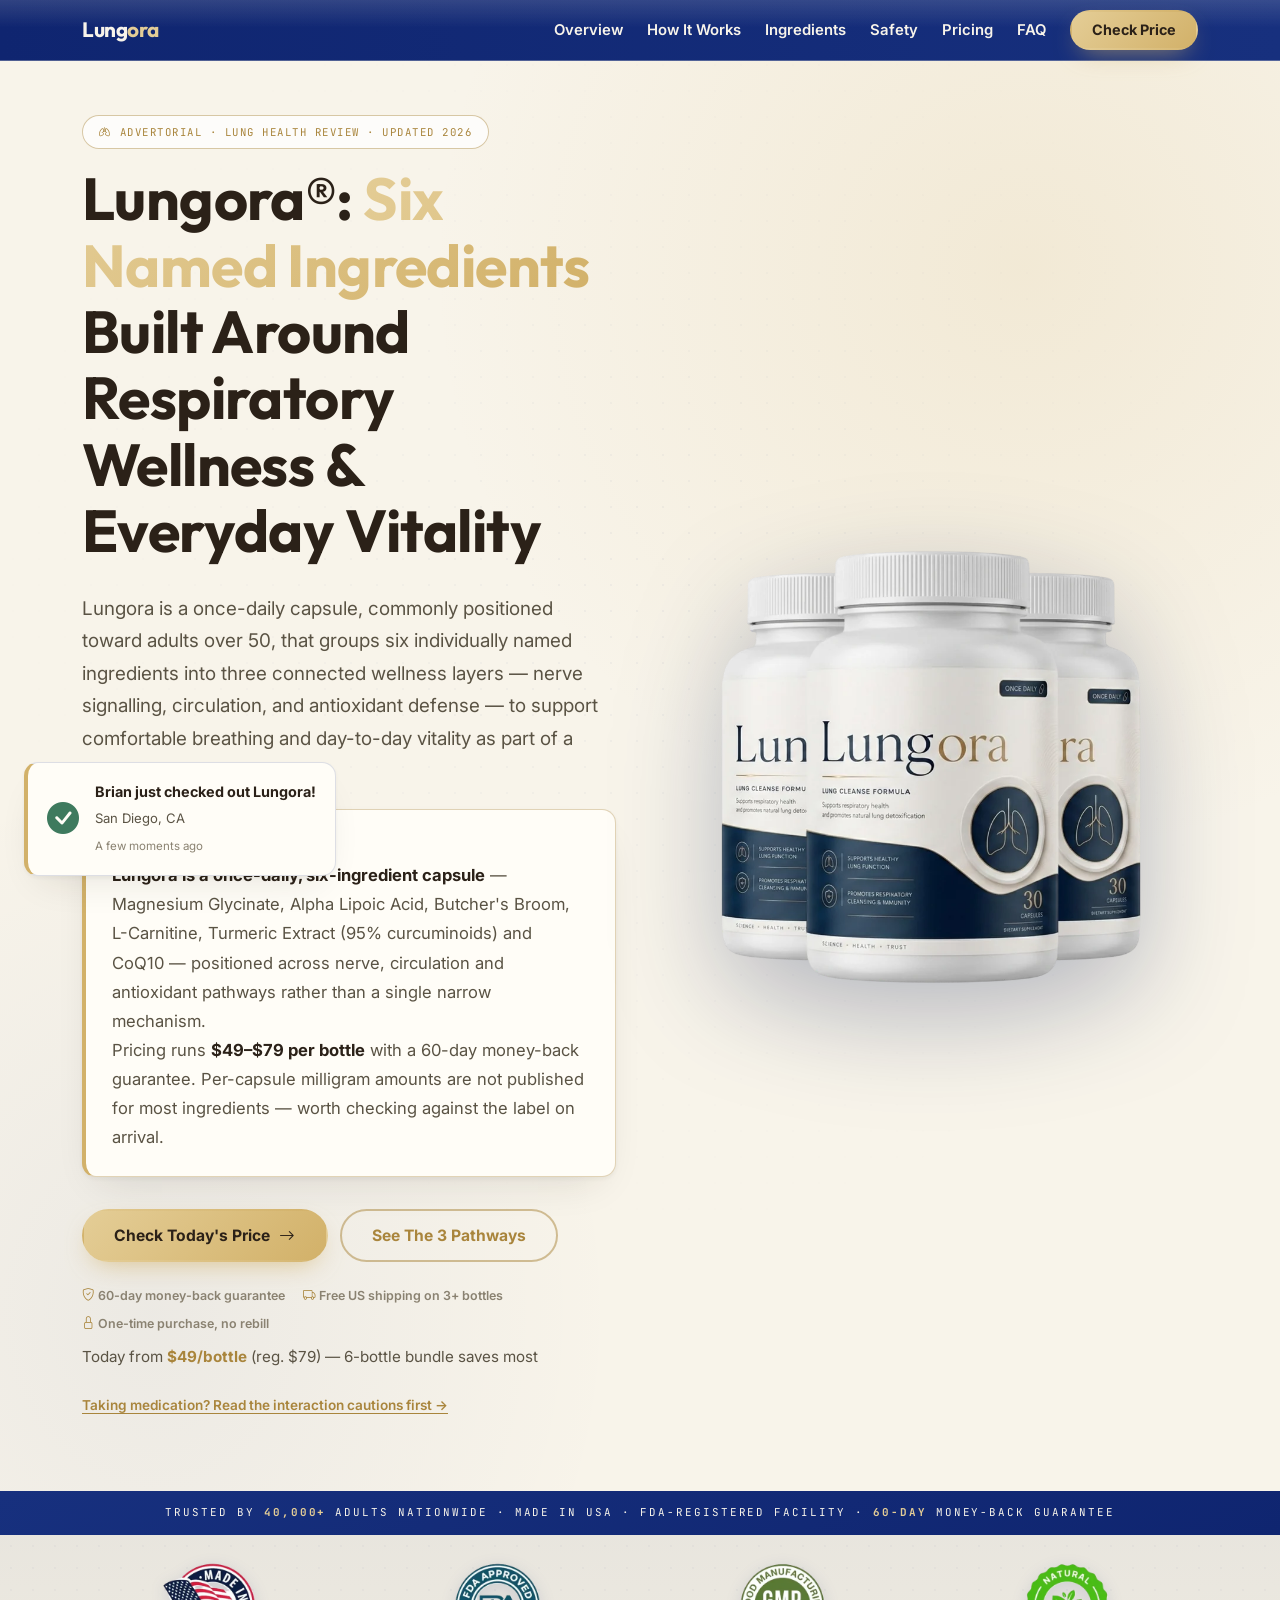
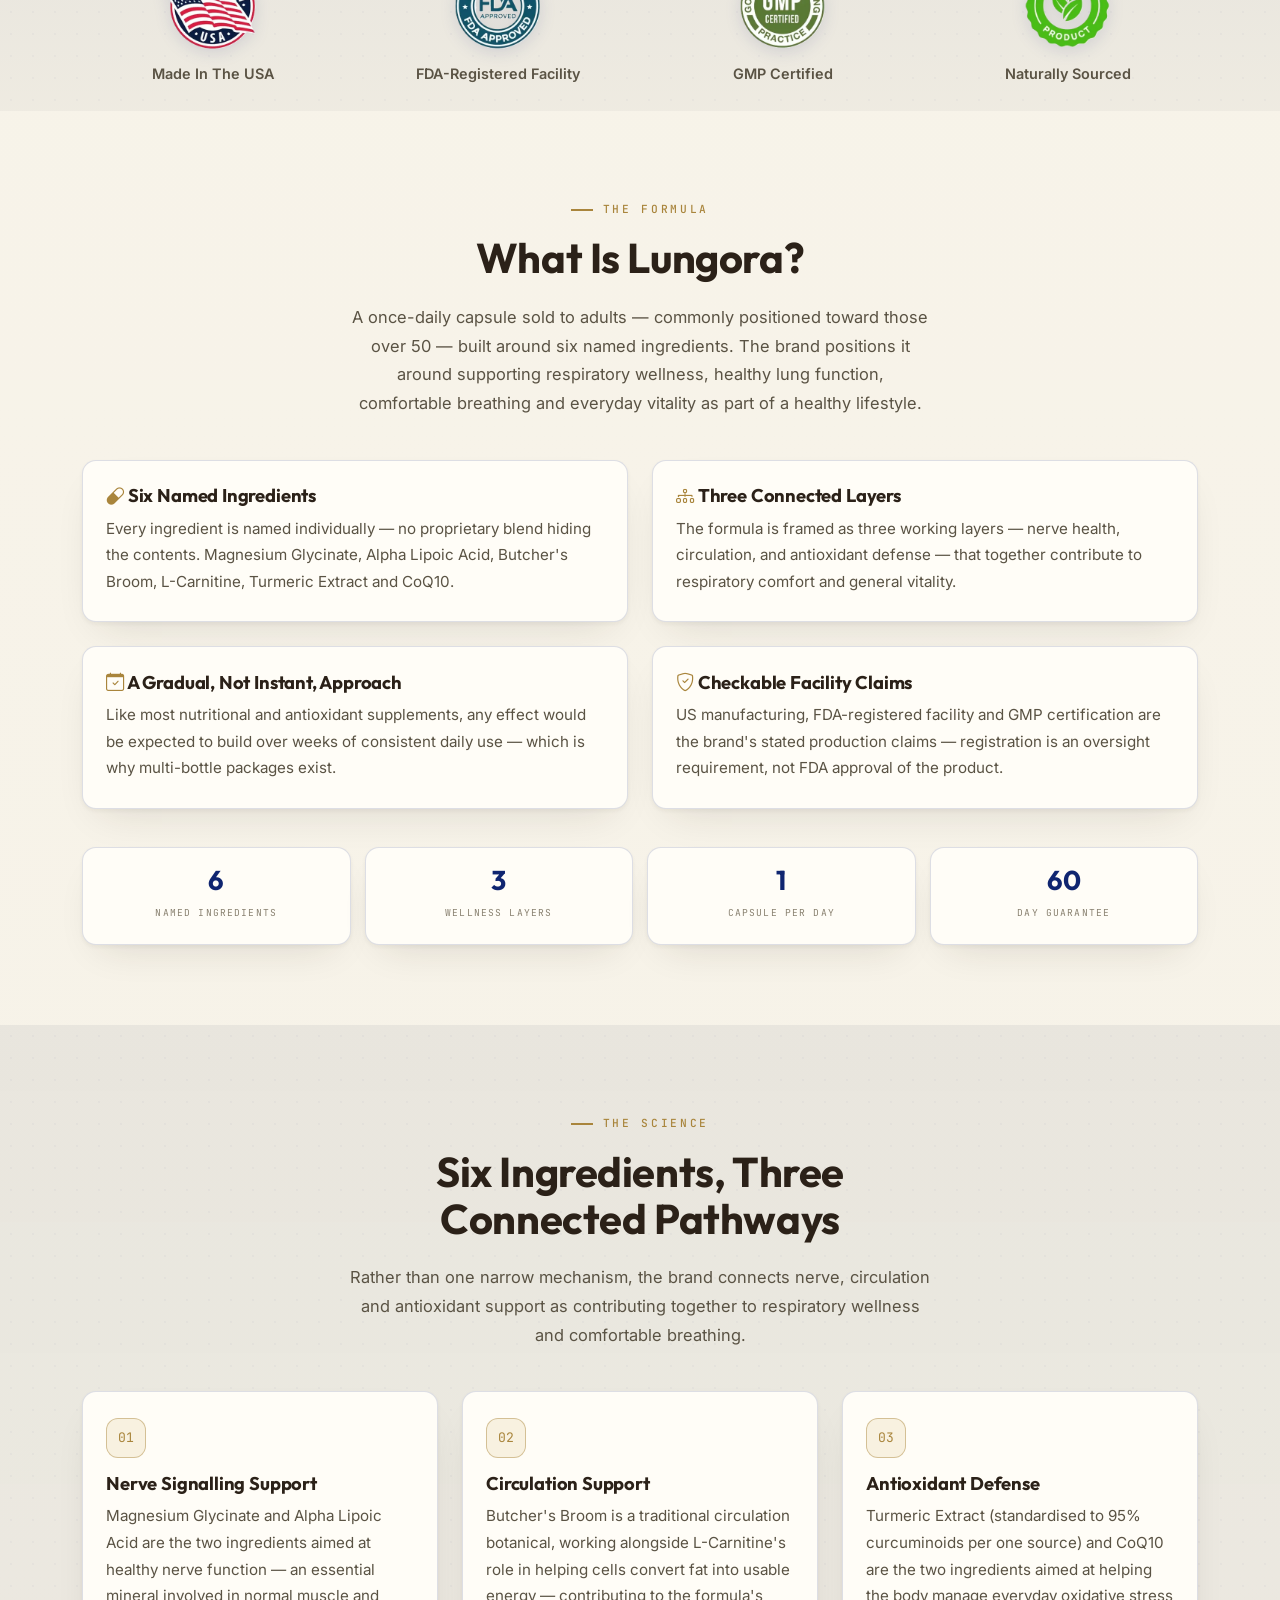
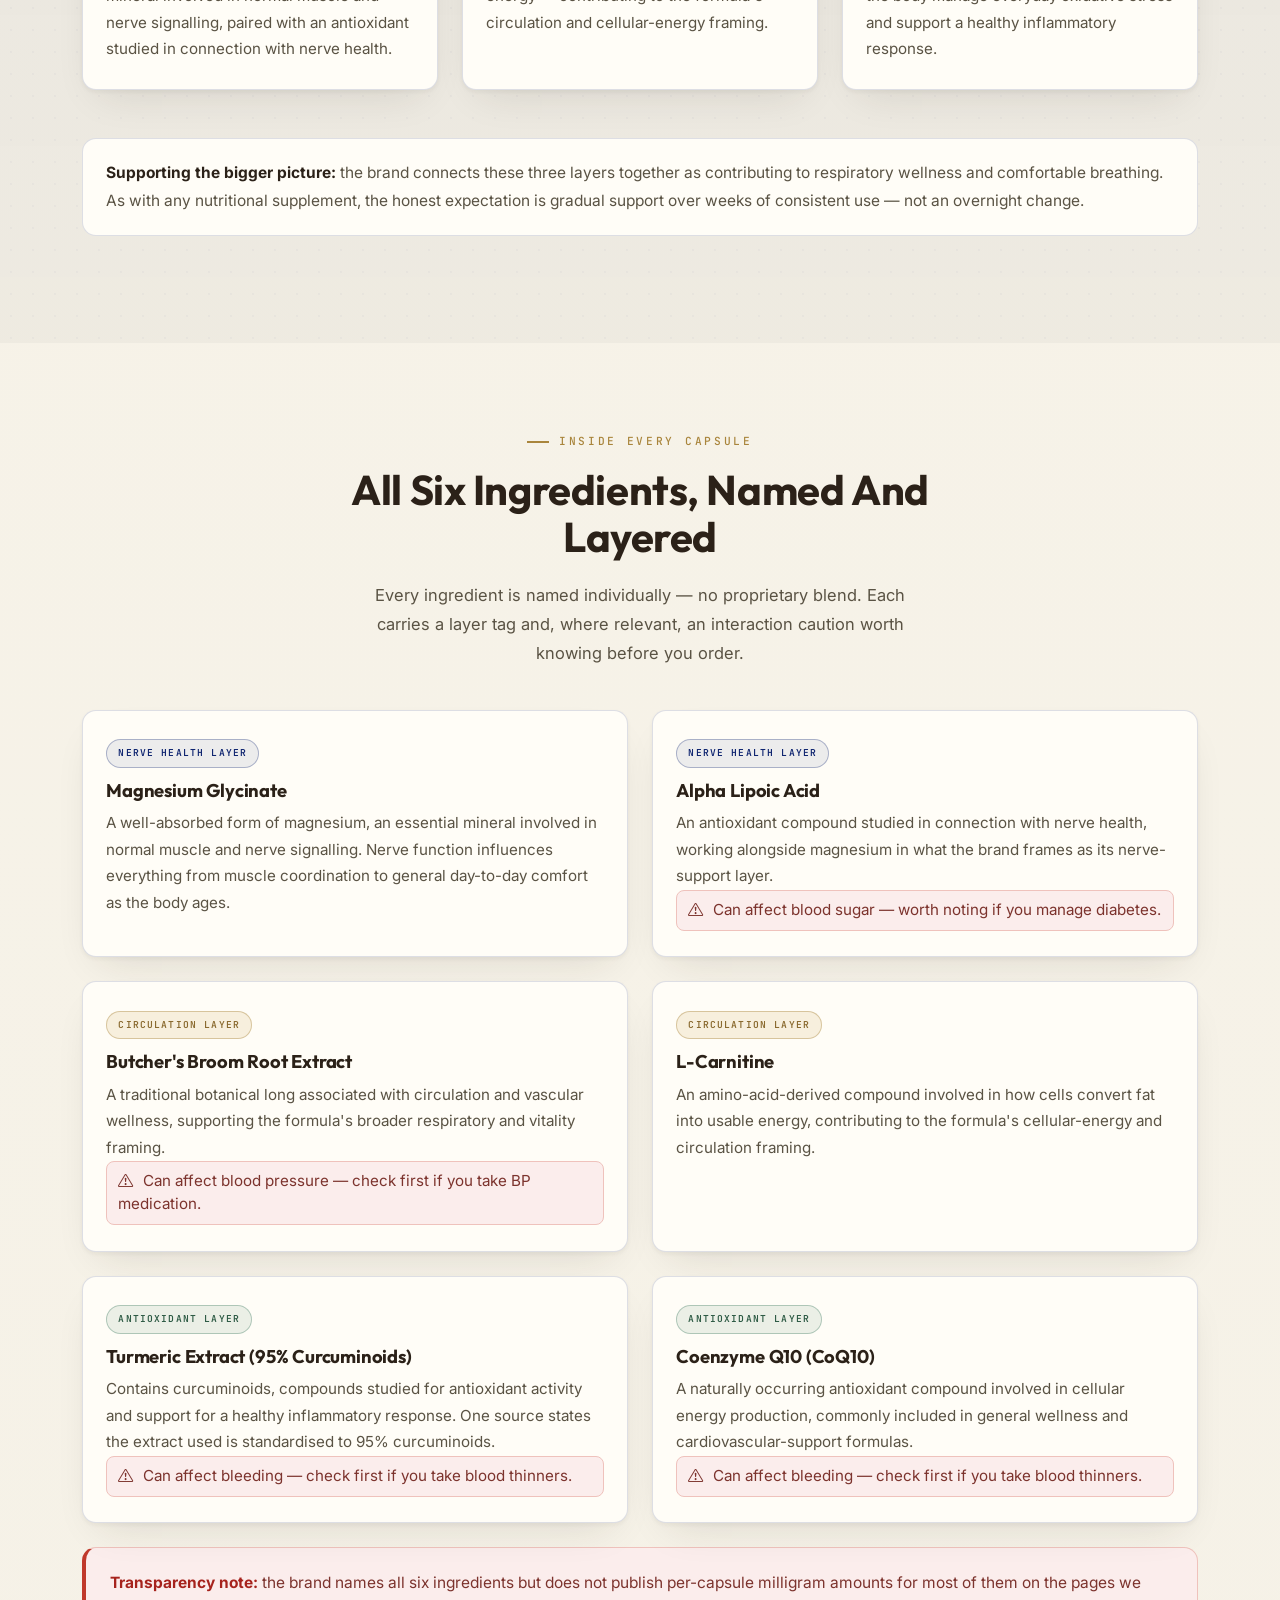
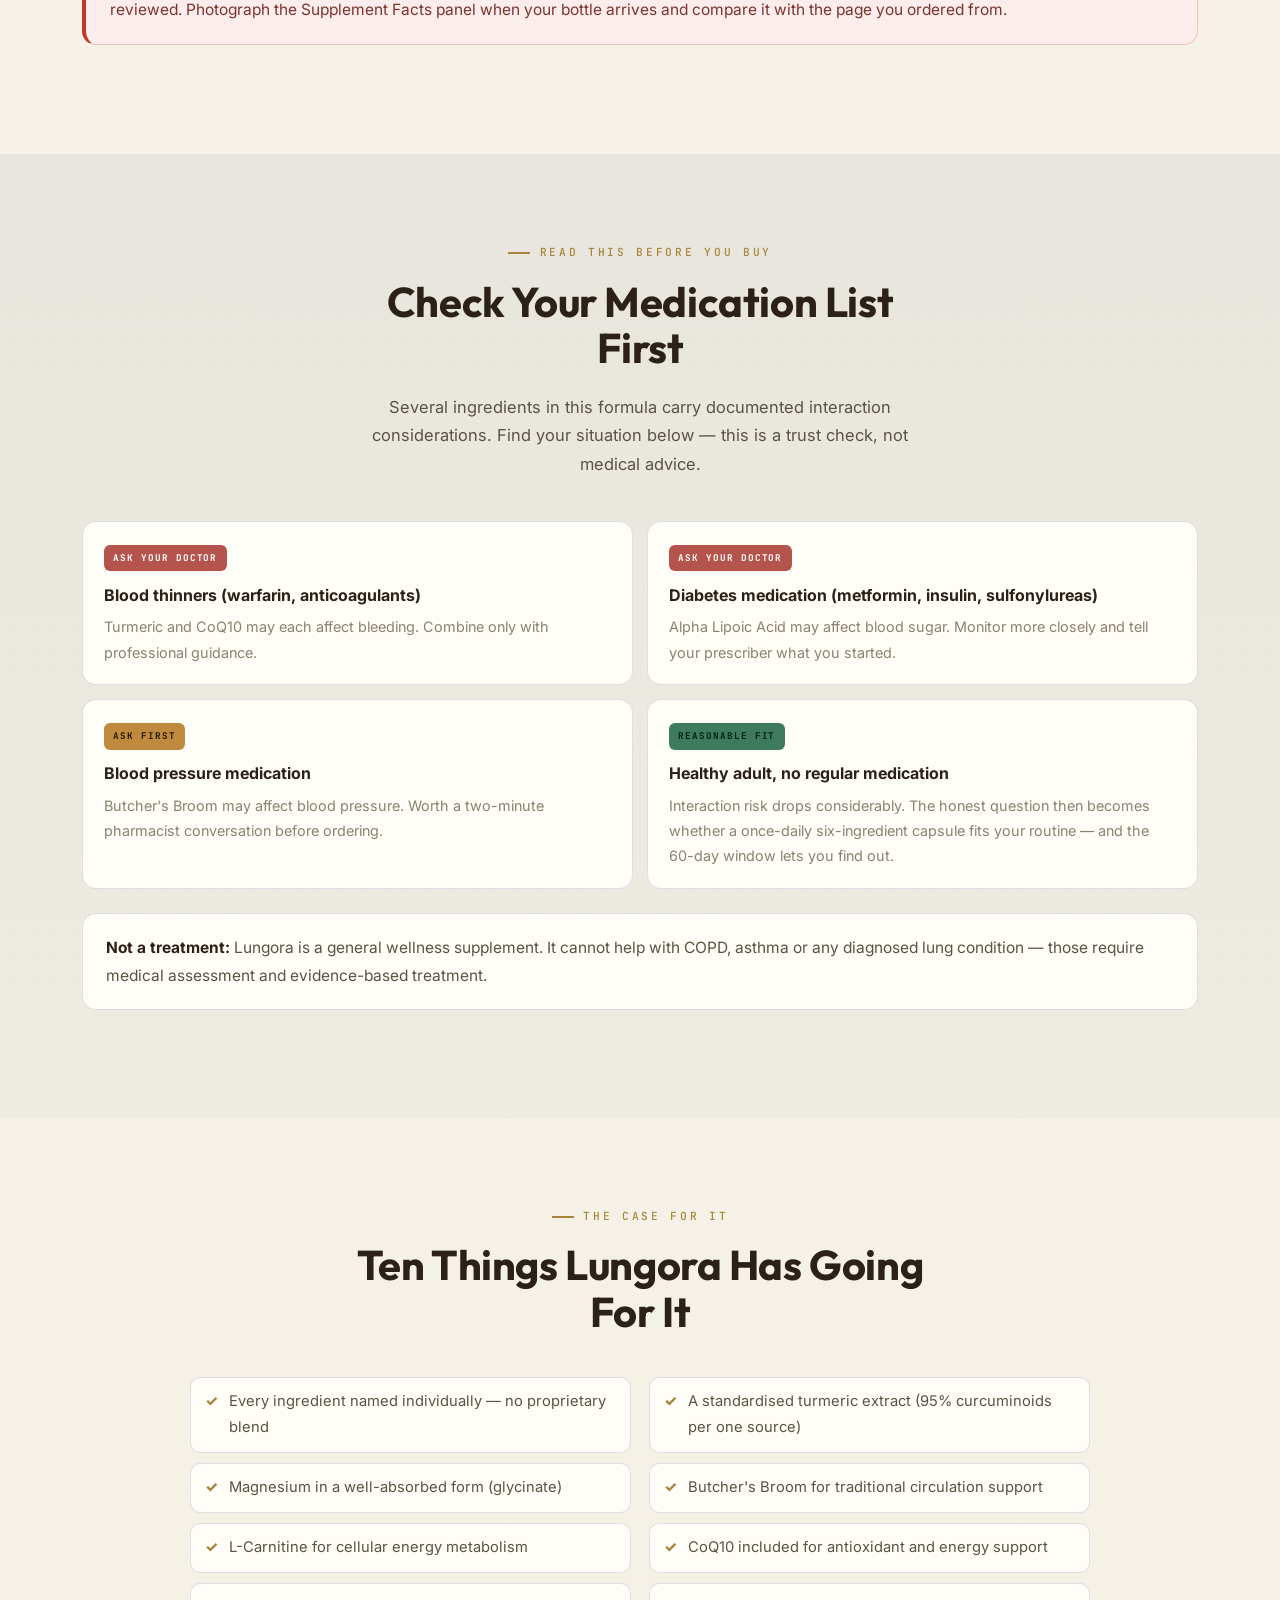
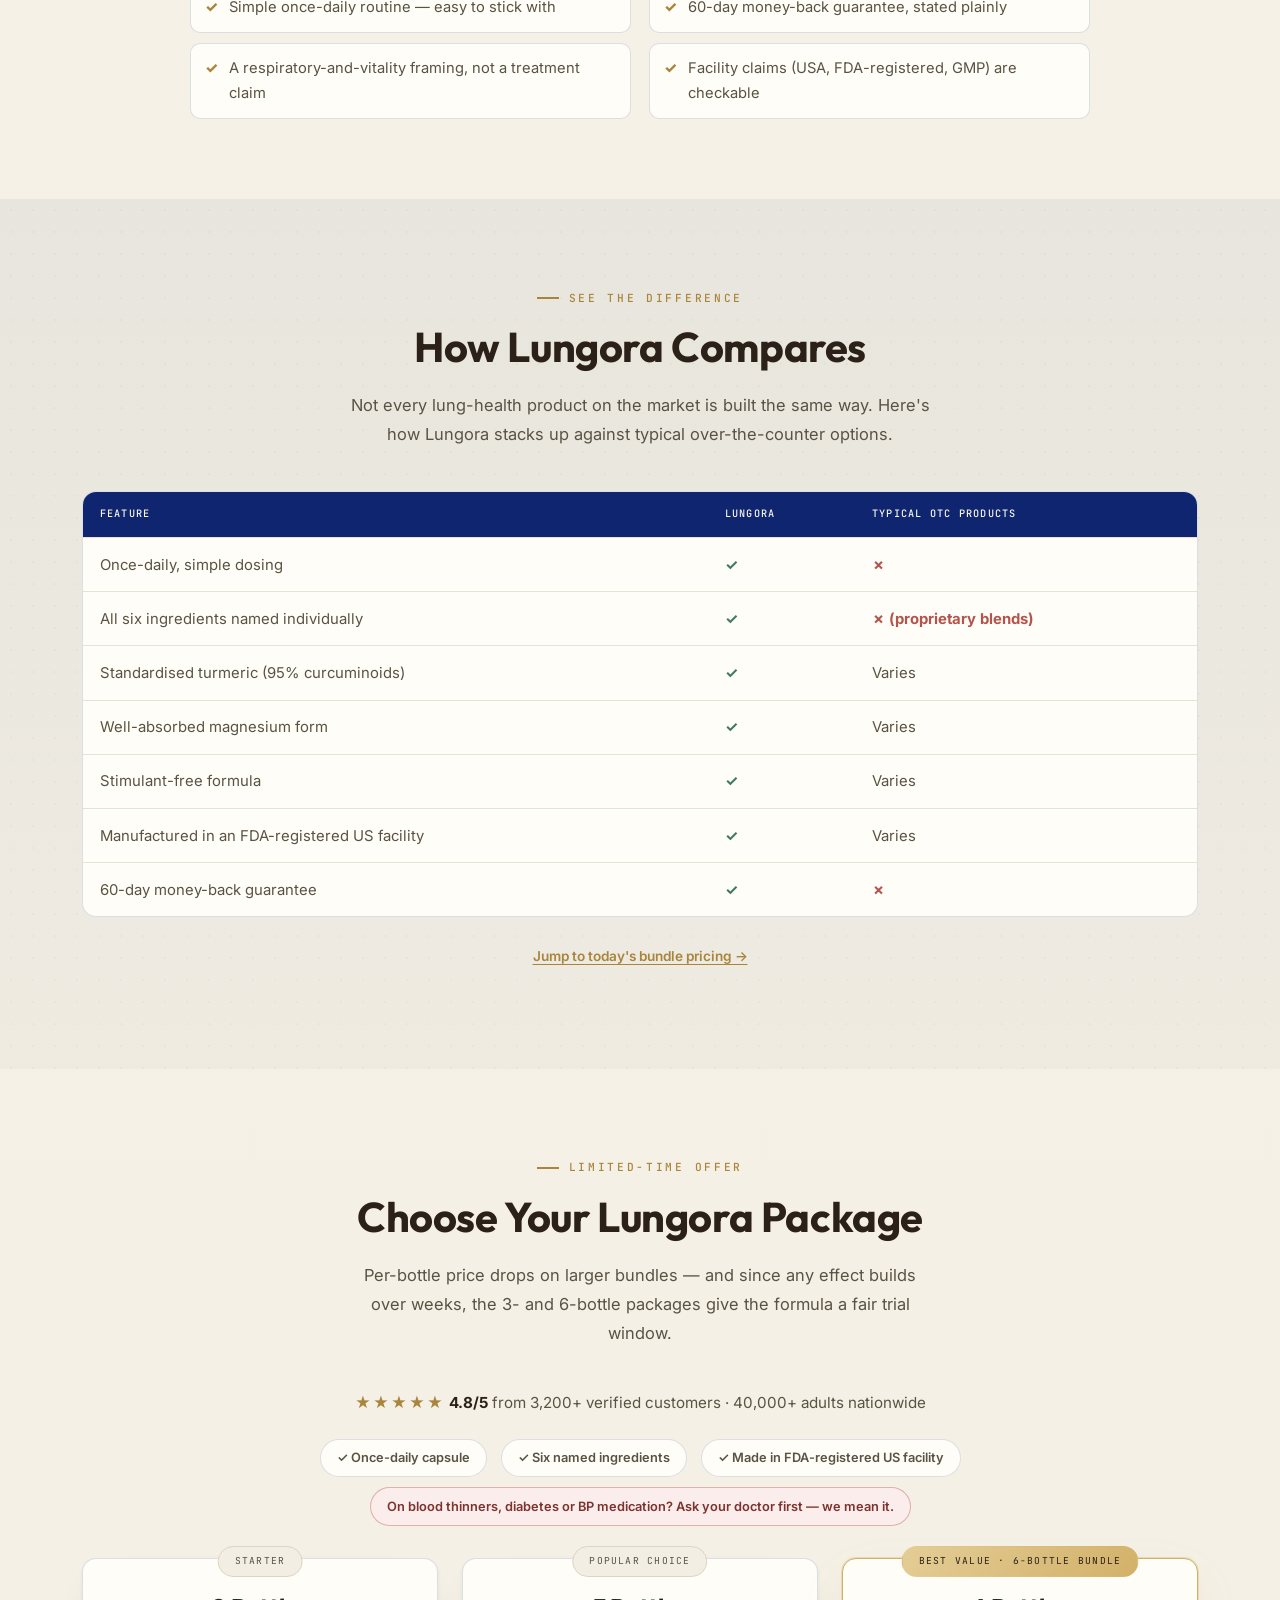
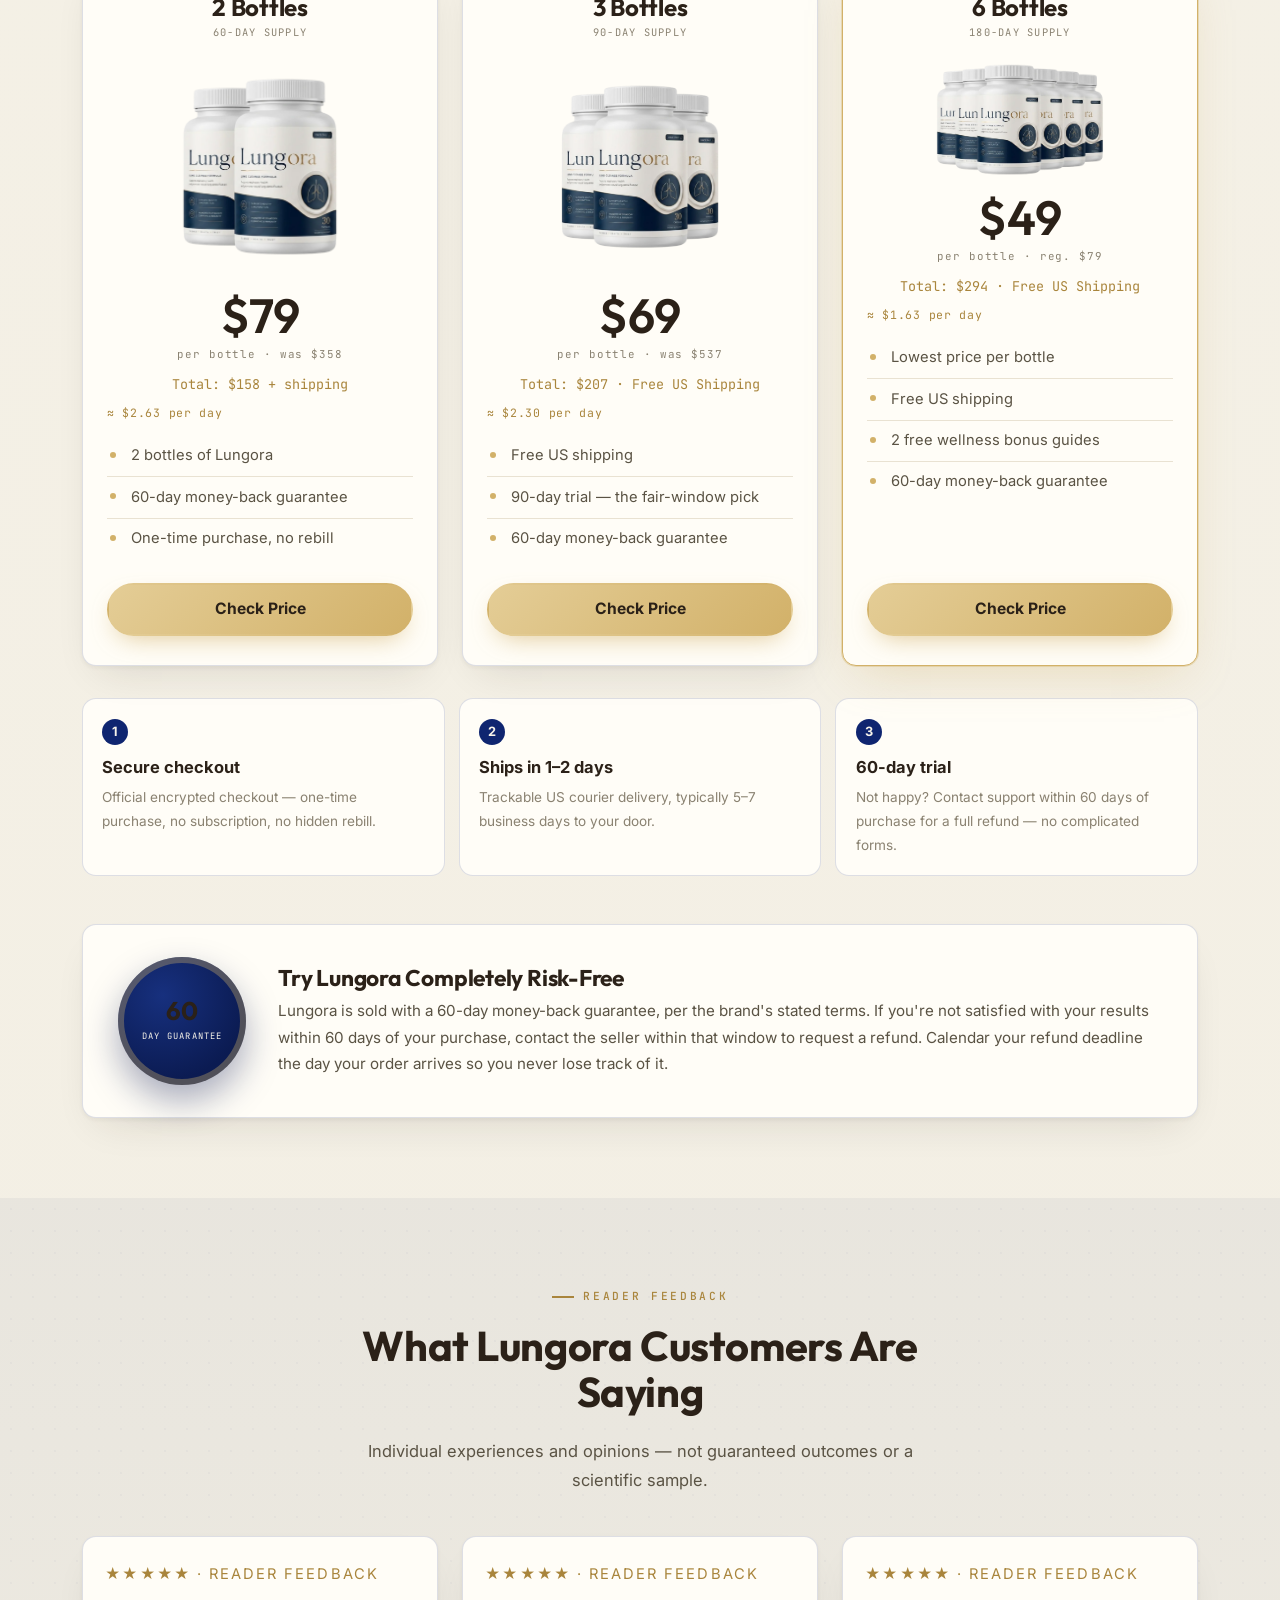
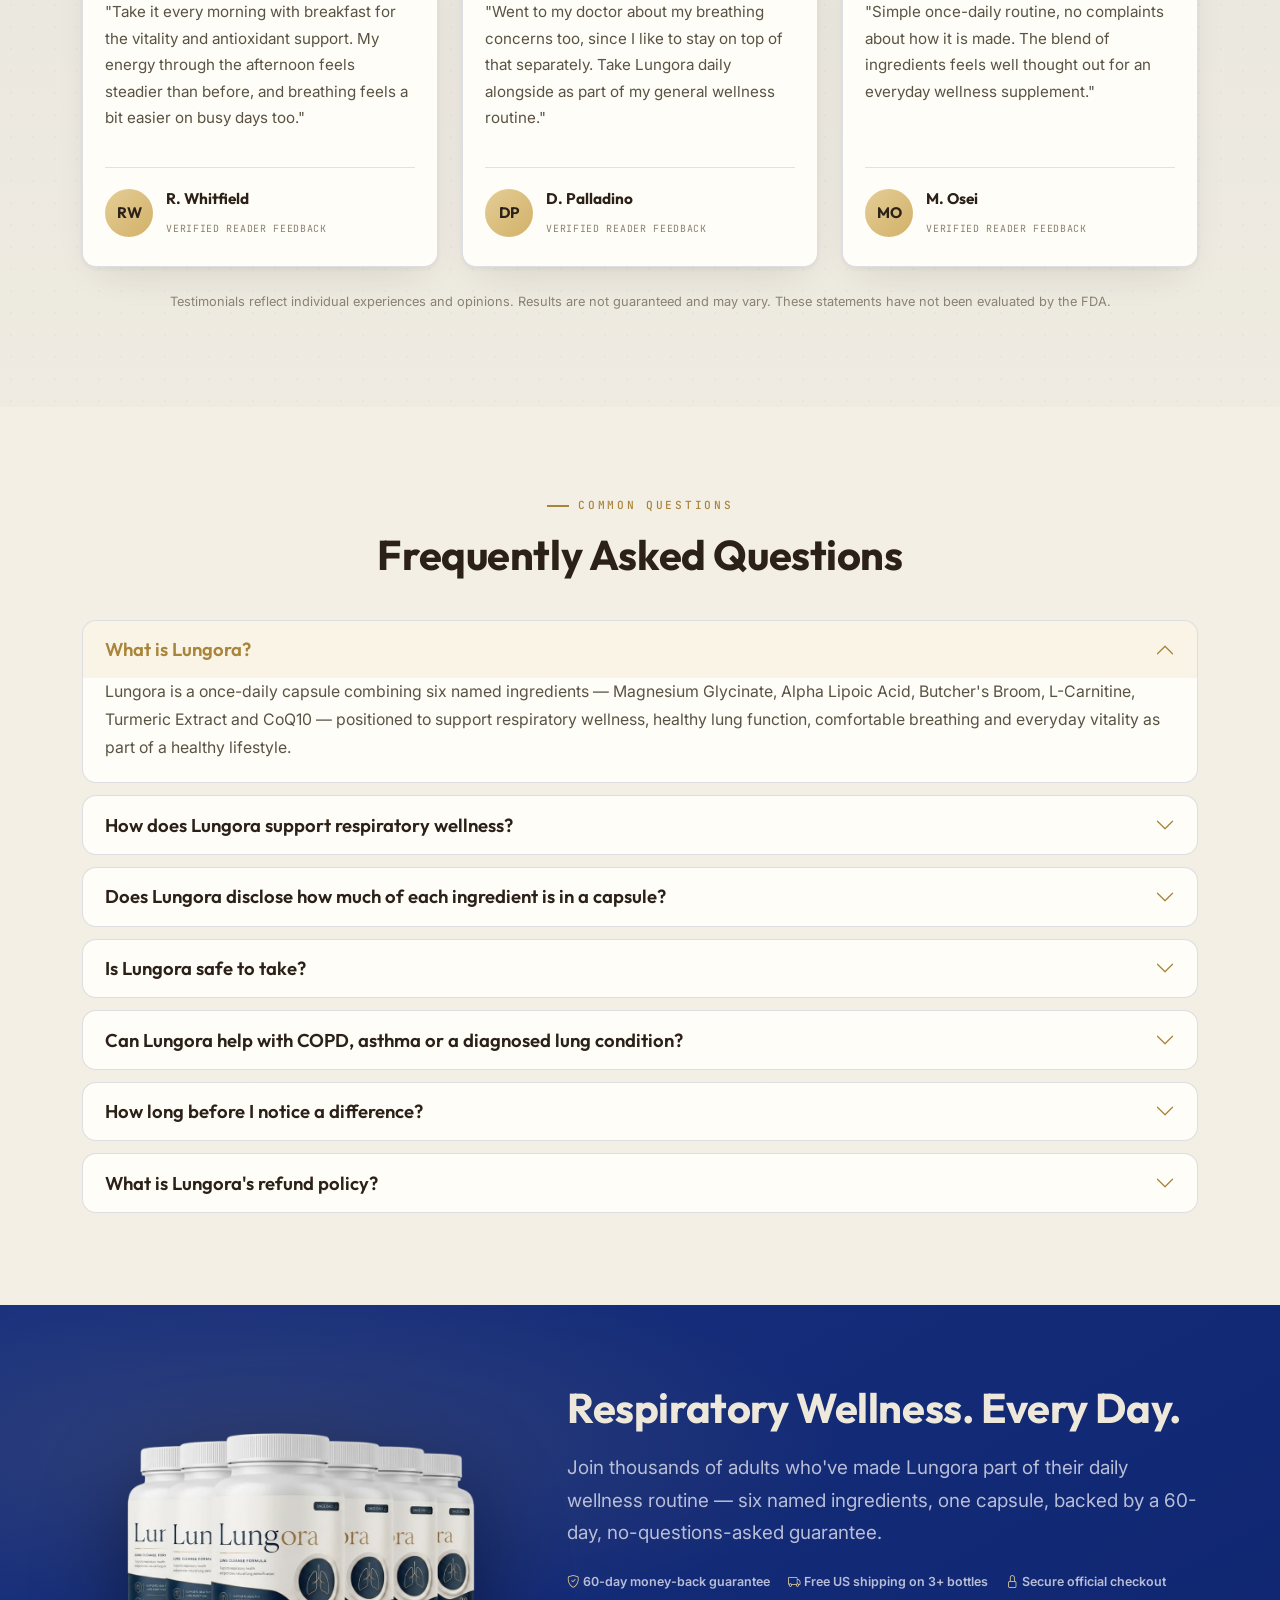
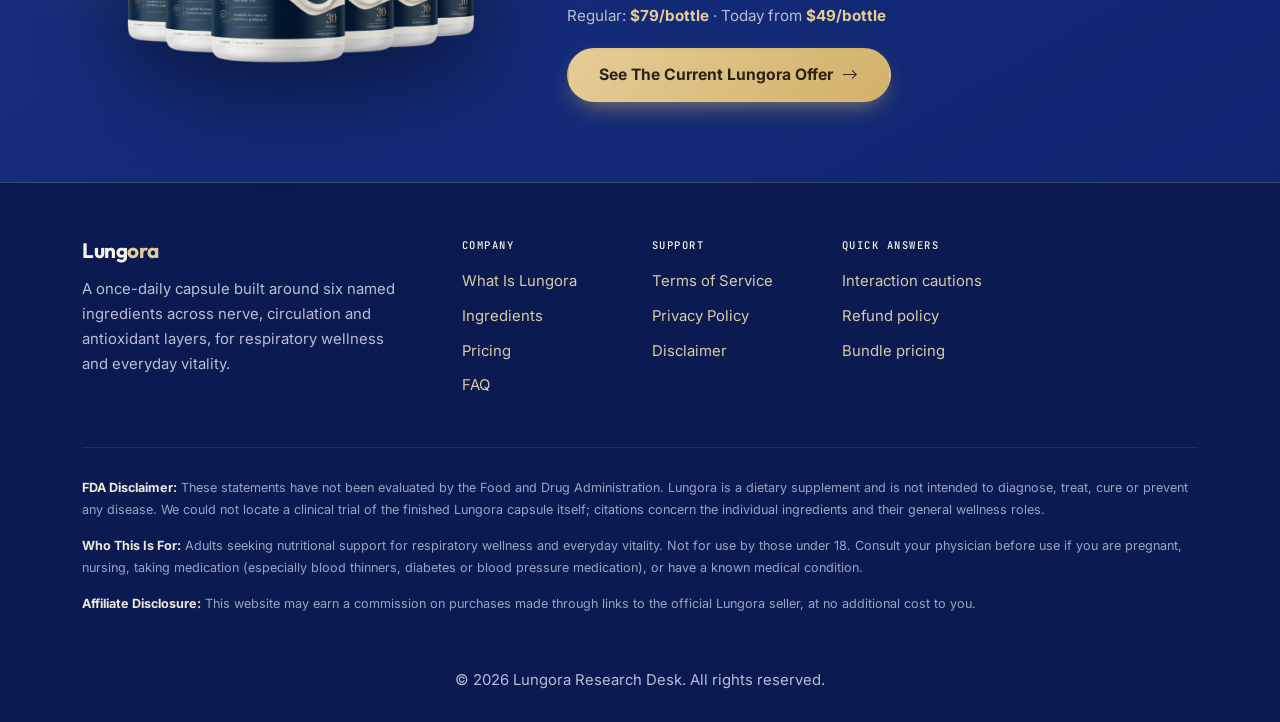
==== commit 117570e5: "Update index.html" ====
--- a/index.html
+++ b/index.html
@@ -43,11 +43,47 @@
   "@context": "https://schema.org",
   "@graph": [
     {
+      "@type": "WebSite",
+      "@id": "https://us-lungoraa.com/#website",
+      "url": "https://us-lungoraa.com/",
+      "name": "Lungora Review",
+      "publisher": {"@id": "https://us-lungoraa.com/#organization"}
+    },
+    {
+      "@type": "Organization",
+      "@id": "https://us-lungoraa.com/#organization",
+      "name": "Lungora Research Desk",
+      "url": "https://us-lungoraa.com/",
+      "logo": {
+        "@type": "ImageObject",
+        "url": "https://us-lungoraa.com/images/logo.png"
+      },
+      "description": "Independent editorial review desk covering respiratory wellness supplements.",
+      "sameAs": [],
+      "contactPoint": {
+        "@type": "ContactPoint",
+        "contactType": "customer support",
+        "email": "support@us-lungoraa.com"
+      }
+    },
+    {
+      "@type": "WebPage",
+      "@id": "https://us-lungoraa.com/#webpage",
+      "url": "https://us-lungoraa.com/",
+      "name": "Lungora Review 2026: Ingredients, Side Effects & Pricing",
+      "description": "Independent 2026 review of Lungora: 6 respiratory ingredients, drug interaction cautions, and current pricing.",
+      "isPartOf": {"@id": "https://us-lungoraa.com/#website"},
+      "about": {"@id": "https://us-lungoraa.com/#product"},
+      "datePublished": "2026-01-15",
+      "dateModified": "2026-09-22"
+    },
+    {
       "@type": "Product",
       "@id": "https://us-lungoraa.com/#product",
       "name": "Lungora",
+      "sku": "LUNGORA-6ING-2026",
       "image": "https://us-lungoraa.com/images/lungora-bottle.png",
-      "description": "Once-daily capsule with six named ingredients (Magnesium Glycinate, Alpha Lipoic Acid, Butcher's Broom, L-Carnitine, Turmeric, CoQ10) across nerve, circulation and antioxidant pathways.",
+      "description": "Once-daily capsule with six named ingredients across nerve, circulation and antioxidant pathways.",
       "brand": {"@type": "Brand", "name": "Lungora"},
       "offers": {
         "@type": "AggregateOffer",
@@ -61,31 +97,26 @@
         "@type": "AggregateRating",
         "ratingValue": "4.8",
         "reviewCount": "3200",
-        "bestRating": "5",
-        "worstRating": "1"
-      },
-      "review": {
-        "@type": "Review",
-        "author": {"@type": "Organization", "name": "Lungora Research Desk"},
-        "datePublished": "2026-09-22",
-        "reviewBody": "An independent analysis of Lungora's respiratory formula, noting strong transparency on ingredient naming but highlighting necessary interaction cautions for users on blood thinners or diabetes medication.",
-        "reviewRating": {"@type": "Rating", "ratingValue": "4.8", "bestRating": "5"}
+        "bestRating": "5"
       }
     },
     {
       "@type": "Article",
       "@id": "https://us-lungoraa.com/#article",
       "headline": "Lungora Review 2026: Ingredients, Side Effects & Pricing",
-      "description": "Independent review of Lungora respiratory supplement, covering mechanism, safety, and value.",
-      "author": {"@type": "Organization", "name": "Lungora Research Desk"},
-      "publisher": {
-        "@type": "Organization",
-        "name": "Lungora Review",
-        "logo": {"@type": "ImageObject", "url": "https://us-lungoraa.com/logo.png"}
-      },
+      "description": "Independent review of Lungora respiratory supplement covering mechanism, safety, and value.",
+      "image": "https://us-lungoraa.com/images/lungora-bottle.png",
+      "author": {"@id": "https://us-lungoraa.com/#organization"},
+      "publisher": {"@id": "https://us-lungoraa.com/#organization"},
       "datePublished": "2026-01-15",
       "dateModified": "2026-09-22",
-      "mainEntityOfPage": {"@type": "WebPage", "@id": "https://us-lungoraa.com/"}
+      "mainEntityOfPage": {"@id": "https://us-lungoraa.com/#webpage"},
+      "wordCount": 1726,
+      "articleSection": "Supplement Review",
+      "speakable": {
+        "@type": "SpeakableSpecification",
+        "cssSelector": ["h1", ".lg-answer", ".lg-lede"]
+      }
     },
     {
       "@type": "FAQPage",
@@ -93,22 +124,38 @@
         {
           "@type": "Question",
           "name": "What is Lungora and how does it work?",
-          "acceptedAnswer": {"@type": "Answer", "text": "Lungora is a once-daily respiratory wellness capsule containing 6 named ingredients: Magnesium Glycinate, Alpha Lipoic Acid, Butcher's Broom, L-Carnitine, Turmeric (95% curcuminoids), and CoQ10. It works across three pathways: nerve signaling, circulation, and antioxidant defense to support everyday vitality and lung comfort."}
+          "text": "What is Lungora and how does it work?",
+          "acceptedAnswer": {
+            "@type": "Answer",
+            "text": "Lungora is a once-daily respiratory wellness capsule containing 6 named ingredients: Magnesium Glycinate, Alpha Lipoic Acid, Butcher's Broom, L-Carnitine, Turmeric (95% curcuminoids), and CoQ10. It works across three pathways: nerve signaling, circulation, and antioxidant defense."
+          }
         },
         {
           "@type": "Question",
-          "name": "Are there any drug interactions with Lungora?",
-          "acceptedAnswer": {"@type": "Answer", "text": "Yes, caution is advised. Turmeric and CoQ10 may affect bleeding (consult a doctor if on blood thinners). Alpha Lipoic Acid may affect blood sugar (caution with diabetes medication). Butcher's Broom may affect blood pressure. Always consult a physician before starting if you take prescription medications."}
+          "name": "Are there drug interactions with Lungora?",
+          "text": "Are there drug interactions with Lungora?",
+          "acceptedAnswer": {
+            "@type": "Answer",
+            "text": "Yes. Turmeric and CoQ10 may affect bleeding (blood thinners). Alpha Lipoic Acid may affect blood sugar (diabetes meds). Butcher's Broom may affect blood pressure. Consult a doctor before use."
+          }
         },
         {
           "@type": "Question",
           "name": "How much does Lungora cost?",
-          "acceptedAnswer": {"@type": "Answer", "text": "Lungora pricing ranges from $49 to $79 per bottle depending on the bundle. The 6-bottle bundle offers the lowest per-bottle price ($49/bottle) and includes free US shipping, while the 2-bottle starter package is $79/bottle plus shipping."}
+          "text": "How much does Lungora cost?",
+          "acceptedAnswer": {
+            "@type": "Answer",
+            "text": "Lungora ranges from $49 to $79 per bottle. The 6-bottle bundle is $49/bottle with free US shipping; the 2-bottle starter is $79/bottle plus shipping."
+          }
         },
         {
           "@type": "Question",
           "name": "Does Lungora have a money-back guarantee?",
-          "acceptedAnswer": {"@type": "Answer", "text": "Yes, Lungora is backed by a 60-day money-back guarantee. If you are not satisfied, you can contact the seller within 60 days of your purchase date for a full refund."}
+          "text": "Does Lungora have a money-back guarantee?",
+          "acceptedAnswer": {
+            "@type": "Answer",
+            "text": "Yes. Lungora comes with a 60-day money-back guarantee. Contact the seller within 60 days of purchase for a full refund."
+          }
         }
       ]
     }
@@ -677,4 +724,4 @@
 <script>document.documentElement.classList.add('js');</script>
 <script src="script.js"></script>
 </body>
-</html>+</html>
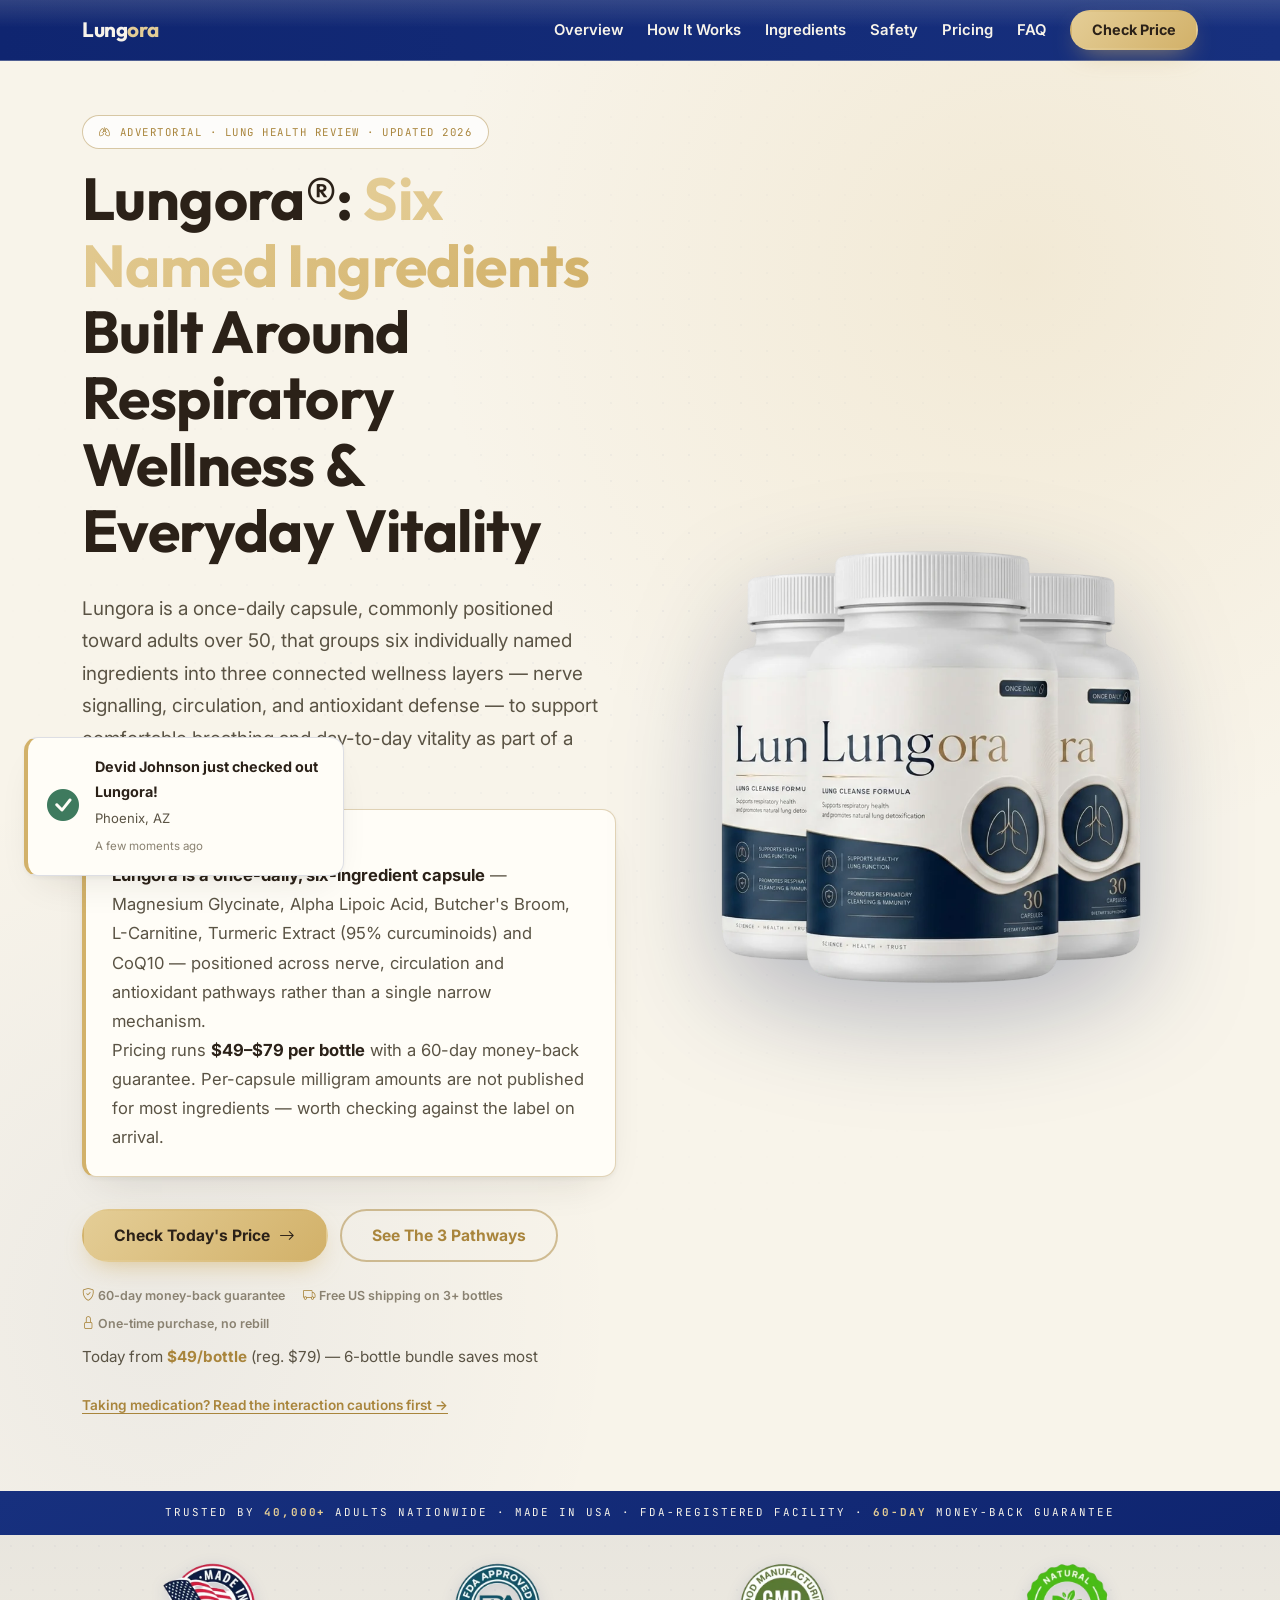
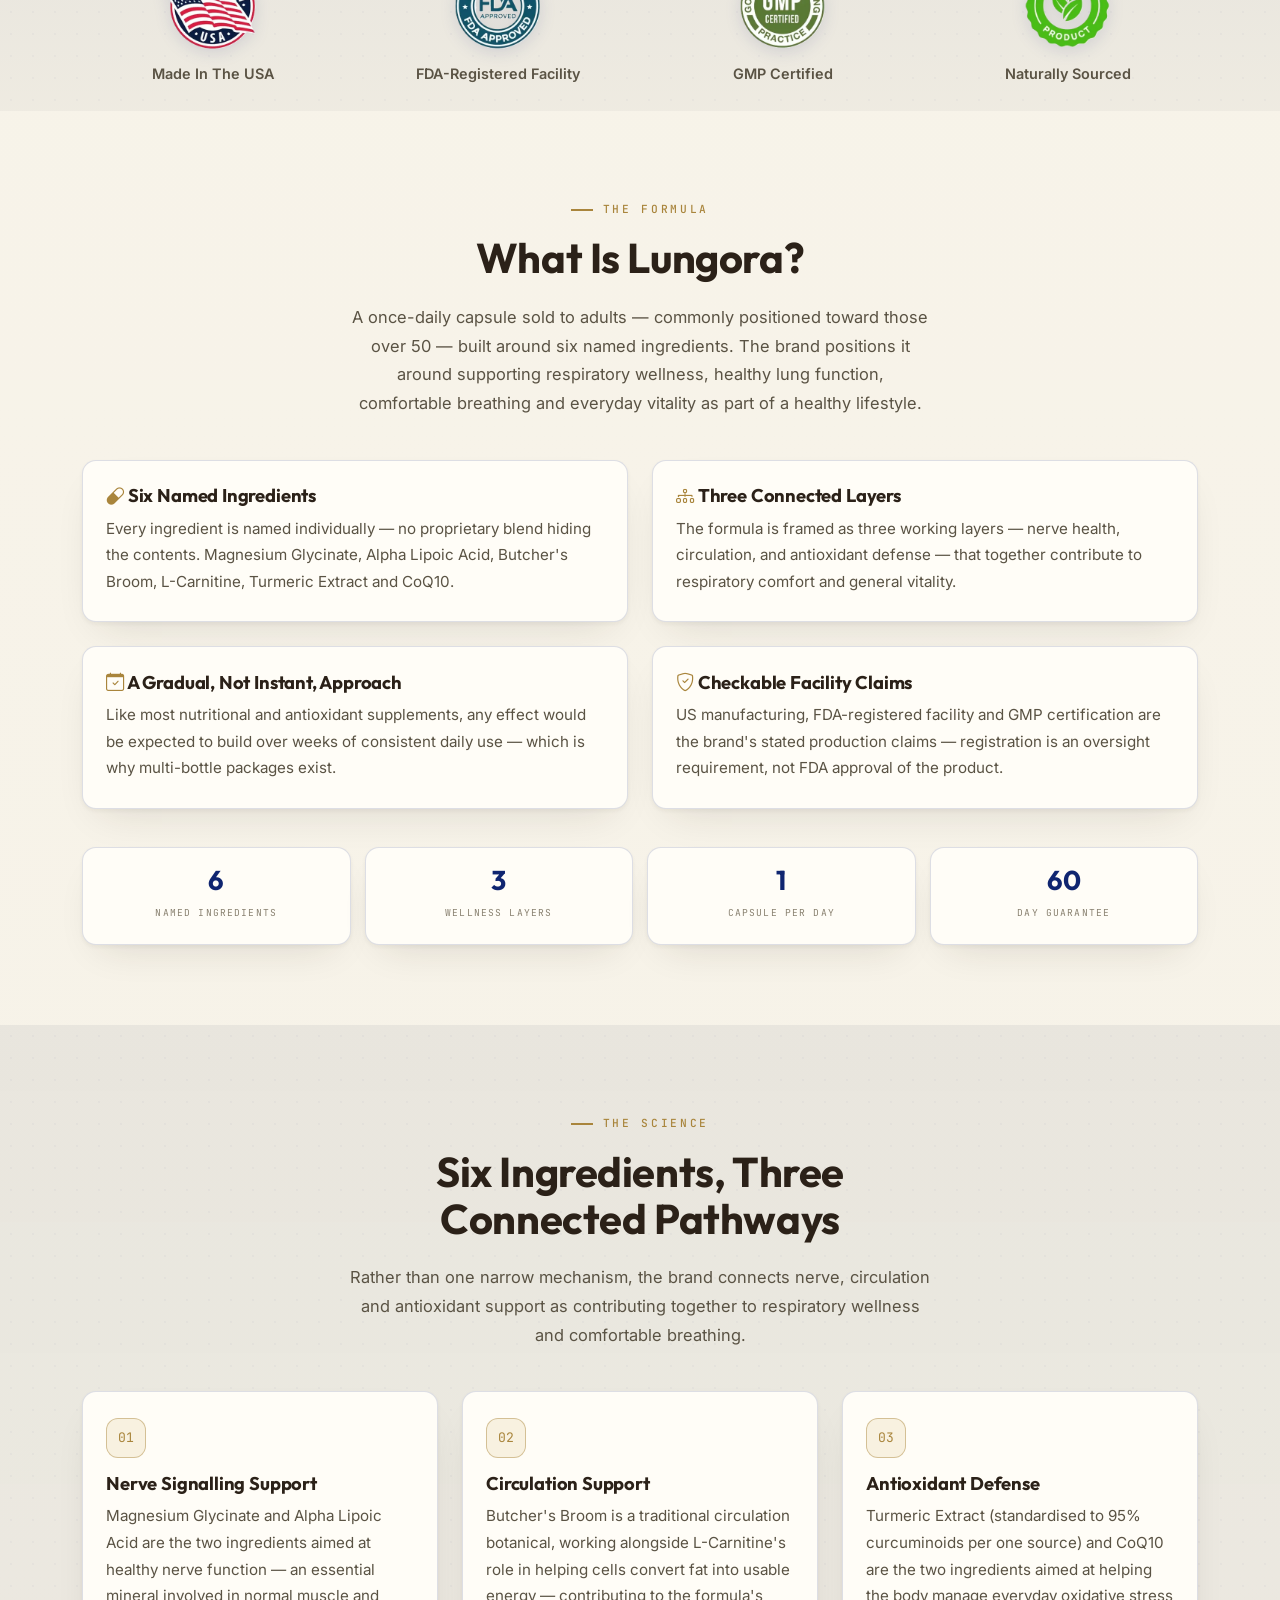
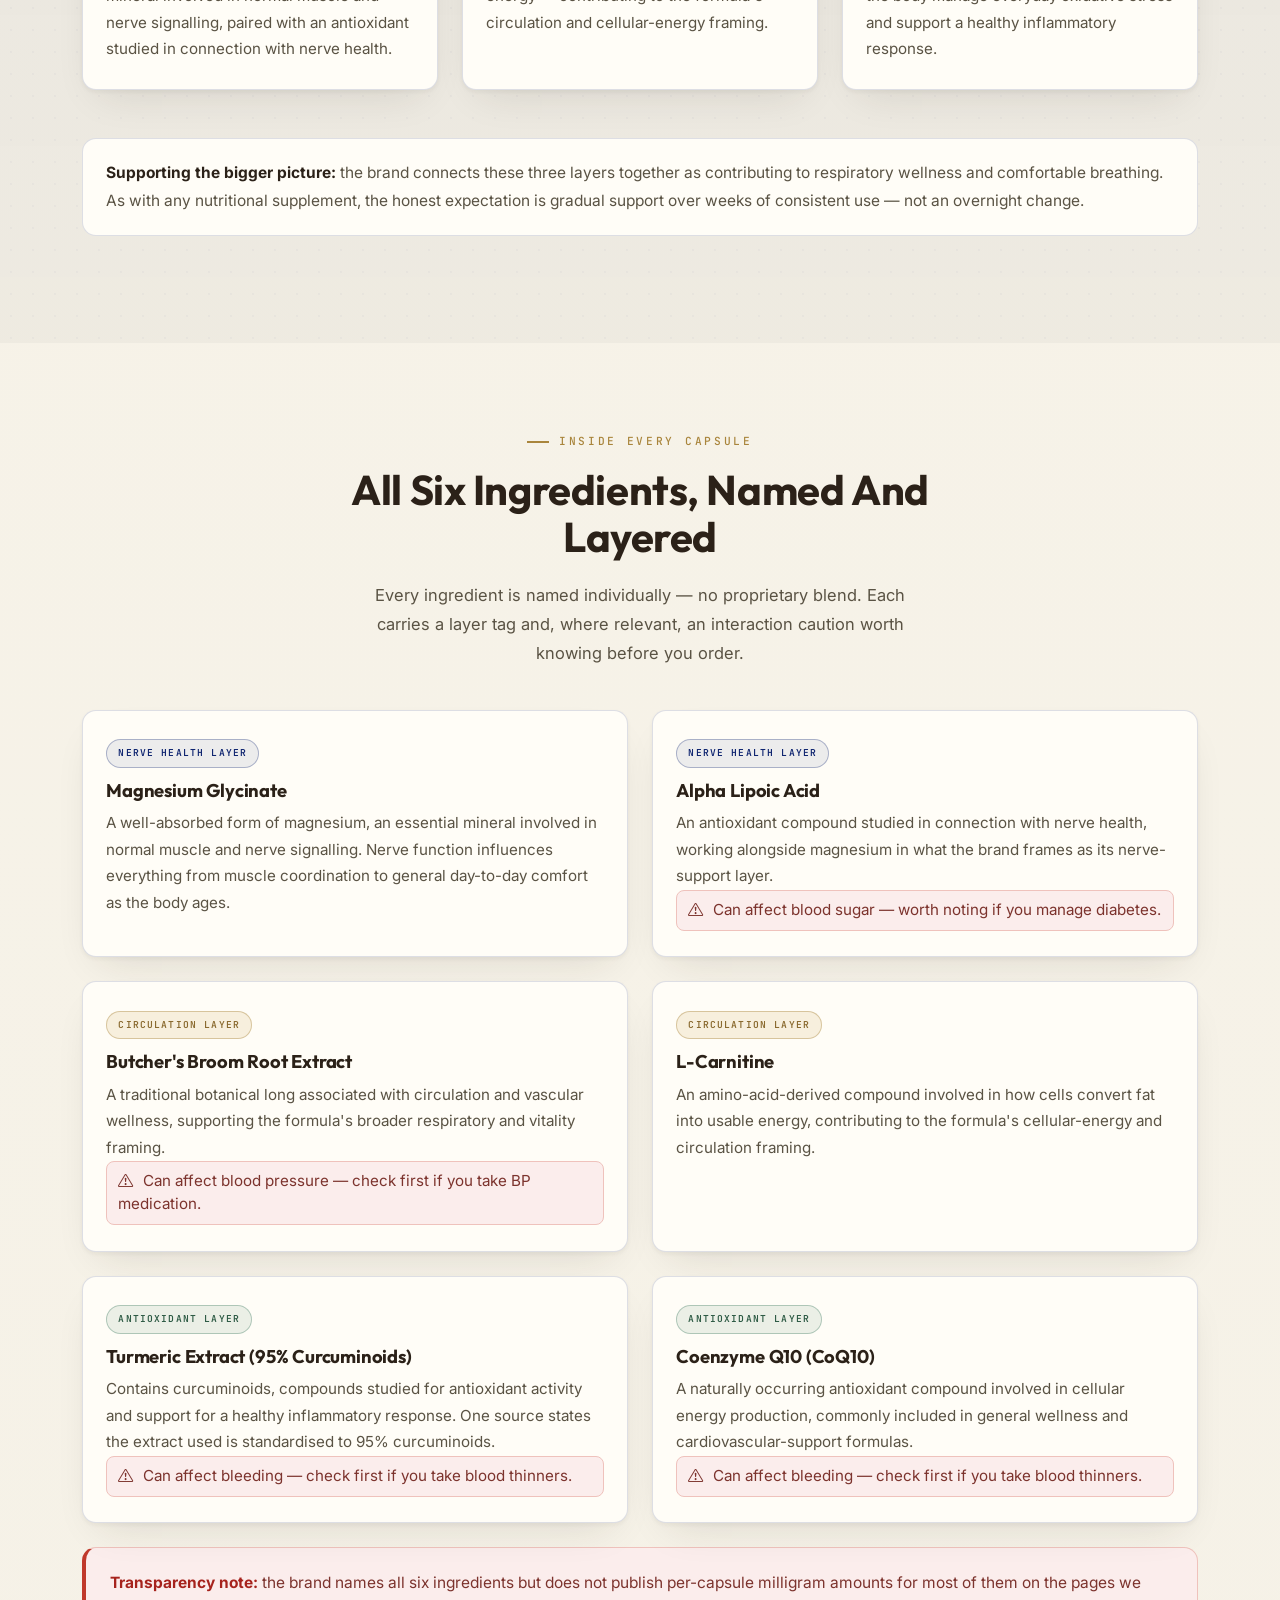
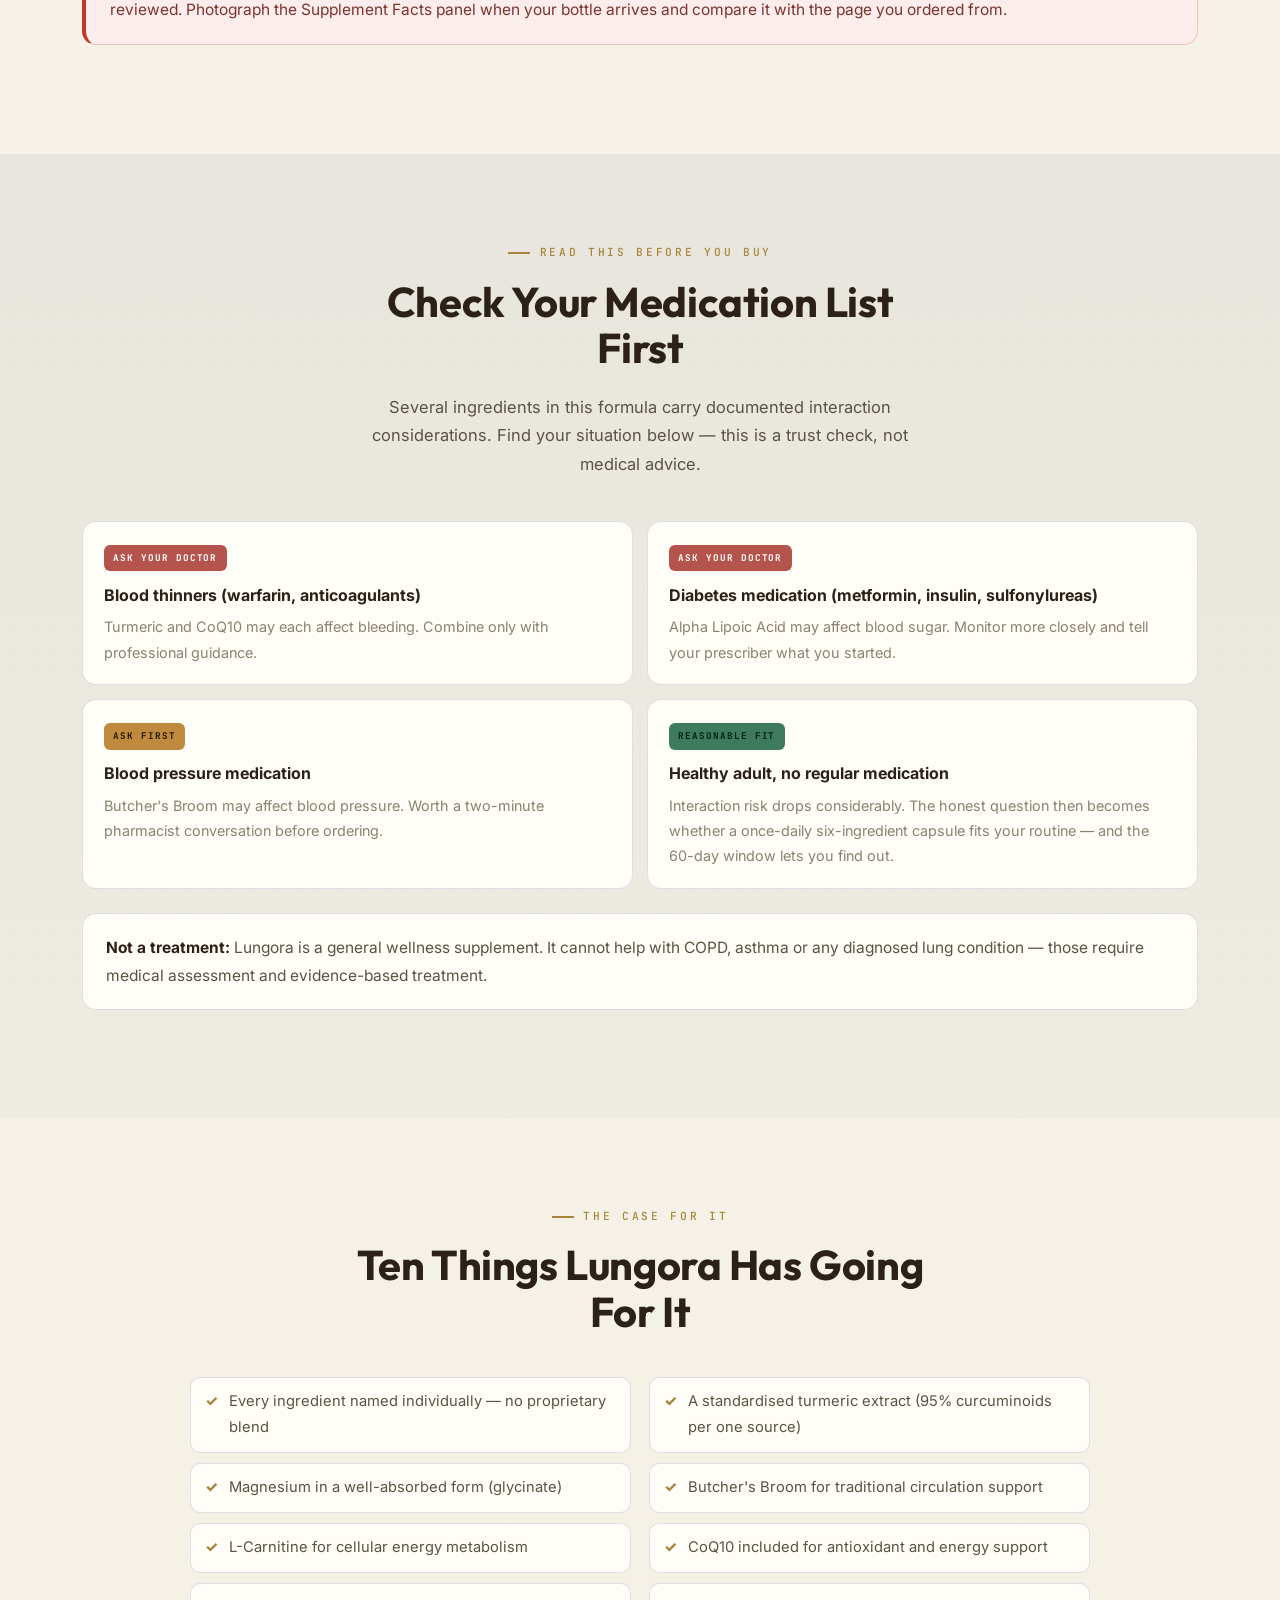
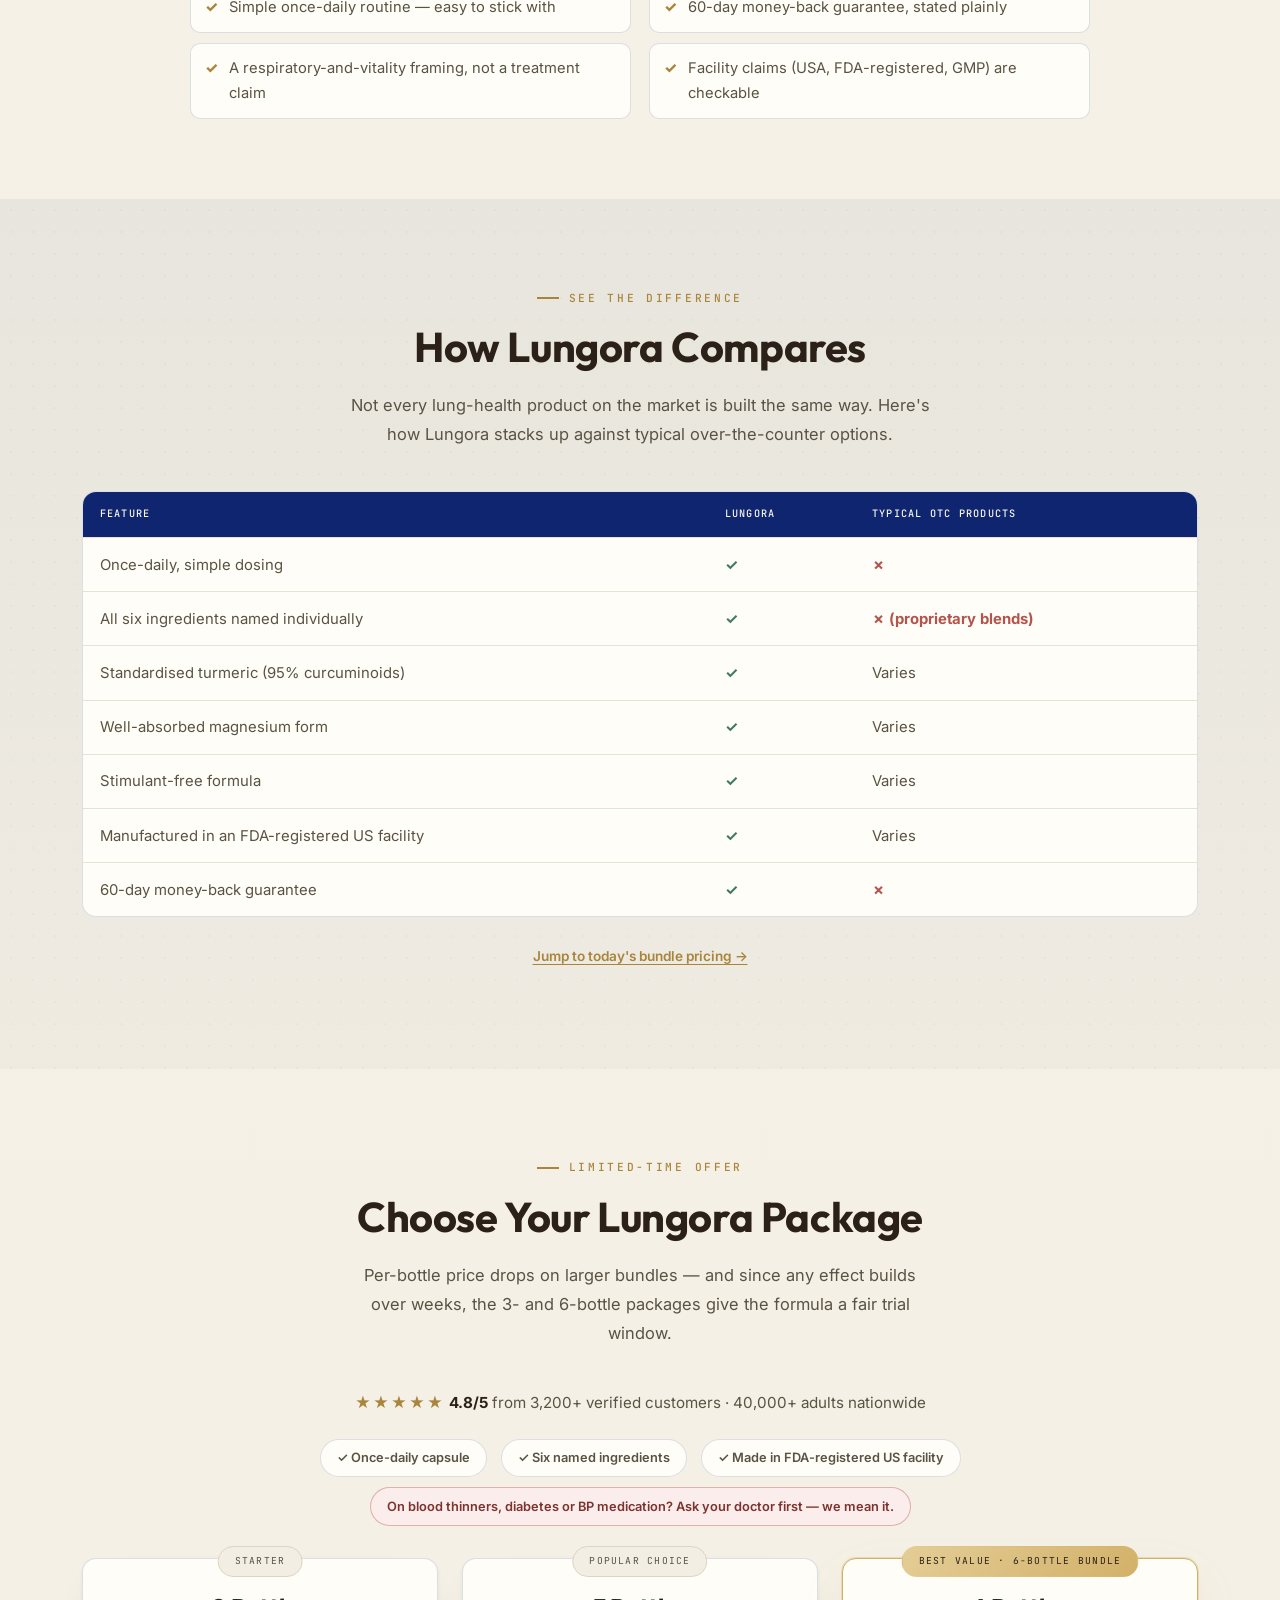
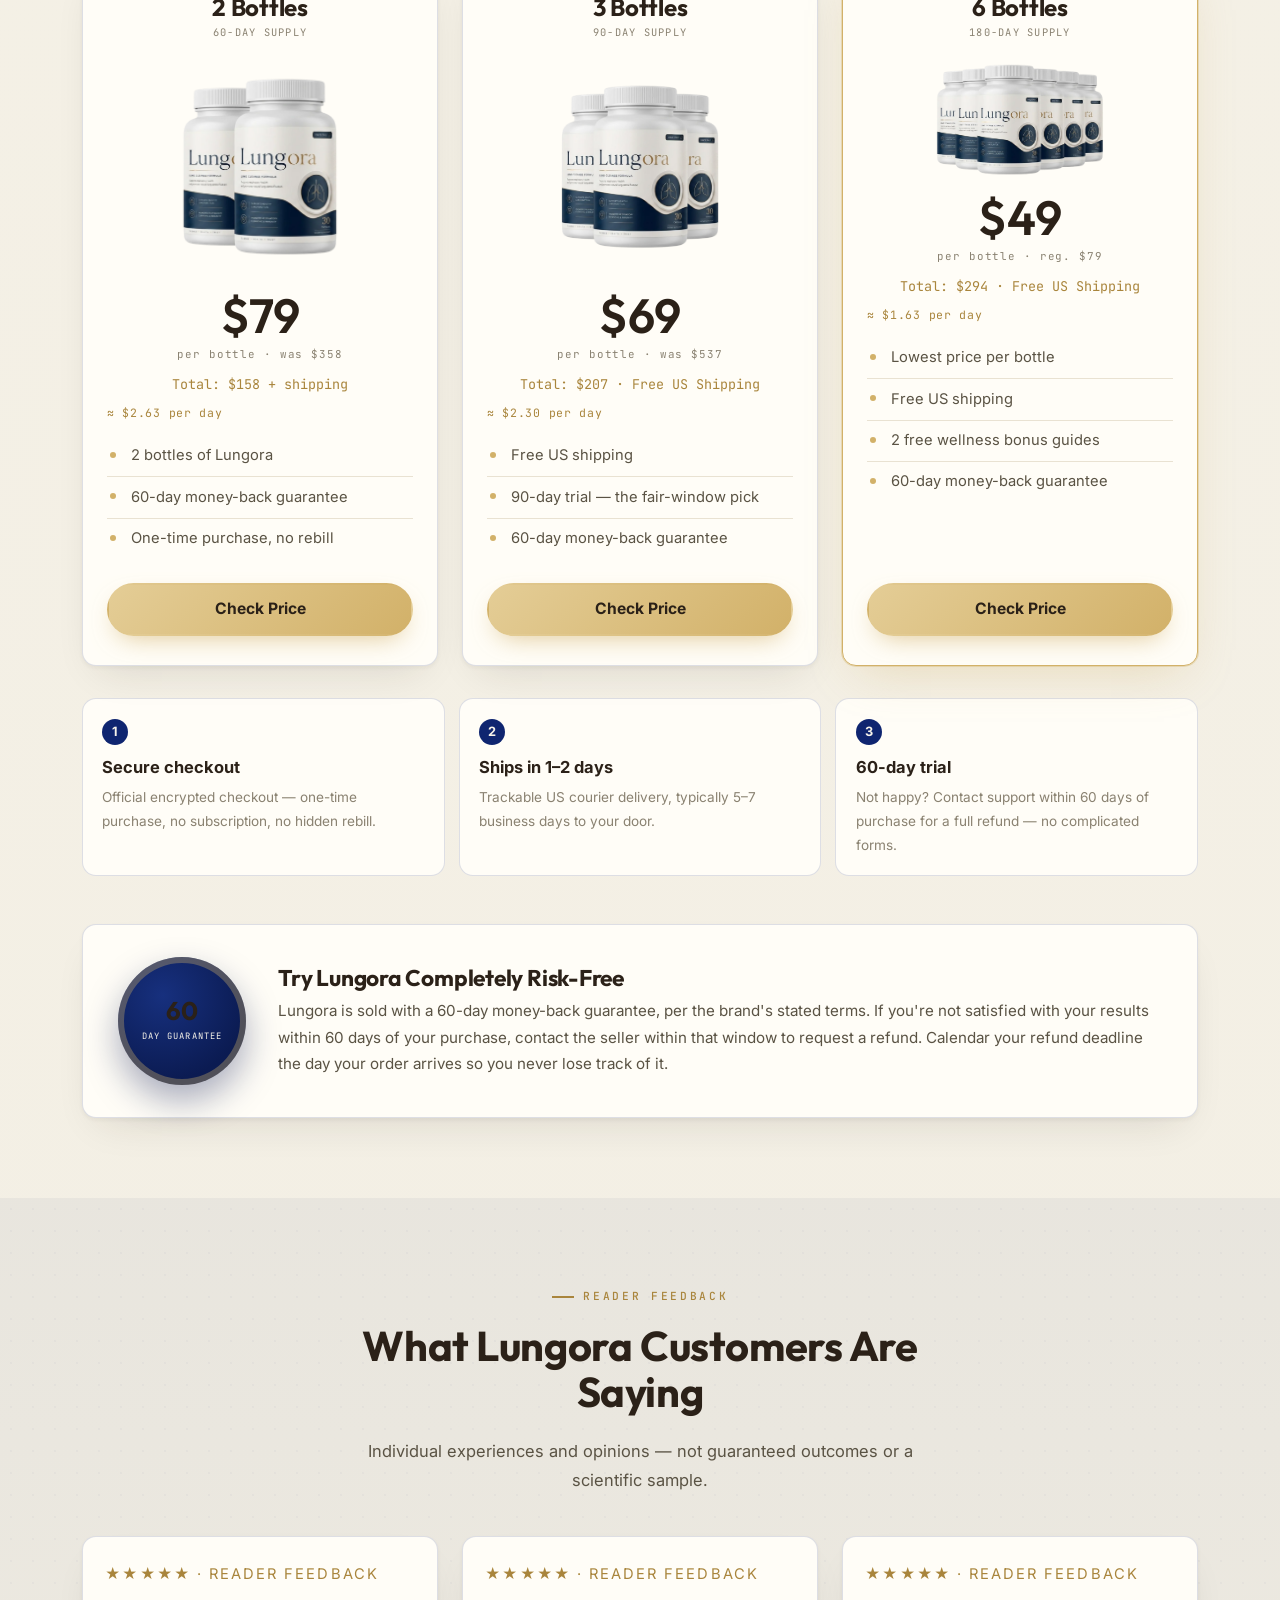
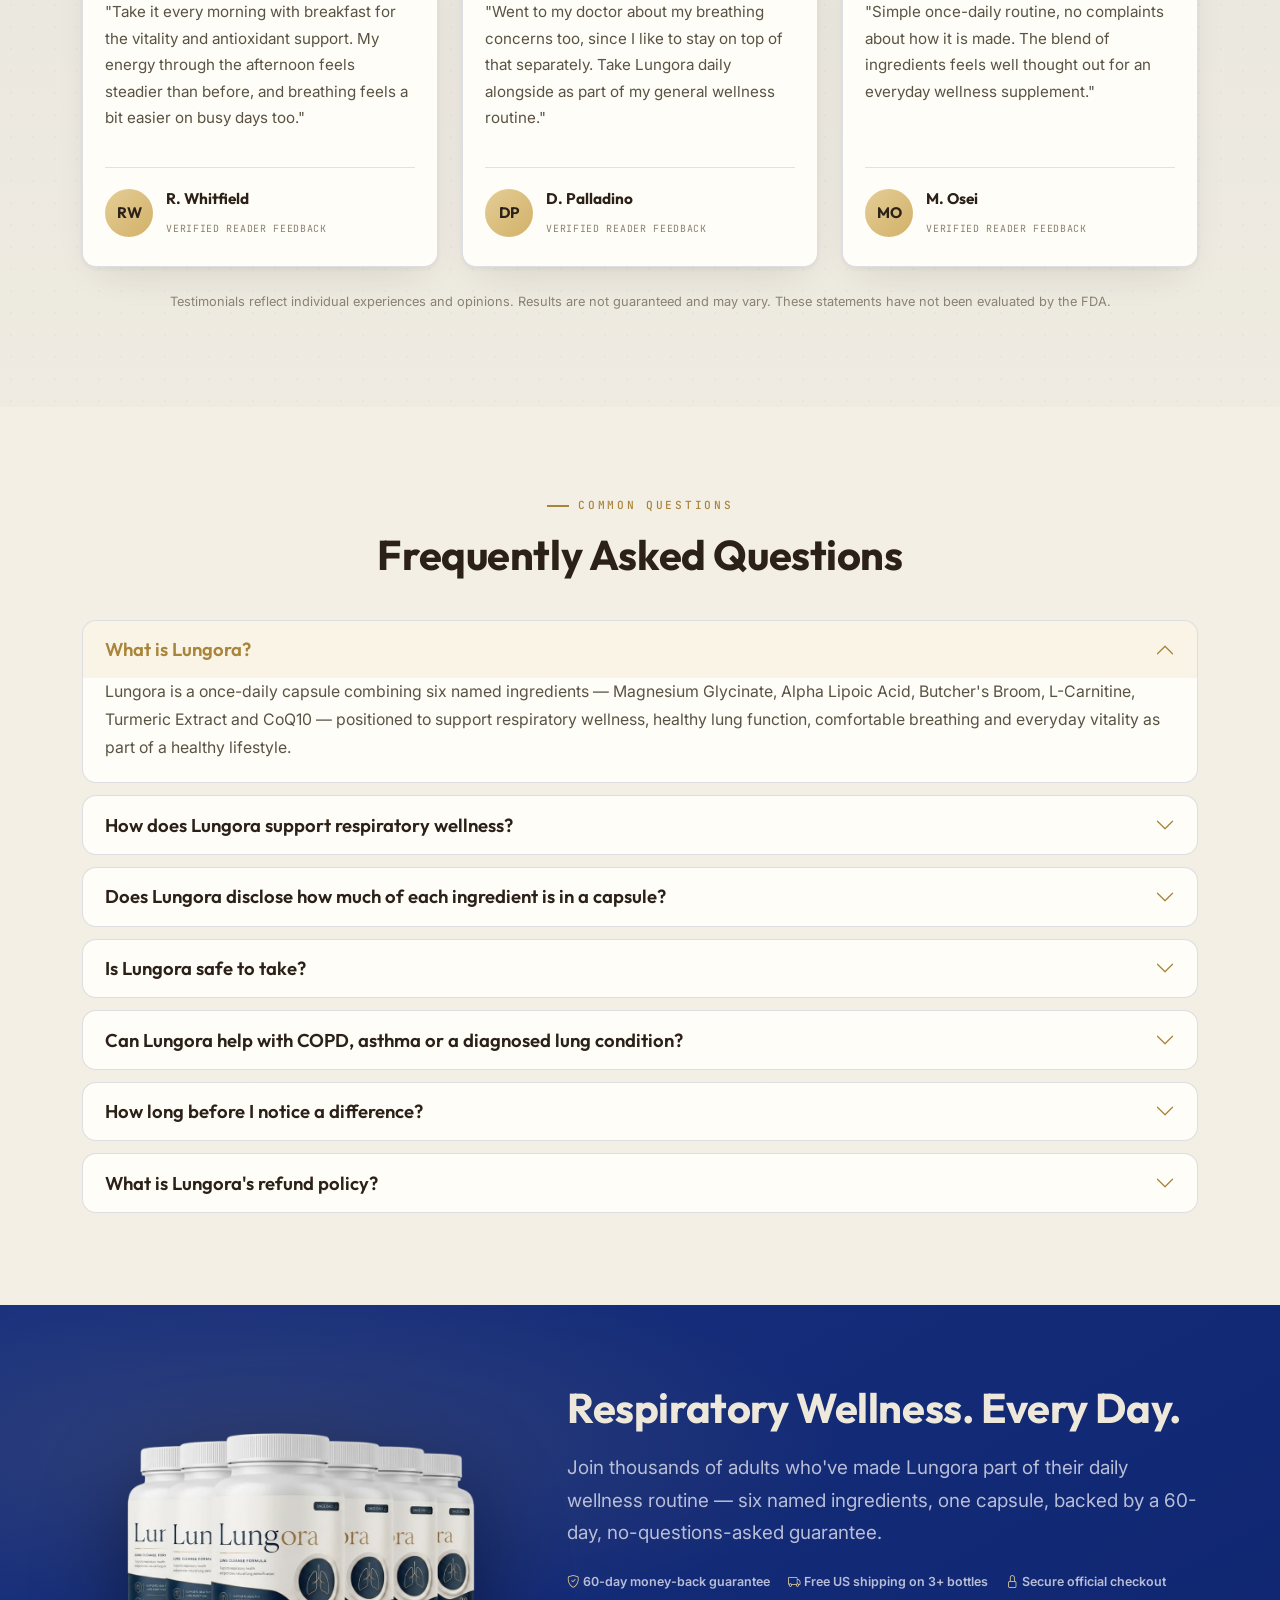
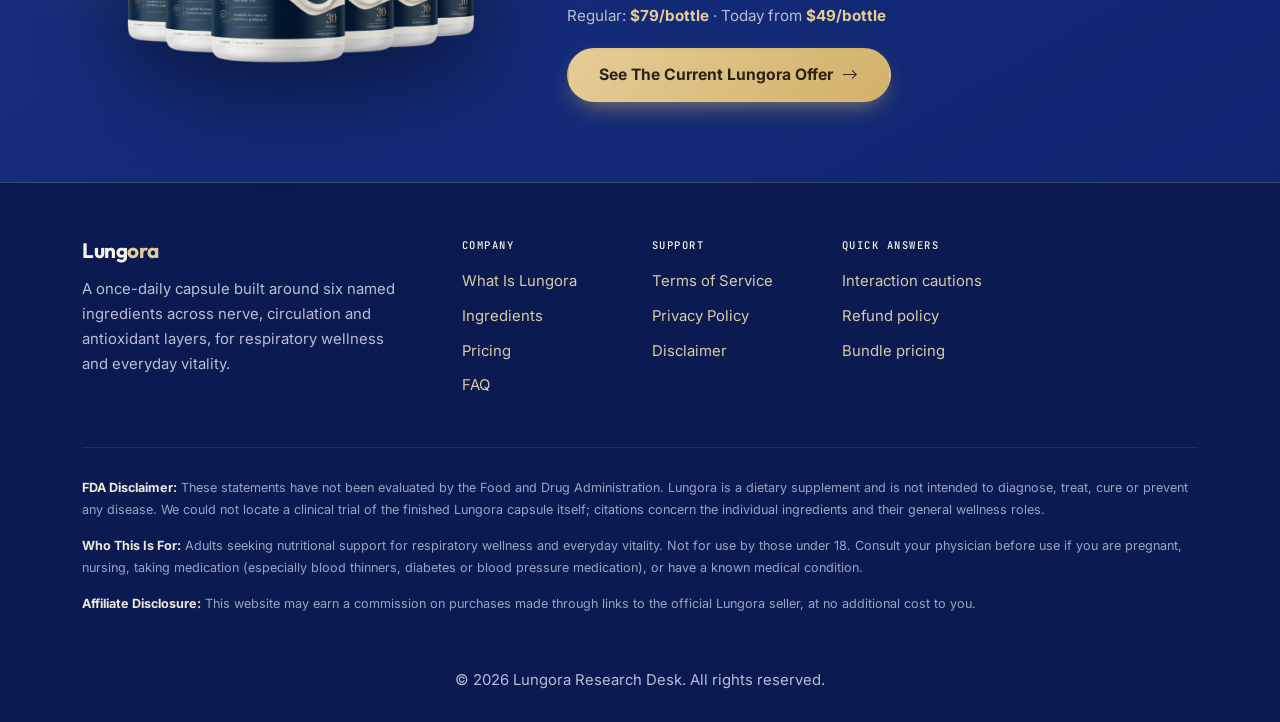
==== commit c761b5cb: "Update index.html" ====
--- a/index.html
+++ b/index.html
@@ -6,8 +6,7 @@
 
 <!-- 🎯 SEO: High-Intent Title & Meta Description -->
 <title>Lungora Review 2026: Ingredients, Side Effects & Pricing | Honest Report</title>
-<meta name="description" content="Is Lungora legit? Our independent 2026 review analyzes its 6 respiratory ingredients, drug interactions (blood thinners/BP), and real pricing. Read before you buy.">
-<meta name="author" content="Lungora Research Desk">
+<meta name="description" content="Independent Lungora review: 6 respiratory ingredients, medication interactions, and $49-$79 pricing. Read this before you order."><meta name="author" content="Lungora Research Desk">
 <meta name="robots" content="index, follow, max-image-preview:large, max-snippet:-1, max-video-preview:-1">
 <link rel="canonical" href="https://us-lungoraa.com/">
 
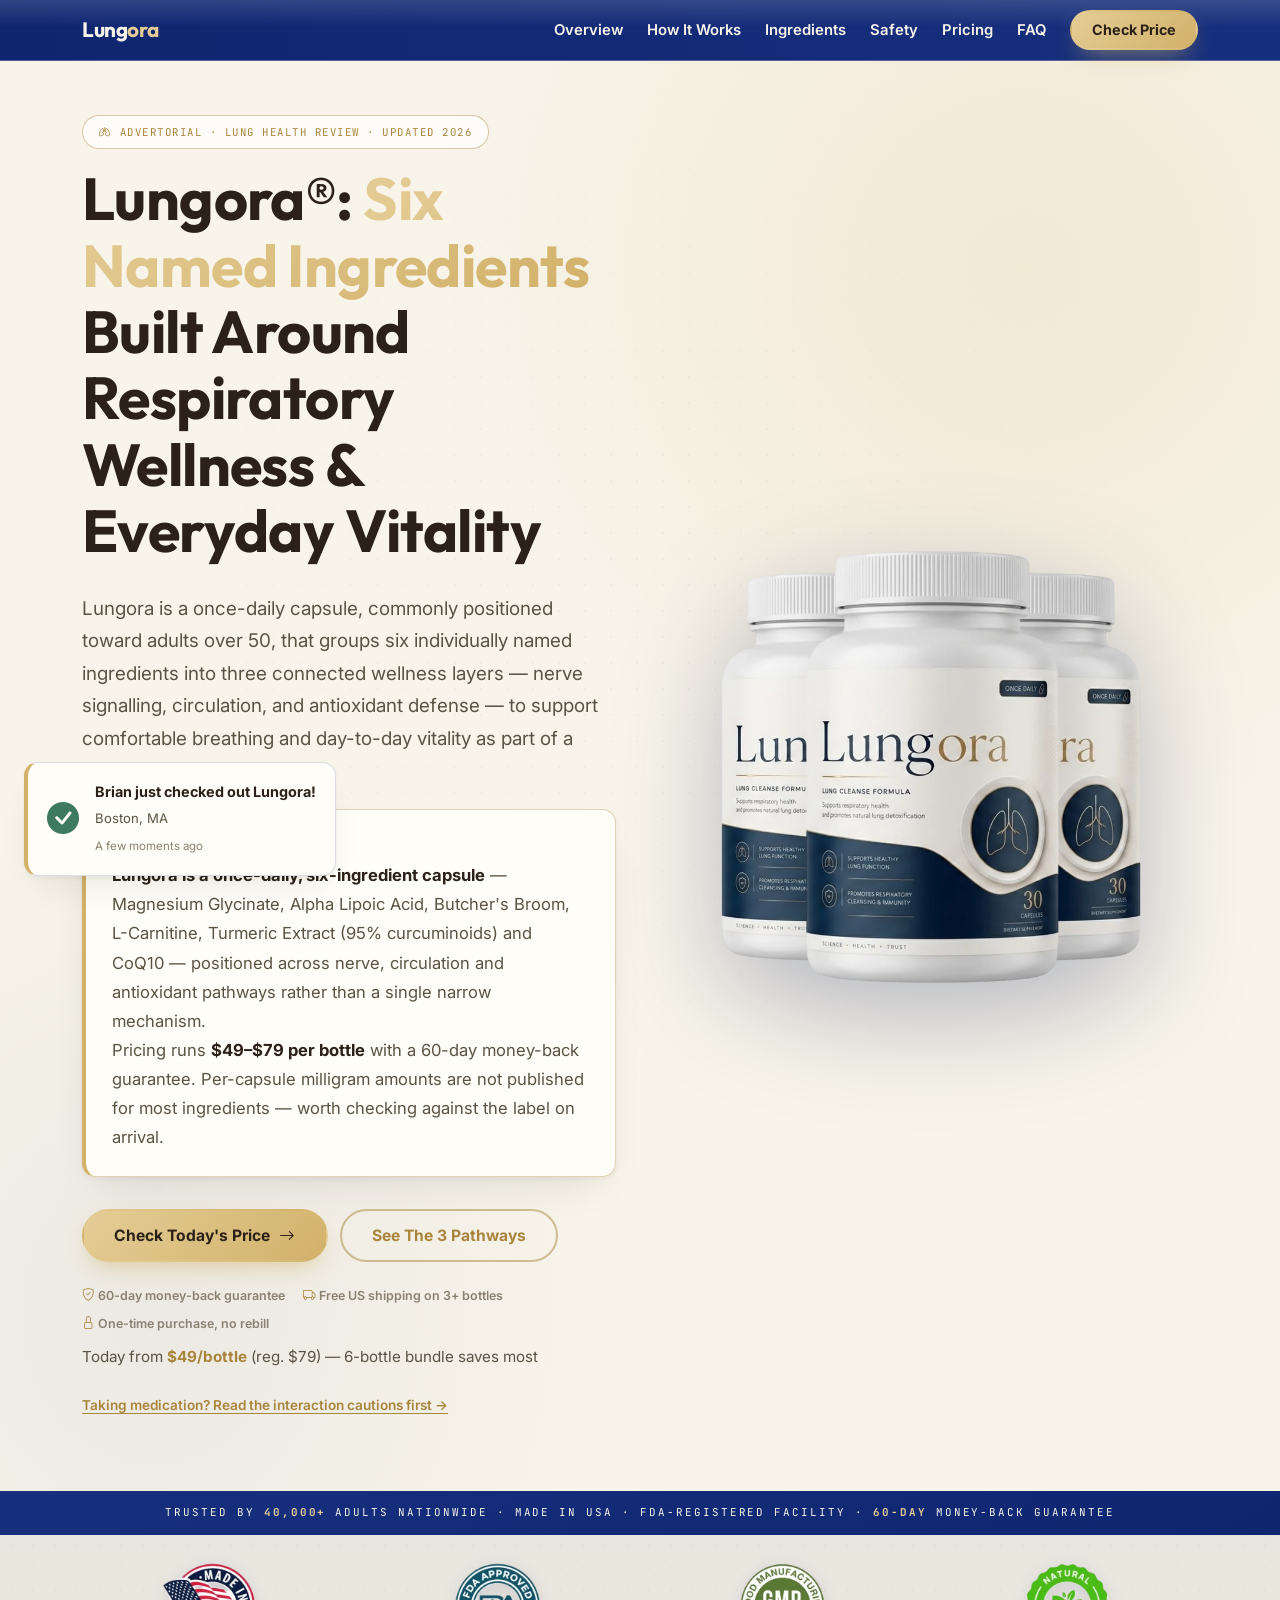
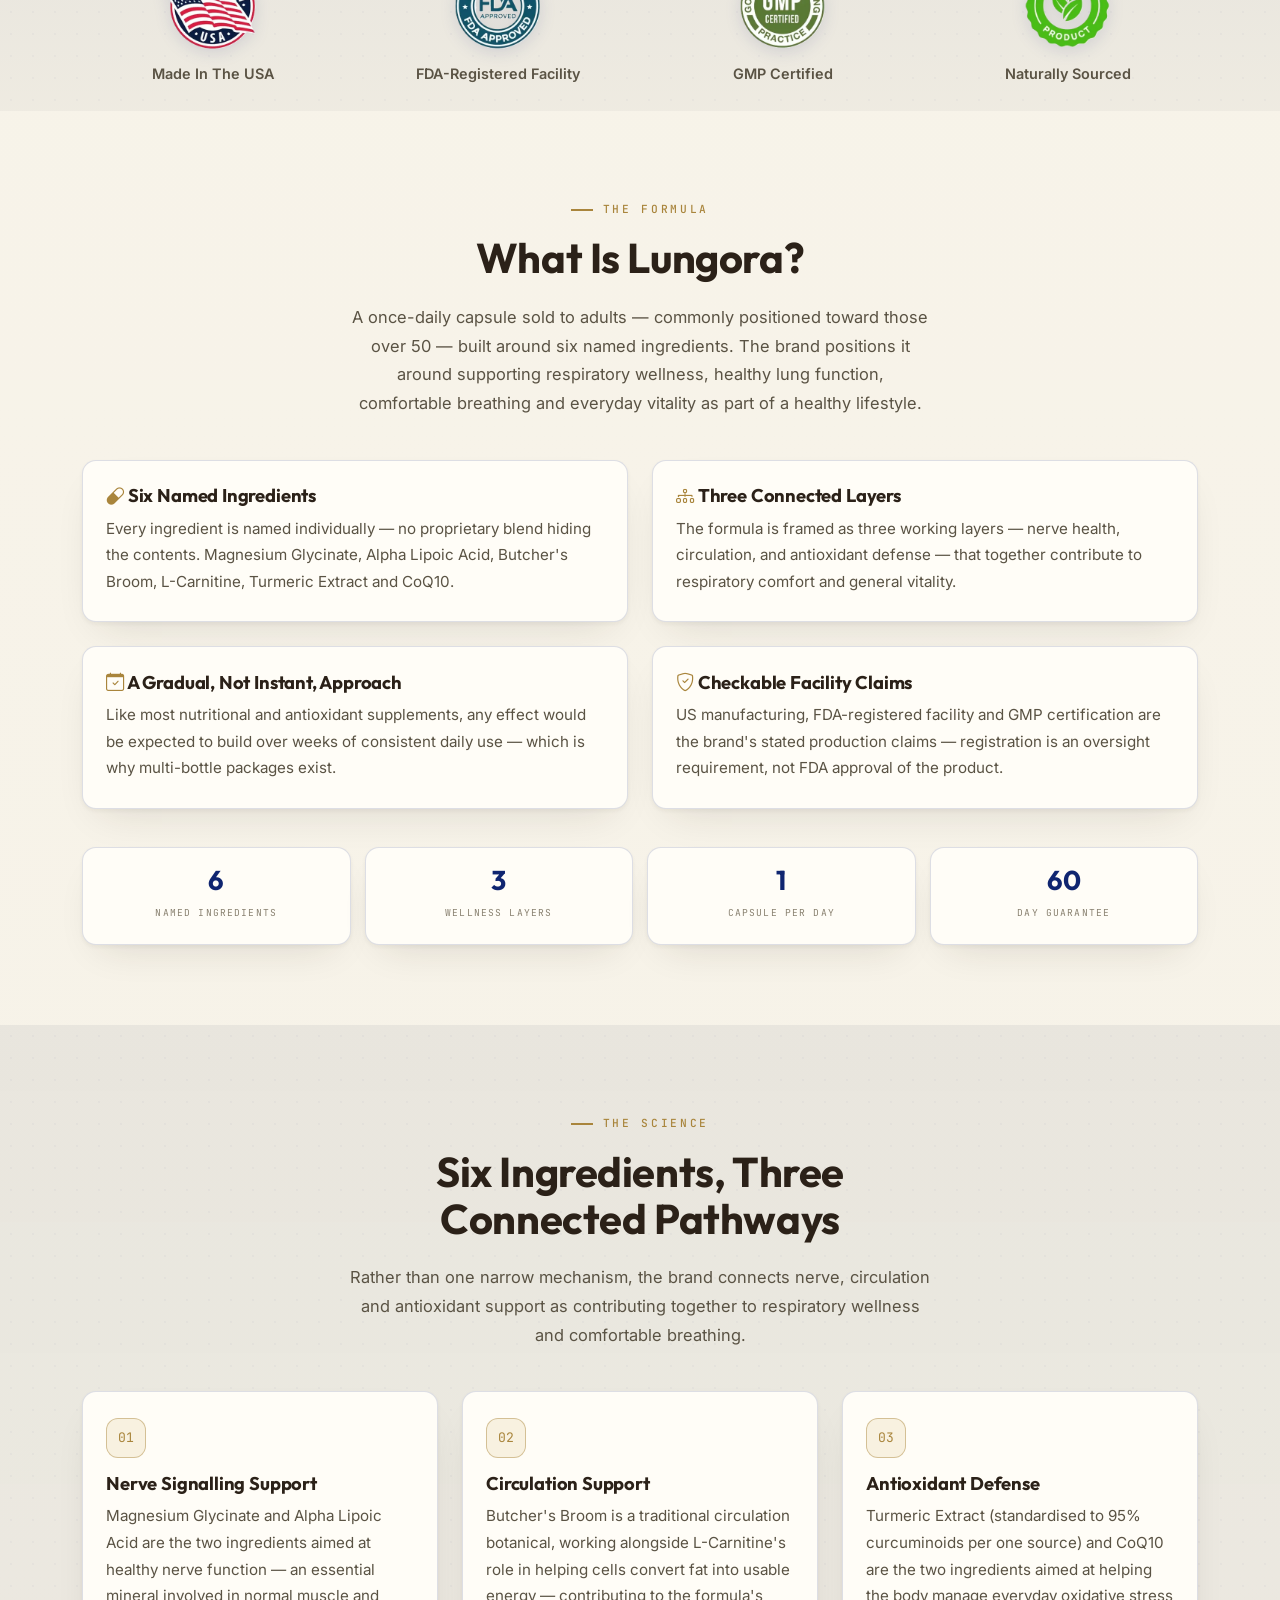
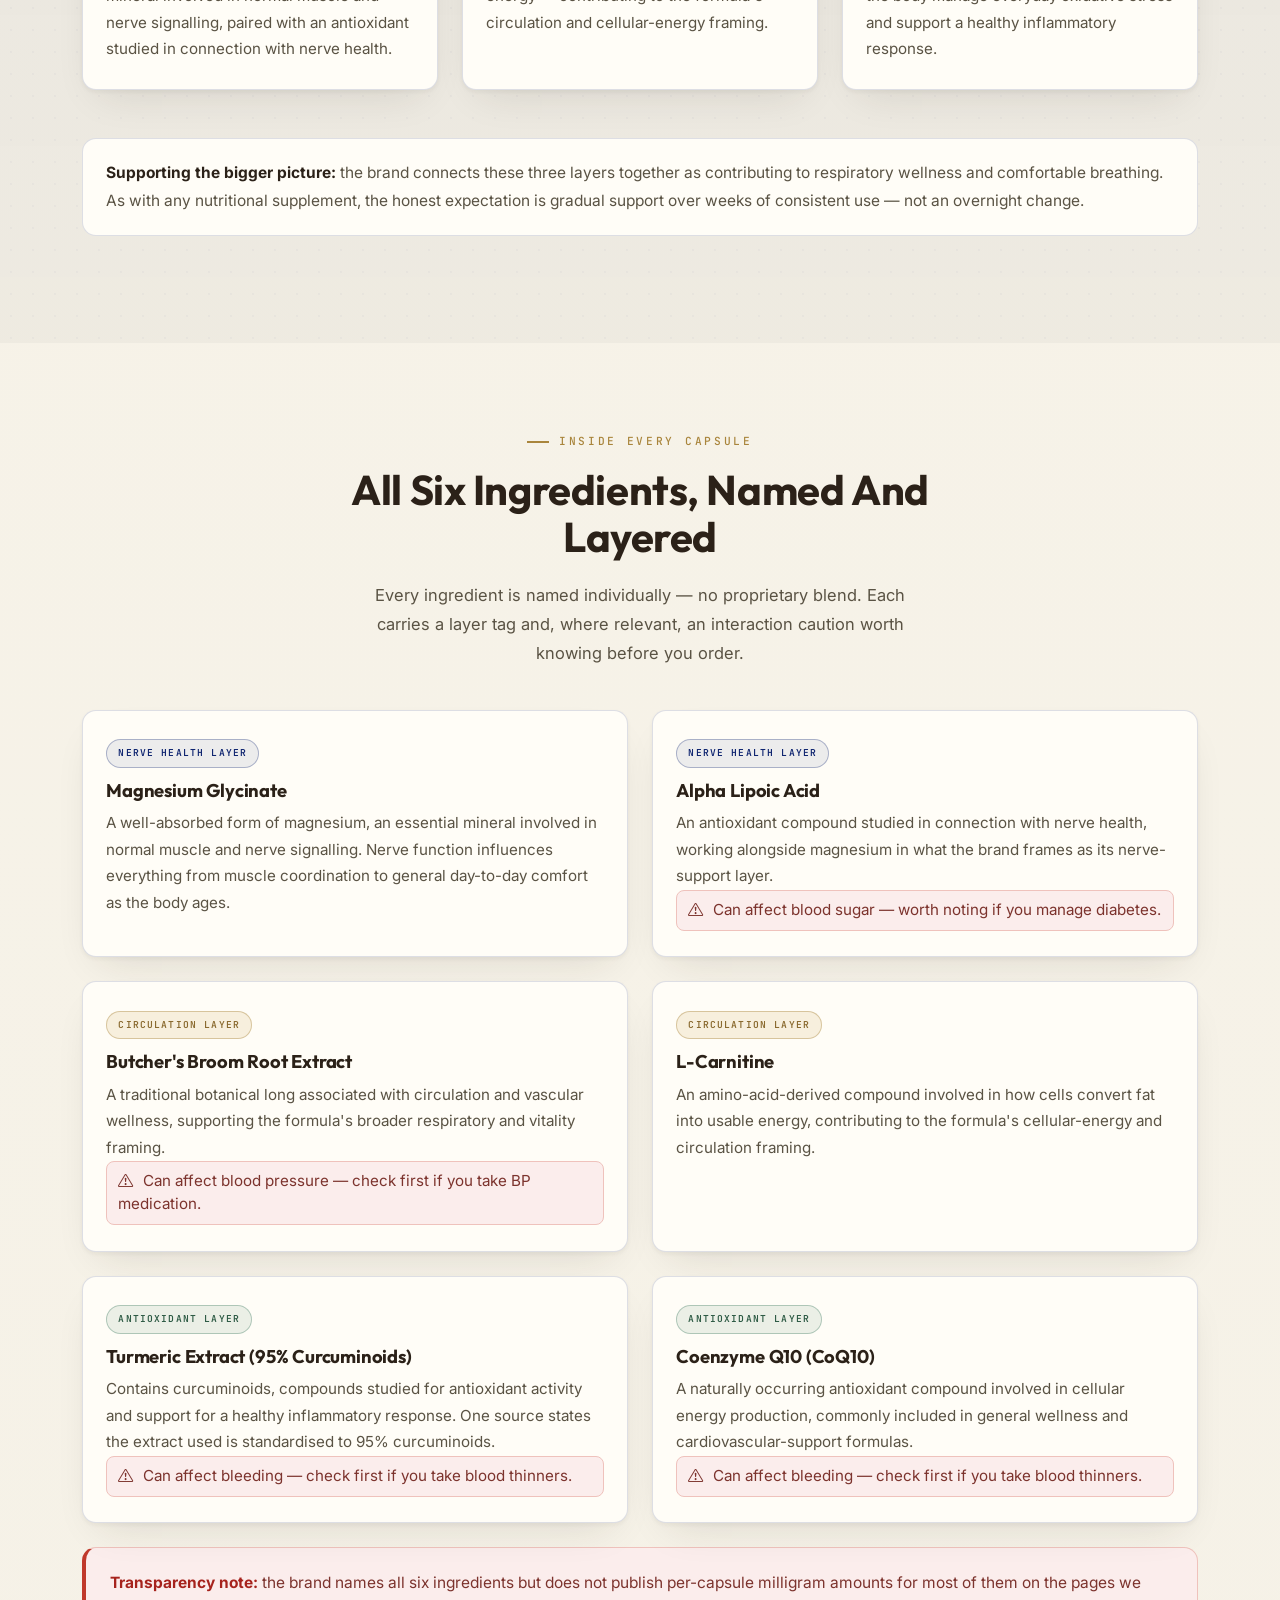
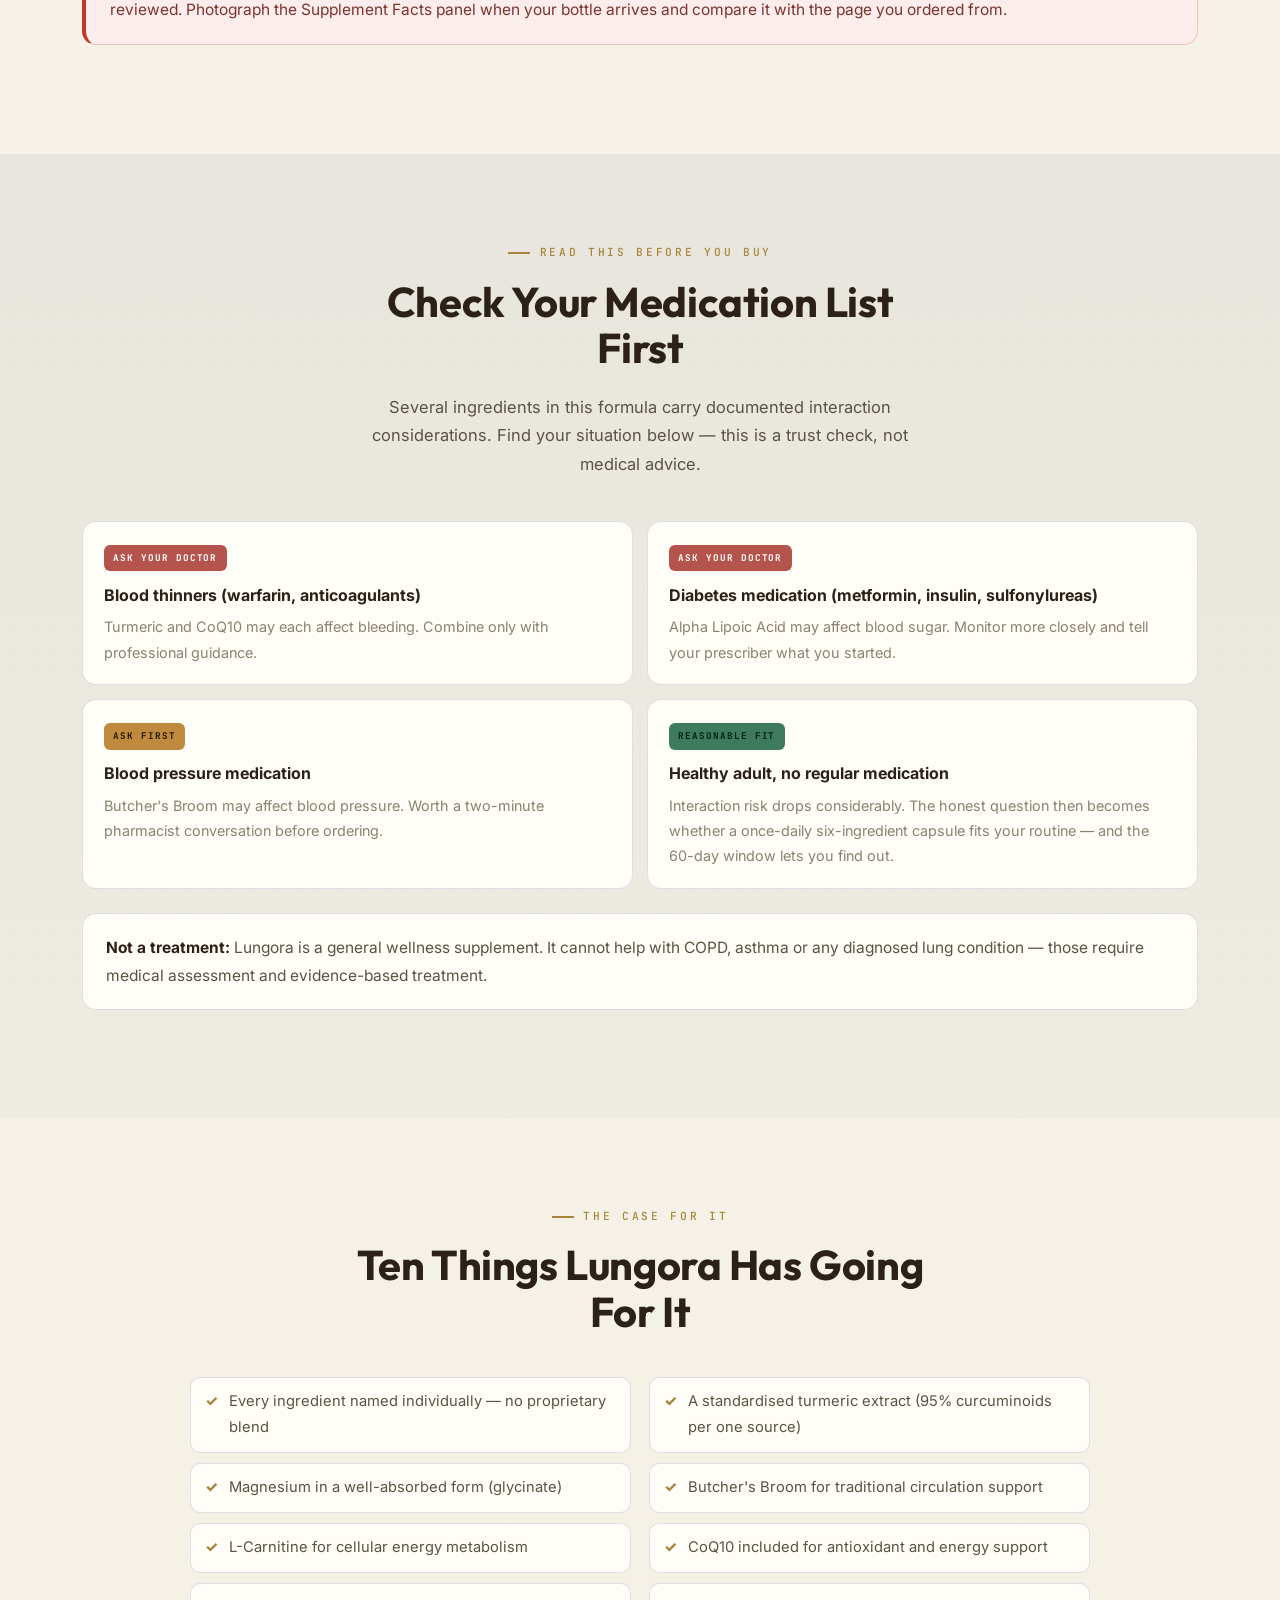
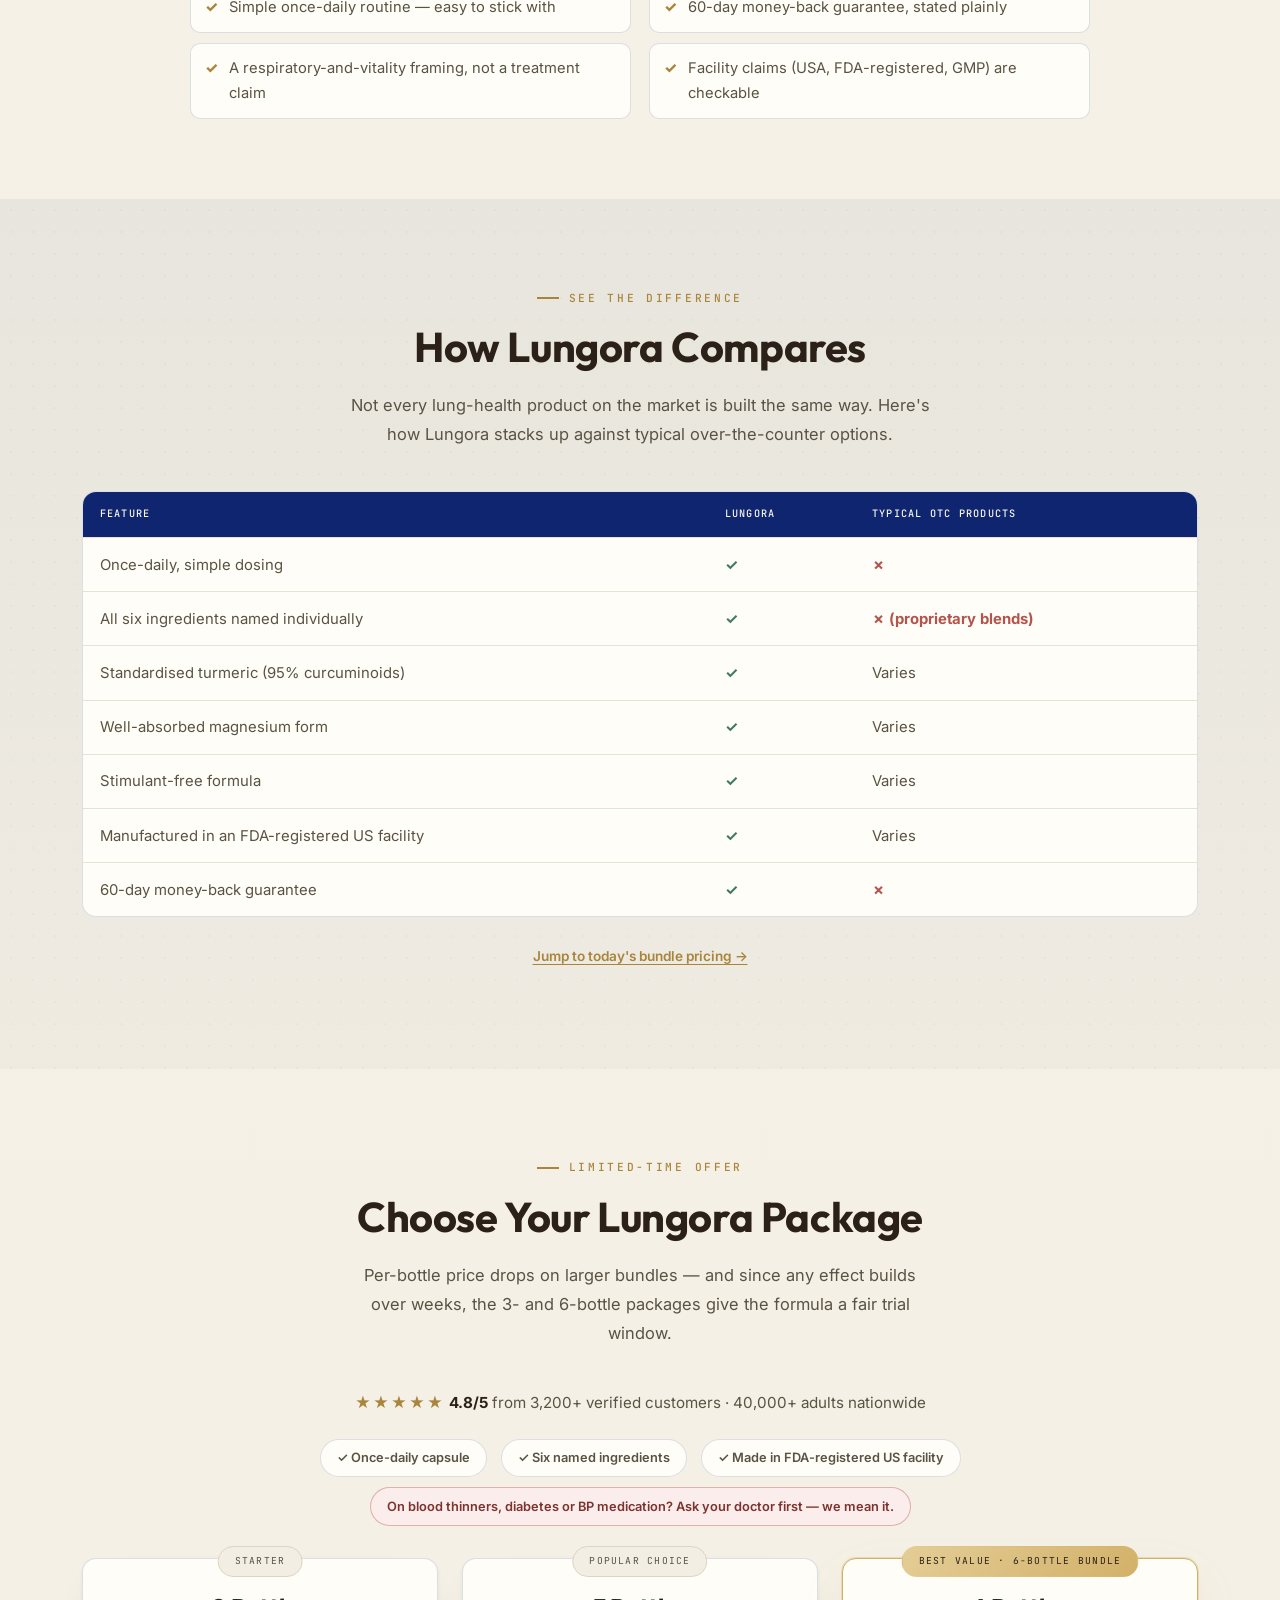
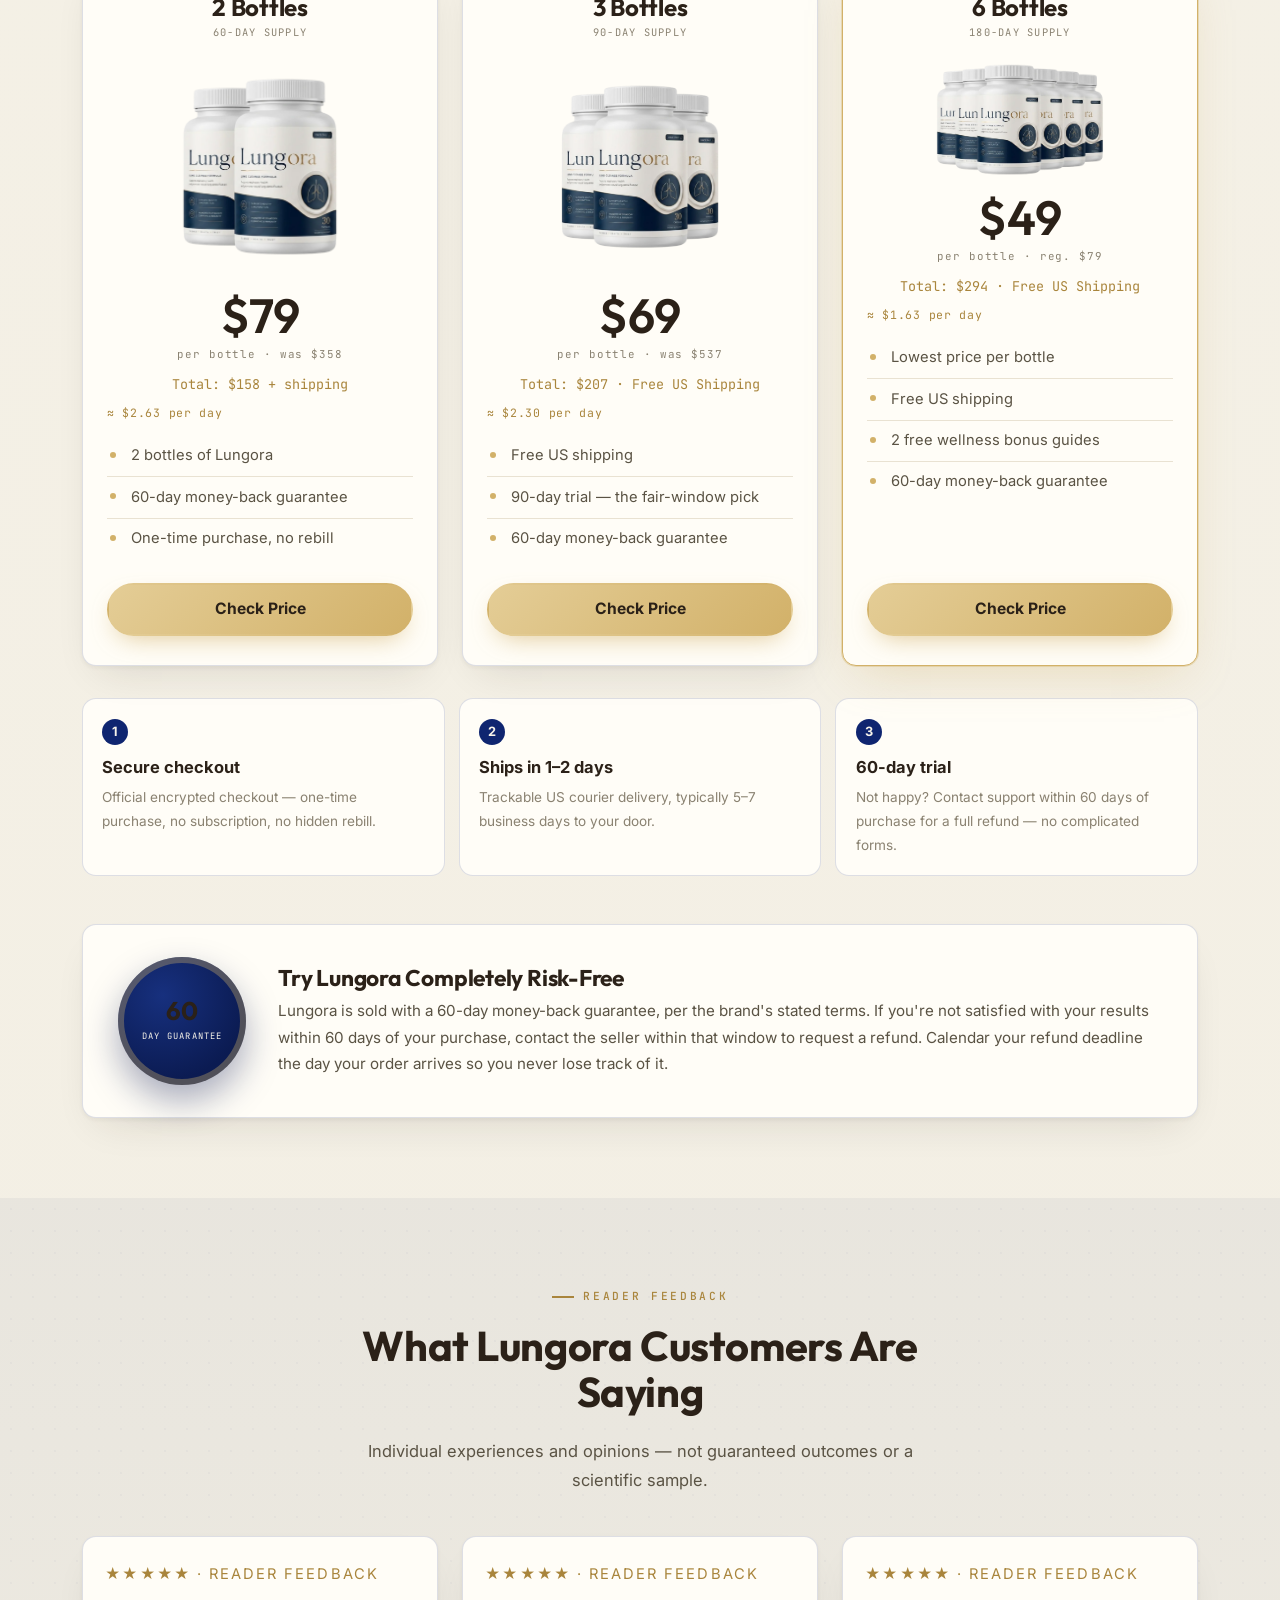
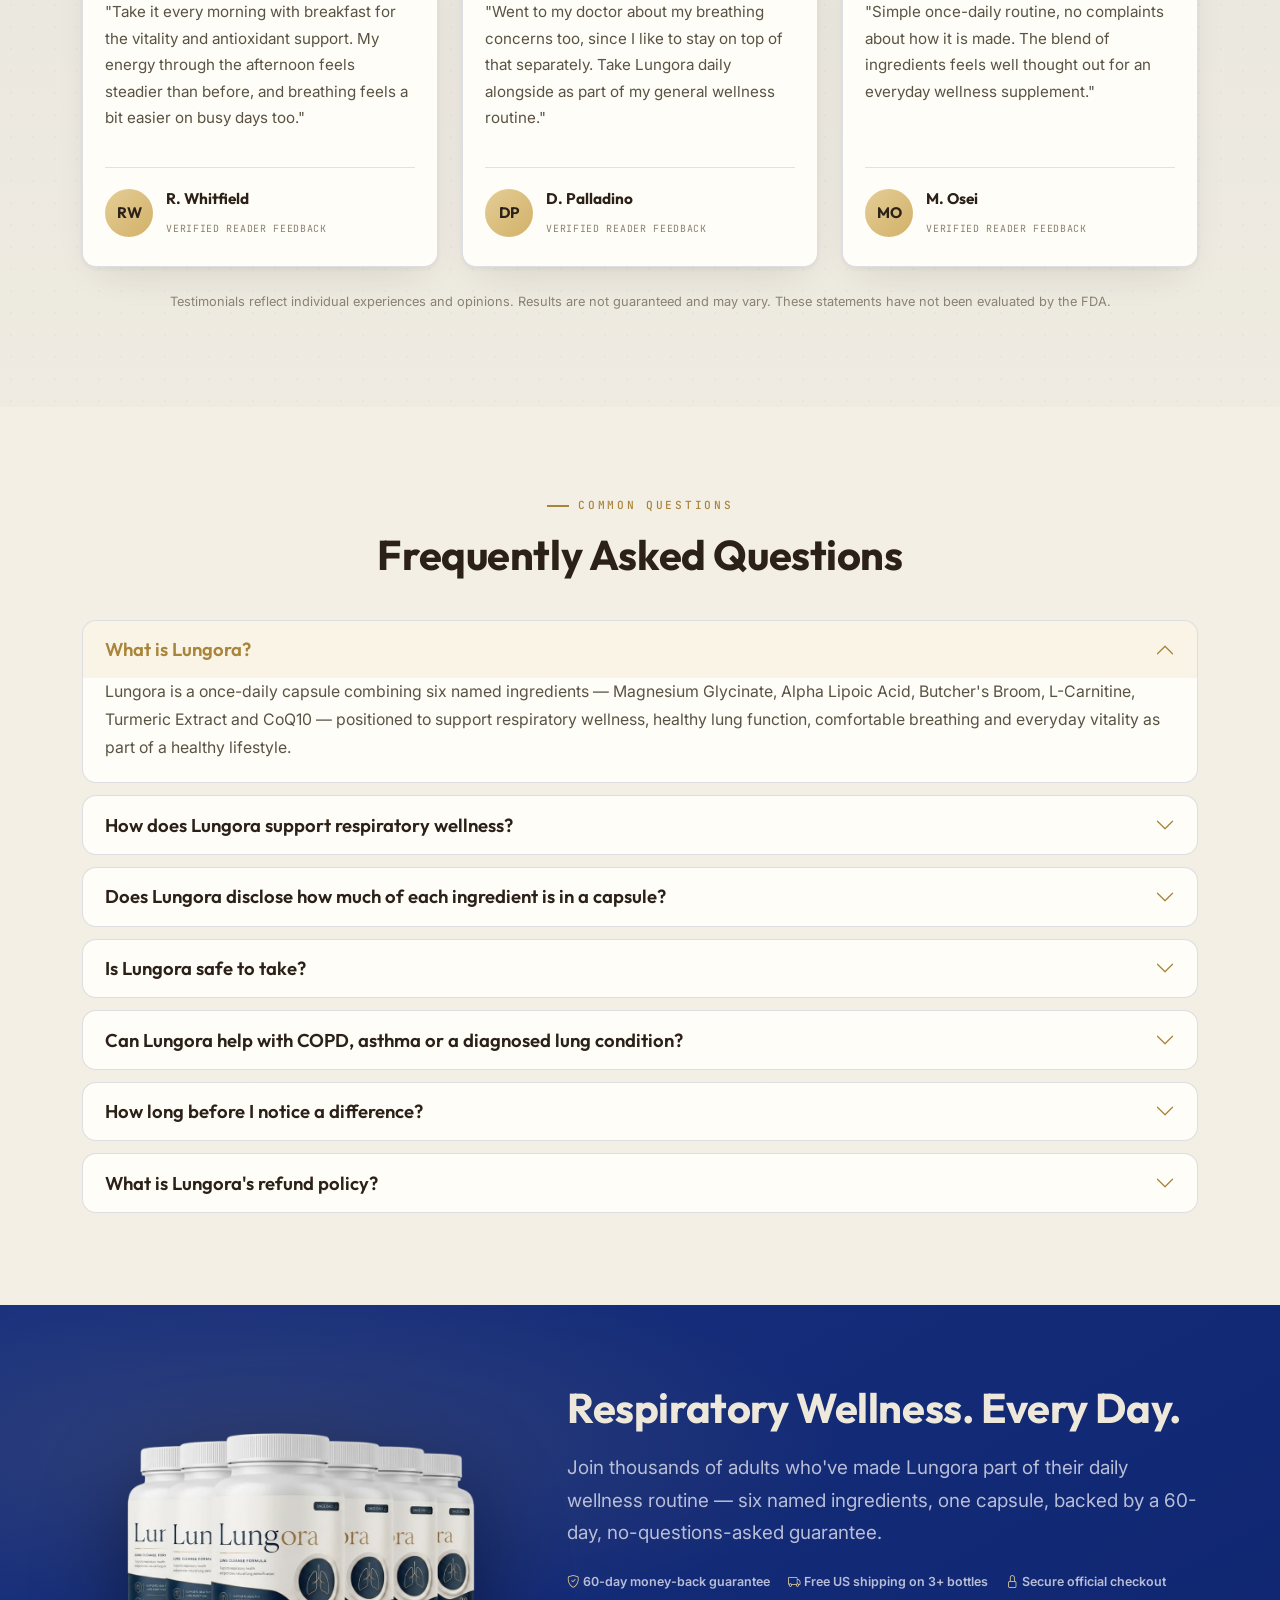
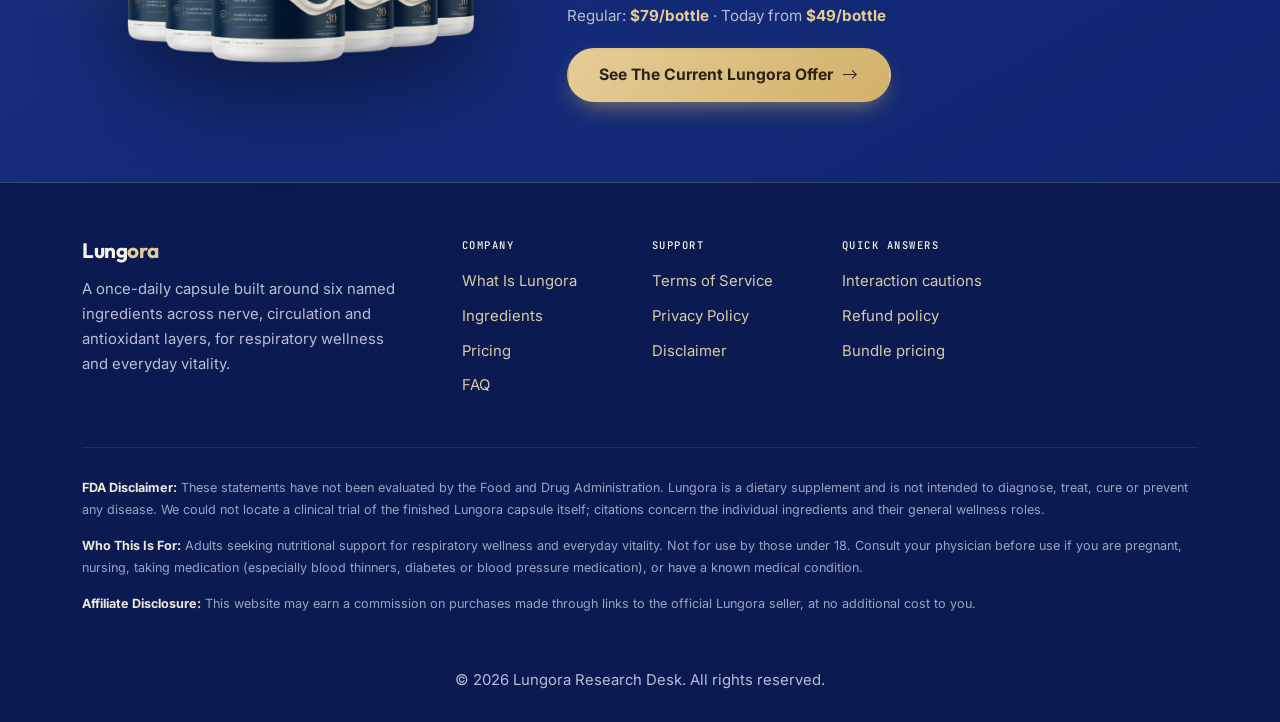
==== commit 65c458aa: "Update index.html" ====
--- a/index.html
+++ b/index.html
@@ -2,6 +2,8 @@
 <html lang="en">
 <head>
 <meta charset="UTF-8">
+<meta http-equiv="Content-Language" content="en">
+<meta name="language" content="English">
 <meta name="viewport" content="width=device-width, initial-scale=1.0">
 
 <!-- 🎯 SEO: High-Intent Title & Meta Description -->
